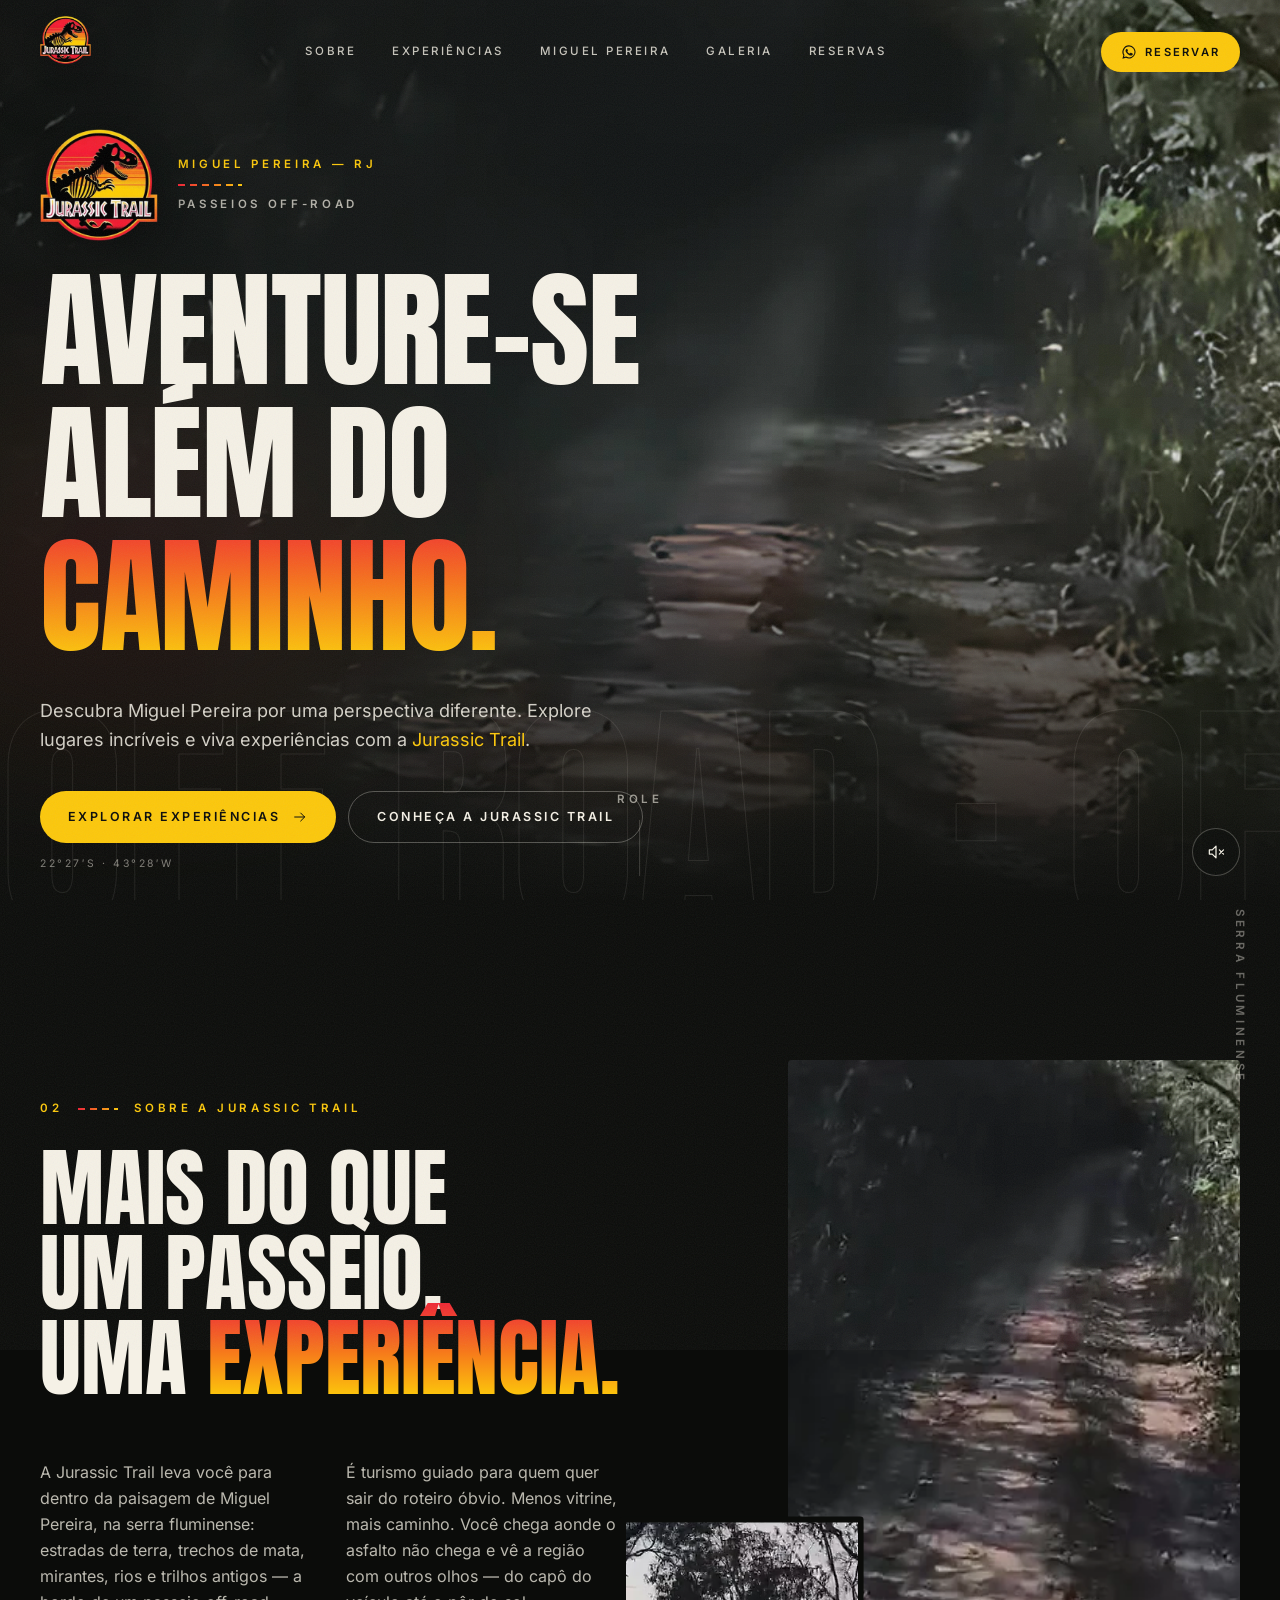
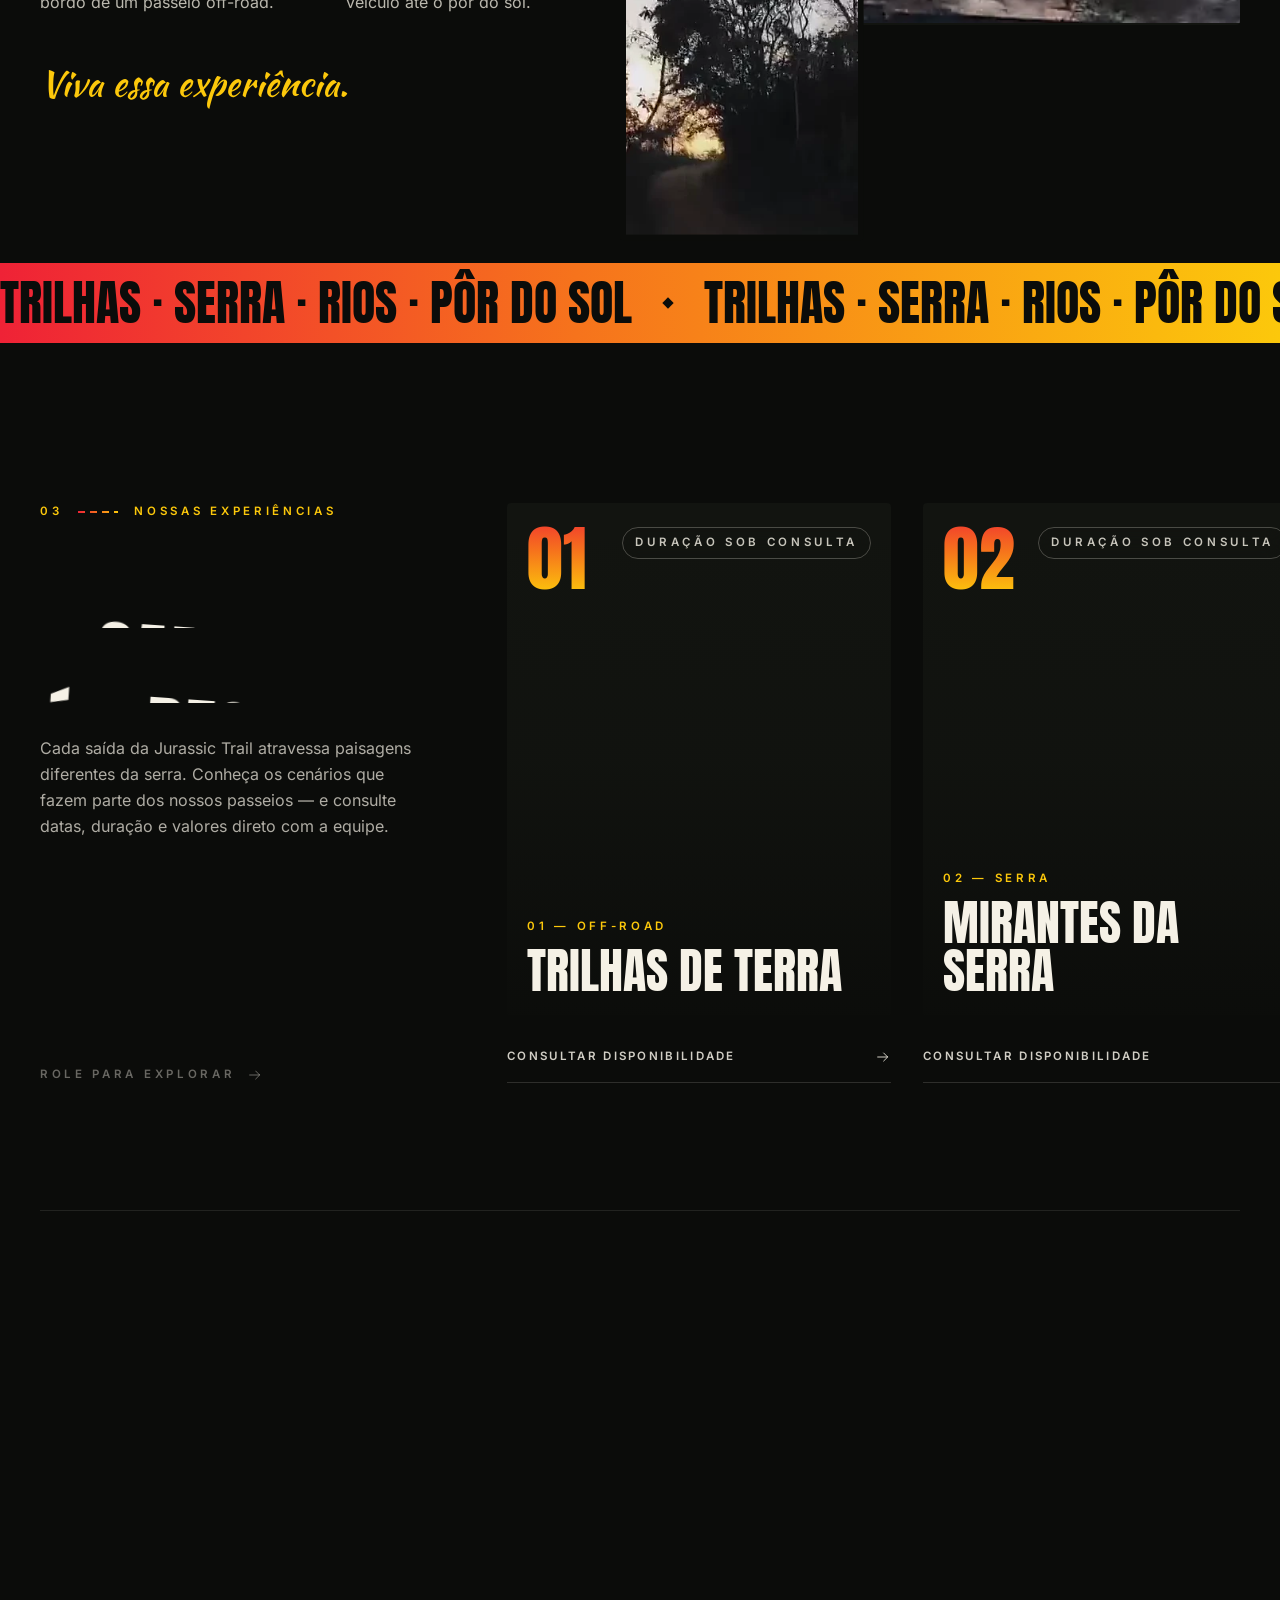
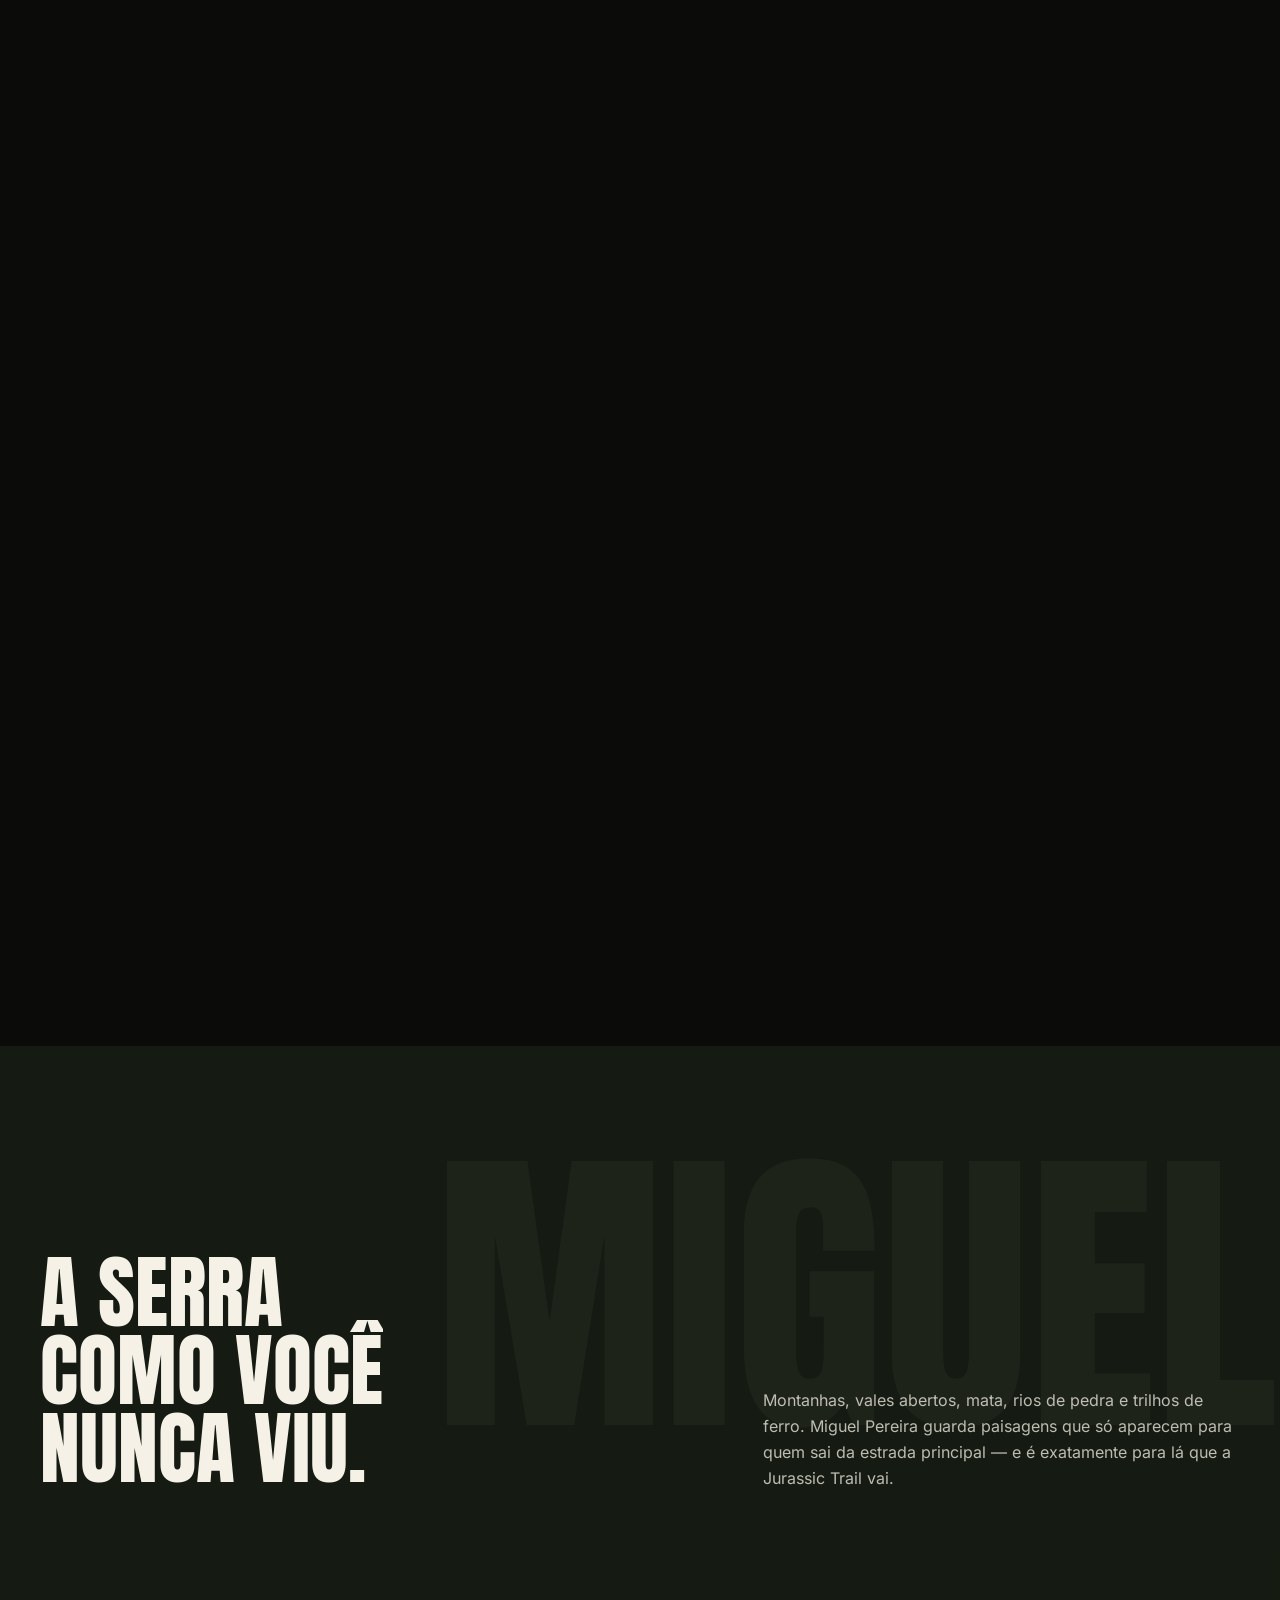
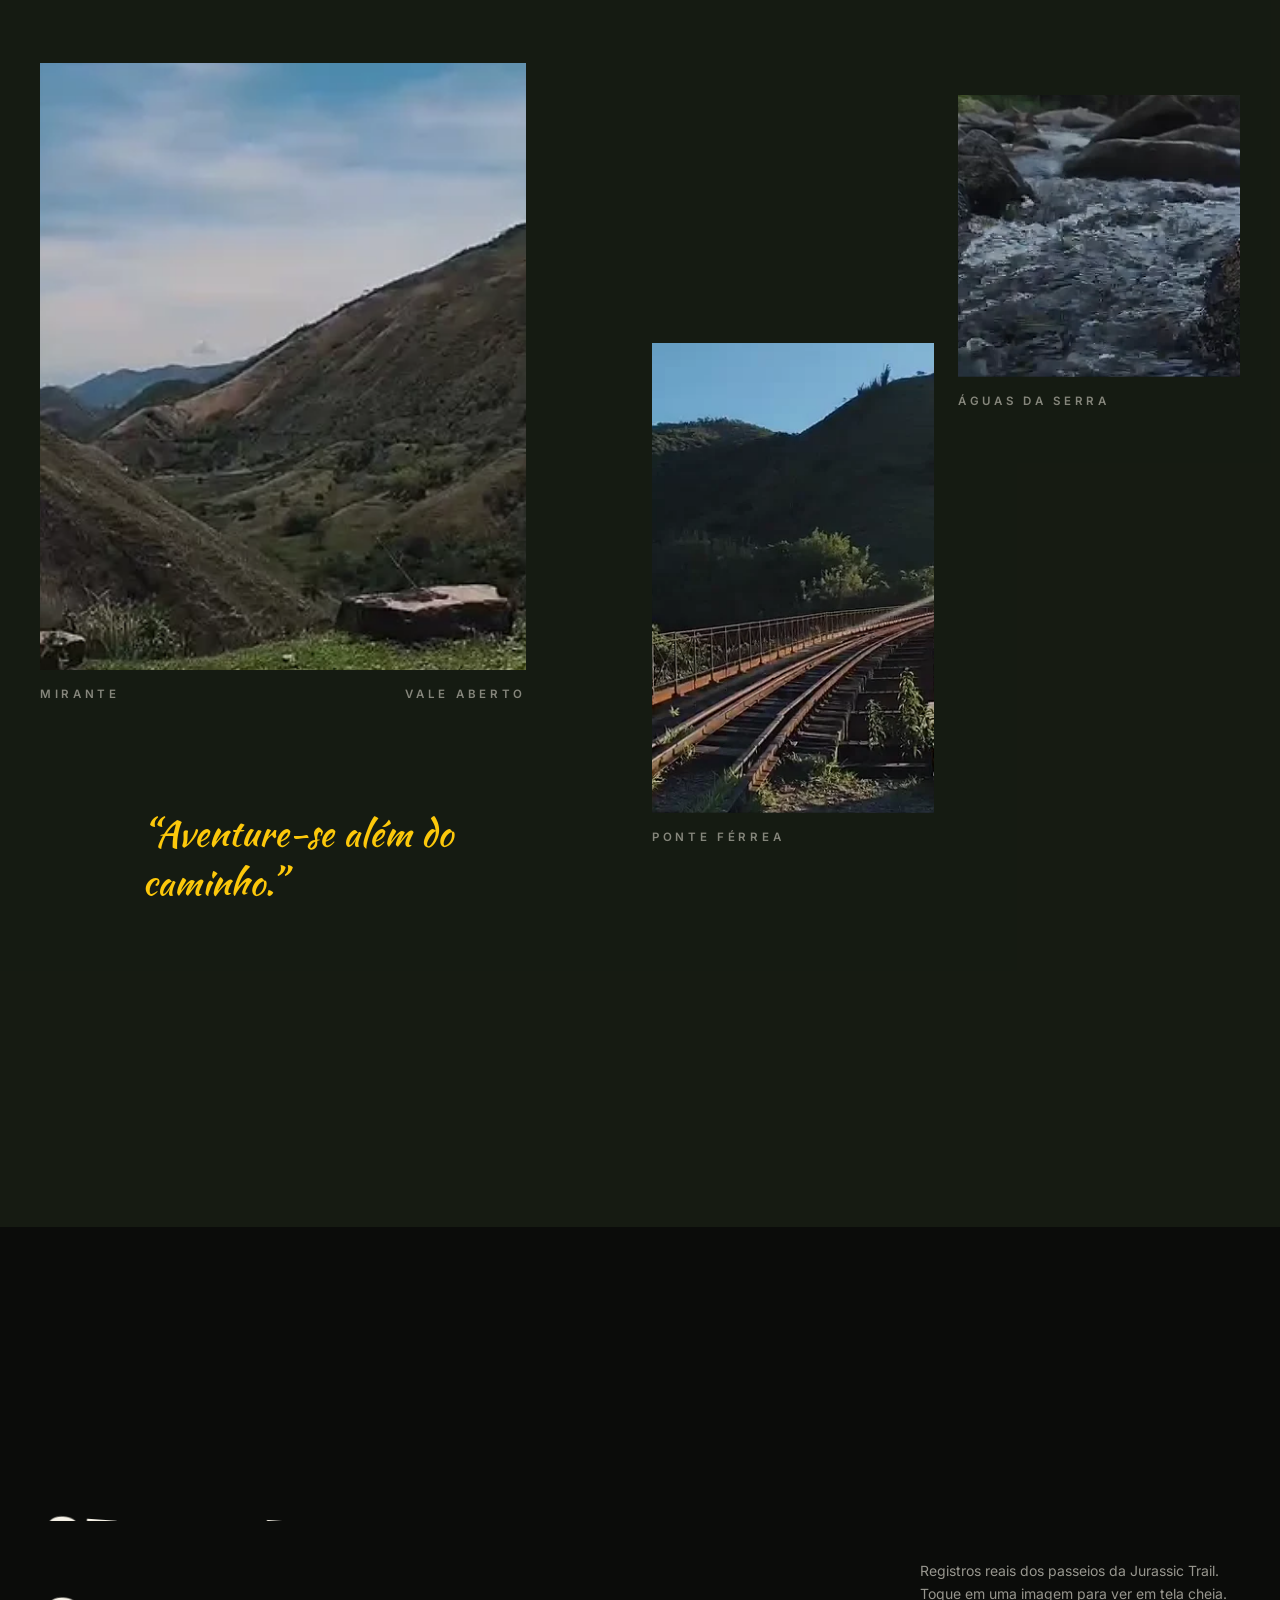
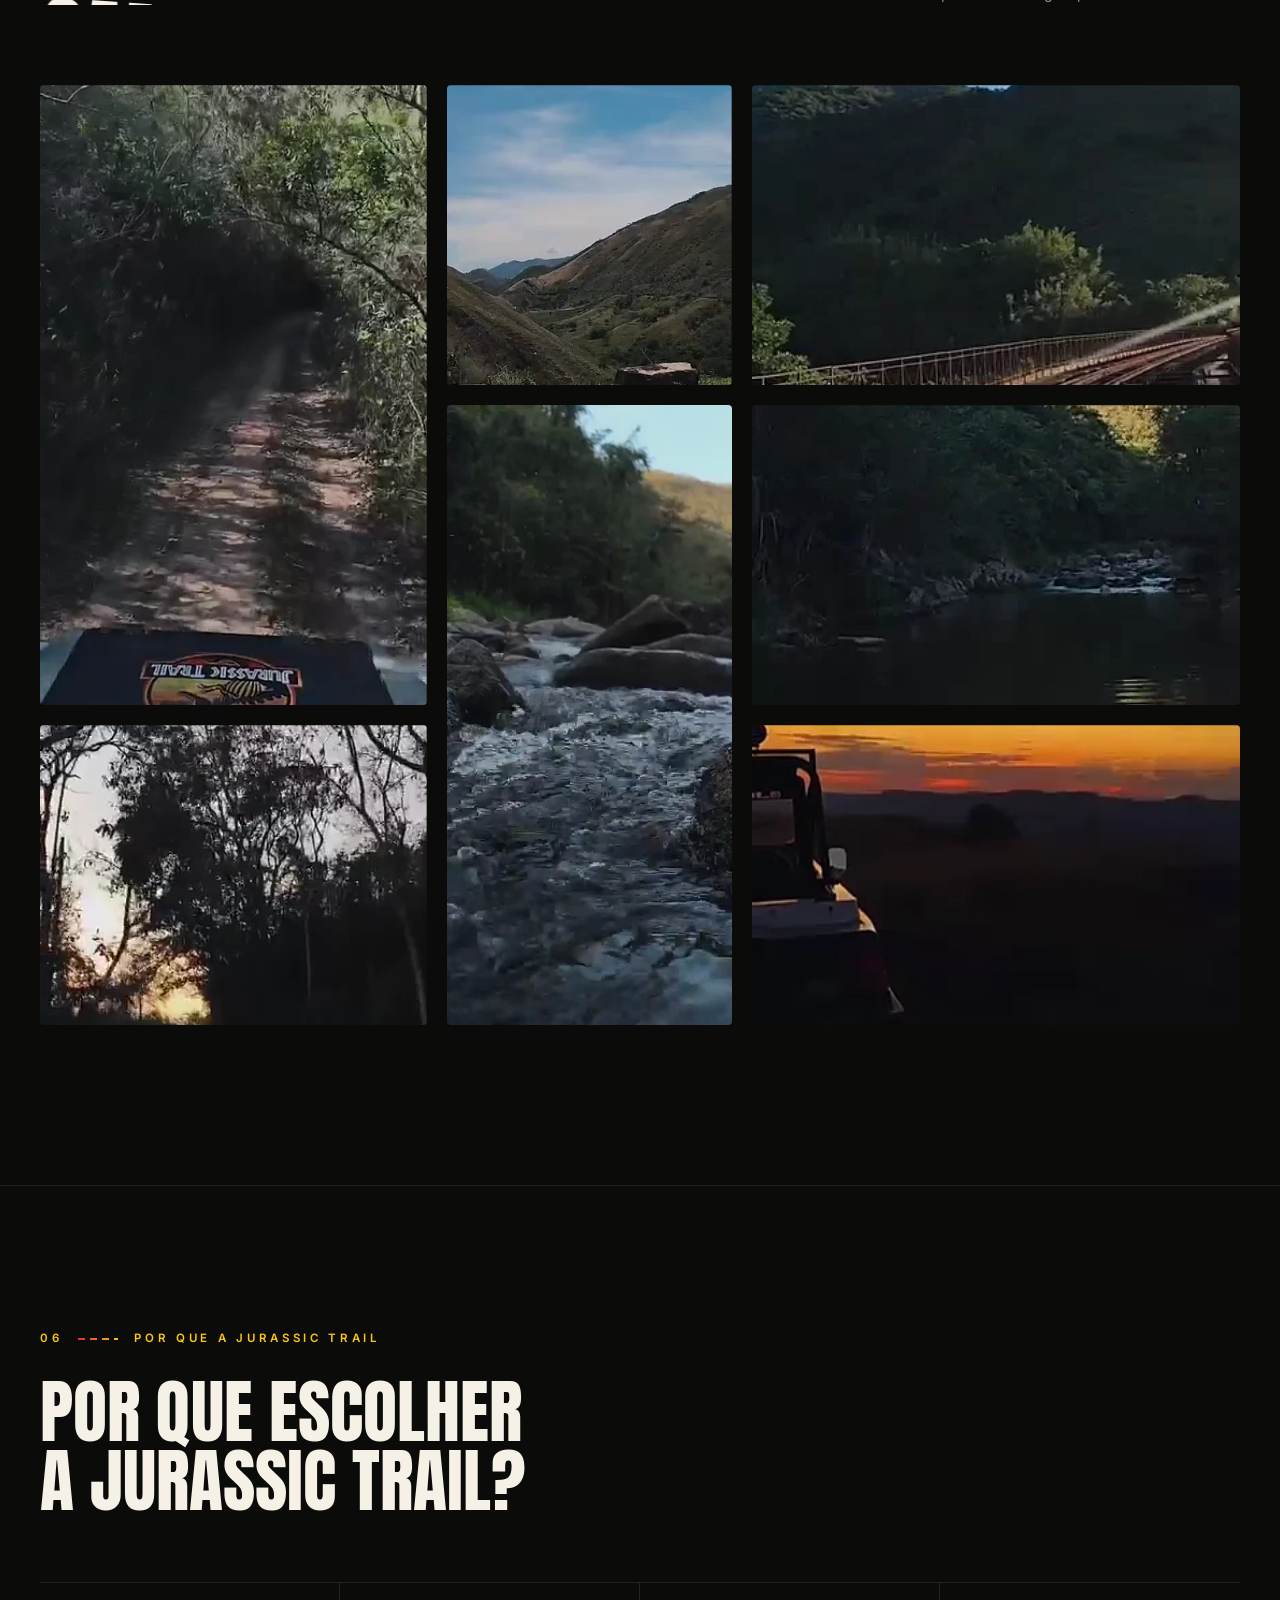
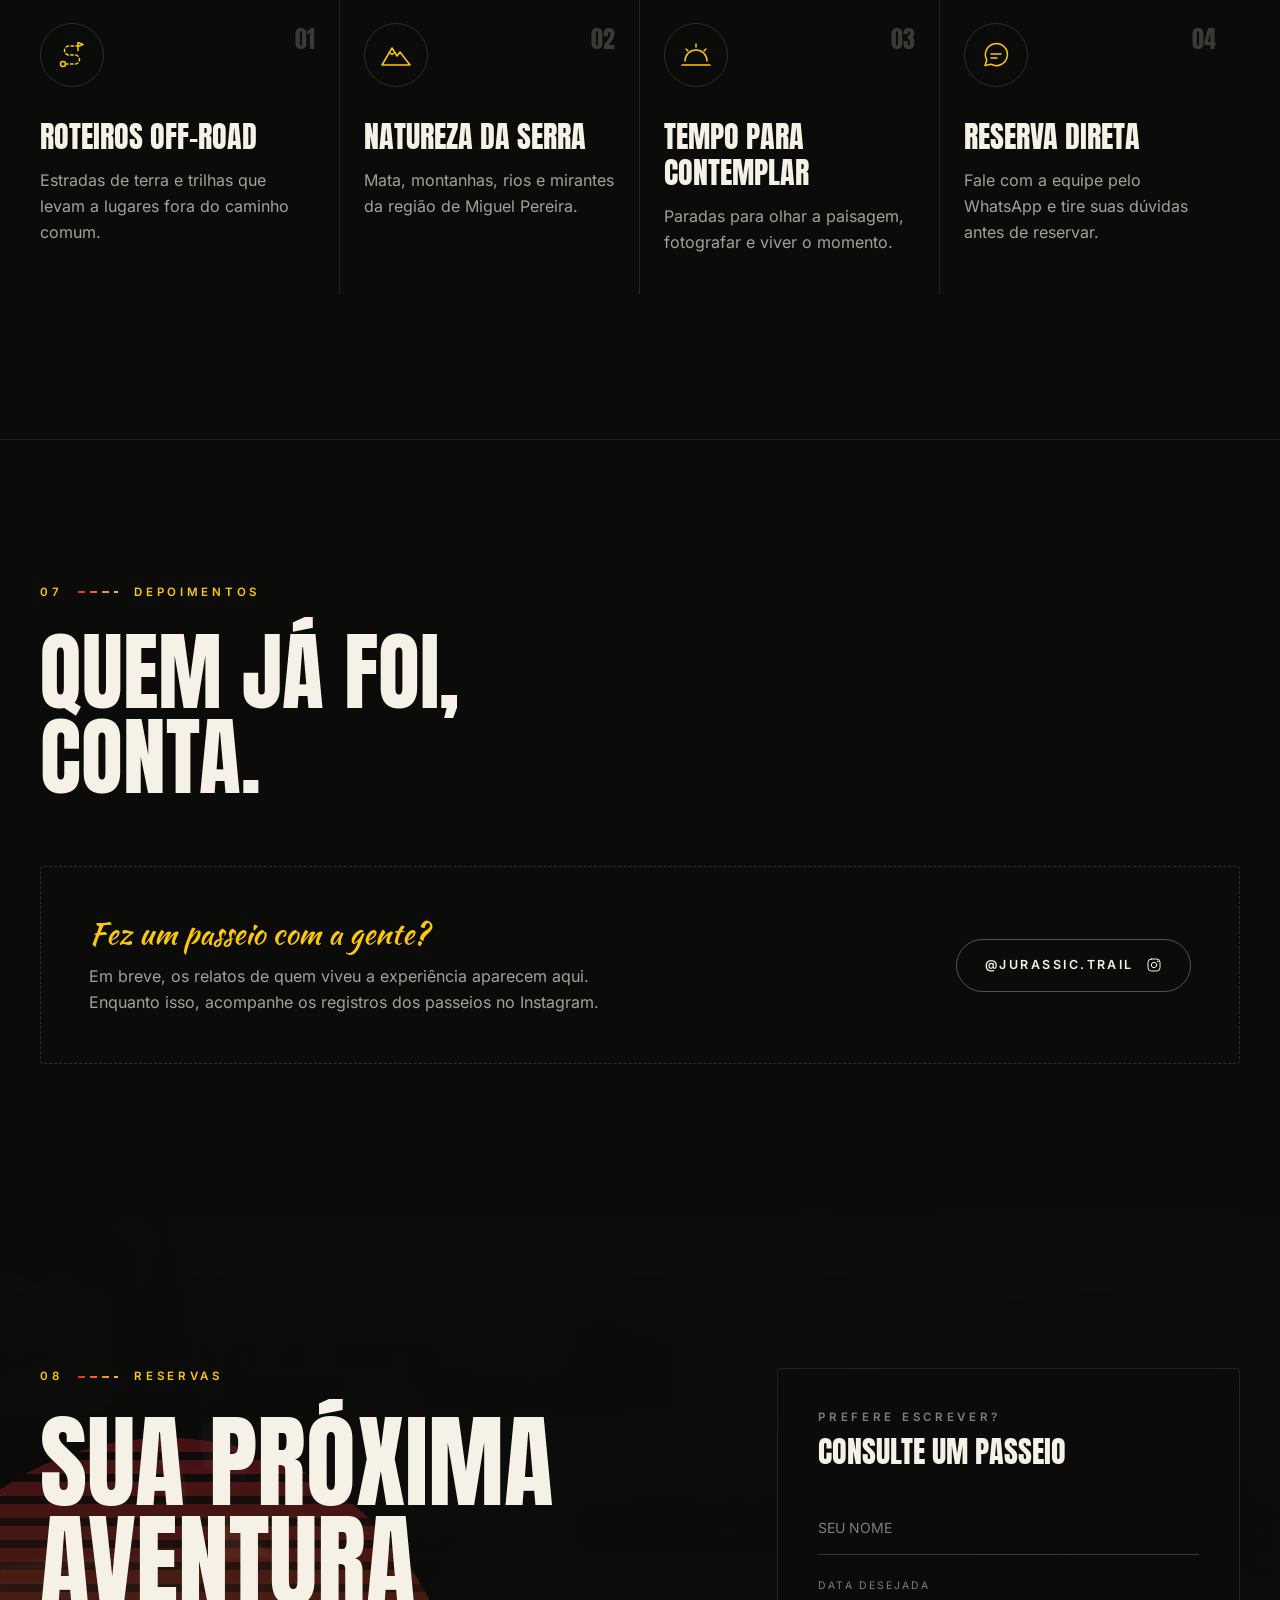
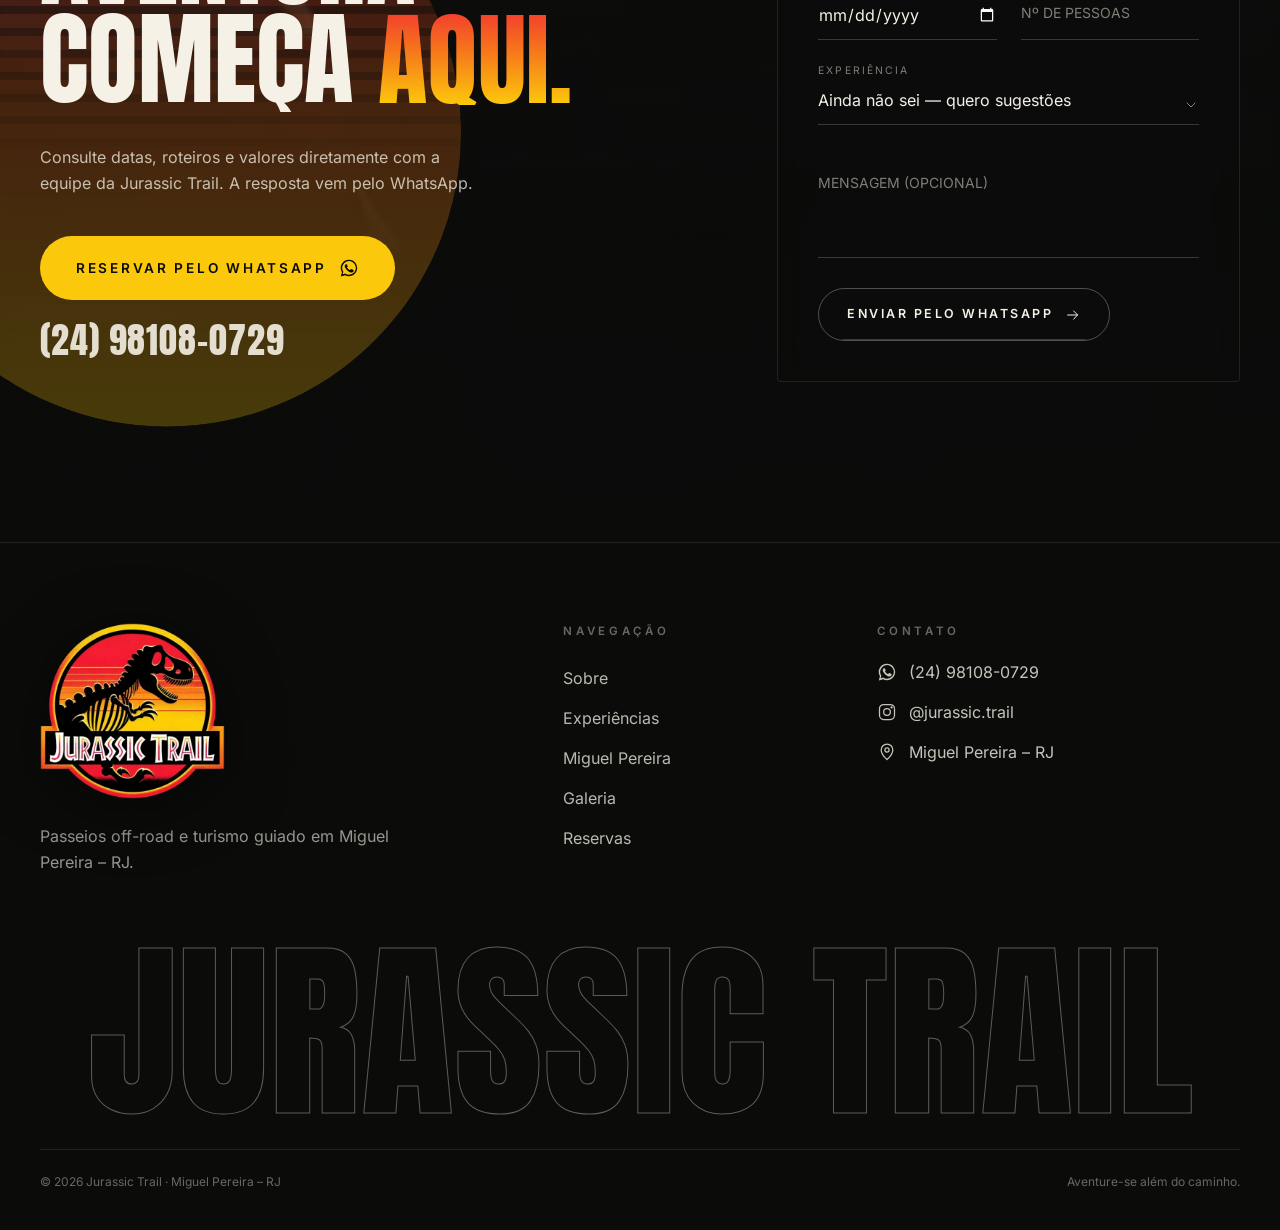
==== index.html @ 113c3952 "Publica o site em pastas com o vídeo do hero melhorado - Vídeo do hero ampliado com IA (Real-ESRGAN)" ====
<!doctype html>
<html lang="pt-BR">
  <head>
    <meta charset="UTF-8" />
    <meta name="viewport" content="width=device-width, initial-scale=1.0" />
    <link rel="icon" type="image/png" href="./favicon.png" />
    <link rel="apple-touch-icon" href="./apple-touch-icon.png" />
    <meta name="theme-color" content="#0b0c0a" />

    <title>Jurassic Trail · Passeios off-road em Miguel Pereira – RJ</title>
    <meta name="description" content="Jurassic Trail: passeios off-road e turismo guiado em Miguel Pereira – RJ. Trilhas de terra, mirantes da serra, rios e pôr do sol. Reservas pelo WhatsApp (24) 98108-0729." />
    <meta name="keywords" content="Jurassic Trail, Jurassic Trail Miguel Pereira, passeios turísticos em Miguel Pereira, turismo guiado Miguel Pereira, off-road Miguel Pereira, experiências turísticas Miguel Pereira" />
    <link rel="canonical" href="https://jurassictrail.com.br/" />

    <meta property="og:type" content="website" />
    <meta property="og:locale" content="pt_BR" />
    <meta property="og:site_name" content="Jurassic Trail" />
    <meta property="og:title" content="Jurassic Trail · Aventure-se além do caminho" />
    <meta property="og:description" content="Passeios off-road e turismo guiado em Miguel Pereira – RJ. Viva essa experiência." />
    <meta property="og:url" content="https://jurassictrail.com.br/" />
    <meta property="og:image" content="https://jurassictrail.com.br/img/og.jpg" />
    <meta property="og:image:width" content="1200" />
    <meta property="og:image:height" content="630" />
    <meta name="twitter:card" content="summary_large_image" />

    <link rel="preload" as="image" href="./media/hero-poster.jpg" />

    <script type="application/ld+json">
    {
      "@context": "https://schema.org",
      "@type": "TravelAgency",
      "name": "Jurassic Trail",
      "description": "Passeios off-road e turismo guiado em Miguel Pereira – RJ.",
      "url": "https://jurassictrail.com.br/",
      "image": "https://jurassictrail.com.br/img/og.jpg",
      "logo": "https://jurassictrail.com.br/brand/logo-640.png",
      "telephone": "+55-24-98108-0729",
      "areaServed": { "@type": "City", "name": "Miguel Pereira" },
      "address": {
        "@type": "PostalAddress",
        "addressLocality": "Miguel Pereira",
        "addressRegion": "RJ",
        "addressCountry": "BR"
      },
      "sameAs": ["https://www.instagram.com/jurassic.trail/"]
    }
    </script>
    <script type="module" crossorigin src="./assets/index-D6iOJvQC.js"></script>
    <link rel="stylesheet" crossorigin href="./assets/index-D2S_z6h1.css">
  </head>
  <body>
    <noscript>
      <h1>Jurassic Trail — Passeios off-road em Miguel Pereira – RJ</h1>
      <p>Reservas pelo WhatsApp: <a href="https://wa.me/5524981080729">(24) 98108-0729</a> · <a href="https://www.instagram.com/jurassic.trail/">Instagram @jurassic.trail</a></p>
    </noscript>
    <div id="root"></div>
  </body>
</html>
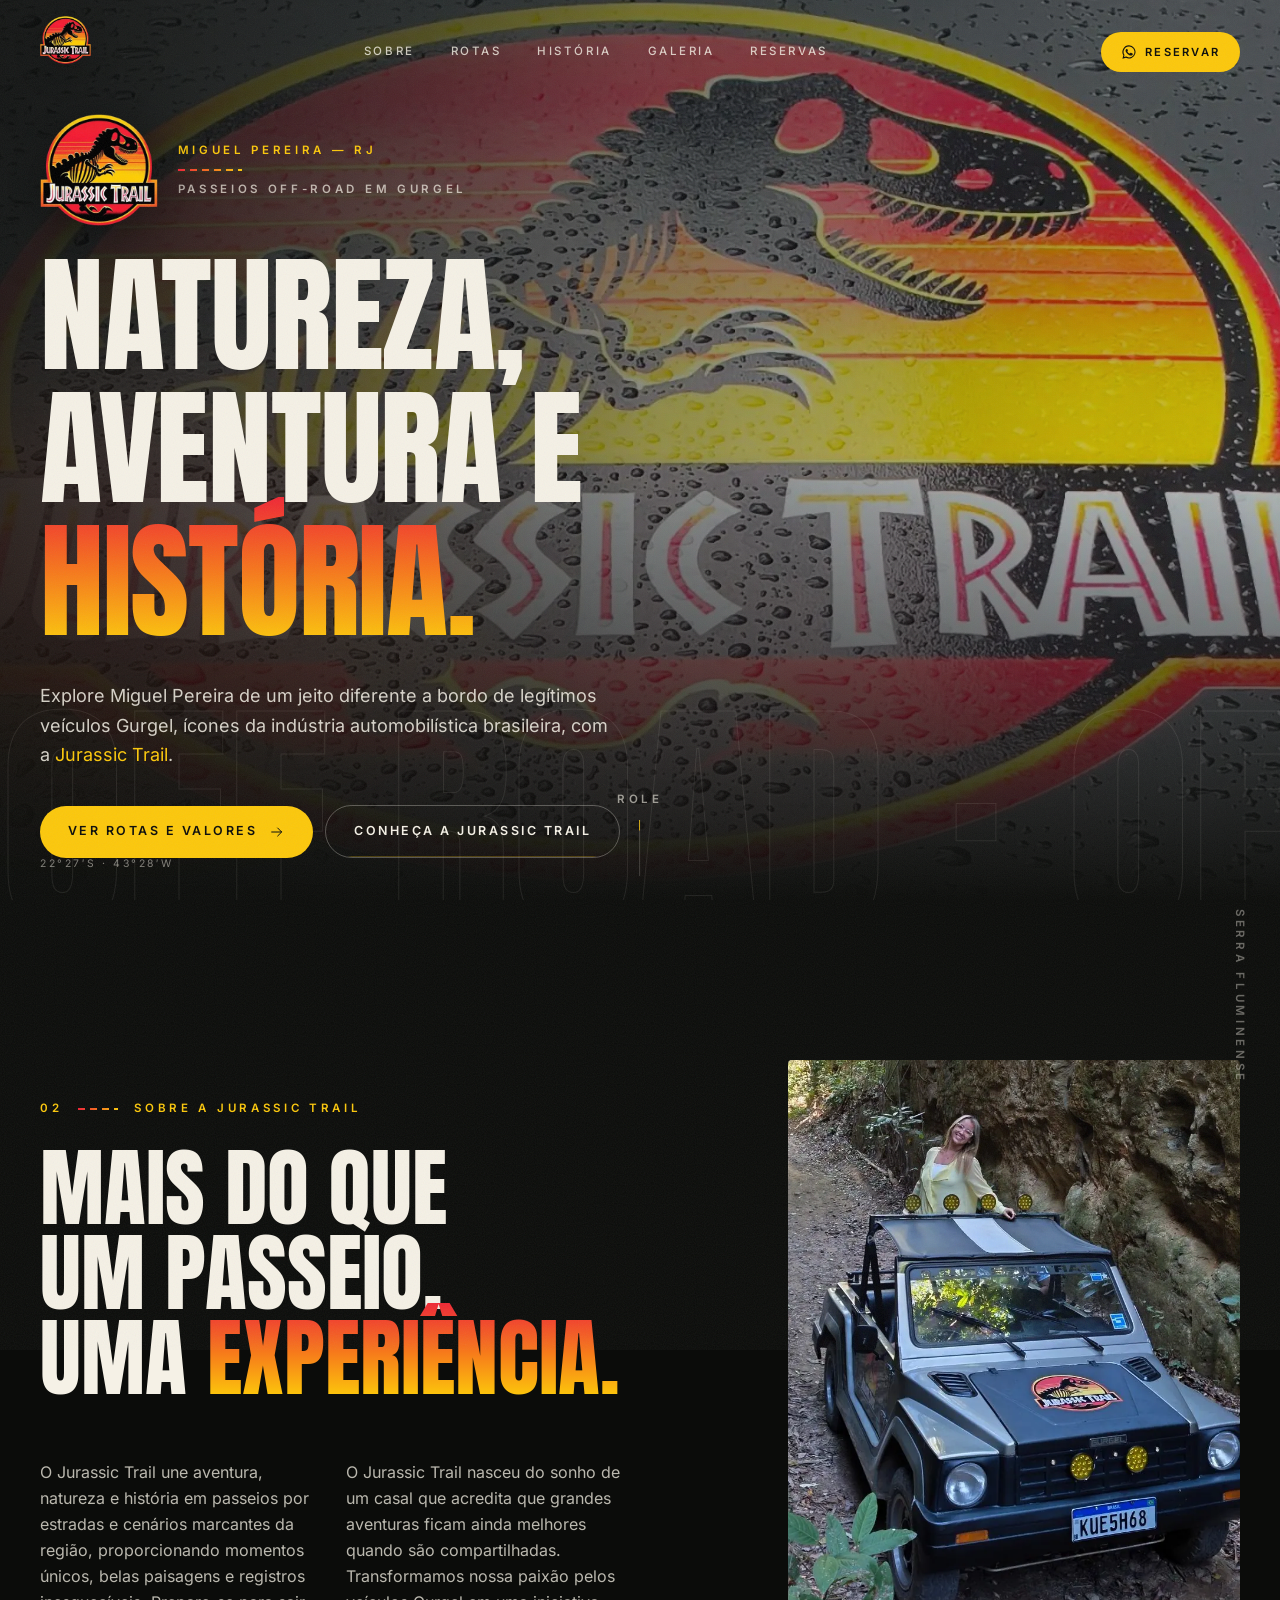
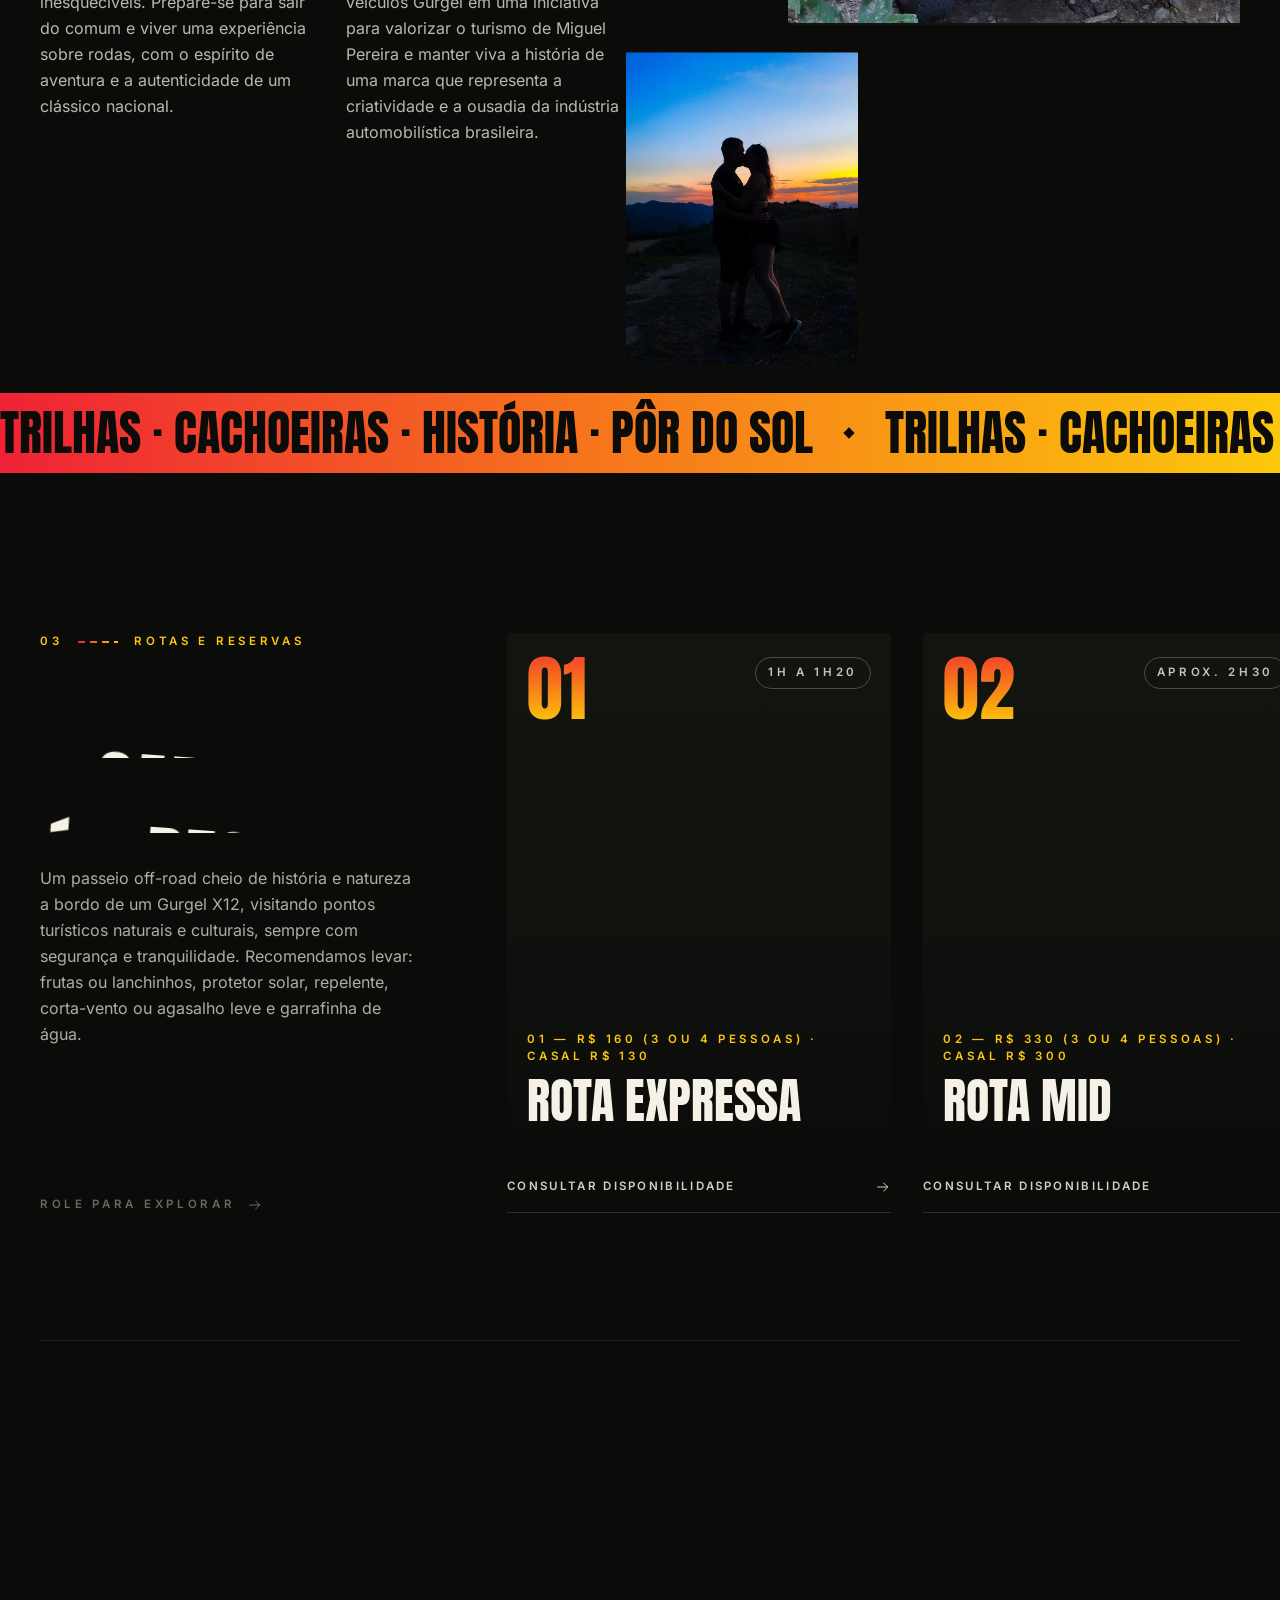
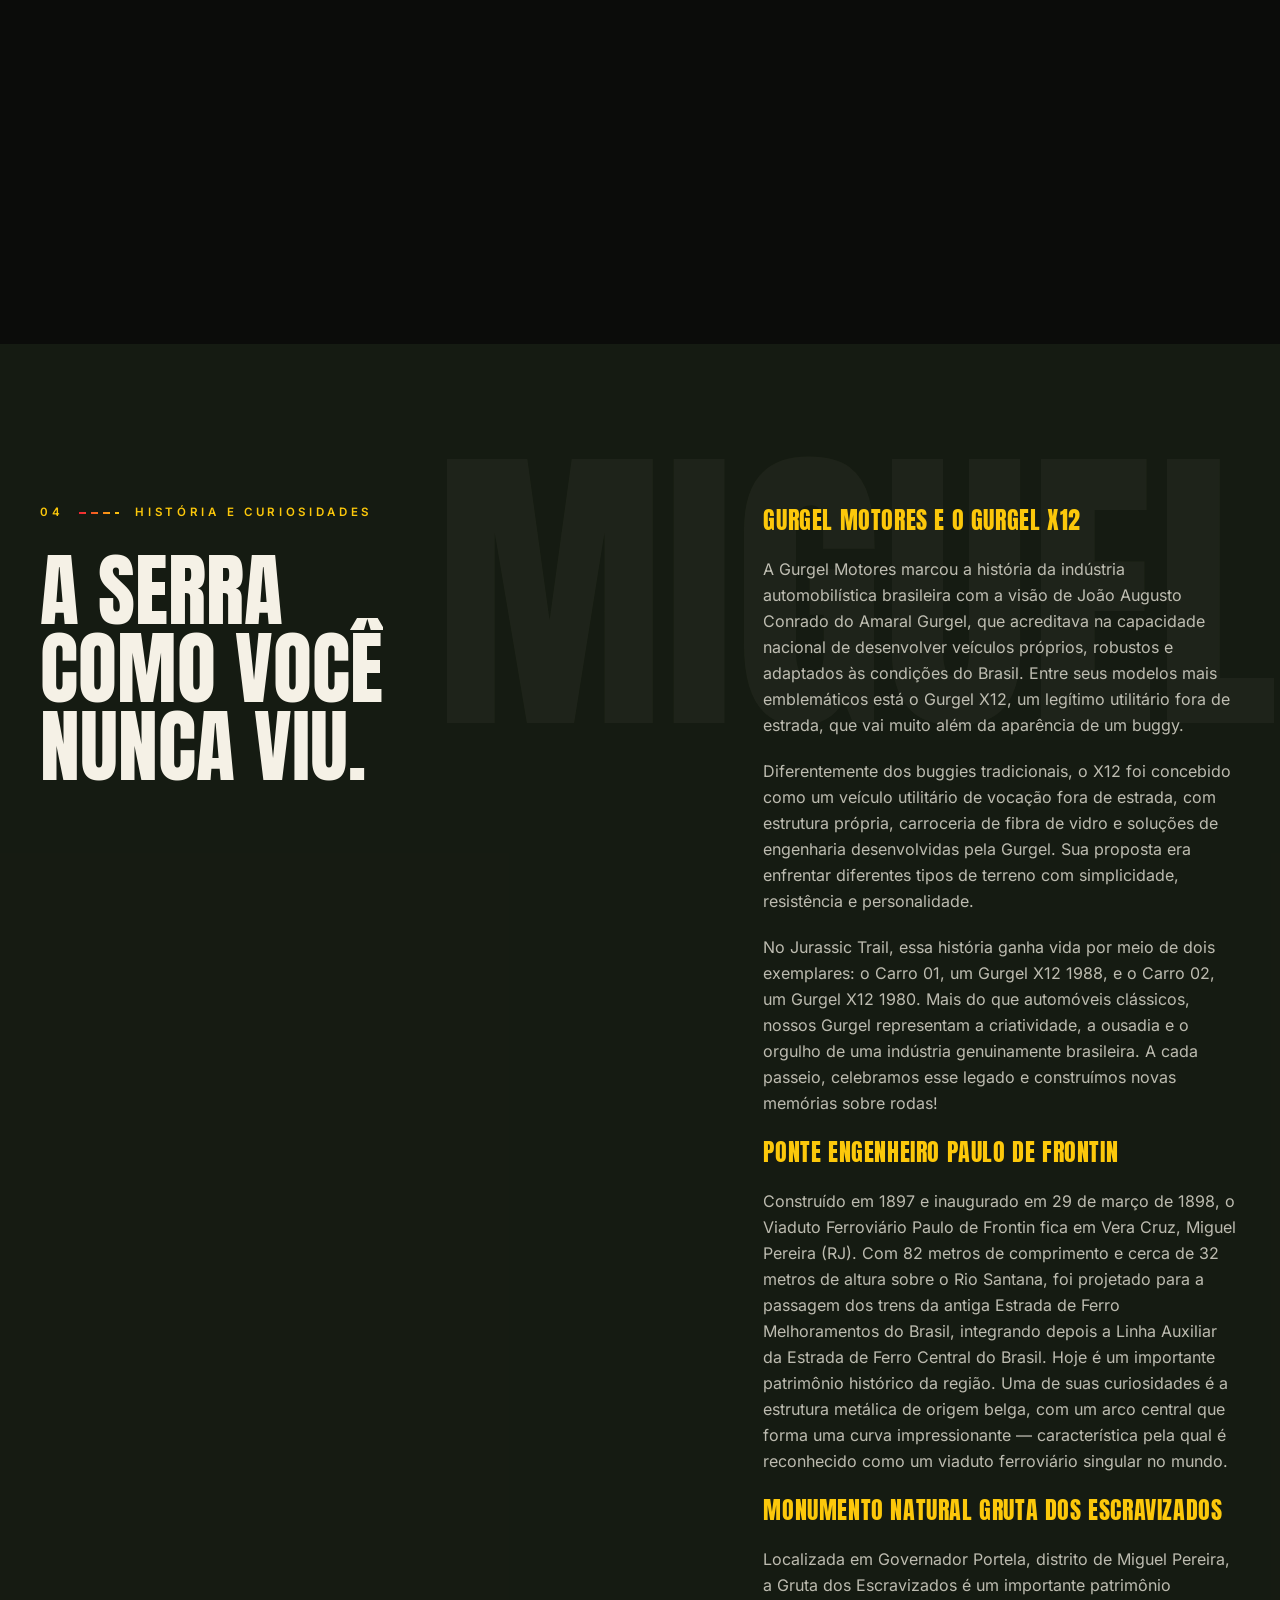
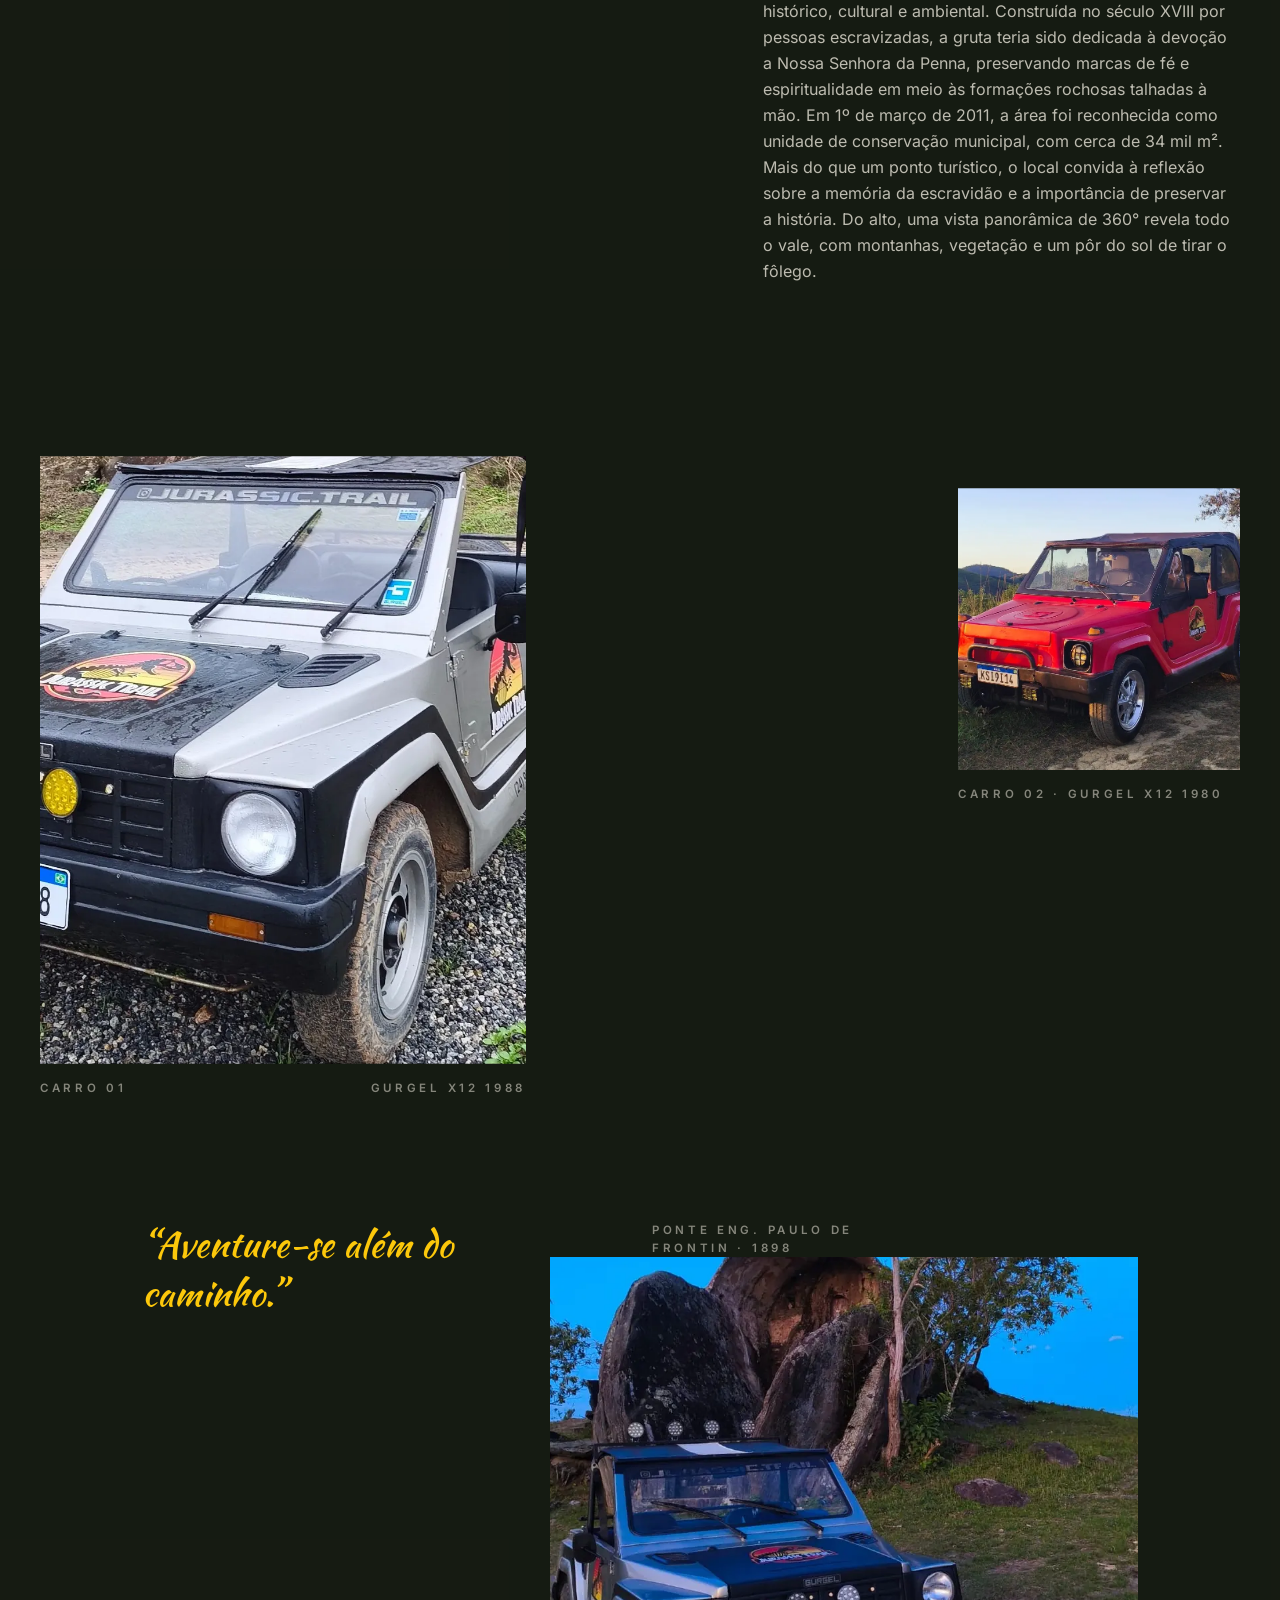
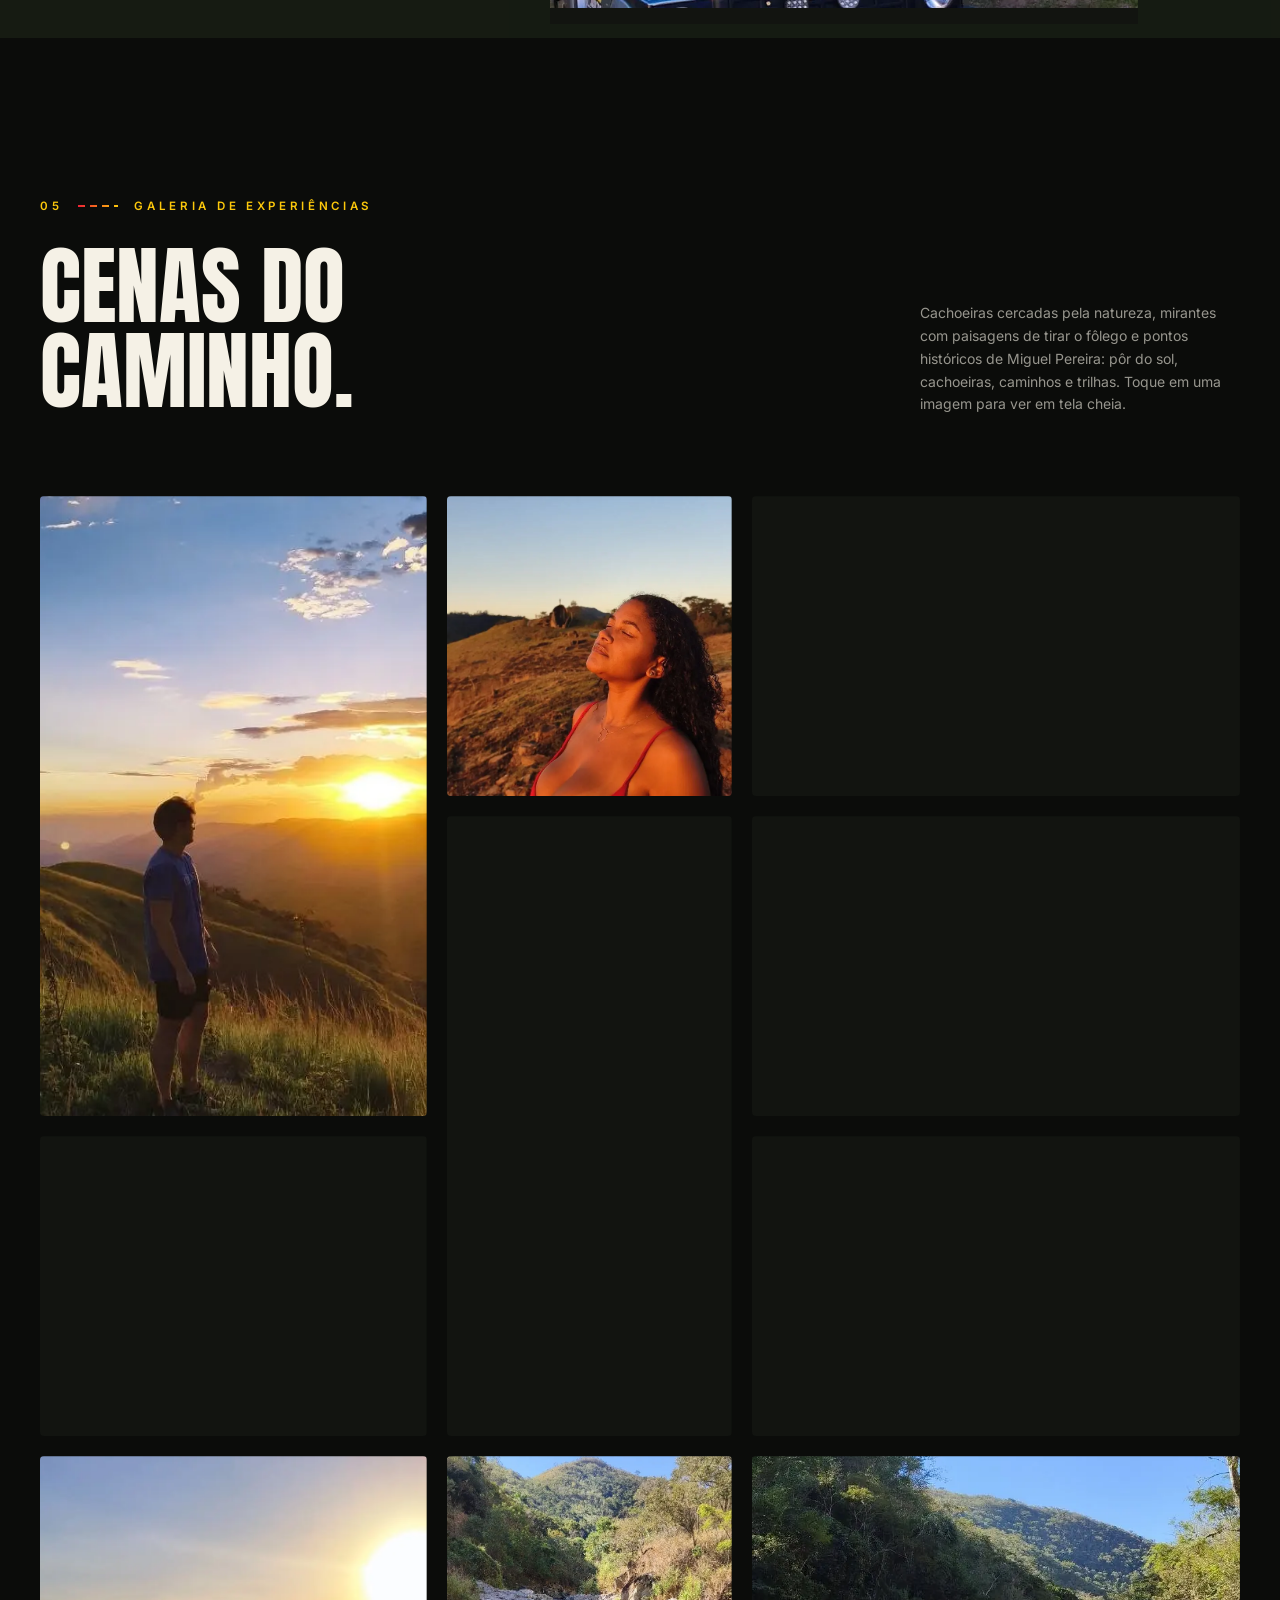
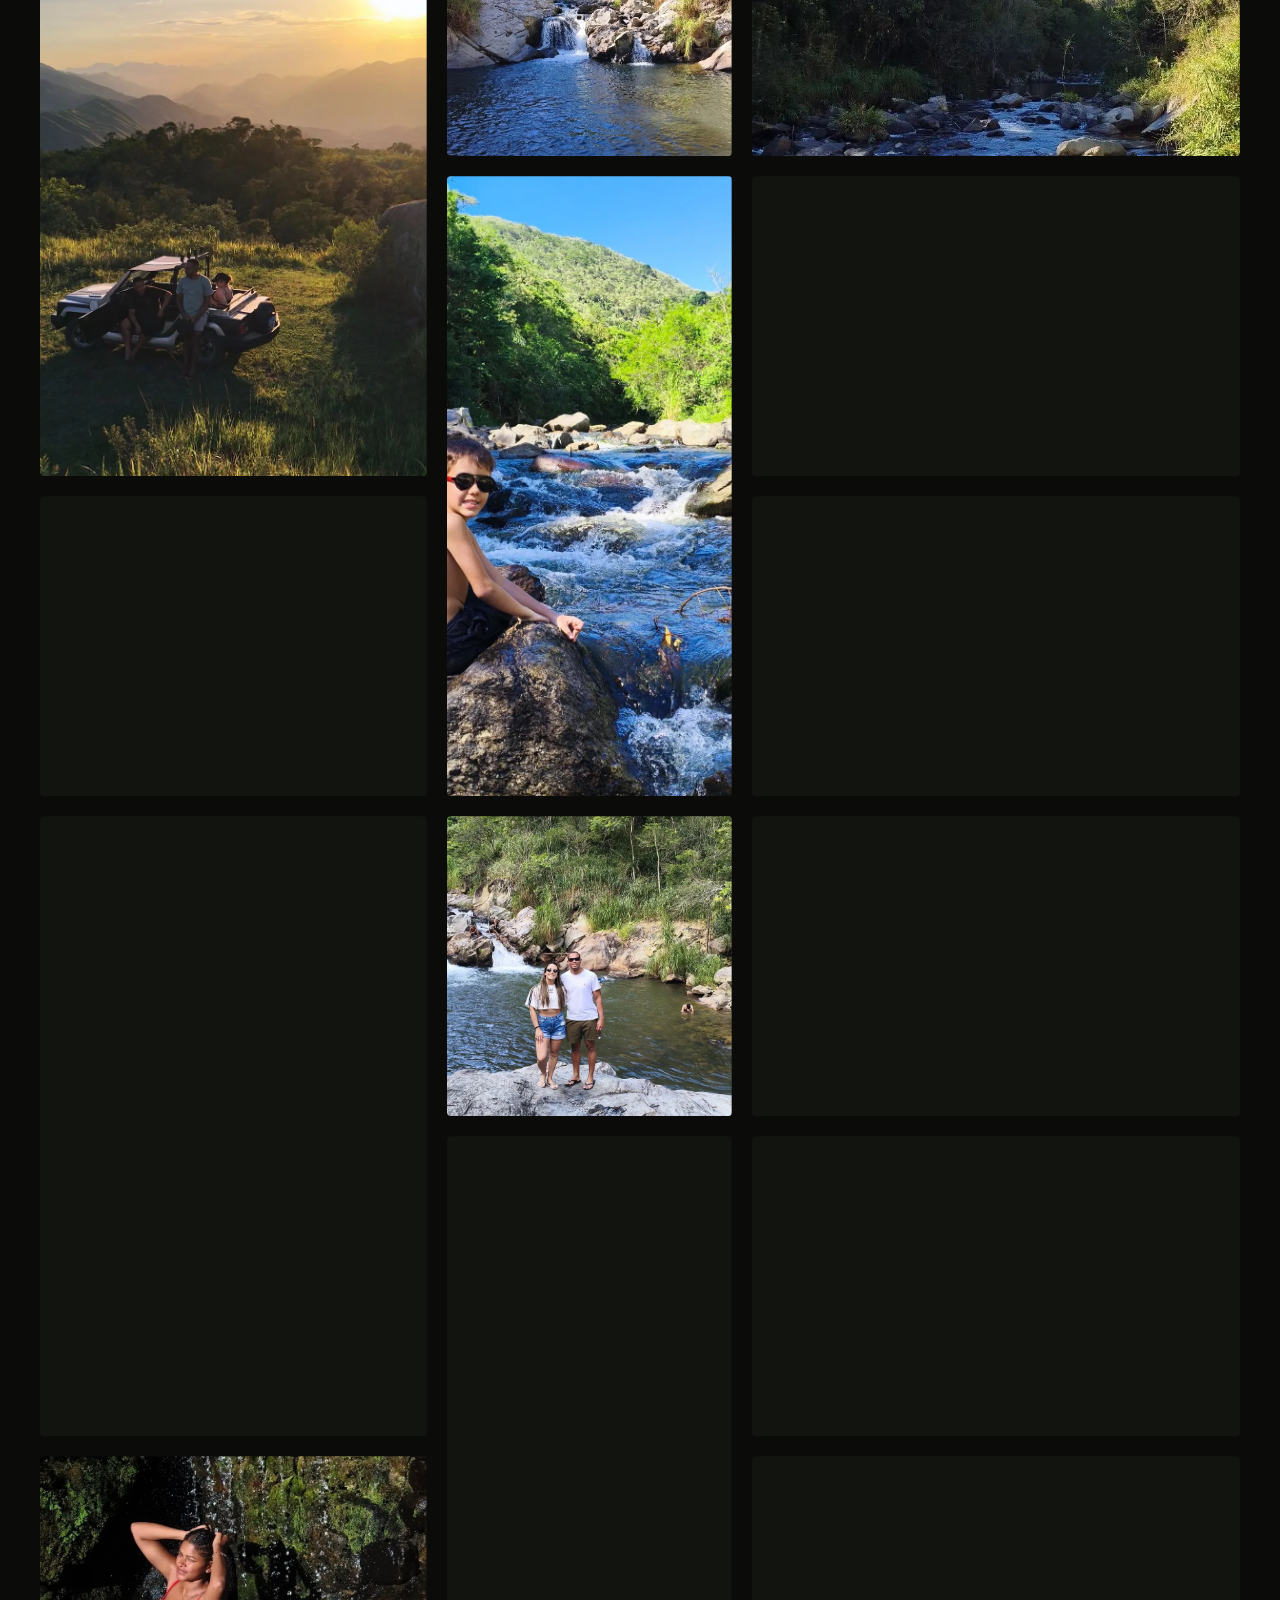
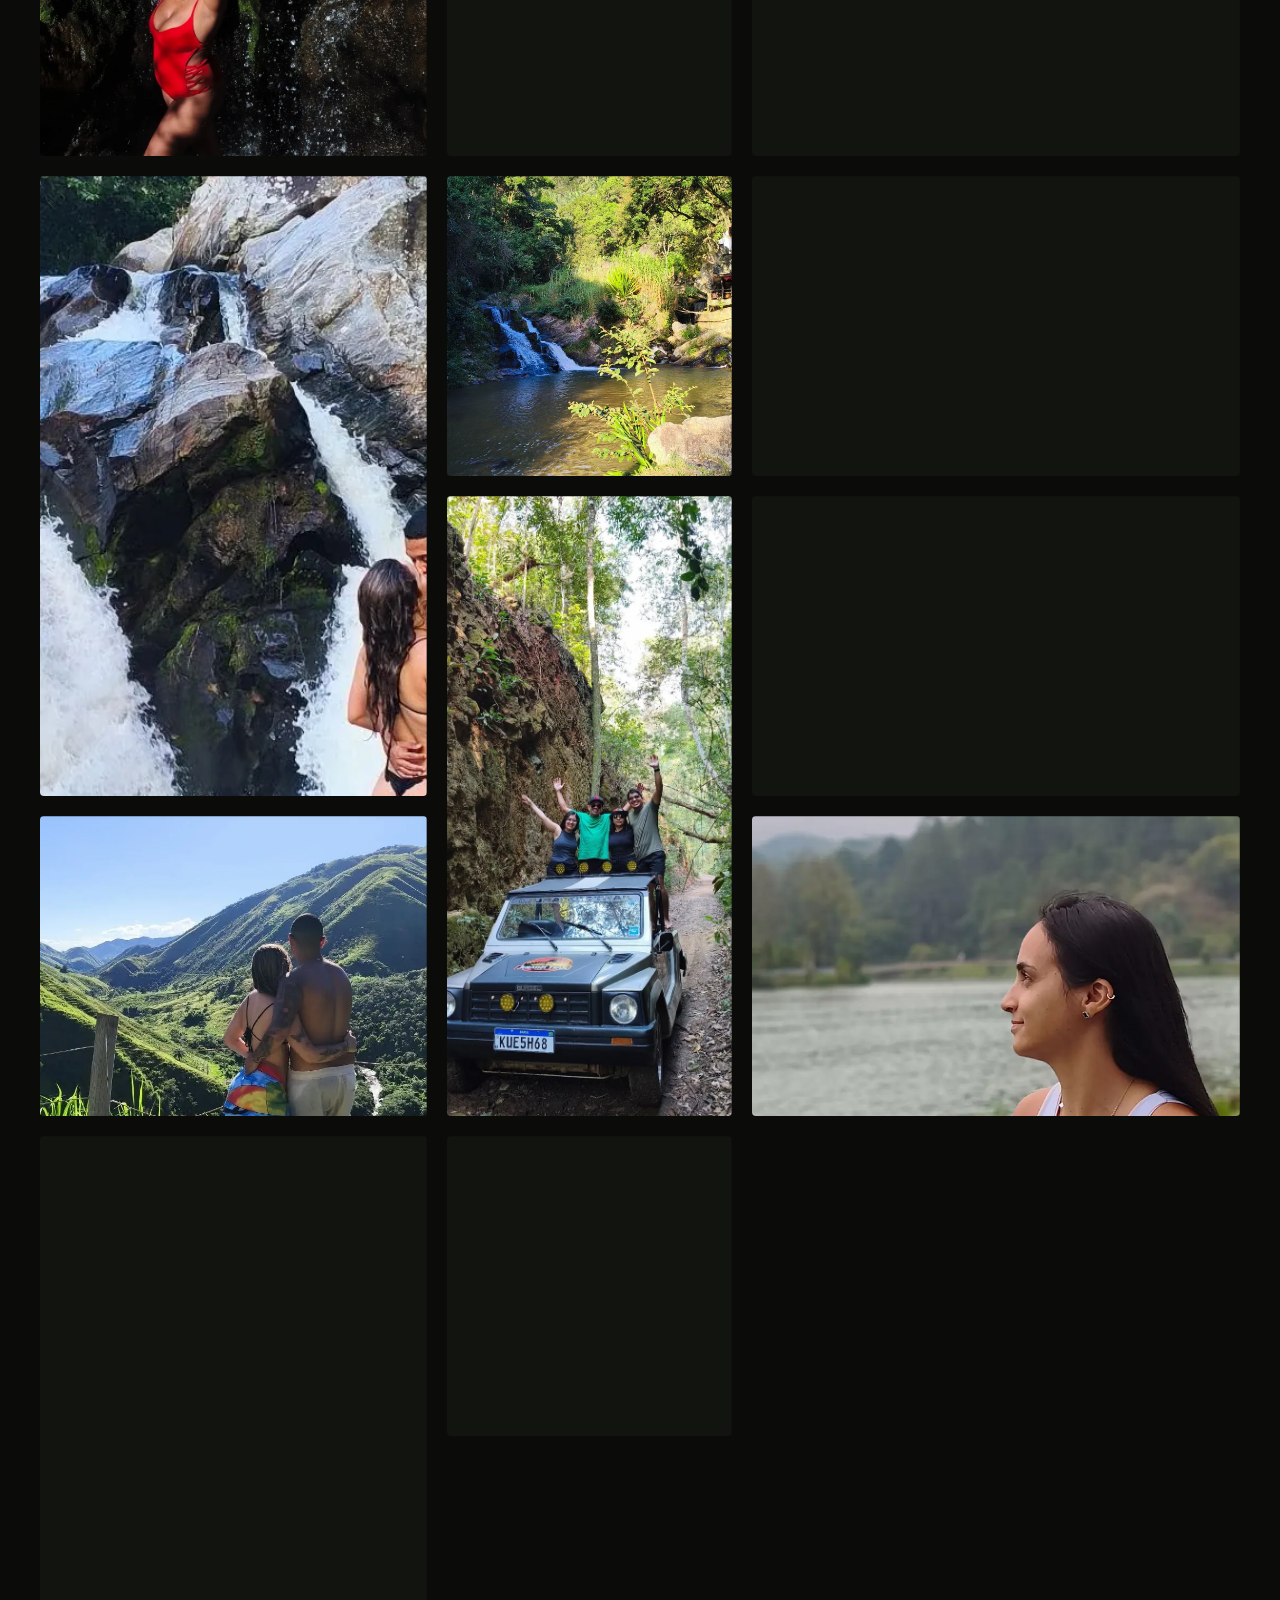
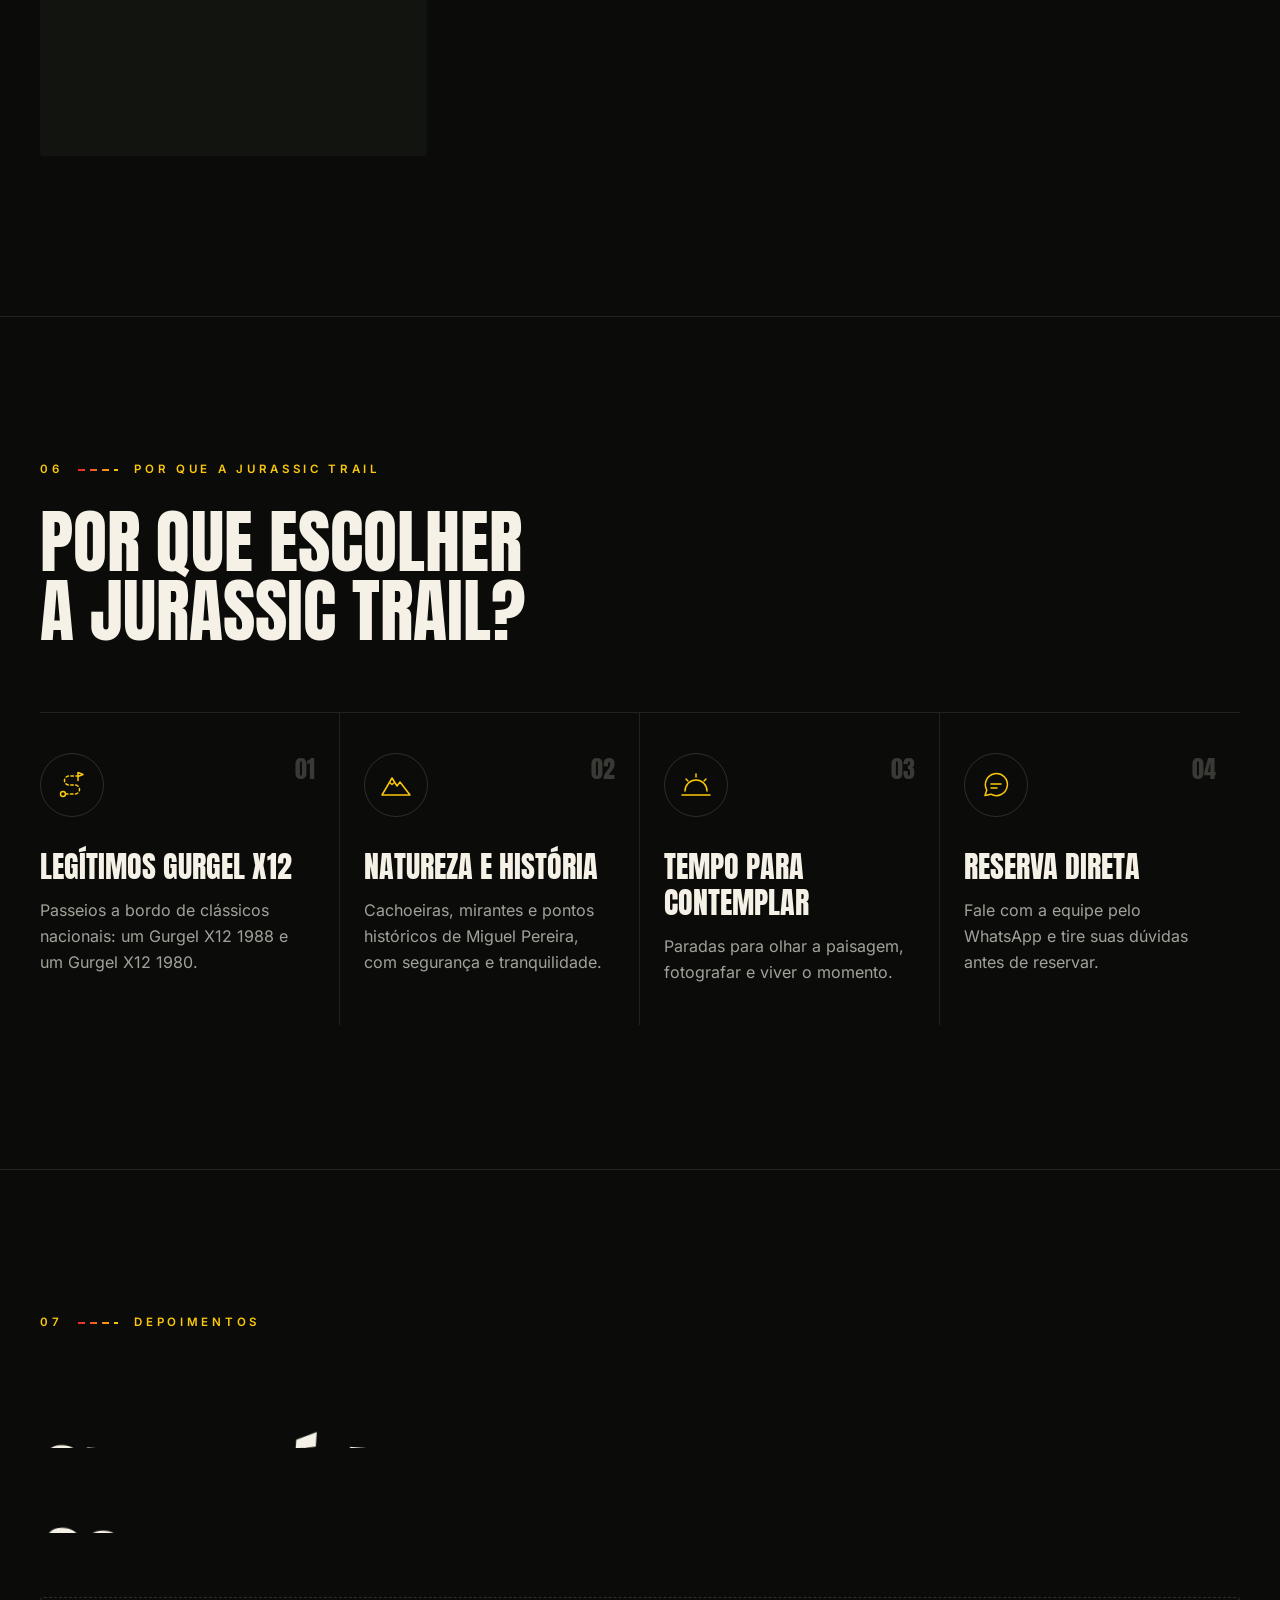
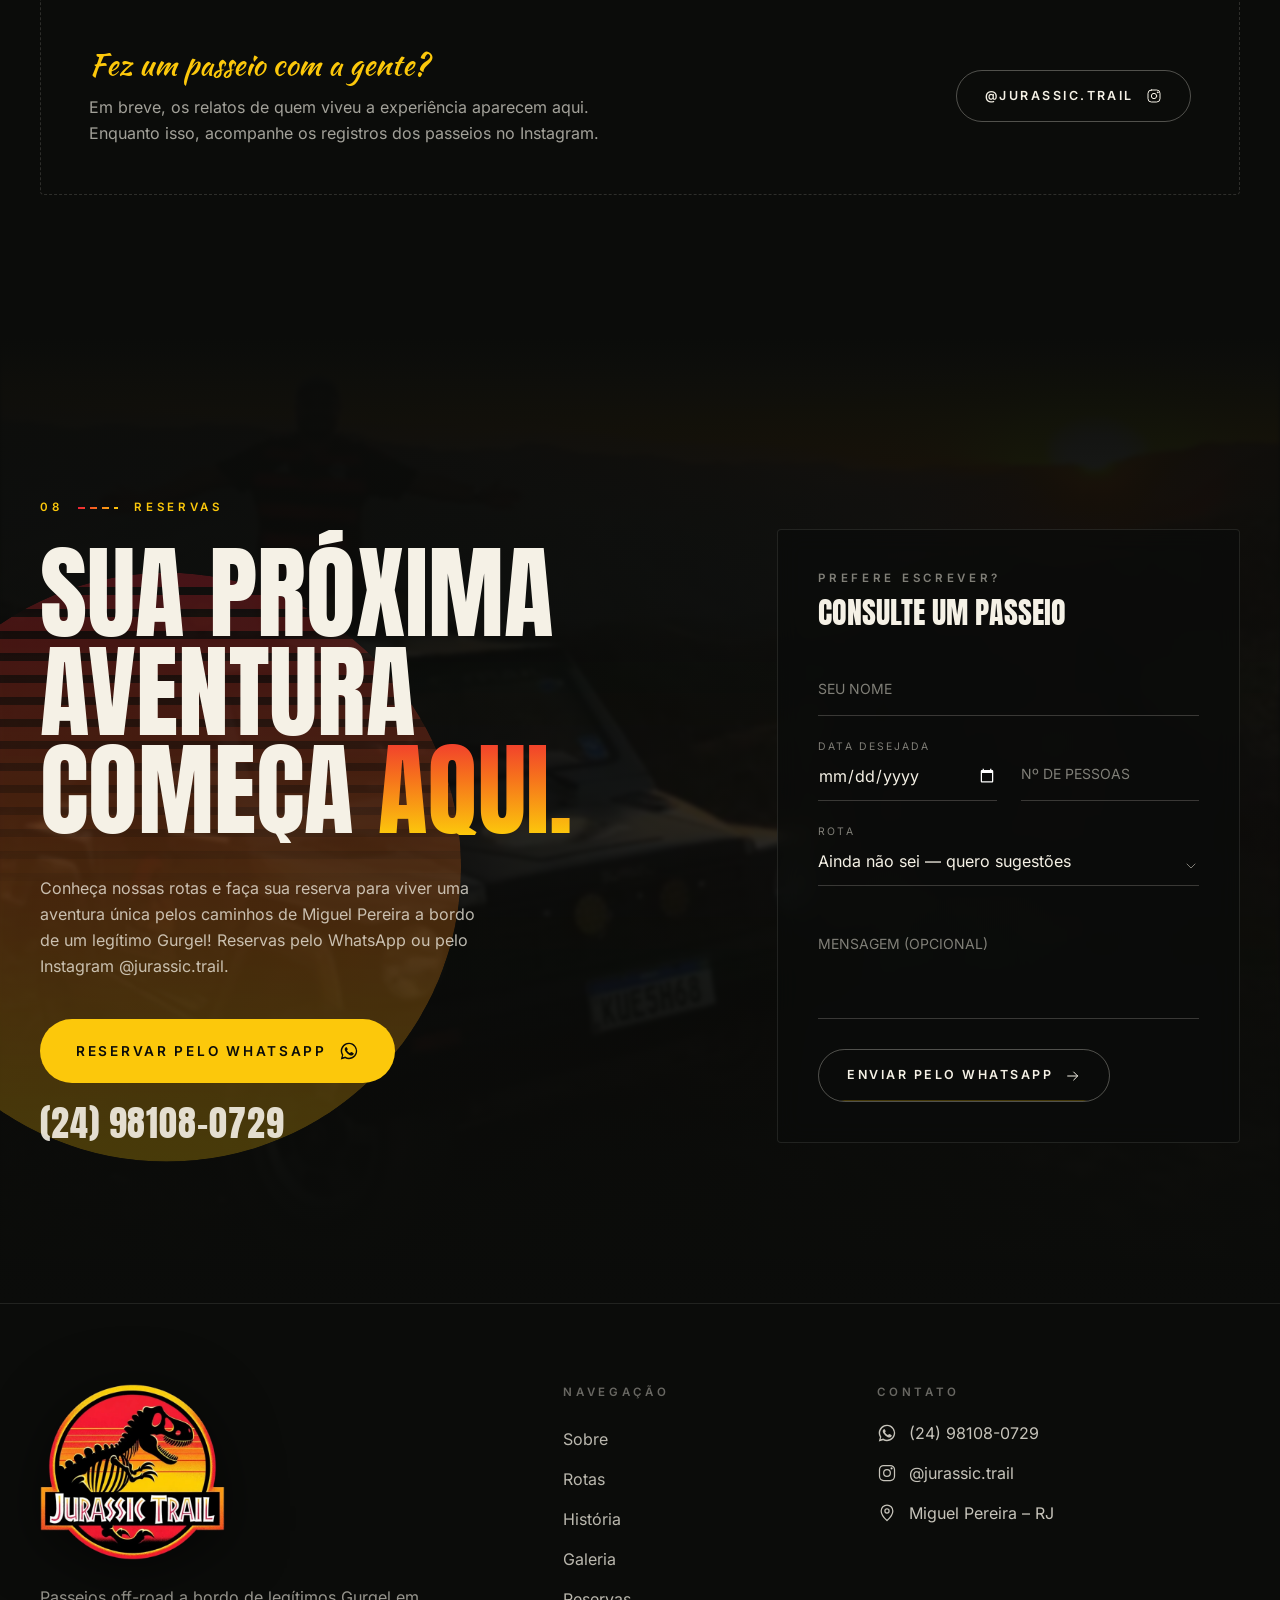
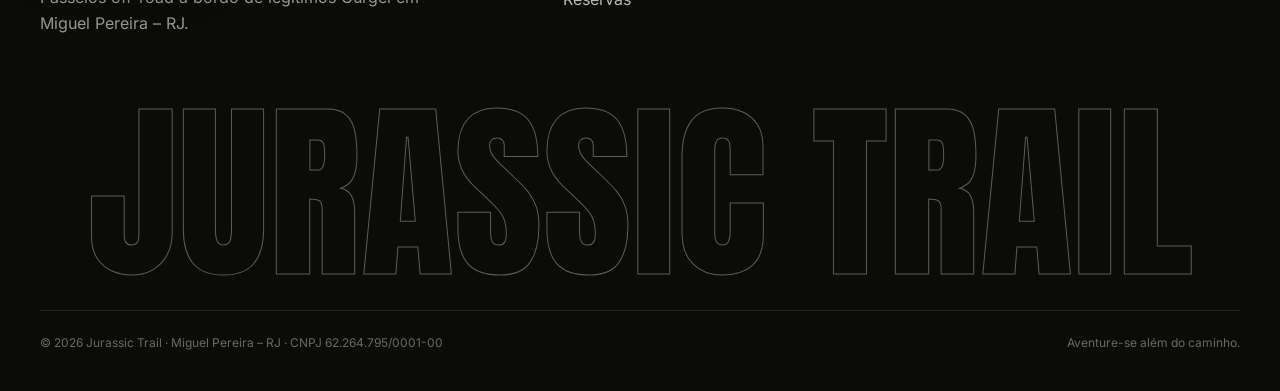
==== commit 6554d50a: "Traz textos e fotos do site antigo (Google Sites) para o site novo Hero com a foto do logo no capô, " ====
--- a/index.html
+++ b/index.html
@@ -8,22 +8,22 @@
     <meta name="theme-color" content="#0b0c0a" />
 
     <title>Jurassic Trail · Passeios off-road em Miguel Pereira – RJ</title>
-    <meta name="description" content="Jurassic Trail: passeios off-road e turismo guiado em Miguel Pereira – RJ. Trilhas de terra, mirantes da serra, rios e pôr do sol. Reservas pelo WhatsApp (24) 98108-0729." />
+    <meta name="description" content="Jurassic Trail: natureza, aventura e história em Miguel Pereira – RJ, a bordo de legítimos veículos Gurgel. Rotas com cachoeiras, mirantes, Gruta dos Escravizados e Ponte Paulo de Frontin. Reservas pelo WhatsApp (24) 98108-0729." />
     <meta name="keywords" content="Jurassic Trail, Jurassic Trail Miguel Pereira, passeios turísticos em Miguel Pereira, turismo guiado Miguel Pereira, off-road Miguel Pereira, experiências turísticas Miguel Pereira" />
     <link rel="canonical" href="https://jurassictrail.com.br/" />
 
     <meta property="og:type" content="website" />
     <meta property="og:locale" content="pt_BR" />
     <meta property="og:site_name" content="Jurassic Trail" />
-    <meta property="og:title" content="Jurassic Trail · Aventure-se além do caminho" />
-    <meta property="og:description" content="Passeios off-road e turismo guiado em Miguel Pereira – RJ. Viva essa experiência." />
+    <meta property="og:title" content="Jurassic Trail · Natureza, aventura e história" />
+    <meta property="og:description" content="Passeios off-road a bordo de legítimos Gurgel em Miguel Pereira – RJ." />
     <meta property="og:url" content="https://jurassictrail.com.br/" />
     <meta property="og:image" content="https://jurassictrail.com.br/img/og.jpg" />
     <meta property="og:image:width" content="1200" />
     <meta property="og:image:height" content="630" />
     <meta name="twitter:card" content="summary_large_image" />
 
-    <link rel="preload" as="image" href="./media/hero-poster.jpg" />
+    <link rel="preload" as="image" href="./img/hero.webp" type="image/webp" />
 
     <script type="application/ld+json">
     {
@@ -45,8 +45,8 @@
       "sameAs": ["https://www.instagram.com/jurassic.trail/"]
     }
     </script>
-    <script type="module" crossorigin src="./assets/index-D6iOJvQC.js"></script>
-    <link rel="stylesheet" crossorigin href="./assets/index-D2S_z6h1.css">
+    <script type="module" crossorigin src="./assets/index-9a4f1d58.js"></script>
+    <link rel="stylesheet" crossorigin href="./assets/index-9bb75299.css">
   </head>
   <body>
     <noscript>
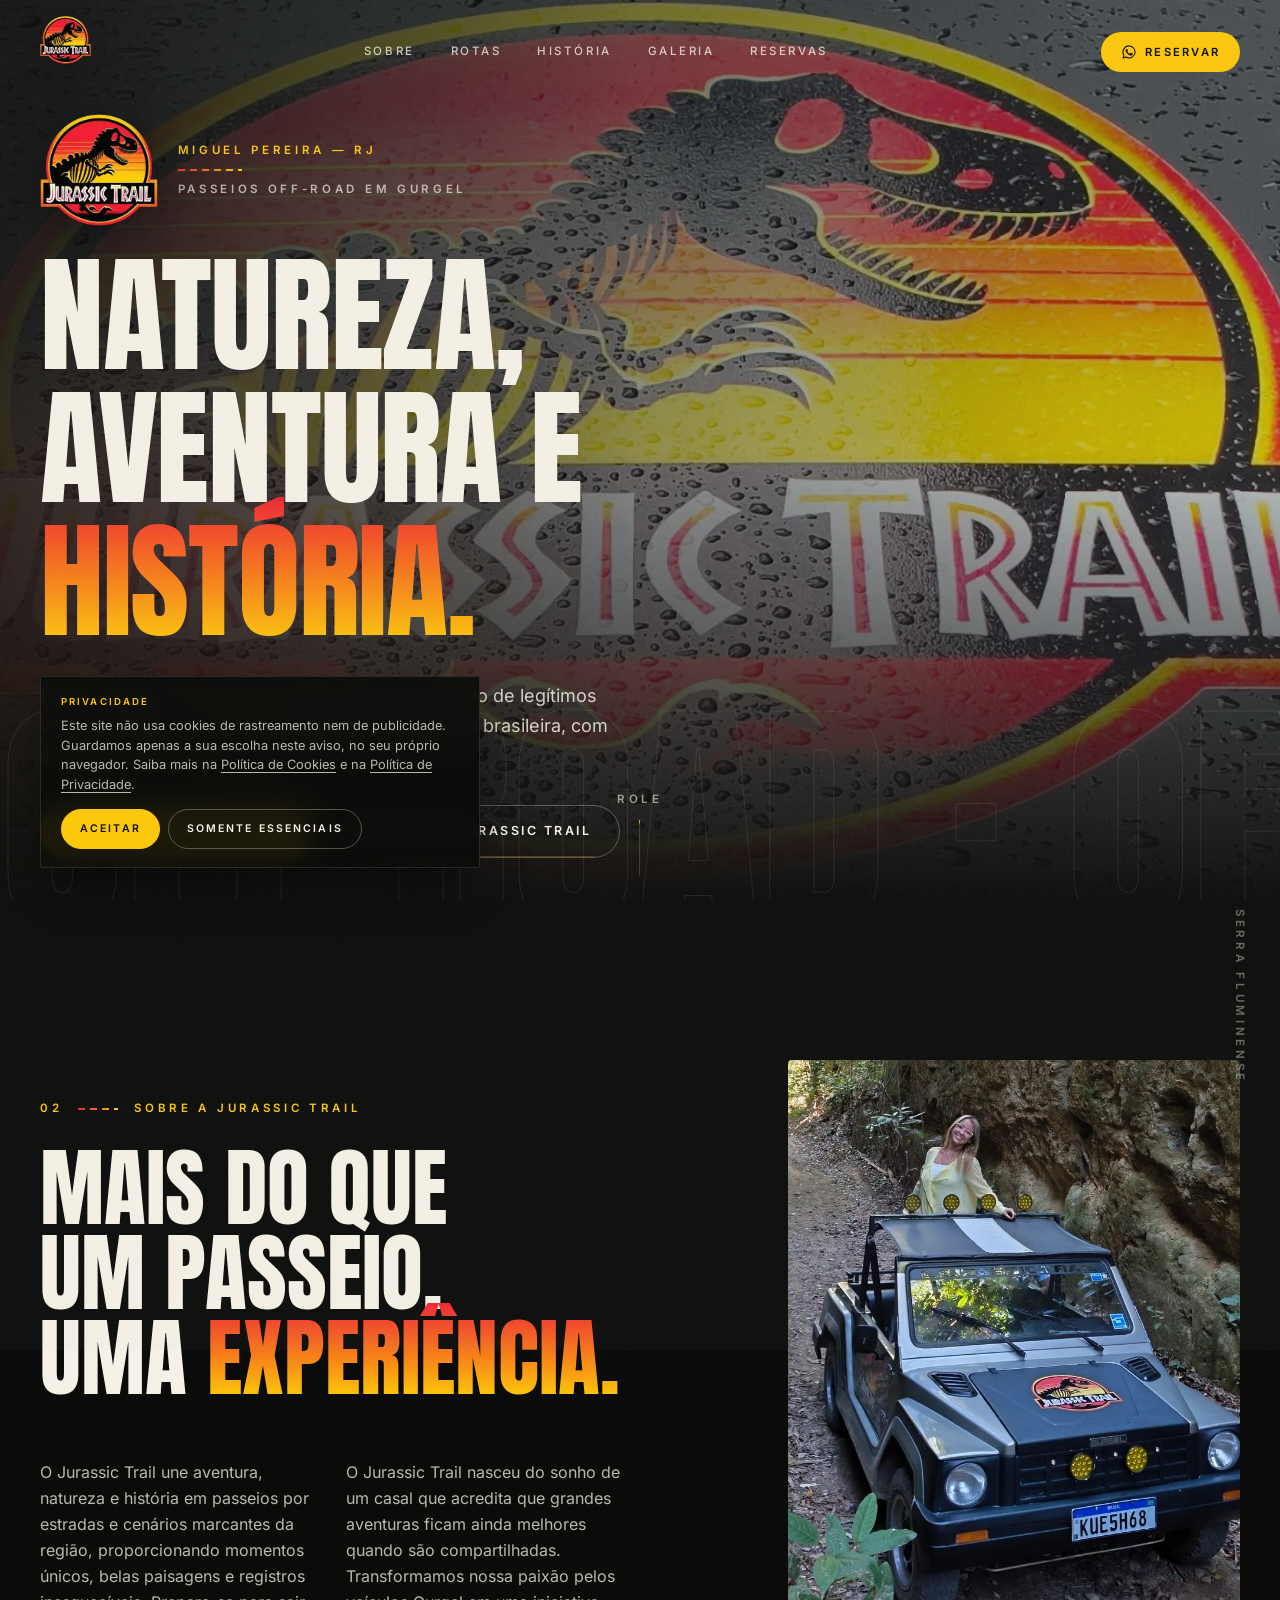
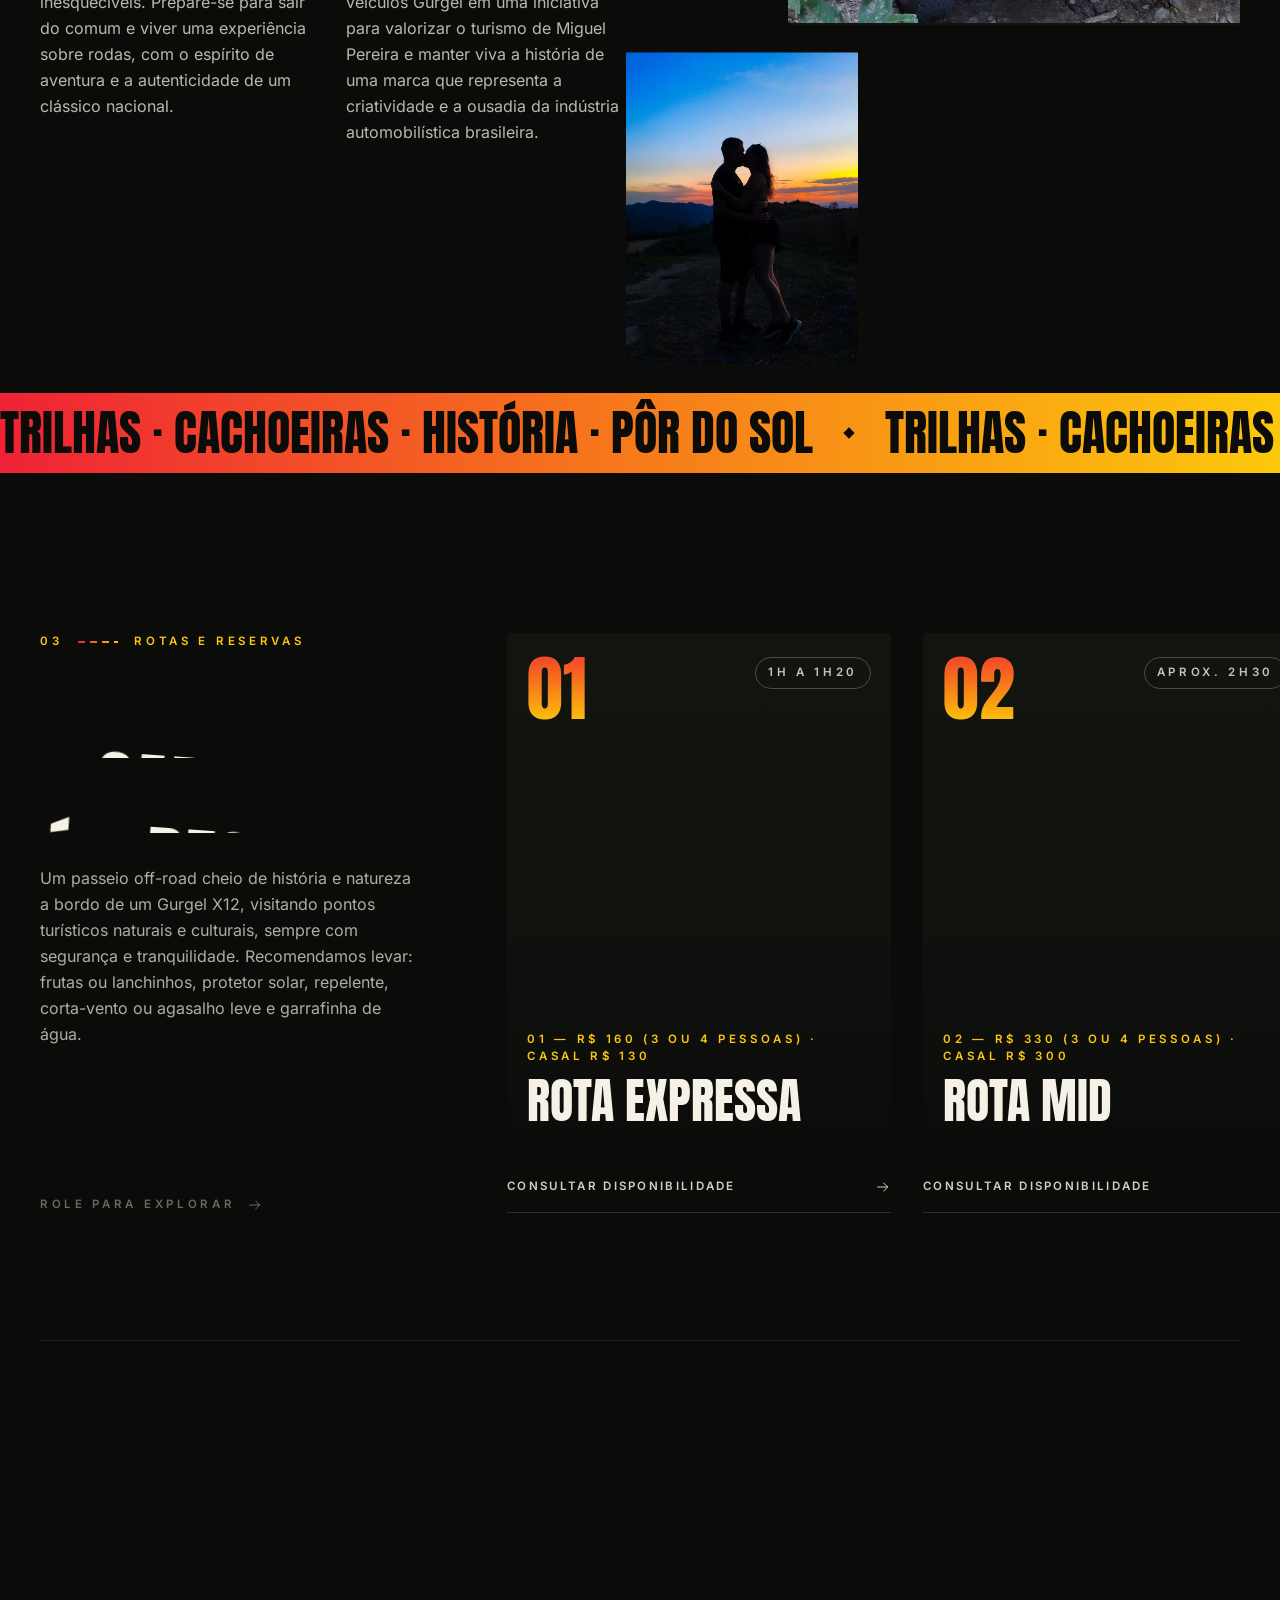
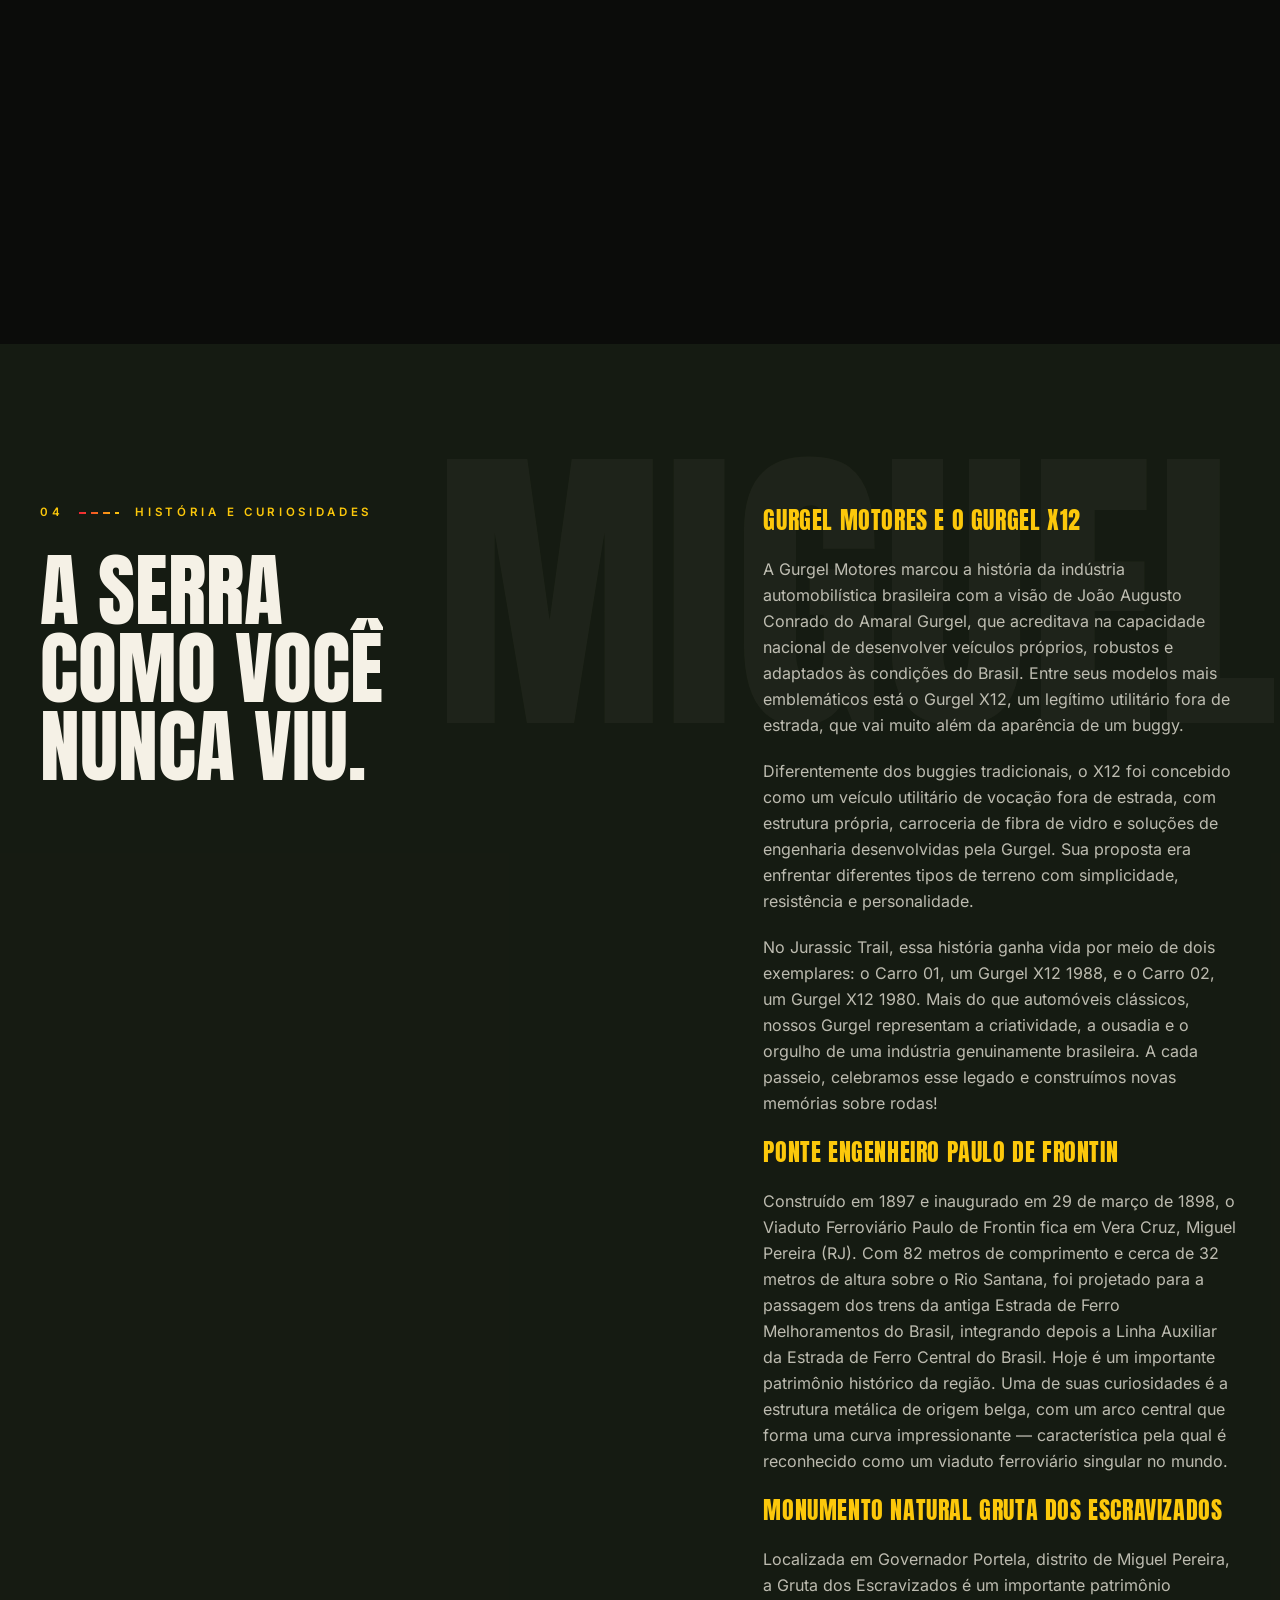
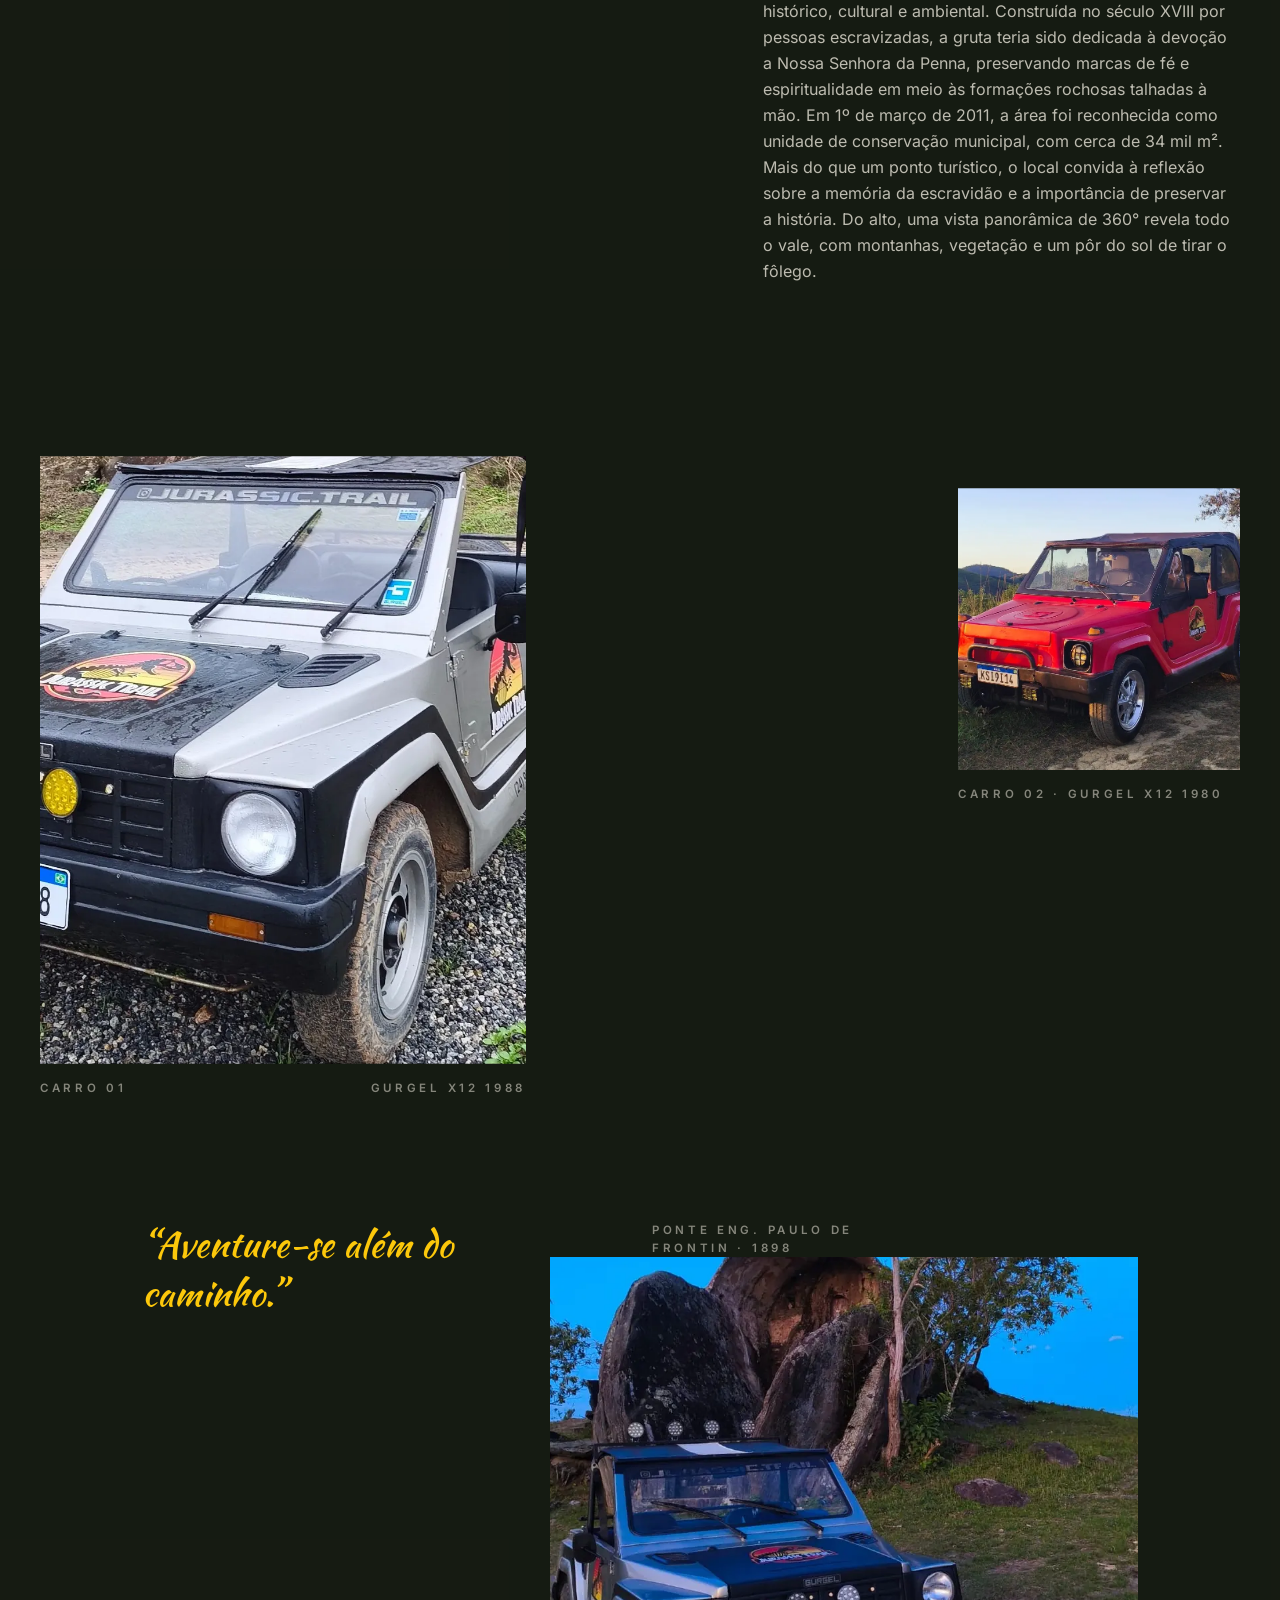
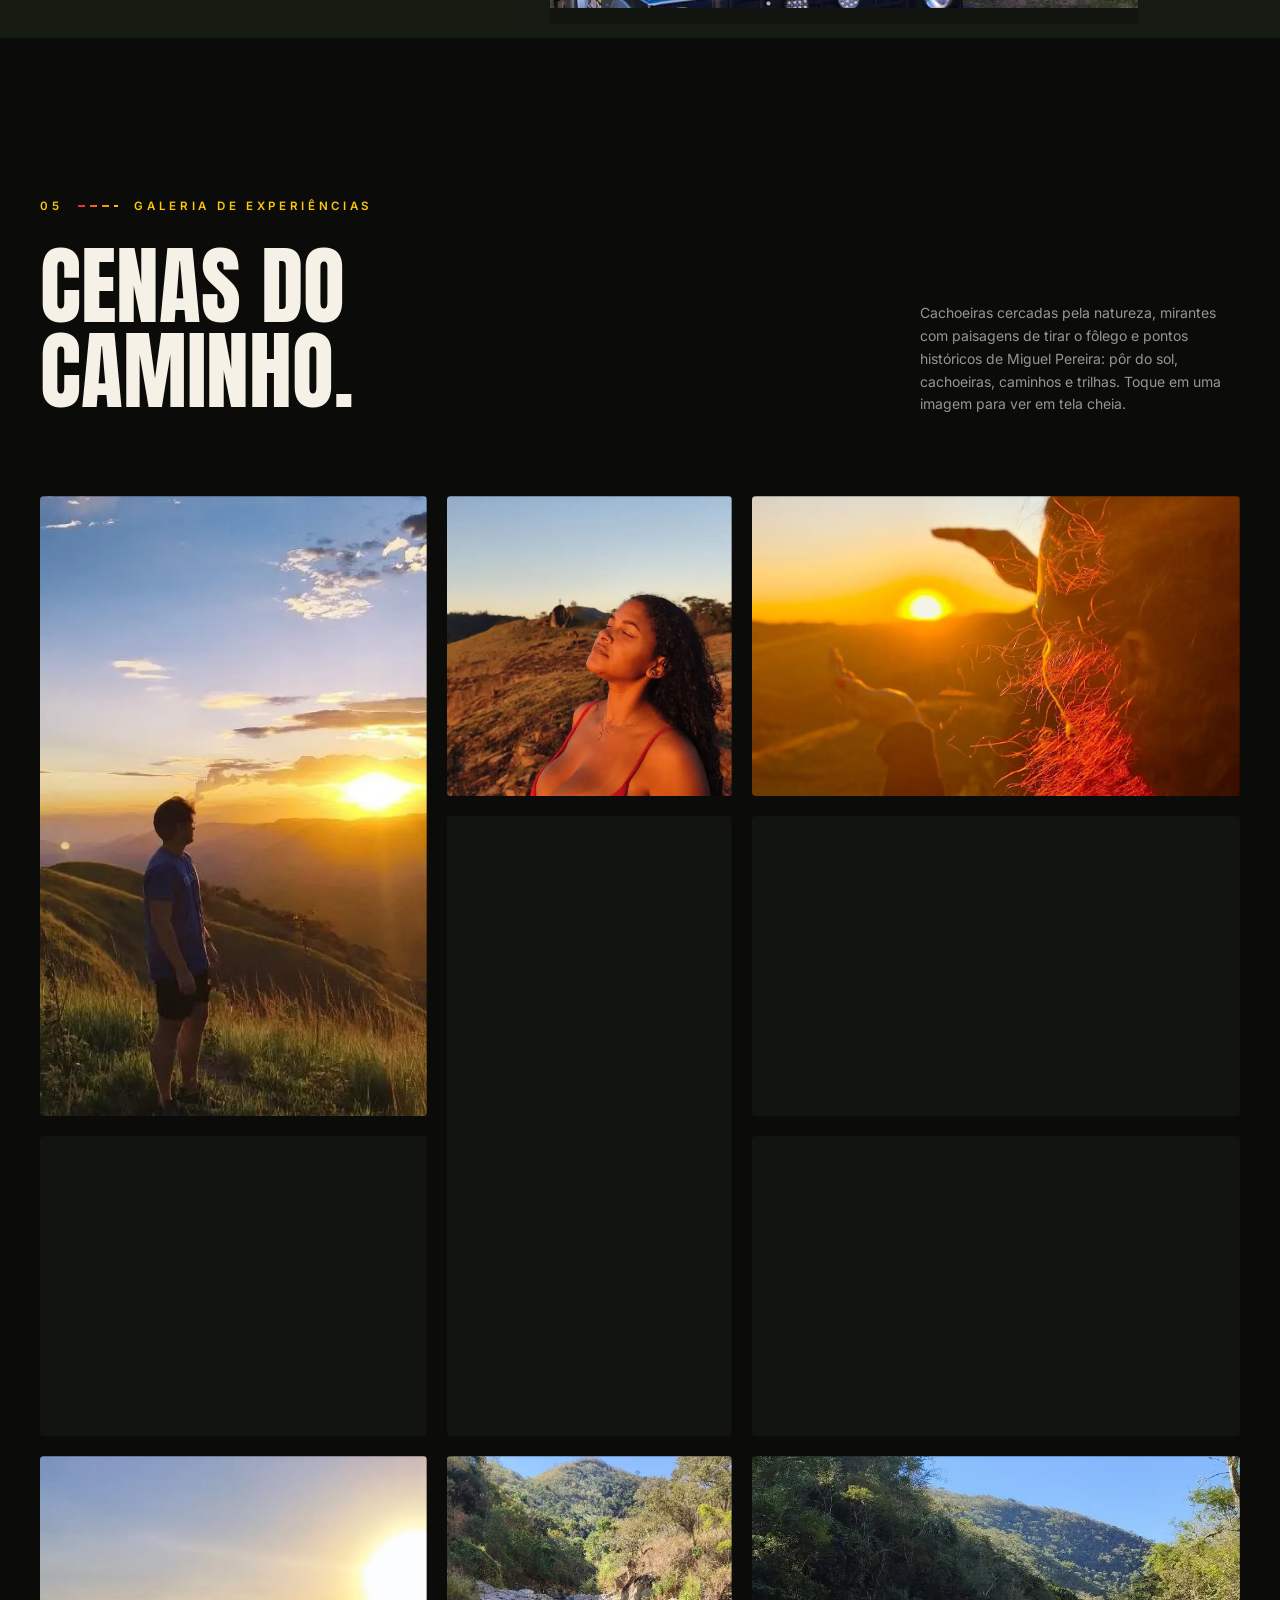
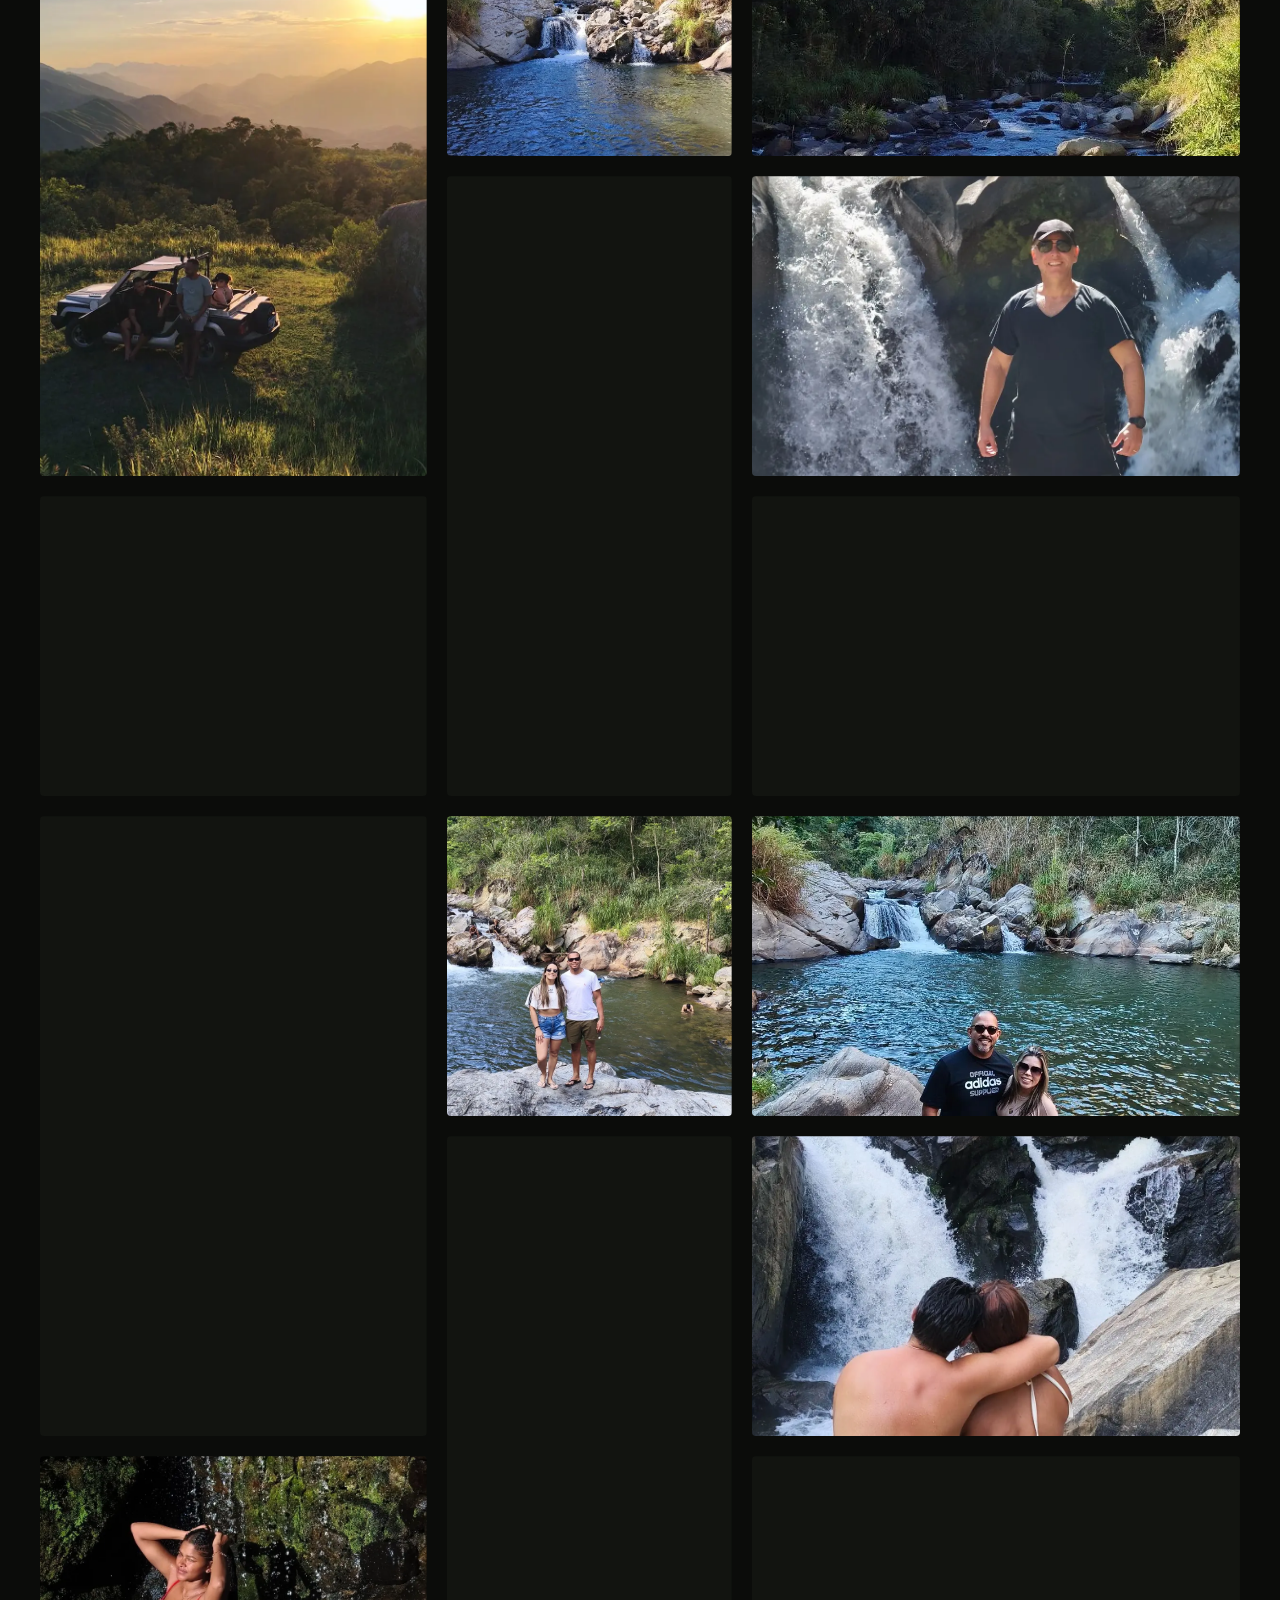
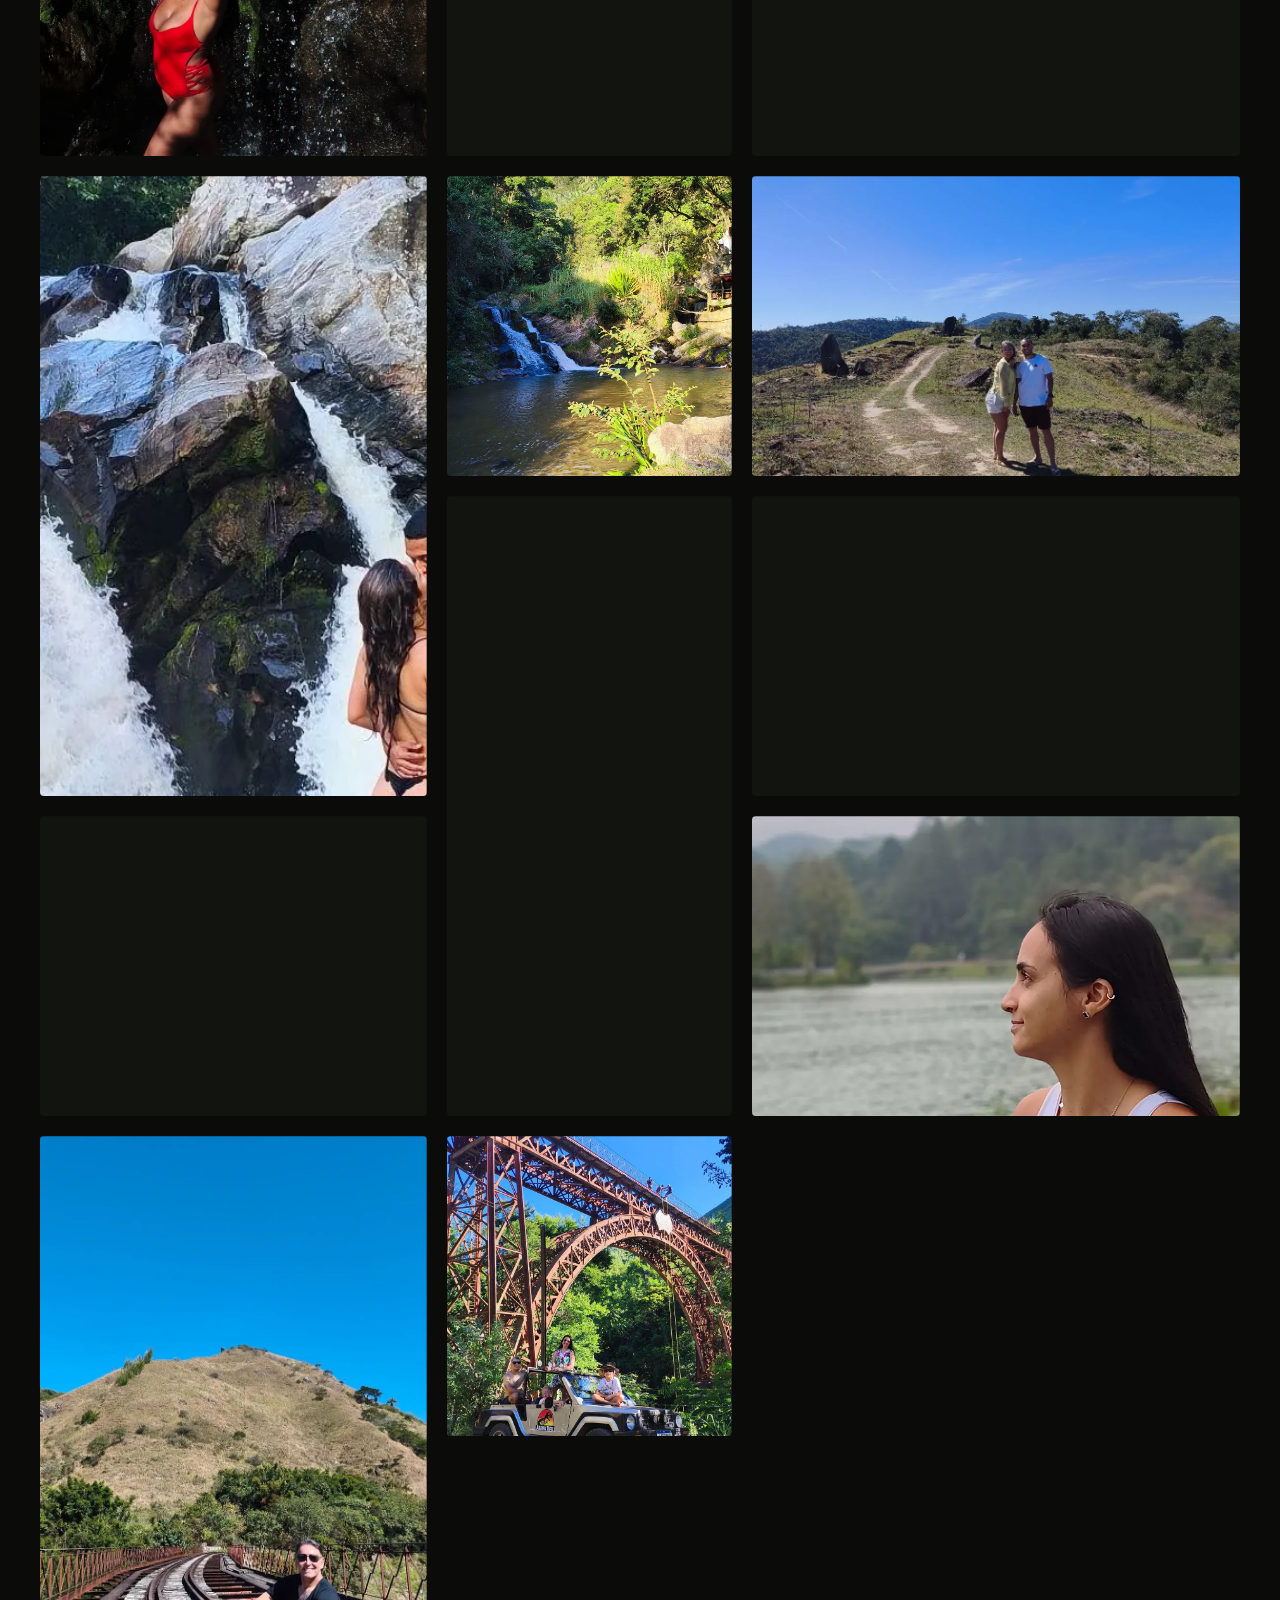
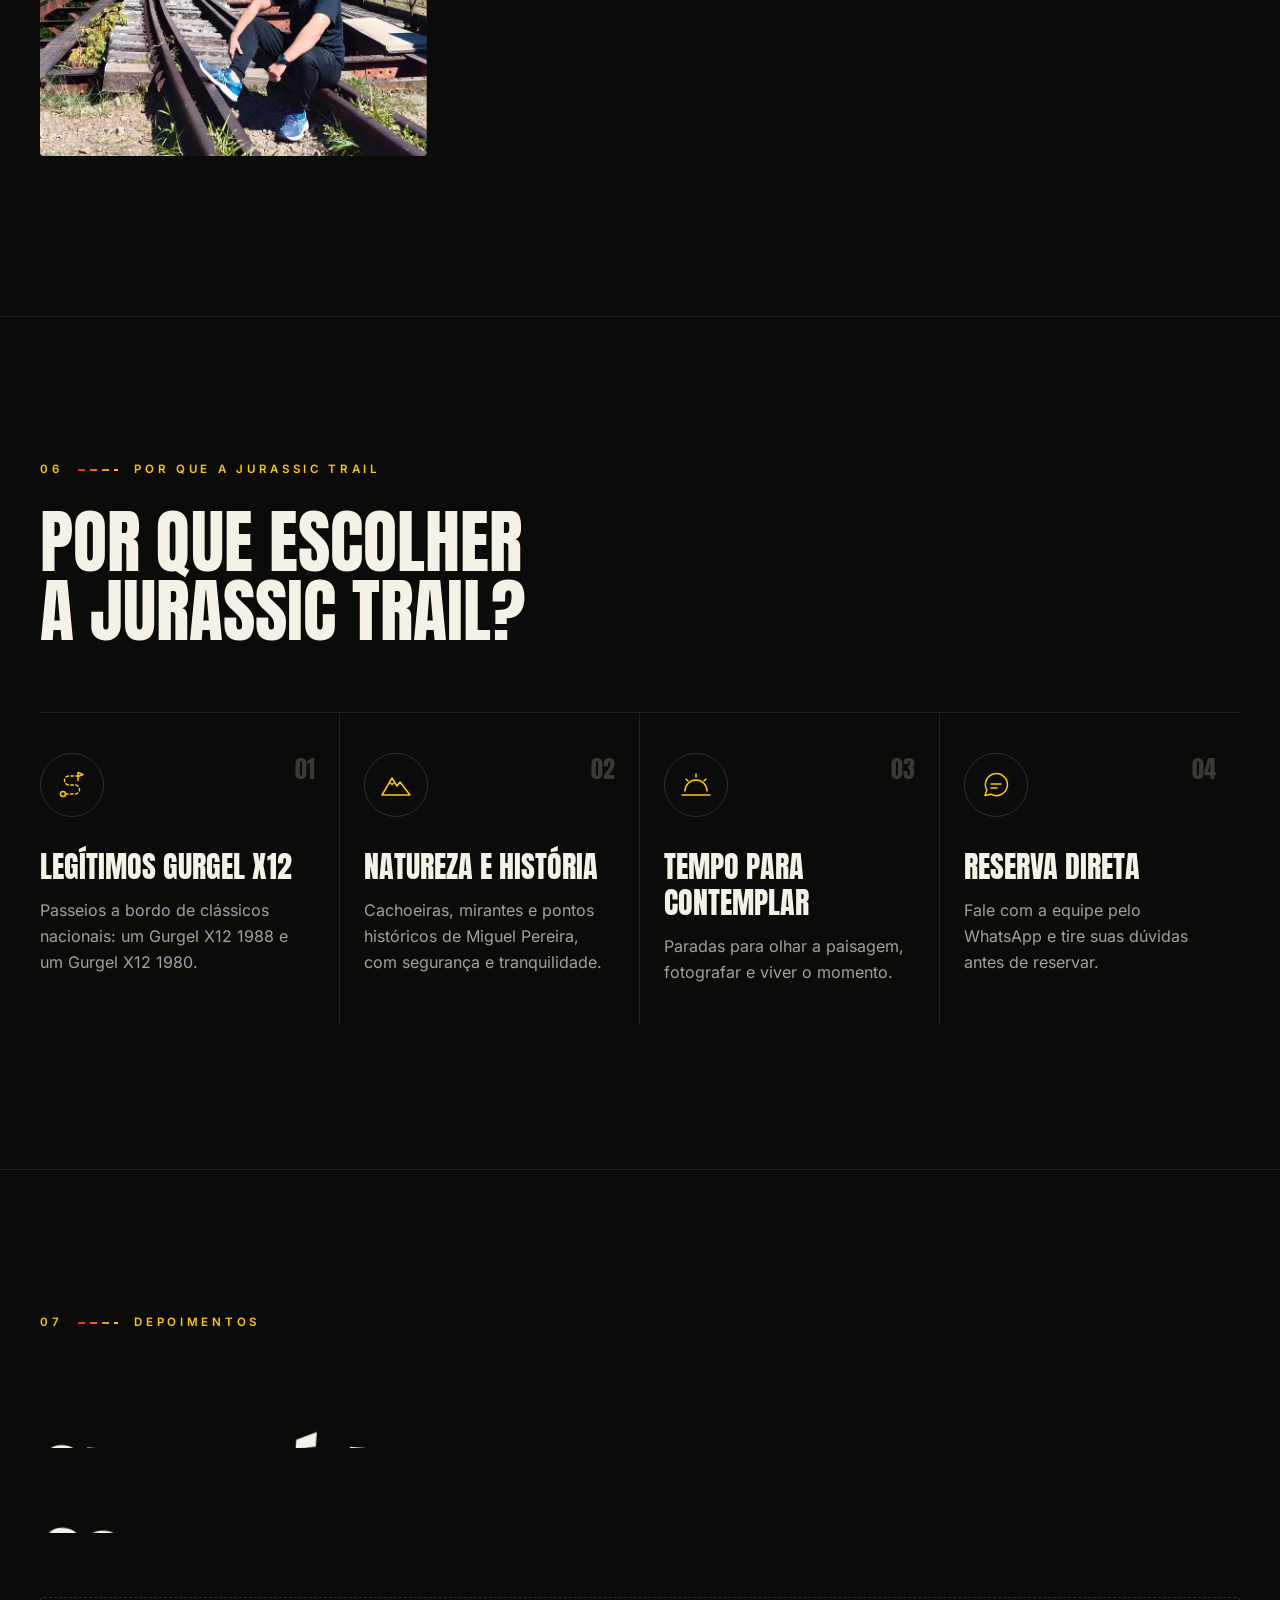
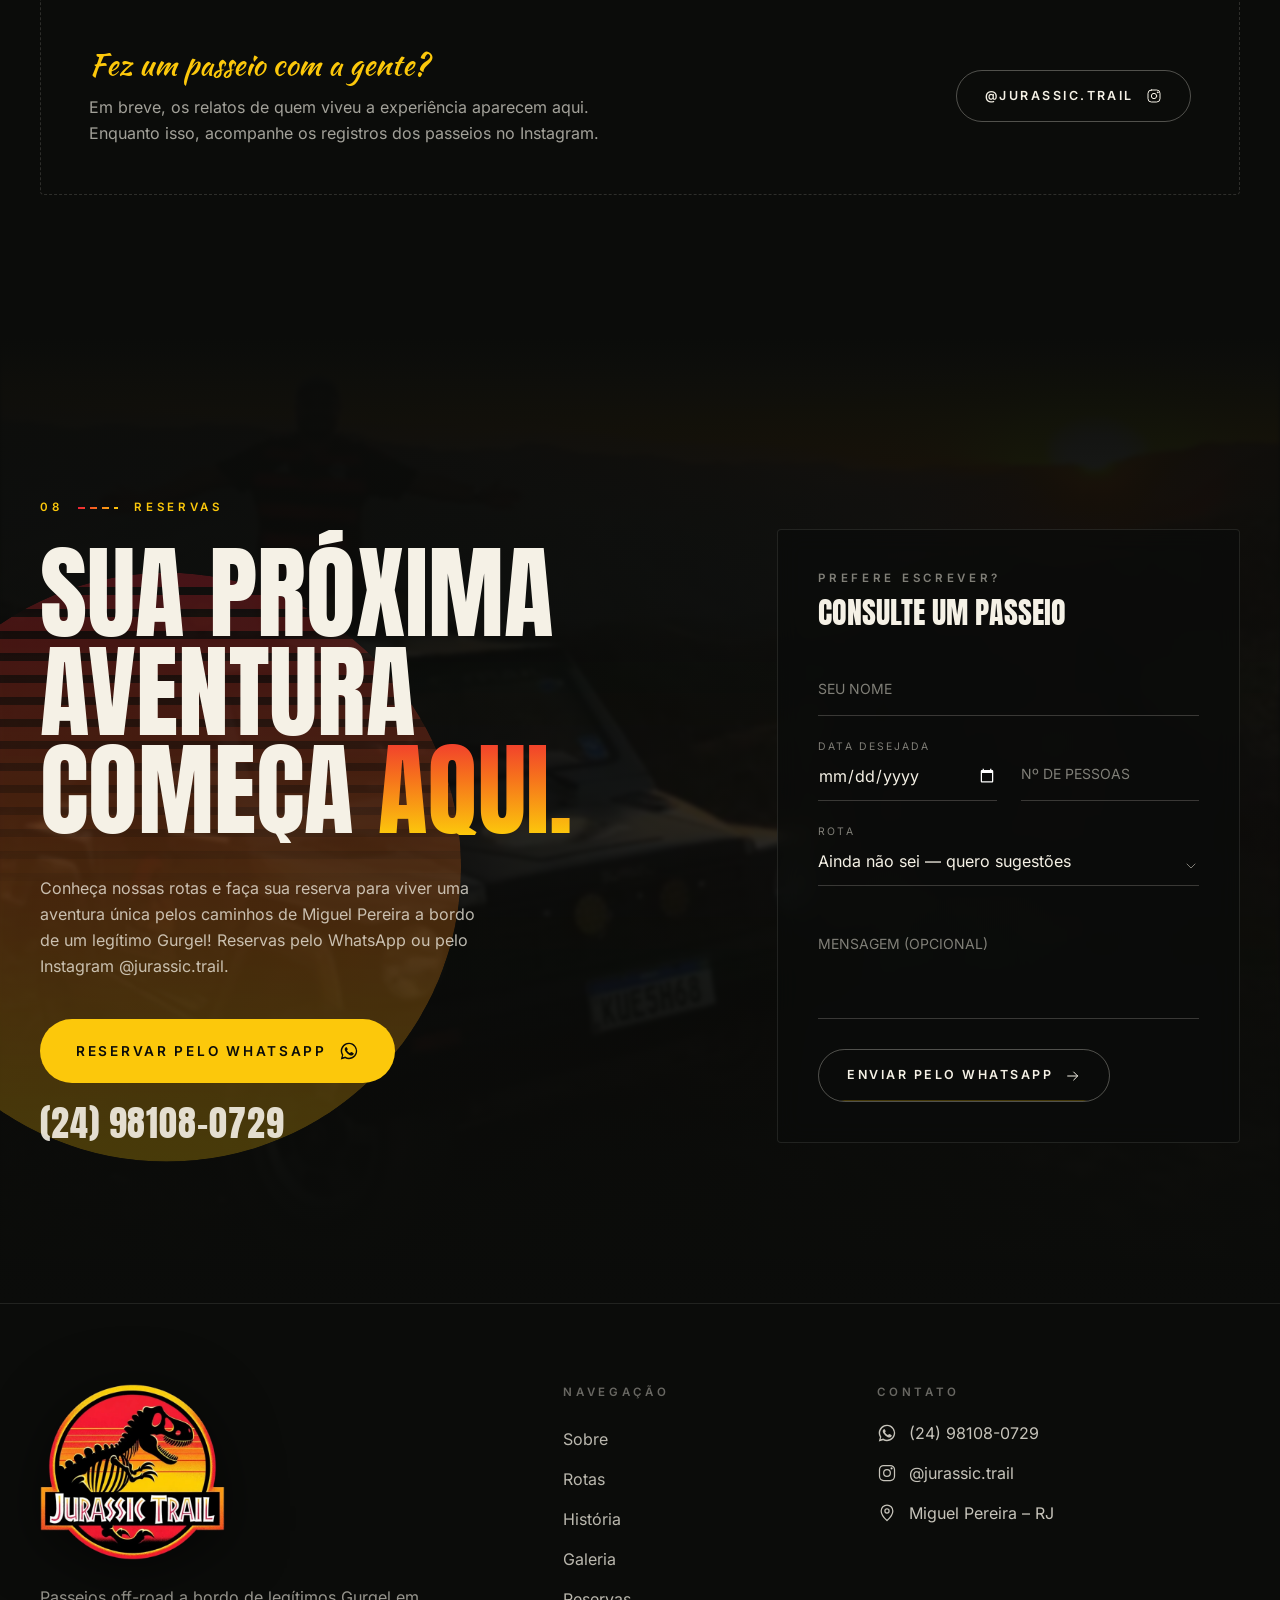
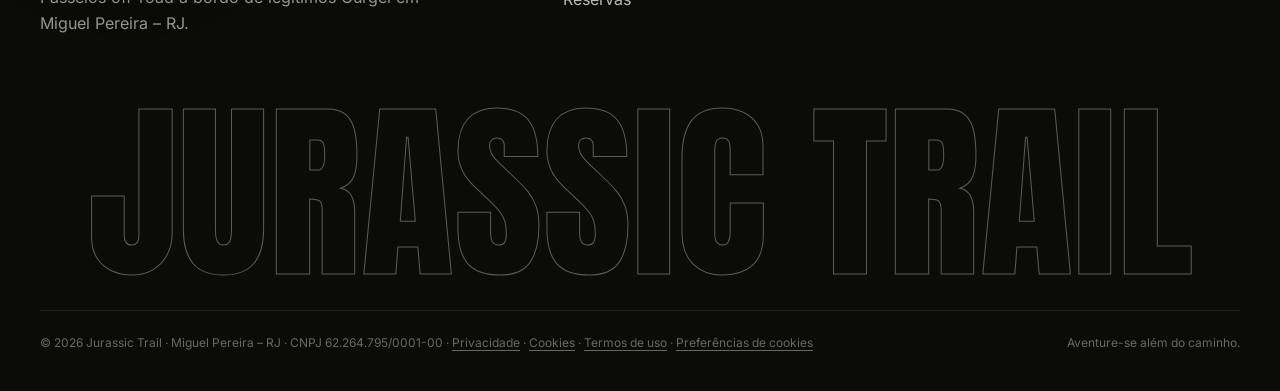
==== commit f8915e4f: "Adiciona aviso de cookies e páginas legais (LGPD) sem alterar o design - assets/privacy.js e privacy" ====
--- a/index.html
+++ b/index.html
@@ -6,6 +6,7 @@
     <link rel="icon" type="image/png" href="./favicon.png" />
     <link rel="apple-touch-icon" href="./apple-touch-icon.png" />
     <meta name="theme-color" content="#0b0c0a" />
+    <meta name="referrer" content="strict-origin-when-cross-origin" />
 
     <title>Jurassic Trail · Passeios off-road em Miguel Pereira – RJ</title>
     <meta name="description" content="Jurassic Trail: natureza, aventura e história em Miguel Pereira – RJ, a bordo de legítimos veículos Gurgel. Rotas com cachoeiras, mirantes, Gruta dos Escravizados e Ponte Paulo de Frontin. Reservas pelo WhatsApp (24) 98108-0729." />
@@ -47,11 +48,14 @@
     </script>
     <script type="module" crossorigin src="./assets/index-9a4f1d58.js"></script>
     <link rel="stylesheet" crossorigin href="./assets/index-9bb75299.css">
+    <link rel="stylesheet" href="./assets/privacy.css">
+    <script defer src="./assets/privacy.js"></script>
   </head>
   <body>
     <noscript>
       <h1>Jurassic Trail — Passeios off-road em Miguel Pereira – RJ</h1>
       <p>Reservas pelo WhatsApp: <a href="https://wa.me/5524981080729">(24) 98108-0729</a> · <a href="https://www.instagram.com/jurassic.trail/">Instagram @jurassic.trail</a></p>
+      <p><a href="./politica-de-privacidade/">Política de Privacidade</a> · <a href="./politica-de-cookies/">Política de Cookies</a> · <a href="./termos-de-uso/">Termos de Uso</a></p>
     </noscript>
     <div id="root"></div>
   </body>
--- a/assets/privacy.css
+++ b/assets/privacy.css
@@ -0,0 +1,66 @@
+/* Jurassic Trail — elementos de privacidade (LGPD).
+   Isolado do restante do site: usa apenas as cores e fontes já existentes. */
+.jt-consent {
+  position: fixed;
+  left: 16px;
+  right: 88px; /* deixa livre o botão flutuante do WhatsApp */
+  bottom: 20px;
+  z-index: 60;
+  max-width: 440px;
+  padding: 18px 20px;
+  border: 1px solid rgba(245, 241, 230, 0.12);
+  border-radius: 2px;
+  background: rgba(11, 12, 10, 0.92);
+  -webkit-backdrop-filter: blur(12px);
+  backdrop-filter: blur(12px);
+  box-shadow: 0 20px 40px -10px rgba(0, 0, 0, 0.6);
+  color: #f5f1e6;
+  font-family: "Inter Variable", -apple-system, BlinkMacSystemFont, "Segoe UI", Roboto, Arial, sans-serif;
+  font-size: 0.8rem;
+  line-height: 1.55;
+  opacity: 0;
+  transform: translateY(12px);
+  transition: opacity 0.5s cubic-bezier(0.16, 1, 0.3, 1), transform 0.5s cubic-bezier(0.16, 1, 0.3, 1);
+}
+.jt-consent.is-visible { opacity: 1; transform: none; }
+.jt-consent__eyebrow {
+  margin: 0 0 6px;
+  color: #fcc80b;
+  font-size: 0.6rem;
+  font-weight: 600;
+  letter-spacing: 0.22em;
+  text-transform: uppercase;
+}
+.jt-consent__text { margin: 0; color: rgba(245, 241, 230, 0.75); }
+.jt-consent__text a,
+.jt-legal-links a { color: inherit; text-decoration: underline; text-underline-offset: 3px; transition: color 0.3s; }
+.jt-consent__text a:hover,
+.jt-legal-links a:hover { color: #fcc80b; }
+.jt-consent__actions { display: flex; flex-wrap: wrap; gap: 8px; margin-top: 14px; }
+.jt-consent__btn {
+  min-height: 40px;
+  padding: 0 18px;
+  border-radius: 999px;
+  border: 1px solid rgba(245, 241, 230, 0.3);
+  background: transparent;
+  color: #f5f1e6;
+  font: inherit;
+  font-size: 0.66rem;
+  font-weight: 600;
+  letter-spacing: 0.2em;
+  text-transform: uppercase;
+  cursor: pointer;
+  transition: background-color 0.4s, color 0.4s, border-color 0.4s;
+}
+.jt-consent__btn:hover { border-color: #fcc80b; color: #fcc80b; }
+.jt-consent__btn--primary { background: #fcc80b; border-color: #fcc80b; color: #0b0c0a; }
+.jt-consent__btn--primary:hover { background: #f5f1e6; border-color: #f5f1e6; color: #0b0c0a; }
+.jt-consent__btn:focus-visible,
+.jt-consent__text a:focus-visible,
+.jt-legal-links a:focus-visible { outline: 2px solid #fcc80b; outline-offset: 3px; }
+@media (min-width: 768px) {
+  .jt-consent { left: 40px; right: auto; bottom: 32px; }
+}
+@media (prefers-reduced-motion: reduce) {
+  .jt-consent { transition: none; transform: none; }
+}
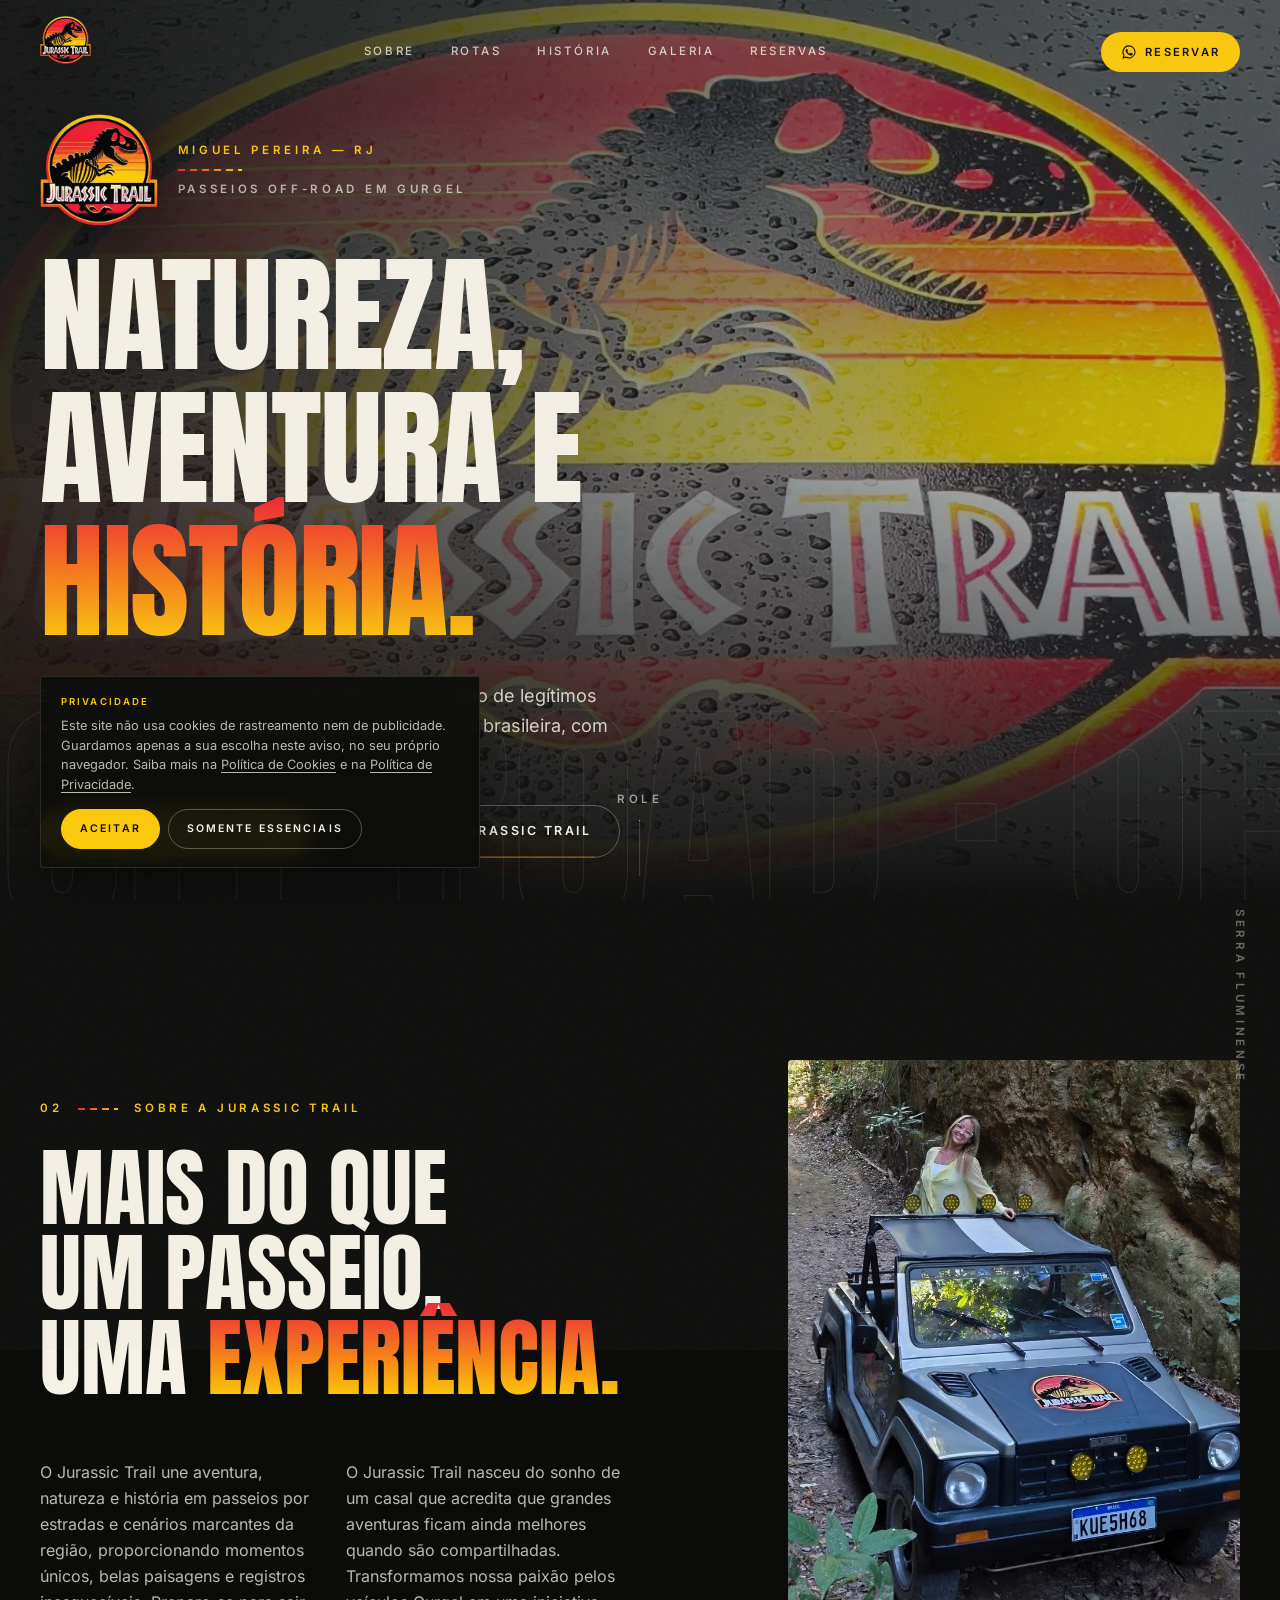
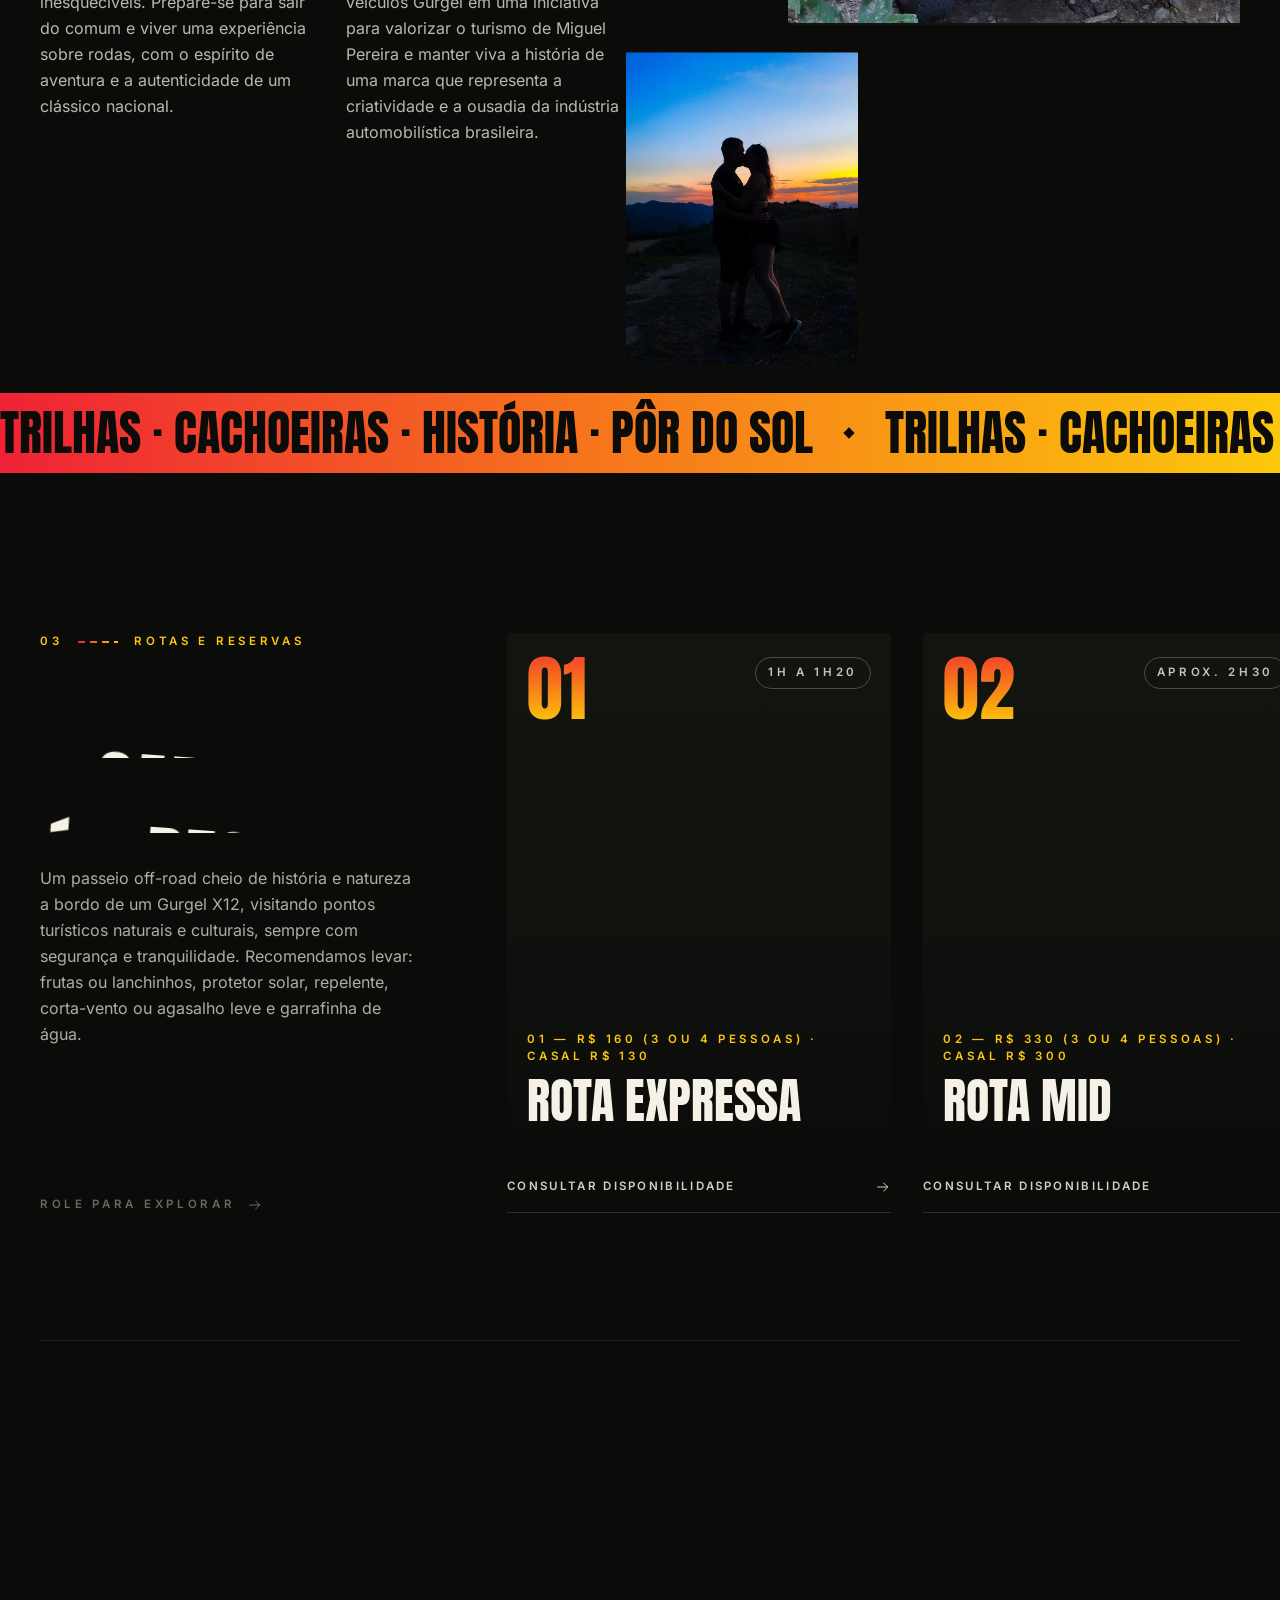
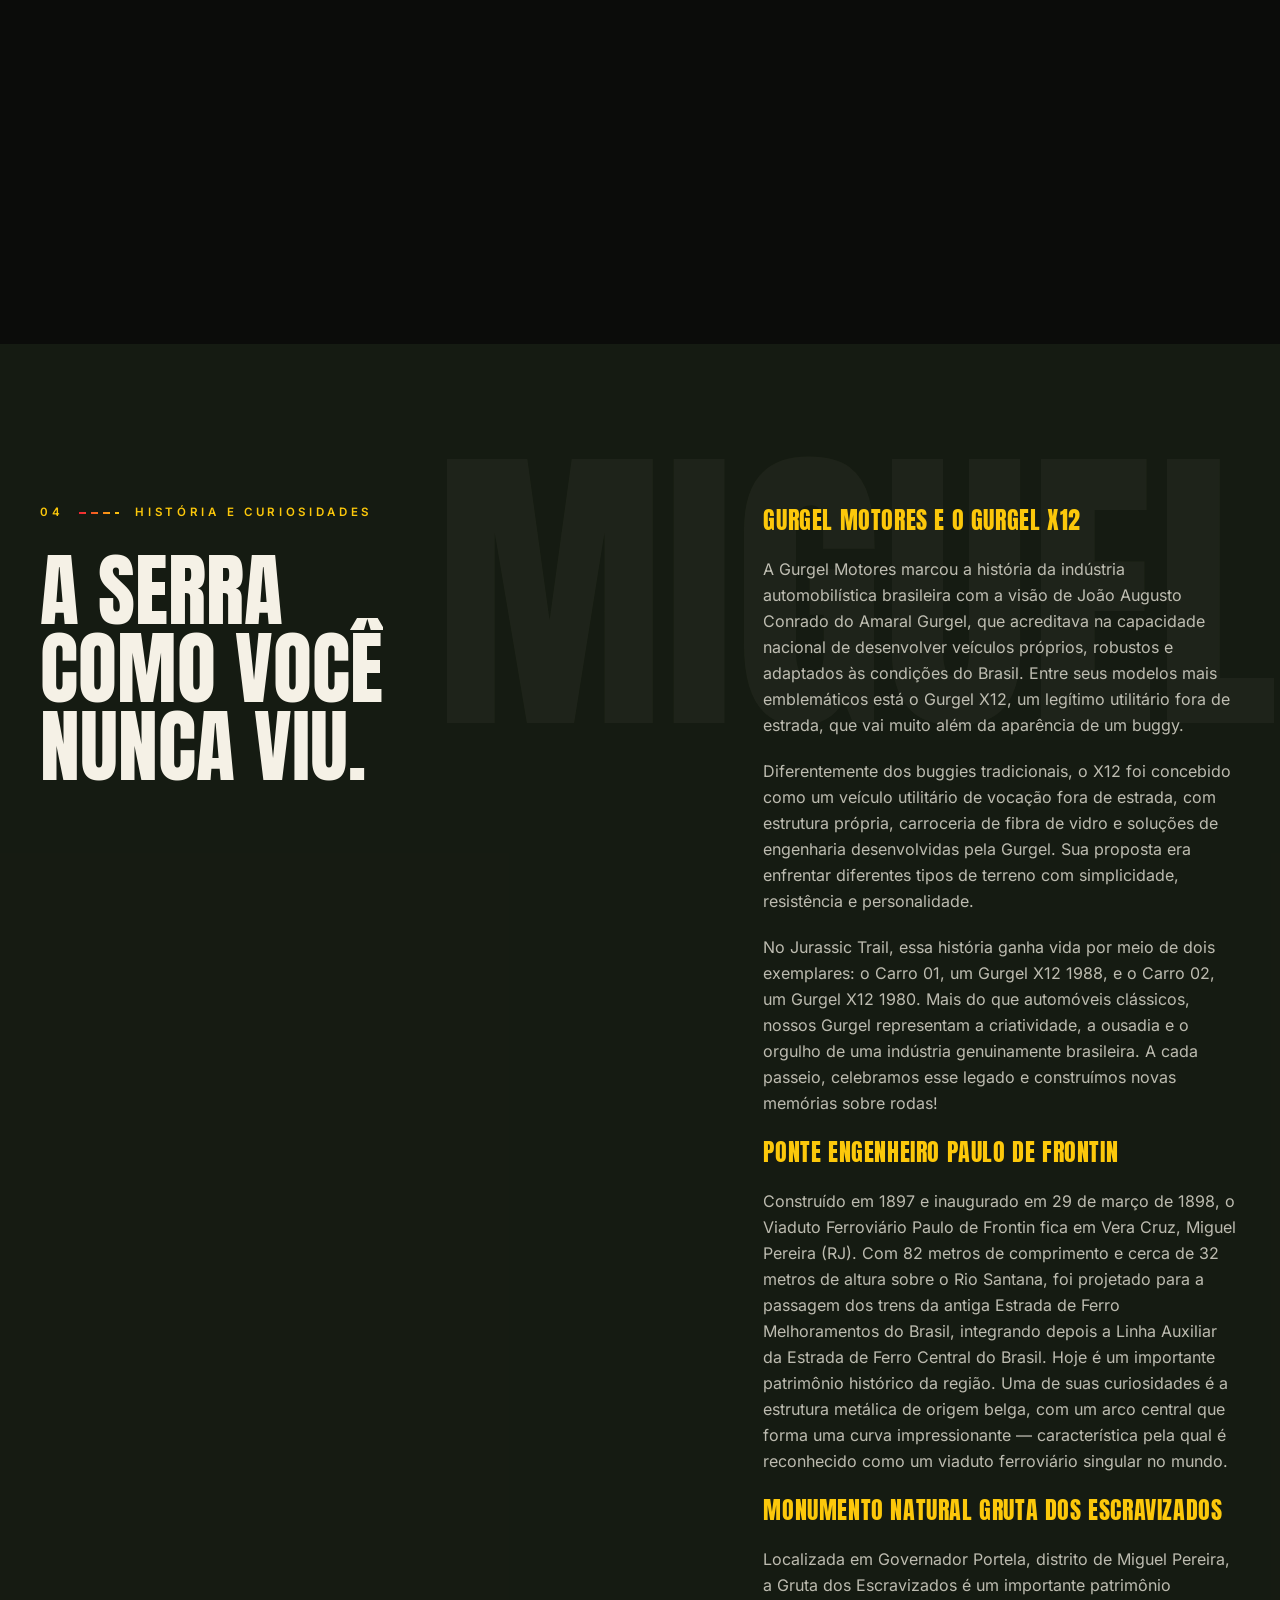
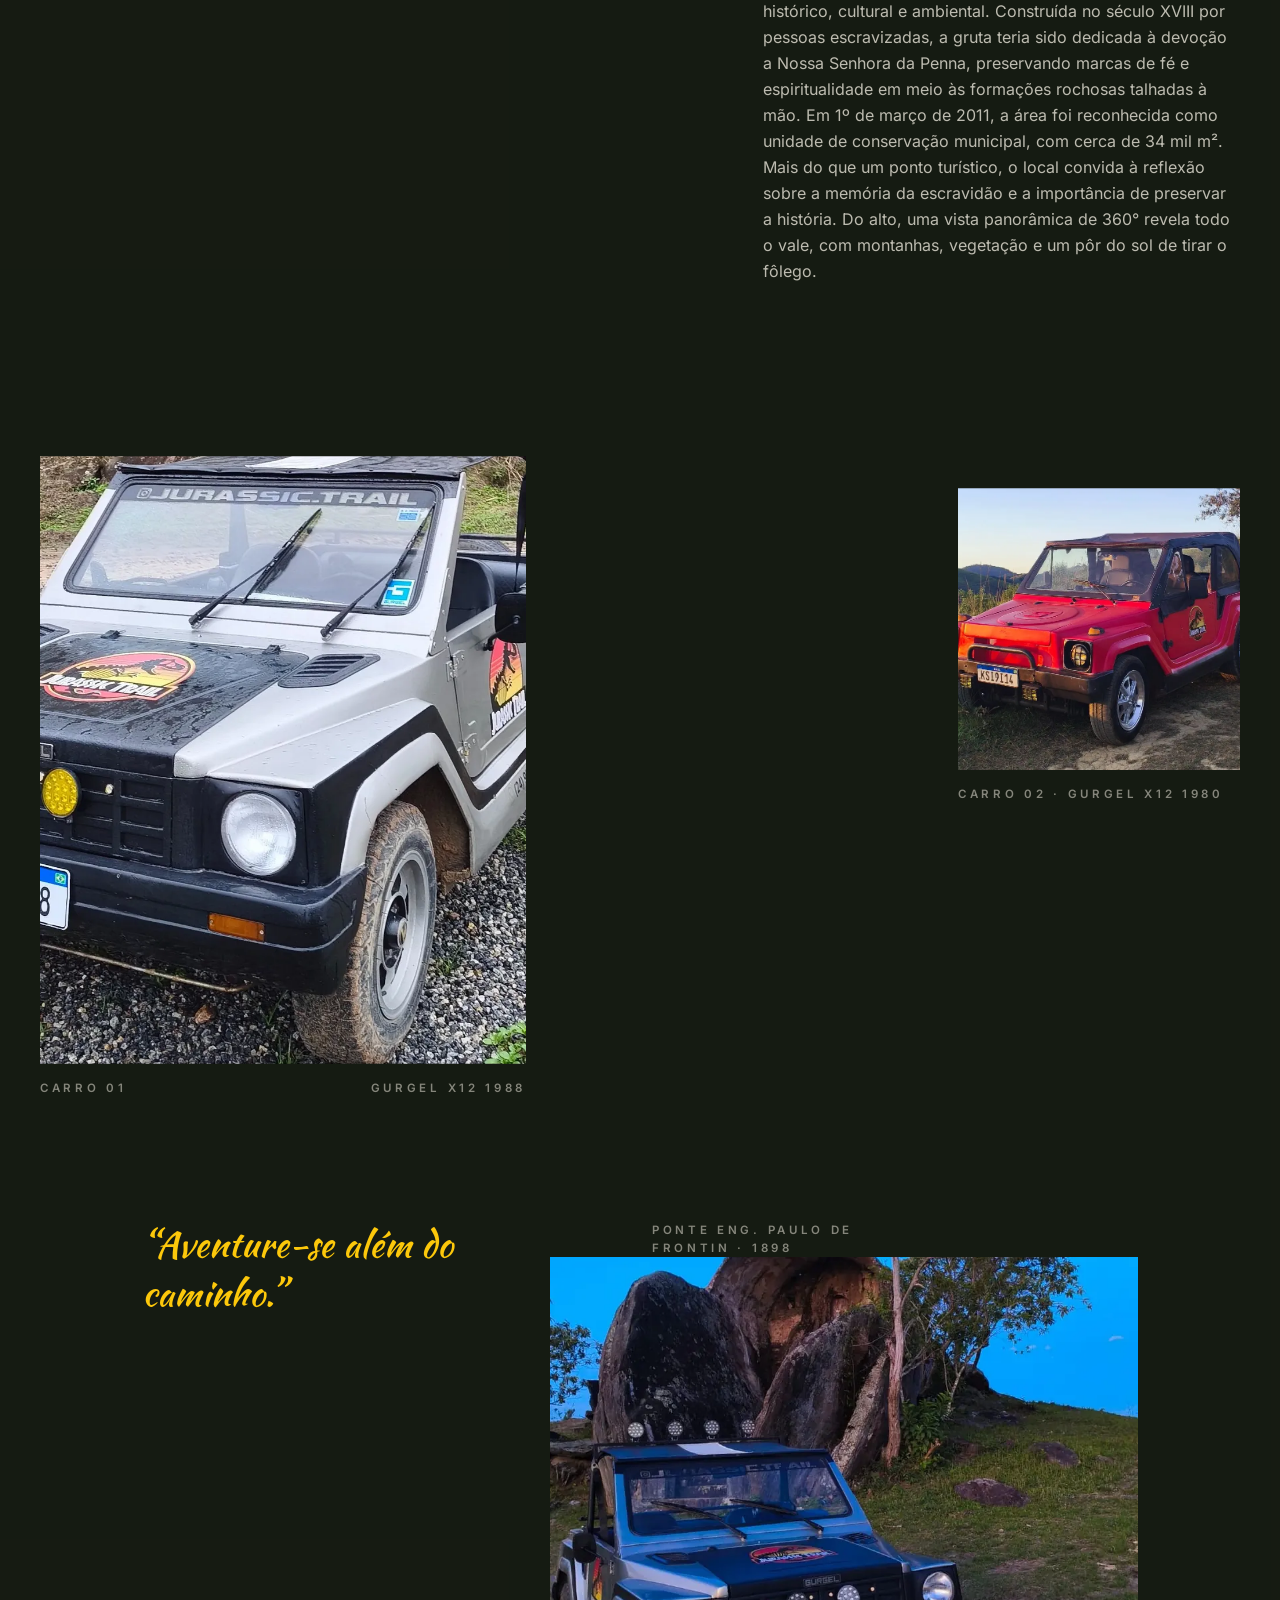
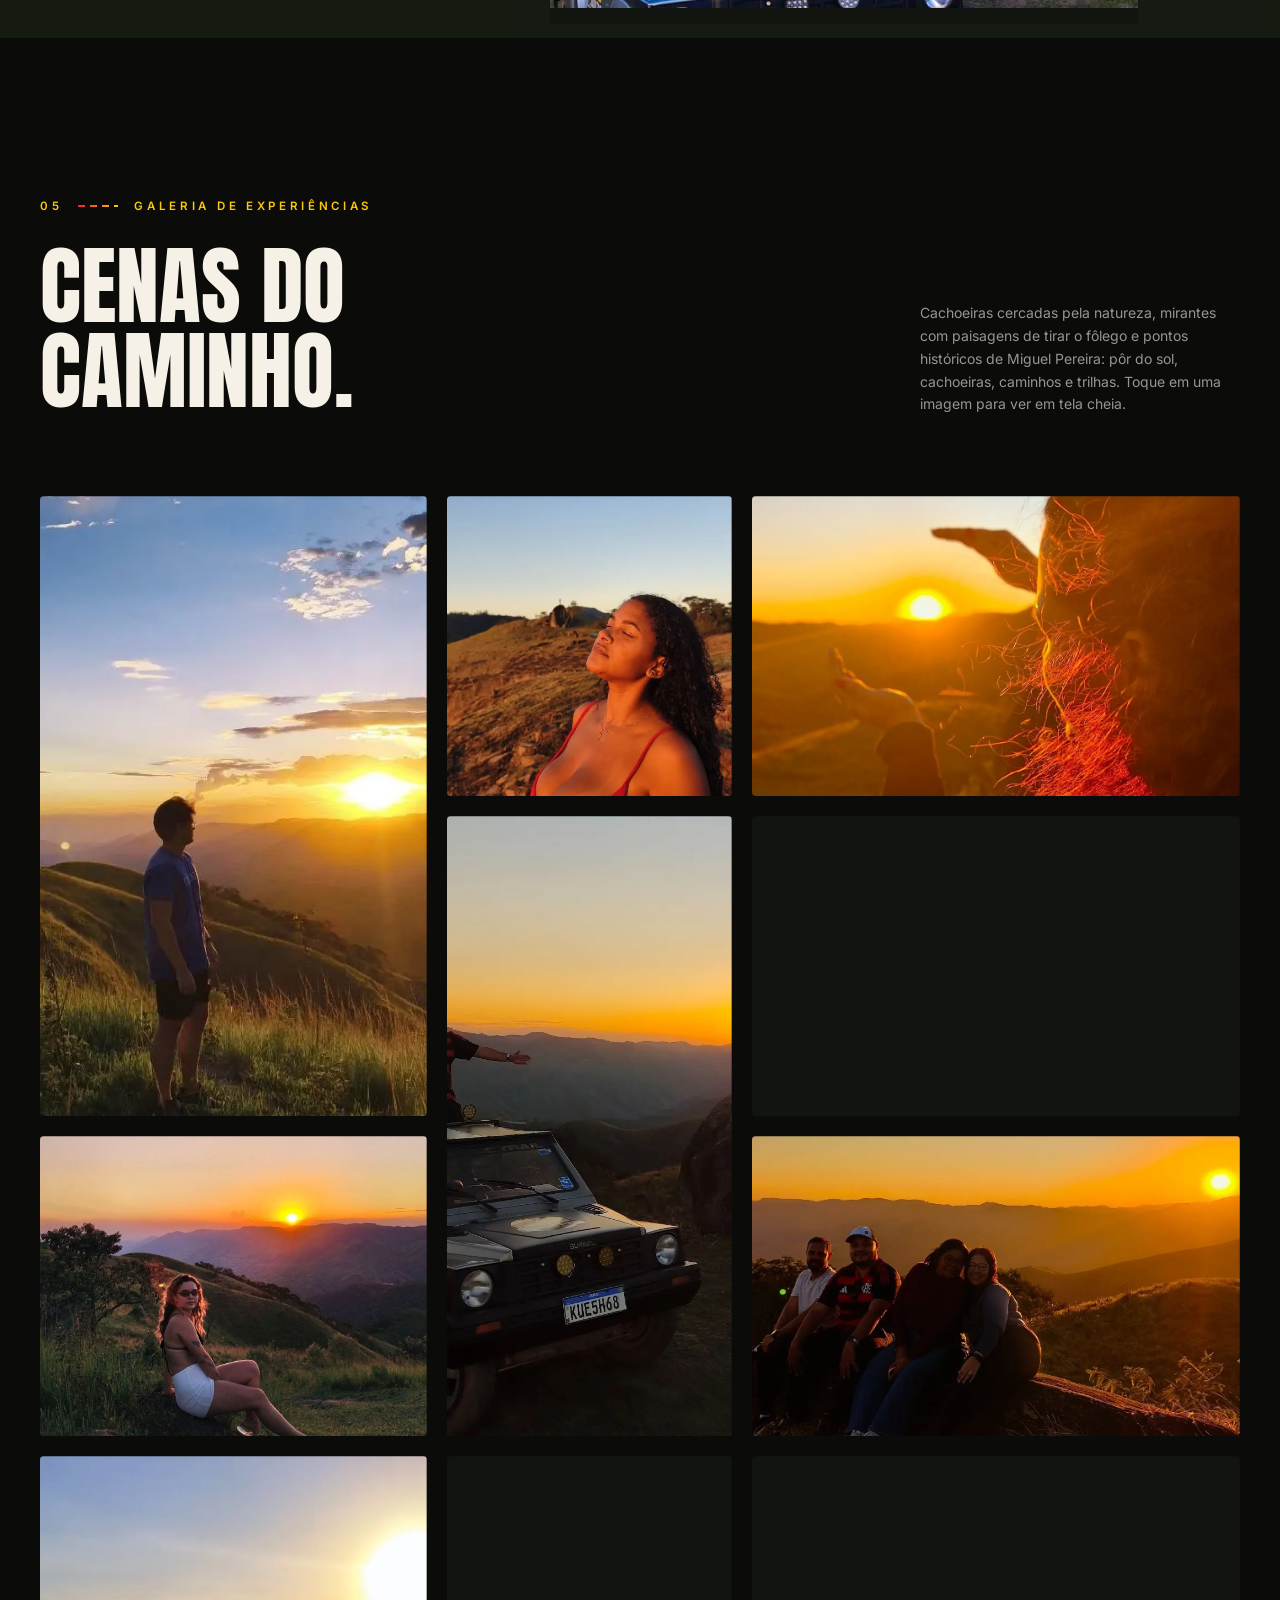
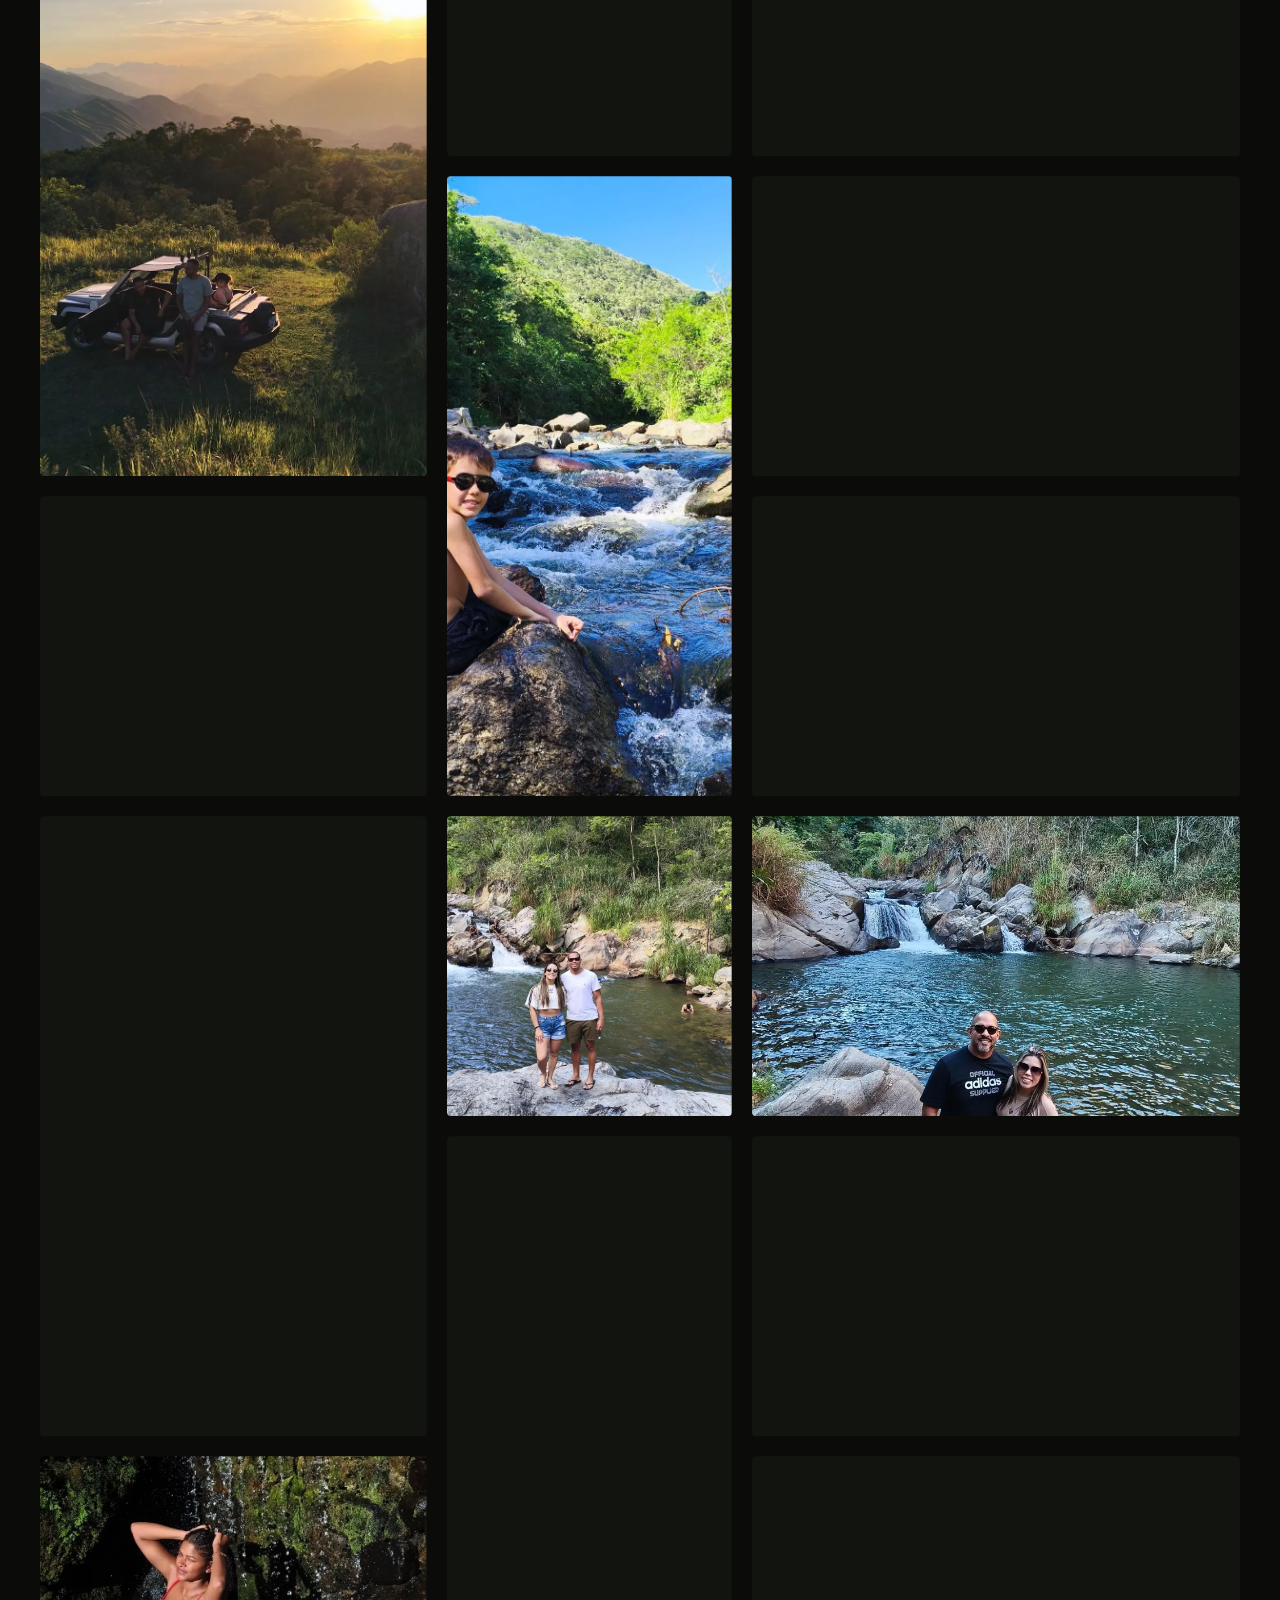
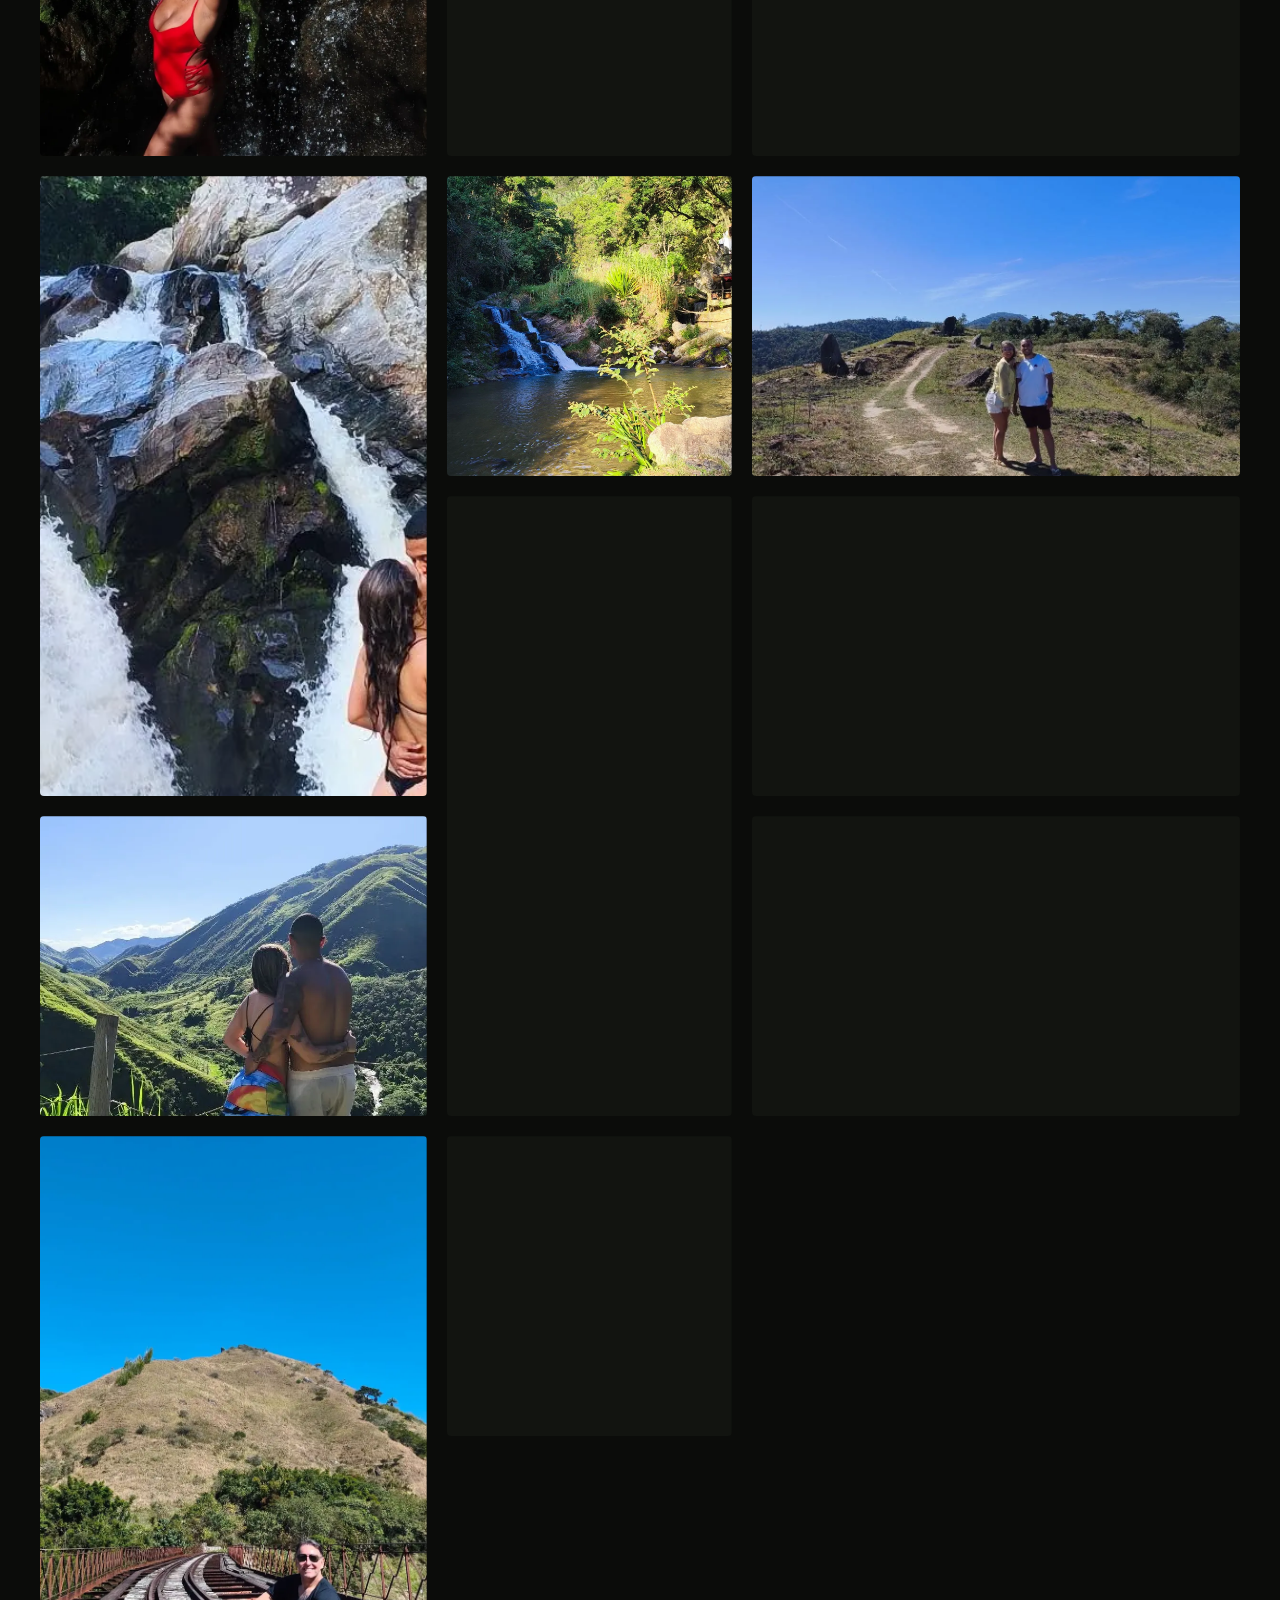
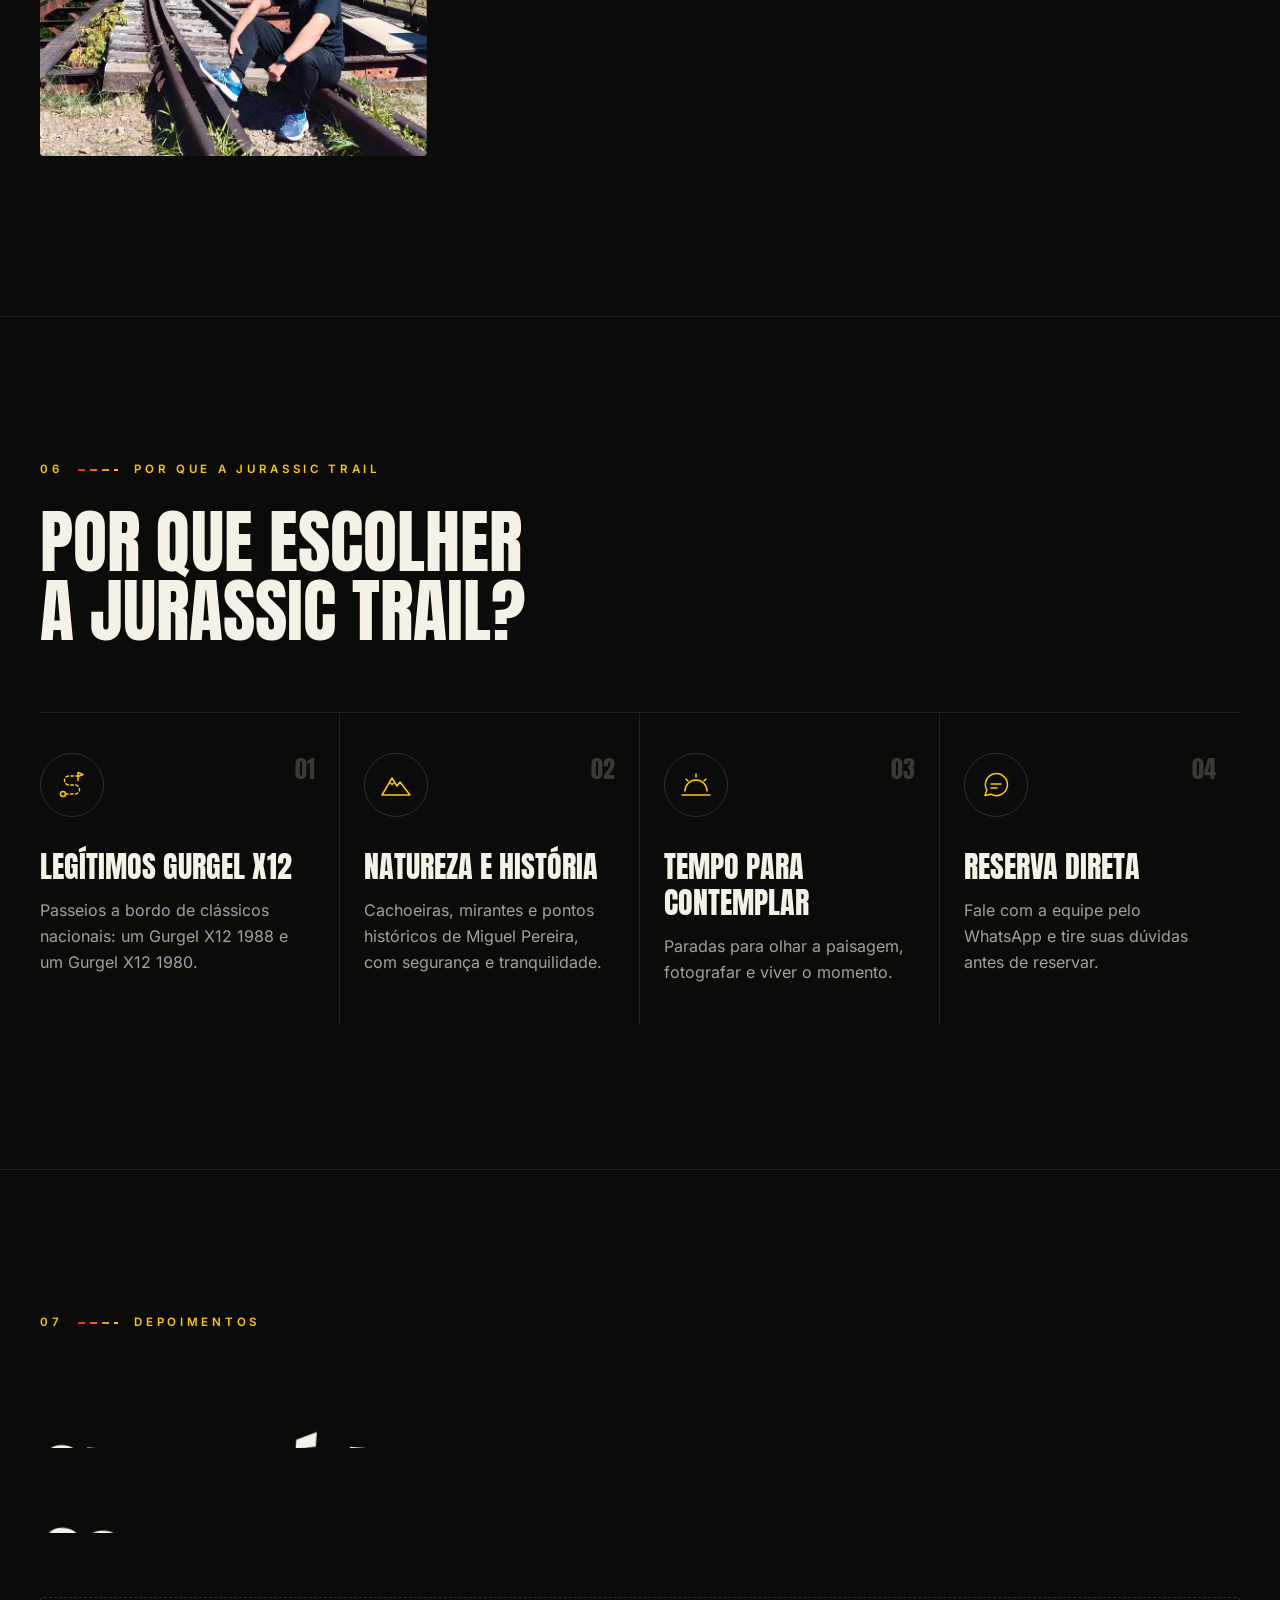
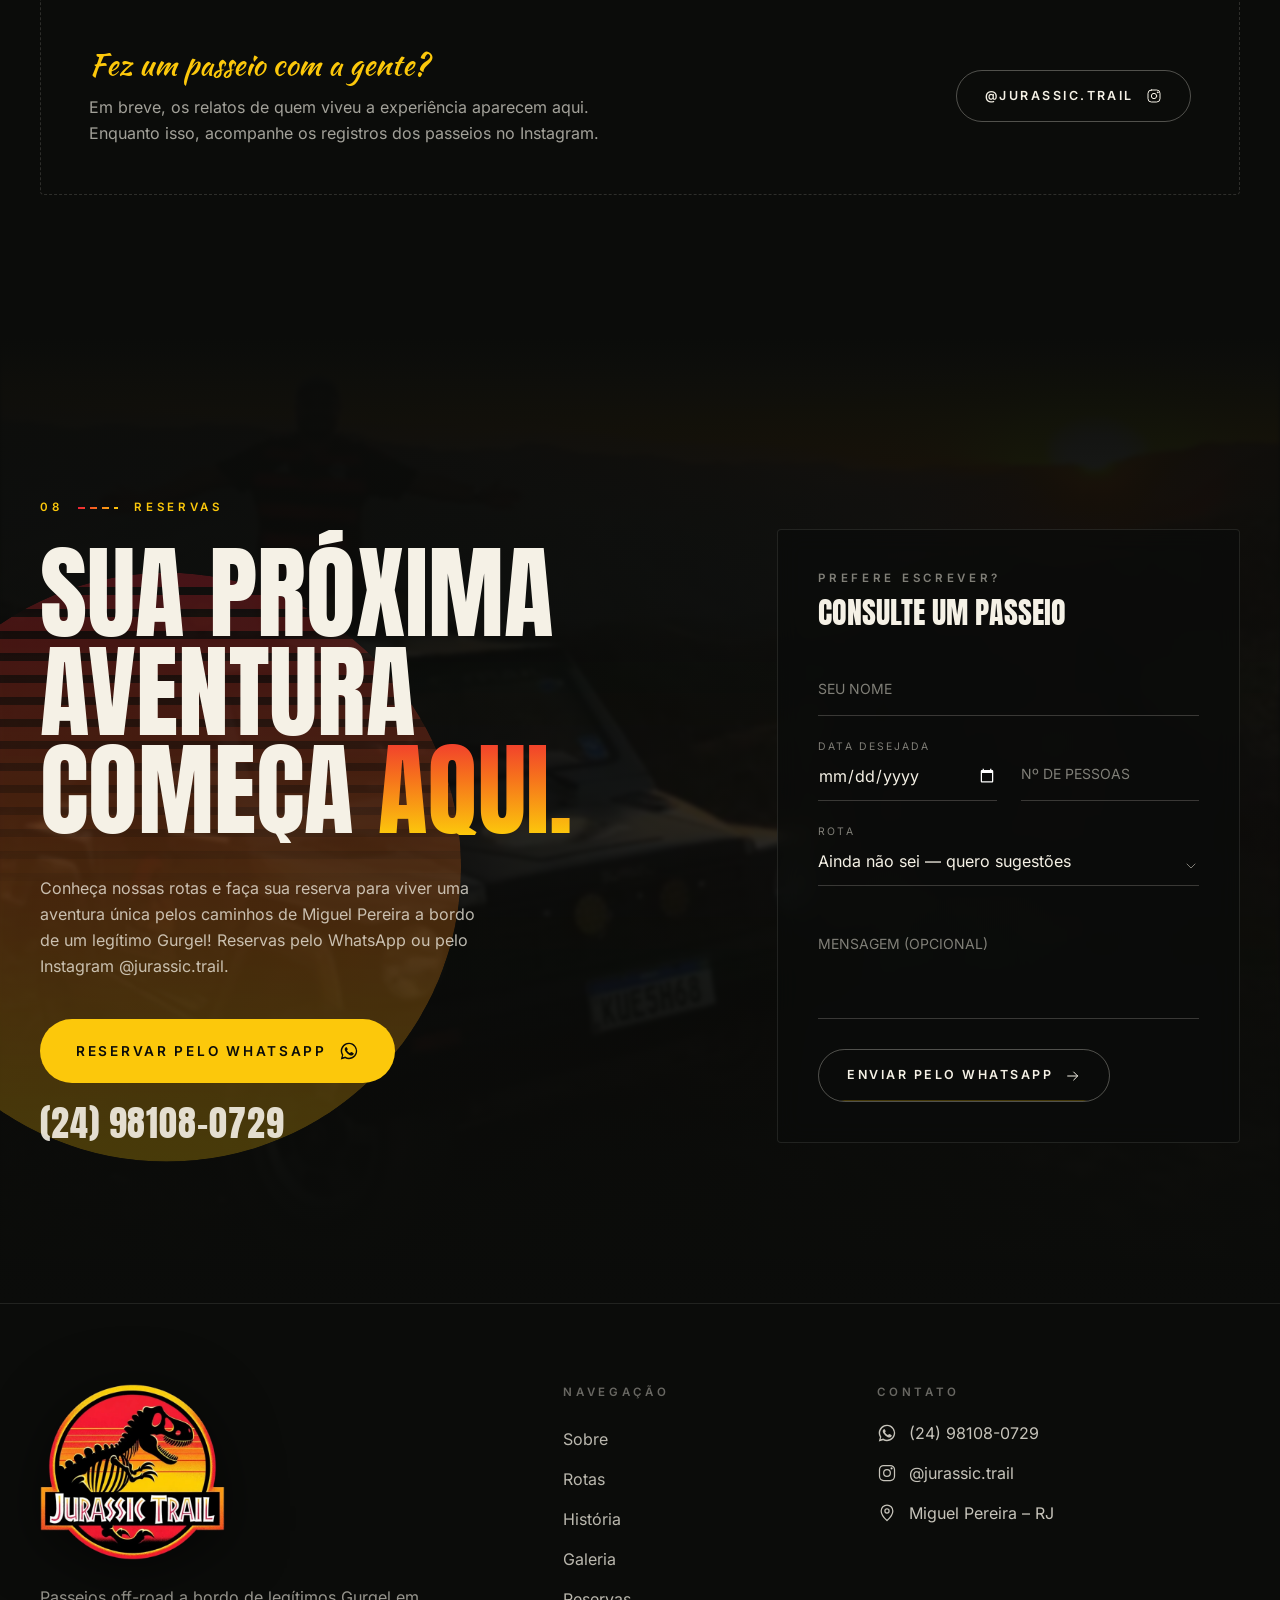
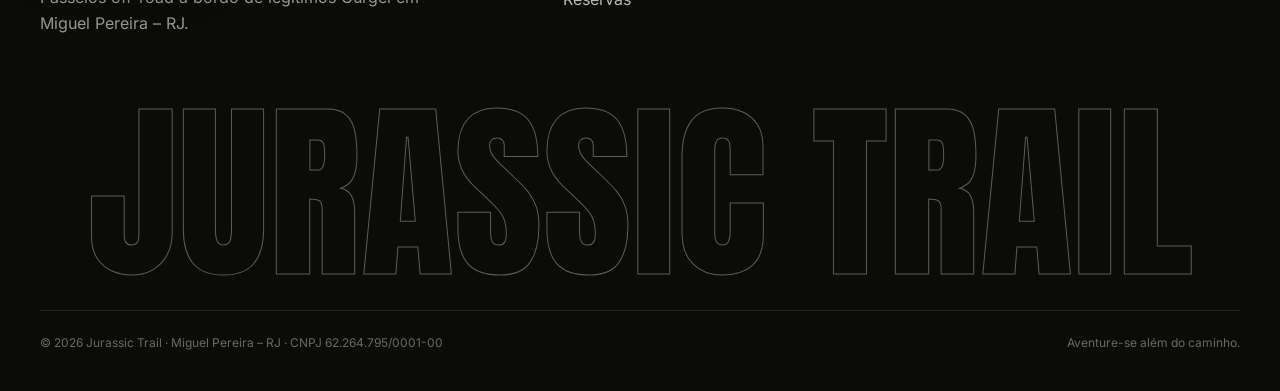
==== commit 239371ea: "SEO: pré-renderiza o conteúdo da página inicial no HTML e adiciona lastmod ao sitemap O texto do sit" ====
--- a/index.html
+++ b/index.html
@@ -57,6 +57,6 @@
       <p>Reservas pelo WhatsApp: <a href="https://wa.me/5524981080729">(24) 98108-0729</a> · <a href="https://www.instagram.com/jurassic.trail/">Instagram @jurassic.trail</a></p>
       <p><a href="./politica-de-privacidade/">Política de Privacidade</a> · <a href="./politica-de-cookies/">Política de Cookies</a> · <a href="./termos-de-uso/">Termos de Uso</a></p>
     </noscript>
-    <div id="root"></div>
+    <div id="root"><div class="grain"><div aria-hidden="true" class="pointer-events-none fixed inset-0 z-[100]" style="opacity: 0;"><div class="absolute left-0 top-0" style="transform: translateX(-100px) translateY(-100px);"><div class="flex -translate-x-1/2 -translate-y-1/2 items-center justify-center rounded-full border text-[10px] font-semibold uppercase tracking-[0.2em]" style="width: 30px; height: 30px; background-color: rgba(242, 195, 24, 0); border-color: rgba(237, 230, 214, 0.55); color: rgb(11, 12, 10);"></div></div><div class="absolute left-0 top-0 h-1.5 w-1.5 -translate-x-1/2 -translate-y-1/2 rounded-full bg-sun" style="opacity: 1; transform: translateX(-100px) translateY(-100px);"></div></div><header class="fixed inset-x-0 top-0 z-50" style="transform: none;"><div class="mx-auto flex max-w-[1600px] items-center justify-between px-4 transition-all duration-700 md:px-10 py-5 md:py-7"><a href="#inicio" aria-label="Jurassic Trail — início" class="transition-all duration-700 pointer-events-none -translate-y-3 opacity-0"><picture><source srcset="brand/logo-160.webp" type="image/webp"><img alt="Jurassic Trail" width="510" height="486" loading="lazy" decoding="async" class="h-11 md:h-12 w-auto select-none drop-shadow-[0_10px_30px_rgba(0,0,0,0.55)] " draggable="false" src="brand/logo-160.png"></picture></a><nav aria-label="Principal" class="hidden items-center gap-1 rounded-full border px-2 py-1.5 transition-colors duration-700 lg:flex border-transparent"><a href="#sobre" class="group relative px-4 py-2 text-[0.72rem] font-medium uppercase tracking-[0.22em] text-bone/80 transition-colors hover:text-bone">Sobre<span class="absolute inset-x-4 bottom-1 h-px origin-left scale-x-0 bg-sun transition-transform duration-500 group-hover:scale-x-100"></span></a><a href="#experiencias" class="group relative px-4 py-2 text-[0.72rem] font-medium uppercase tracking-[0.22em] text-bone/80 transition-colors hover:text-bone">Rotas<span class="absolute inset-x-4 bottom-1 h-px origin-left scale-x-0 bg-sun transition-transform duration-500 group-hover:scale-x-100"></span></a><a href="#miguel-pereira" class="group relative px-4 py-2 text-[0.72rem] font-medium uppercase tracking-[0.22em] text-bone/80 transition-colors hover:text-bone">História<span class="absolute inset-x-4 bottom-1 h-px origin-left scale-x-0 bg-sun transition-transform duration-500 group-hover:scale-x-100"></span></a><a href="#galeria" class="group relative px-4 py-2 text-[0.72rem] font-medium uppercase tracking-[0.22em] text-bone/80 transition-colors hover:text-bone">Galeria<span class="absolute inset-x-4 bottom-1 h-px origin-left scale-x-0 bg-sun transition-transform duration-500 group-hover:scale-x-100"></span></a><a href="#reservas" class="group relative px-4 py-2 text-[0.72rem] font-medium uppercase tracking-[0.22em] text-bone/80 transition-colors hover:text-bone">Reservas<span class="absolute inset-x-4 bottom-1 h-px origin-left scale-x-0 bg-sun transition-transform duration-500 group-hover:scale-x-100"></span></a></nav><div class="flex items-center gap-2"><a href="https://wa.me/5524981080729?text=Ol%C3%A1!%20Vim%20pelo%20site%20e%20quero%20saber%20mais%20sobre%20os%20passeios%20da%20Jurassic%20Trail." target="_blank" rel="noopener noreferrer" class="hidden items-center gap-2 rounded-full bg-sun px-5 py-3 text-[0.7rem] font-semibold uppercase tracking-[0.2em] text-night transition-colors hover:bg-bone md:inline-flex"><svg viewBox="0 0 24 24" class="h-4 w-4" fill="currentColor"><path d="M12.04 2a9.9 9.9 0 0 0-8.5 15l-1.4 5.1 5.2-1.4A9.9 9.9 0 1 0 12.04 2Zm0 18.1a8.2 8.2 0 0 1-4.2-1.2l-.3-.2-3.1.8.8-3-.2-.3a8.2 8.2 0 1 1 7 3.9Zm4.5-6.1c-.2-.1-1.5-.7-1.7-.8-.2-.1-.4-.1-.6.1l-.8 1c-.1.2-.3.2-.5.1a6.7 6.7 0 0 1-3.3-2.9c-.3-.4.2-.4.7-1.4.1-.2 0-.3 0-.4l-.8-1.8c-.2-.5-.4-.4-.6-.4h-.5a1 1 0 0 0-.7.3 3 3 0 0 0-.9 2.2 5.2 5.2 0 0 0 1.1 2.7 11.8 11.8 0 0 0 4.5 4c1.7.7 2.3.8 3.2.6a2.7 2.7 0 0 0 1.8-1.3 2.2 2.2 0 0 0 .1-1.3c0-.1-.2-.2-.4-.3Z"></path></svg> Reservar</a><button type="button" aria-label="Abrir menu" aria-expanded="false" class="flex h-12 w-12 flex-col items-center justify-center gap-1.5 rounded-full border border-bone/20 bg-night/60 backdrop-blur-md lg:hidden"><span class="h-px w-5 bg-bone transition-transform duration-500 "></span><span class="h-px w-5 bg-bone transition-transform duration-500 "></span></button></div></div></header><main><section id="inicio" aria-label="Jurassic Trail — início" class="relative h-[100svh] min-h-[640px] overflow-hidden bg-night"><div aria-hidden="true" class="pointer-events-none absolute inset-0 z-30 flex items-center justify-center bg-night" style="clip-path: inset(0px 0px 100%);"><div class="bg-sunset-x h-0.5 w-40 origin-left" style="transform: none;"></div></div><div class="absolute inset-0" style="transform: scale(1.05);"><div class="absolute inset-[-3%]" style="transform: none;"><picture><source srcset="img/hero.webp" type="image/webp"><img alt="Logo da Jurassic Trail no capô do Gurgel" width="360" height="640" loading="eager" decoding="async" class="h-full w-full object-cover" src="img/hero.jpg"></picture></div></div><div aria-hidden="true" class="absolute inset-0 bg-gradient-to-t from-night via-transparent to-night/25"></div><div aria-hidden="true" class="absolute inset-0 hidden bg-gradient-to-r from-night/70 via-night/10 to-transparent lg:block"></div><div aria-hidden="true" class="absolute -left-1/4 top-1/3 h-[60vh] w-[70vw] rounded-full opacity-25 blur-3xl" style="background: radial-gradient(closest-side, rgba(239, 34, 54, 0.35), rgba(246, 115, 28, 0.18) 55%, transparent);"></div><div aria-hidden="true" class="text-outline pointer-events-none absolute -bottom-[0.2em] left-0 hidden whitespace-nowrap font-display text-[20vw] opacity-25 uppercase leading-none lg:block" style="transform: none;">Off road · Off road</div><div class="relative z-10 mx-auto flex h-full max-w-[1600px] items-end px-4 pb-10 pt-28 md:px-10 lg:items-center lg:pb-10"><div class="max-w-3xl lg:w-[58%]" style="opacity: 1; transform: none;"><div class="mb-5 flex items-center gap-5 md:mb-7"><div class="shrink-0" style="opacity: 1; transform: none;"><picture><source srcset="brand/logo-320.webp" type="image/webp"><img alt="Jurassic Trail" width="510" height="486" loading="eager" decoding="async" class="h-20 md:h-24 w-auto select-none drop-shadow-[0_10px_30px_rgba(0,0,0,0.55)] !h-20 md:!h-24 lg:!h-28" draggable="false" src="brand/logo-320.png"></picture></div><div class="flex flex-col gap-2.5" style="opacity: 1; transform: none;"><span class="eyebrow text-sun">Miguel Pereira — RJ</span><span class="trail-line w-16"></span><span class="eyebrow text-bone/70">Passeios off-road em Gurgel</span></div></div><h1 class="font-display text-[15vw] uppercase leading-[0.96] tracking-[-0.01em] text-bone sm:text-[13vw] lg:text-[8.6vw] xl:text-[8rem]" aria-label="NATUREZA, AVENTURA E HISTÓRIA."><span class="block" aria-hidden="true"><span class="block"><span class="-mt-[0.18em] inline-block overflow-hidden pb-[0.08em] pt-[0.18em] align-bottom"><span class="inline-block will-change-transform " style="transform: none;">NATUREZA,</span></span></span><span class="block"><span class="-mt-[0.18em] inline-block overflow-hidden pb-[0.08em] pt-[0.18em] align-bottom"><span class="inline-block will-change-transform " style="transform: none;">AVENTURA</span>&nbsp;</span><span class="-mt-[0.18em] inline-block overflow-hidden pb-[0.08em] pt-[0.18em] align-bottom"><span class="inline-block will-change-transform " style="transform: none;">E</span></span></span><span class="block"><span class="-mt-[0.18em] inline-block overflow-hidden pb-[0.08em] pt-[0.18em] align-bottom"><span class="inline-block will-change-transform text-sunset" style="transform: none;">HISTÓRIA.</span></span></span></span></h1><p class="mt-5 max-w-xl text-[0.95rem] leading-relaxed text-bone/85 md:mt-7 md:text-lg" style="opacity: 1; transform: none;">Explore Miguel Pereira de um jeito diferente a bordo de legítimos veículos Gurgel, ícones da indústria automobilística brasileira, com a <span class="text-sun">Jurassic Trail</span>.</p><div class="mt-7 flex flex-wrap items-center gap-3 pr-14 sm:pr-0 md:mt-9" style="opacity: 0; transform: translateY(20px);"><div class="inline-block" style="transform: none;"><a href="#experiencias" class="group relative inline-flex min-h-[52px] items-center gap-3 overflow-hidden rounded-full px-7 py-4 text-[0.78rem] font-semibold uppercase tracking-[0.2em] transition-colors duration-500 bg-sun text-night "><span aria-hidden="true" class="absolute inset-0 translate-y-full rounded-full transition-transform duration-500 ease-[var(--ease-expo)] group-hover:translate-y-0 bg-bone"></span><span class="relative">Ver rotas e valores</span><span class="relative transition-transform duration-500 group-hover:translate-x-1"><svg viewBox="0 0 24 24" class="h-4 w-4" fill="none" stroke="currentColor" stroke-width="1.5" stroke-linecap="round" stroke-linejoin="round"><path d="M4 12h15M13 6l6 6-6 6"></path></svg></span></a></div><div class="inline-block" style="transform: none;"><a href="#sobre" class="group relative inline-flex min-h-[52px] items-center gap-3 overflow-hidden rounded-full px-7 py-4 text-[0.78rem] font-semibold uppercase tracking-[0.2em] transition-colors duration-500 border border-bone/30 text-bone hover:text-night "><span aria-hidden="true" class="absolute inset-0 translate-y-full rounded-full transition-transform duration-500 ease-[var(--ease-expo)] group-hover:translate-y-0 bg-sun"></span><span class="relative">Conheça a Jurassic Trail</span></a></div></div></div></div><button type="button" aria-label="Rolar para a próxima seção" class="absolute bottom-6 left-1/2 z-20 hidden -translate-x-1/2 flex-col items-center gap-3 md:flex" style="opacity: 1;"><span class="eyebrow text-[0.6rem] text-bone/60">Role</span><span class="relative h-14 w-px overflow-hidden bg-bone/20"><span class="absolute inset-x-0 top-0 h-1/2 bg-sun"></span></span></button><div class="absolute bottom-7 left-10 z-20 hidden text-[0.65rem] tracking-[0.25em] text-bone/50 lg:block">22°27′S · 43°28′W</div></section><section id="sobre" class="relative overflow-hidden px-4 py-28 md:px-10 md:py-40"><div class="mx-auto grid max-w-[1400px] gap-14 lg:grid-cols-12 lg:gap-10"><div class="lg:col-span-6 lg:pt-10"><div style="opacity: 0; transform: translateY(28px);"><p class="eyebrow mb-8 flex items-center gap-4 text-sun"><span>02</span> <span class="trail-line w-10"></span> <span>Sobre a Jurassic Trail</span></p></div><h2 class="font-display text-[13vw] uppercase leading-[0.9] sm:text-[9vw] lg:text-[5.6vw] xl:text-[5.4rem]" aria-label="MAIS DO QUE UM PASSEIO. UMA EXPERIÊNCIA."><span class="block" aria-hidden="true"><span class="block"><span class="-mt-[0.18em] inline-block overflow-hidden pb-[0.08em] pt-[0.18em] align-bottom"><span class="inline-block will-change-transform " style="transform: translateY(110%) rotate(4deg);">MAIS</span>&nbsp;</span><span class="-mt-[0.18em] inline-block overflow-hidden pb-[0.08em] pt-[0.18em] align-bottom"><span class="inline-block will-change-transform " style="transform: translateY(110%) rotate(4deg);">DO</span>&nbsp;</span><span class="-mt-[0.18em] inline-block overflow-hidden pb-[0.08em] pt-[0.18em] align-bottom"><span class="inline-block will-change-transform " style="transform: translateY(110%) rotate(4deg);">QUE</span></span></span><span class="block"><span class="-mt-[0.18em] inline-block overflow-hidden pb-[0.08em] pt-[0.18em] align-bottom"><span class="inline-block will-change-transform " style="transform: translateY(110%) rotate(4deg);">UM</span>&nbsp;</span><span class="-mt-[0.18em] inline-block overflow-hidden pb-[0.08em] pt-[0.18em] align-bottom"><span class="inline-block will-change-transform " style="transform: translateY(110%) rotate(4deg);">PASSEIO.</span></span></span><span class="block"><span class="-mt-[0.18em] inline-block overflow-hidden pb-[0.08em] pt-[0.18em] align-bottom"><span class="inline-block will-change-transform " style="transform: translateY(110%) rotate(4deg);">UMA</span>&nbsp;</span><span class="-mt-[0.18em] inline-block overflow-hidden pb-[0.08em] pt-[0.18em] align-bottom"><span class="inline-block will-change-transform text-sunset" style="transform: translateY(110%) rotate(4deg);">EXPERIÊNCIA.</span></span></span></span></h2><div class="mt-10 grid gap-6 text-bone/75 md:grid-cols-2 md:gap-8 lg:mt-14"><div style="opacity: 0; transform: translateY(28px);"><p class="leading-relaxed">O Jurassic Trail une aventura, natureza e história em passeios por estradas e cenários marcantes da região, proporcionando momentos únicos, belas paisagens e registros inesquecíveis. Prepare-se para sair do comum e viver uma experiência sobre rodas, com o espírito de aventura e a autenticidade de um clássico nacional.</p></div><div style="opacity: 0; transform: translateY(28px);"><p class="leading-relaxed">O Jurassic Trail nasceu do sonho de um casal que acredita que grandes aventuras ficam ainda melhores quando são compartilhadas. Transformamos nossa paixão pelos veículos Gurgel em uma iniciativa para valorizar o turismo de Miguel Pereira e manter viva a história de uma marca que representa a criatividade e a ousadia da indústria automobilística brasileira.</p></div></div><div class="mt-12" style="opacity: 0; transform: translateY(28px);"><p class="font-script text-3xl text-sun md:text-4xl">Viva essa experiência.</p></div></div><div class="relative lg:col-span-6"><div class="relative overflow-hidden bg-night-2 aspect-[4/5] w-full rounded-sm sm:w-[78%] lg:ml-auto" style="clip-path: inset(100% 0px 0px);"><div class="absolute inset-[-12%]" style="transform: translateY(-70px) scale(1.25);"><picture><source srcset="img/gurgel-trilha.webp" type="image/webp"><img alt="Gurgel da Jurassic Trail em uma trilha na mata" width="360" height="640" loading="lazy" decoding="async" class="h-full w-full object-cover" src="img/gurgel-trilha.jpg"></picture></div></div><div class="absolute -bottom-10 left-0 hidden w-[42%] sm:block lg:-left-10" style="transform: translateY(30%);"><div class="relative overflow-hidden bg-night-2 aspect-[3/4] w-full rounded-sm border-[6px] border-night" style="clip-path: inset(0px 100% 0px 0px);"><div class="absolute inset-[-12%]" style="transform: translateY(-30px) scale(1.25);"><picture><source srcset="img/casal-por-do-sol.webp" type="image/webp"><img alt="Casal fundador da Jurassic Trail no pôr do sol" width="360" height="640" loading="lazy" decoding="async" class="h-full w-full object-cover" src="img/casal-por-do-sol.jpg"></picture></div></div></div><span class="eyebrow absolute -right-2 top-6 hidden origin-top-right rotate-90 text-bone/40 lg:block">Serra Fluminense</span></div></div></section><div aria-hidden="true" class="overflow-hidden bg-sunset-x py-4 text-night"><div class="flex w-max items-center gap-8 whitespace-nowrap font-display text-3xl uppercase md:text-5xl" style="transform: none;"><span class="flex items-center gap-8">Trilhas · Cachoeiras · História · Pôr do sol<span class="inline-block h-2 w-2 rotate-45 bg-night"></span></span><span class="flex items-center gap-8">Trilhas · Cachoeiras · História · Pôr do sol<span class="inline-block h-2 w-2 rotate-45 bg-night"></span></span><span class="flex items-center gap-8">Trilhas · Cachoeiras · História · Pôr do sol<span class="inline-block h-2 w-2 rotate-45 bg-night"></span></span><span class="flex items-center gap-8">Trilhas · Cachoeiras · História · Pôr do sol<span class="inline-block h-2 w-2 rotate-45 bg-night"></span></span><span class="flex items-center gap-8">Trilhas · Cachoeiras · História · Pôr do sol<span class="inline-block h-2 w-2 rotate-45 bg-night"></span></span><span class="flex items-center gap-8">Trilhas · Cachoeiras · História · Pôr do sol<span class="inline-block h-2 w-2 rotate-45 bg-night"></span></span></div></div><section id="experiencias" class="relative" style="height: calc(571px + 100vh);"><div class="sticky top-0 flex h-screen flex-col justify-center overflow-hidden"><div class="flex w-max items-stretch gap-8 pl-10 pr-[10vw]" style="transform: none;"><div class="flex w-full shrink-0 flex-col justify-between lg:w-[min(34vw,480px)] lg:pr-8"><div><p class="eyebrow mb-8 flex items-center gap-4 text-sun"><span>03</span> <span class="trail-line w-10"></span> <span>Rotas e reservas</span></p><h2 class="font-display text-[14vw] uppercase leading-[0.9] sm:text-[9vw] lg:text-[5vw] xl:text-[4.8rem]" aria-label="O CAMINHO É O DESTINO."><span class="block" aria-hidden="true"><span class="block"><span class="-mt-[0.18em] inline-block overflow-hidden pb-[0.08em] pt-[0.18em] align-bottom"><span class="inline-block will-change-transform " style="transform: translateY(110%) rotate(4deg);">O</span>&nbsp;</span><span class="-mt-[0.18em] inline-block overflow-hidden pb-[0.08em] pt-[0.18em] align-bottom"><span class="inline-block will-change-transform " style="transform: translateY(110%) rotate(4deg);">CAMINHO</span></span></span><span class="block"><span class="-mt-[0.18em] inline-block overflow-hidden pb-[0.08em] pt-[0.18em] align-bottom"><span class="inline-block will-change-transform " style="transform: translateY(110%) rotate(4deg);">É</span>&nbsp;</span><span class="-mt-[0.18em] inline-block overflow-hidden pb-[0.08em] pt-[0.18em] align-bottom"><span class="inline-block will-change-transform " style="transform: translateY(110%) rotate(4deg);">O</span>&nbsp;</span><span class="-mt-[0.18em] inline-block overflow-hidden pb-[0.08em] pt-[0.18em] align-bottom"><span class="inline-block will-change-transform " style="transform: translateY(110%) rotate(4deg);">DESTINO.</span></span></span></span></h2><p class="mt-8 max-w-sm leading-relaxed text-bone/70">Um passeio off-road cheio de história e natureza a bordo de um Gurgel X12, visitando pontos turísticos naturais e culturais, sempre com segurança e tranquilidade. Recomendamos levar: frutas ou lanchinhos, protetor solar, repelente, corta-vento ou agasalho leve e garrafinha de água.</p></div><p class="eyebrow mt-10 hidden items-center gap-3 text-bone/40 lg:flex">Role para explorar <svg viewBox="0 0 24 24" class="h-4 w-4" fill="none" stroke="currentColor" stroke-width="1.5" stroke-linecap="round" stroke-linejoin="round"><path d="M4 12h15M13 6l6 6-6 6"></path></svg></p></div><article class="group relative flex w-full shrink-0 flex-col lg:w-[min(30vw,420px,calc((100vh-230px)*0.75))]" data-cursor="Ver"><div class="relative aspect-[3/4] overflow-hidden rounded-sm bg-night-2"><picture><source srcset="img/gruta-mirante.webp" type="image/webp"><img alt="Rota Expressa" width="360" height="640" loading="lazy" decoding="async" class="h-full w-full scale-[1.04] object-cover transition-transform duration-[1.6s] ease-[var(--ease-expo)] group-hover:scale-[1.14]" src="img/gruta-mirante.jpg"></picture><div class="absolute inset-0 bg-gradient-to-t from-night via-night/20 to-transparent opacity-90 transition-opacity duration-700 group-hover:opacity-100"></div><span class="absolute left-5 top-5 text-sunset font-display text-6xl leading-none md:text-7xl">01</span><span class="eyebrow absolute right-5 top-6 rounded-full border border-bone/25 px-3 py-1.5 text-[0.58rem] text-bone/80 backdrop-blur-sm">1h a 1h20</span><div class="absolute inset-x-5 bottom-5"><p class="eyebrow mb-3 text-[0.62rem] text-sun">01 — R$ 160 (3 ou 4 pessoas) · Casal R$ 130</p><h3 class="font-display text-4xl uppercase leading-none md:text-5xl">Rota Expressa</h3><div class="grid transition-[grid-template-rows] duration-700 ease-[var(--ease-expo)] [grid-template-rows:1fr] lg:[grid-template-rows:0fr] lg:group-hover:[grid-template-rows:1fr]"><div class="overflow-hidden"><p class="mt-4 text-sm leading-relaxed text-bone/80">Saída e retorno na Rua Coberta, trecho off-road e parada única na Gruta dos Escravizados, com sessão de fotos.</p><ul class="mt-4 flex flex-wrap gap-2"><li class="rounded-full bg-bone/10 px-3 py-1 text-[0.7rem] text-bone/80">Gruta dos Escravizados</li><li class="rounded-full bg-bone/10 px-3 py-1 text-[0.7rem] text-bone/80">Trecho off-road</li><li class="rounded-full bg-bone/10 px-3 py-1 text-[0.7rem] text-bone/80">Sessão de fotos</li></ul></div></div></div></div><a href="https://wa.me/5524981080729?text=Ol%C3%A1!%20Quero%20reservar%20a%20%22Rota%20Expressa%22%20da%20Jurassic%20Trail." target="_blank" rel="noopener noreferrer" class="mt-4 flex min-h-[52px] items-center justify-between border-b border-bone/15 py-3 text-[0.72rem] font-semibold uppercase tracking-[0.2em] text-bone/85 transition-colors hover:border-sun hover:text-sun">Consultar disponibilidade<svg viewBox="0 0 24 24" class="h-4 w-4 transition-transform duration-500 group-hover:translate-x-1" fill="none" stroke="currentColor" stroke-width="1.5" stroke-linecap="round" stroke-linejoin="round"><path d="M4 12h15M13 6l6 6-6 6"></path></svg></a></article><article class="group relative flex w-full shrink-0 flex-col lg:w-[min(30vw,420px,calc((100vh-230px)*0.75))]" data-cursor="Ver"><div class="relative aspect-[3/4] overflow-hidden rounded-sm bg-night-2"><picture><source srcset="img/ponte-paulo-de-frontin.webp" type="image/webp"><img alt="Rota Mid" width="360" height="640" loading="lazy" decoding="async" class="h-full w-full scale-[1.04] object-cover transition-transform duration-[1.6s] ease-[var(--ease-expo)] group-hover:scale-[1.14]" src="img/ponte-paulo-de-frontin.jpg"></picture><div class="absolute inset-0 bg-gradient-to-t from-night via-night/20 to-transparent opacity-90 transition-opacity duration-700 group-hover:opacity-100"></div><span class="absolute left-5 top-5 text-sunset font-display text-6xl leading-none md:text-7xl">02</span><span class="eyebrow absolute right-5 top-6 rounded-full border border-bone/25 px-3 py-1.5 text-[0.58rem] text-bone/80 backdrop-blur-sm">Aprox. 2h30</span><div class="absolute inset-x-5 bottom-5"><p class="eyebrow mb-3 text-[0.62rem] text-sun">02 — R$ 330 (3 ou 4 pessoas) · Casal R$ 300</p><h3 class="font-display text-4xl uppercase leading-none md:text-5xl">Rota Mid</h3><div class="grid transition-[grid-template-rows] duration-700 ease-[var(--ease-expo)] [grid-template-rows:1fr] lg:[grid-template-rows:0fr] lg:group-hover:[grid-template-rows:1fr]"><div class="overflow-hidden"><p class="mt-4 text-sm leading-relaxed text-bone/80">Passeio médio: experiência equilibrada, mesclando natureza, história e aventura, com maior tempo de trilha e contemplação.</p><ul class="mt-4 flex flex-wrap gap-2"><li class="rounded-full bg-bone/10 px-3 py-1 text-[0.7rem] text-bone/80">Rua do Aroma</li><li class="rounded-full bg-bone/10 px-3 py-1 text-[0.7rem] text-bone/80">Estação Gov. Portela</li><li class="rounded-full bg-bone/10 px-3 py-1 text-[0.7rem] text-bone/80">Gruta dos Escravizados</li><li class="rounded-full bg-bone/10 px-3 py-1 text-[0.7rem] text-bone/80">Mirante da Gruta</li><li class="rounded-full bg-bone/10 px-3 py-1 text-[0.7rem] text-bone/80">Túnel de Pedra</li><li class="rounded-full bg-bone/10 px-3 py-1 text-[0.7rem] text-bone/80">Ponte Eng. Paulo de Frontin</li></ul></div></div></div></div><a href="https://wa.me/5524981080729?text=Ol%C3%A1!%20Quero%20reservar%20a%20%22Rota%20Mid%22%20da%20Jurassic%20Trail." target="_blank" rel="noopener noreferrer" class="mt-4 flex min-h-[52px] items-center justify-between border-b border-bone/15 py-3 text-[0.72rem] font-semibold uppercase tracking-[0.2em] text-bone/85 transition-colors hover:border-sun hover:text-sun">Consultar disponibilidade<svg viewBox="0 0 24 24" class="h-4 w-4 transition-transform duration-500 group-hover:translate-x-1" fill="none" stroke="currentColor" stroke-width="1.5" stroke-linecap="round" stroke-linejoin="round"><path d="M4 12h15M13 6l6 6-6 6"></path></svg></a></article><article class="group relative flex w-full shrink-0 flex-col lg:w-[min(30vw,420px,calc((100vh-230px)*0.75))]" data-cursor="Ver"><div class="relative aspect-[3/4] overflow-hidden rounded-sm bg-night-2"><picture><source srcset="img/cachoeiras-04.webp" type="image/webp"><img alt="Rota Long" width="360" height="640" loading="lazy" decoding="async" class="h-full w-full scale-[1.04] object-cover transition-transform duration-[1.6s] ease-[var(--ease-expo)] group-hover:scale-[1.14]" src="img/cachoeiras-04.jpg"></picture><div class="absolute inset-0 bg-gradient-to-t from-night via-night/20 to-transparent opacity-90 transition-opacity duration-700 group-hover:opacity-100"></div><span class="absolute left-5 top-5 text-sunset font-display text-6xl leading-none md:text-7xl">03</span><span class="eyebrow absolute right-5 top-6 rounded-full border border-bone/25 px-3 py-1.5 text-[0.58rem] text-bone/80 backdrop-blur-sm">Aprox. 4h</span><div class="absolute inset-x-5 bottom-5"><p class="eyebrow mb-3 text-[0.62rem] text-sun">03 — R$ 400 (3 ou 4 pessoas) · Casal R$ 370</p><h3 class="font-display text-4xl uppercase leading-none md:text-5xl">Rota Long</h3><div class="grid transition-[grid-template-rows] duration-700 ease-[var(--ease-expo)] [grid-template-rows:1fr] lg:[grid-template-rows:0fr] lg:group-hover:[grid-template-rows:1fr]"><div class="overflow-hidden"><p class="mt-4 text-sm leading-relaxed text-bone/80">Passeio longo: vivência completa de Miguel Pereira e região, explorando atrativos naturais e históricos em um dia de aventura.</p><ul class="mt-4 flex flex-wrap gap-2"><li class="rounded-full bg-bone/10 px-3 py-1 text-[0.7rem] text-bone/80">Rua do Aroma</li><li class="rounded-full bg-bone/10 px-3 py-1 text-[0.7rem] text-bone/80">Estação Gov. Portela</li><li class="rounded-full bg-bone/10 px-3 py-1 text-[0.7rem] text-bone/80">Gruta e Mirante</li><li class="rounded-full bg-bone/10 px-3 py-1 text-[0.7rem] text-bone/80">Túnel de Pedra</li><li class="rounded-full bg-bone/10 px-3 py-1 text-[0.7rem] text-bone/80">Mirante da Hidrelétrica</li><li class="rounded-full bg-bone/10 px-3 py-1 text-[0.7rem] text-bone/80">Cachoeira Monte Líbano</li><li class="rounded-full bg-bone/10 px-3 py-1 text-[0.7rem] text-bone/80">Cachoeira Secreta</li><li class="rounded-full bg-bone/10 px-3 py-1 text-[0.7rem] text-bone/80">Ponte Eng. Paulo de Frontin</li></ul></div></div></div></div><a href="https://wa.me/5524981080729?text=Ol%C3%A1!%20Quero%20reservar%20a%20%22Rota%20Long%22%20da%20Jurassic%20Trail." target="_blank" rel="noopener noreferrer" class="mt-4 flex min-h-[52px] items-center justify-between border-b border-bone/15 py-3 text-[0.72rem] font-semibold uppercase tracking-[0.2em] text-bone/85 transition-colors hover:border-sun hover:text-sun">Consultar disponibilidade<svg viewBox="0 0 24 24" class="h-4 w-4 transition-transform duration-500 group-hover:translate-x-1" fill="none" stroke="currentColor" stroke-width="1.5" stroke-linecap="round" stroke-linejoin="round"><path d="M4 12h15M13 6l6 6-6 6"></path></svg></a></article></div><div class="absolute inset-x-10 bottom-8 h-px bg-bone/10"><div class="h-px bg-sun" style="width: 0%;"></div></div></div></section><section id="miguel-pereira" class="relative overflow-hidden bg-moss/40 py-28 md:py-40"><div aria-hidden="true" class="pointer-events-none absolute top-16 whitespace-nowrap font-display text-[24vw] uppercase leading-none text-bone/[0.04] md:top-24" style="transform: translateX(10%);">Miguel Pereira · Serra Fluminense ·</div><div class="relative mx-auto max-w-[1400px] px-4 md:px-10"><div class="grid gap-10 lg:grid-cols-12"><div class="lg:col-span-5"><div style="opacity: 0; transform: translateY(28px);"><p class="eyebrow mb-8 flex items-center gap-4 text-sun"><span>04</span> <span class="trail-line w-10"></span> <span>História e curiosidades</span></p></div><h2 class="font-display text-[14vw] uppercase leading-[0.9] sm:text-[9vw] lg:text-[5.2vw] xl:text-[5rem]" aria-label="A SERRA COMO VOCÊ NUNCA VIU."><span class="block" aria-hidden="true"><span class="block"><span class="-mt-[0.18em] inline-block overflow-hidden pb-[0.08em] pt-[0.18em] align-bottom"><span class="inline-block will-change-transform " style="transform: translateY(110%) rotate(4deg);">A</span>&nbsp;</span><span class="-mt-[0.18em] inline-block overflow-hidden pb-[0.08em] pt-[0.18em] align-bottom"><span class="inline-block will-change-transform " style="transform: translateY(110%) rotate(4deg);">SERRA</span></span></span><span class="block"><span class="-mt-[0.18em] inline-block overflow-hidden pb-[0.08em] pt-[0.18em] align-bottom"><span class="inline-block will-change-transform " style="transform: translateY(110%) rotate(4deg);">COMO</span>&nbsp;</span><span class="-mt-[0.18em] inline-block overflow-hidden pb-[0.08em] pt-[0.18em] align-bottom"><span class="inline-block will-change-transform " style="transform: translateY(110%) rotate(4deg);">VOCÊ</span></span></span><span class="block"><span class="-mt-[0.18em] inline-block overflow-hidden pb-[0.08em] pt-[0.18em] align-bottom"><span class="inline-block will-change-transform " style="transform: translateY(110%) rotate(4deg);">NUNCA</span>&nbsp;</span><span class="-mt-[0.18em] inline-block overflow-hidden pb-[0.08em] pt-[0.18em] align-bottom"><span class="inline-block will-change-transform " style="transform: translateY(110%) rotate(4deg);">VIU.</span></span></span></span></h2></div><div class="self-end lg:col-span-5 lg:col-start-8" style="opacity: 0; transform: translateY(28px);"><div class="space-y-5 leading-relaxed text-bone/75"><h3 class="font-display text-2xl uppercase tracking-wide text-sun">Gurgel Motores e o Gurgel X12</h3><p>A Gurgel Motores marcou a história da indústria automobilística brasileira com a visão de João Augusto Conrado do Amaral Gurgel, que acreditava na capacidade nacional de desenvolver veículos próprios, robustos e adaptados às condições do Brasil. Entre seus modelos mais emblemáticos está o Gurgel X12, um legítimo utilitário fora de estrada, que vai muito além da aparência de um buggy.</p><p>Diferentemente dos buggies tradicionais, o X12 foi concebido como um veículo utilitário de vocação fora de estrada, com estrutura própria, carroceria de fibra de vidro e soluções de engenharia desenvolvidas pela Gurgel. Sua proposta era enfrentar diferentes tipos de terreno com simplicidade, resistência e personalidade.</p><p>No Jurassic Trail, essa história ganha vida por meio de dois exemplares: o Carro 01, um Gurgel X12 1988, e o Carro 02, um Gurgel X12 1980. Mais do que automóveis clássicos, nossos Gurgel representam a criatividade, a ousadia e o orgulho de uma indústria genuinamente brasileira. A cada passeio, celebramos esse legado e construímos novas memórias sobre rodas!</p><h3 class="font-display text-2xl uppercase tracking-wide text-sun">Ponte Engenheiro Paulo de Frontin</h3><p>Construído em 1897 e inaugurado em 29 de março de 1898, o Viaduto Ferroviário Paulo de Frontin fica em Vera Cruz, Miguel Pereira (RJ). Com 82 metros de comprimento e cerca de 32 metros de altura sobre o Rio Santana, foi projetado para a passagem dos trens da antiga Estrada de Ferro Melhoramentos do Brasil, integrando depois a Linha Auxiliar da Estrada de Ferro Central do Brasil. Hoje é um importante patrimônio histórico da região. Uma de suas curiosidades é a estrutura metálica de origem belga, com um arco central que forma uma curva impressionante — característica pela qual é reconhecido como um viaduto ferroviário singular no mundo.</p><h3 class="font-display text-2xl uppercase tracking-wide text-sun">Monumento Natural Gruta dos Escravizados</h3><p>Localizada em Governador Portela, distrito de Miguel Pereira, a Gruta dos Escravizados é um importante patrimônio histórico, cultural e ambiental. Construída no século XVIII por pessoas escravizadas, a gruta teria sido dedicada à devoção a Nossa Senhora da Penna, preservando marcas de fé e espiritualidade em meio às formações rochosas talhadas à mão. Em 1º de março de 2011, a área foi reconhecida como unidade de conservação municipal, com cerca de 34 mil m². Mais do que um ponto turístico, o local convida à reflexão sobre a memória da escravidão e a importância de preservar a história. Do alto, uma vista panorâmica de 360° revela todo o vale, com montanhas, vegetação e um pôr do sol de tirar o fôlego.</p></div></div></div><div class="relative mt-20 grid grid-cols-6 gap-4 md:mt-28 md:grid-cols-12 md:gap-6"><figure class="col-span-4 md:col-span-5" style="transform: translateY(60px);"><div class="relative overflow-hidden bg-night-2 aspect-[4/5] w-full" style="clip-path: inset(100% 0px 0px);"><div class="absolute inset-[-12%]" style="transform: translateY(-50px) scale(1.25);"><picture><source srcset="img/gurgel-x12-1988.webp" type="image/webp"><img alt="Carro 01: Gurgel X12 1988" width="360" height="640" loading="lazy" decoding="async" class="h-full w-full object-cover" src="img/gurgel-x12-1988.jpg"></picture></div></div><figcaption class="eyebrow mt-4 flex justify-between text-[0.6rem] text-bone/50"><span>Carro 01</span><span>Gurgel X12 1988</span></figcaption></figure><figure class="col-span-3 col-start-4 -mt-24 md:col-span-3 md:col-start-7 md:mt-40" style="transform: translateY(180px);"><div class="relative overflow-hidden bg-night-2 aspect-[3/5] w-full" style="clip-path: inset(0px 0px 0px 100%);"><div class="absolute inset-[-12%]" style="transform: translateY(-40px) scale(1.25);"><picture><source srcset="img/ponte-paulo-de-frontin.webp" type="image/webp"><img alt="Ponte Engenheiro Paulo de Frontin com o Gurgel da Jurassic Trail" width="360" height="640" loading="lazy" decoding="async" class="h-full w-full object-cover" src="img/ponte-paulo-de-frontin.jpg"></picture></div></div><figcaption class="eyebrow mt-4 text-[0.6rem] text-bone/50">Ponte Eng. Paulo de Frontin · 1898</figcaption></figure><figure class="col-span-3 col-start-1 -mt-10 md:col-span-3 md:col-start-10 md:mt-8" style="transform: translateY(60px);"><div class="relative overflow-hidden bg-night-2 aspect-square w-full" style="clip-path: inset(0px 100% 0px 0px);"><div class="absolute inset-[-12%]" style="transform: translateY(-30px) scale(1.25);"><picture><source srcset="img/gurgel-x12-1980.webp" type="image/webp"><img alt="Carro 02: Gurgel X12 1980" width="360" height="640" loading="lazy" decoding="async" class="h-full w-full object-cover" src="img/gurgel-x12-1980.jpg"></picture></div></div><figcaption class="eyebrow mt-4 text-[0.6rem] text-bone/50">Carro 02 · Gurgel X12 1980</figcaption></figure><div class="col-span-6 mt-10 flex items-center md:col-span-4 md:col-start-2 md:-mt-10"><div style="opacity: 0; transform: translateY(28px);"><p class="font-script text-3xl leading-snug text-sun md:text-4xl">“Aventure-se além do caminho.”</p></div></div><figure class="col-span-6 mt-6 md:col-span-6 md:col-start-6 md:-mt-6" style="transform: translateY(180px);"><div class="relative overflow-hidden bg-night-2 aspect-[16/10] w-full" style="clip-path: inset(100% 0px 0px);"><div class="absolute inset-[-12%]" style="transform: translateY(-60px) scale(1.25);"><picture><source srcset="img/gruta-mirante.webp" type="image/webp"><img alt="Mirante da Gruta dos Escravizados" width="360" height="640" loading="lazy" decoding="async" class="h-full w-full object-cover" src="img/gruta-mirante.jpg"></picture></div></div><figcaption class="eyebrow mt-4 flex justify-between text-[0.6rem] text-bone/50"><span>Gruta dos Escravizados</span><span>Mirante 360°</span></figcaption></figure></div></div></section><section id="galeria" class="px-4 py-28 md:px-10 md:py-40"><div class="mx-auto max-w-[1400px]"><div class="mb-14 flex flex-col justify-between gap-8 md:mb-20 md:flex-row md:items-end"><div><div style="opacity: 0; transform: translateY(28px);"><p class="eyebrow mb-8 flex items-center gap-4 text-sun"><span>05</span> <span class="trail-line w-10"></span> <span>Galeria de experiências</span></p></div><h2 class="font-display text-[14vw] uppercase leading-[0.9] sm:text-[9vw] lg:text-[5.6vw] xl:text-[5.4rem]" aria-label="CENAS DO CAMINHO."><span class="block" aria-hidden="true"><span class="block"><span class="-mt-[0.18em] inline-block overflow-hidden pb-[0.08em] pt-[0.18em] align-bottom"><span class="inline-block will-change-transform " style="transform: translateY(110%) rotate(4deg);">CENAS</span>&nbsp;</span><span class="-mt-[0.18em] inline-block overflow-hidden pb-[0.08em] pt-[0.18em] align-bottom"><span class="inline-block will-change-transform " style="transform: translateY(110%) rotate(4deg);">DO</span></span></span><span class="block"><span class="-mt-[0.18em] inline-block overflow-hidden pb-[0.08em] pt-[0.18em] align-bottom"><span class="inline-block will-change-transform " style="transform: translateY(110%) rotate(4deg);">CAMINHO.</span></span></span></span></h2></div><div style="opacity: 0; transform: translateY(28px);"><p class="max-w-xs text-sm leading-relaxed text-bone/60">Cachoeiras cercadas pela natureza, mirantes com paisagens de tirar o fôlego e pontos históricos de Miguel Pereira: pôr do sol, cachoeiras, caminhos e trilhas. Toque em uma imagem para ver em tela cheia.</p></div></div><div class="grid grid-flow-dense auto-rows-[46vw] grid-cols-2 gap-3 md:auto-rows-[22vw] md:grid-cols-12 md:gap-5 xl:auto-rows-[300px]"><button type="button" aria-label="Ampliar: Pôr do sol · Jurassic Trail" data-cursor="Ampliar" class="group relative overflow-hidden rounded-sm bg-night-2 md:col-span-4 md:row-span-2 row-span-2" style="opacity: 0; clip-path: inset(15%); transform: translateY(50px);"><div class="absolute inset-0" style="opacity: 1;"><picture><source srcset="img/por-do-sol-01.webp" type="image/webp"><img alt="Pôr do sol · Jurassic Trail" width="360" height="640" loading="lazy" decoding="async" class="h-full w-full object-cover transition-transform duration-[1.4s] ease-[var(--ease-expo)] group-hover:scale-110" src="img/por-do-sol-01.jpg"></picture></div><span class="absolute inset-0 bg-night/0 transition-colors duration-700 group-hover:bg-night/25"></span><span class="eyebrow absolute bottom-3 left-3 text-[0.55rem] text-bone/0 transition-colors duration-500 group-hover:text-bone/90">01</span></button><button type="button" aria-label="Ampliar: Pôr do sol · Jurassic Trail" data-cursor="Ampliar" class="group relative overflow-hidden rounded-sm bg-night-2 md:col-span-3 md:row-span-1 " style="opacity: 0; clip-path: inset(15%); transform: translateY(50px);"><div class="absolute inset-0" style="opacity: 1;"><picture><source srcset="img/por-do-sol-02.webp" type="image/webp"><img alt="Pôr do sol · Jurassic Trail" width="360" height="640" loading="lazy" decoding="async" class="h-full w-full object-cover transition-transform duration-[1.4s] ease-[var(--ease-expo)] group-hover:scale-110" src="img/por-do-sol-02.jpg"></picture></div><span class="absolute inset-0 bg-night/0 transition-colors duration-700 group-hover:bg-night/25"></span><span class="eyebrow absolute bottom-3 left-3 text-[0.55rem] text-bone/0 transition-colors duration-500 group-hover:text-bone/90">02</span></button><button type="button" aria-label="Ampliar: Pôr do sol · Jurassic Trail" data-cursor="Ampliar" class="group relative overflow-hidden rounded-sm bg-night-2 md:col-span-5 md:row-span-1 " style="opacity: 0; clip-path: inset(15%); transform: translateY(50px);"><div class="absolute inset-0" style="opacity: 1;"><picture><source srcset="img/por-do-sol-03.webp" type="image/webp"><img alt="Pôr do sol · Jurassic Trail" width="360" height="640" loading="lazy" decoding="async" class="h-full w-full object-cover transition-transform duration-[1.4s] ease-[var(--ease-expo)] group-hover:scale-110" src="img/por-do-sol-03.jpg"></picture></div><span class="absolute inset-0 bg-night/0 transition-colors duration-700 group-hover:bg-night/25"></span><span class="eyebrow absolute bottom-3 left-3 text-[0.55rem] text-bone/0 transition-colors duration-500 group-hover:text-bone/90">03</span></button><button type="button" aria-label="Ampliar: Pôr do sol · Jurassic Trail" data-cursor="Ampliar" class="group relative overflow-hidden rounded-sm bg-night-2 md:col-span-3 md:row-span-2 " style="opacity: 0; clip-path: inset(15%); transform: translateY(50px);"><div class="absolute inset-0" style="opacity: 1;"><picture><source srcset="img/por-do-sol-04.webp" type="image/webp"><img alt="Pôr do sol · Jurassic Trail" width="360" height="640" loading="lazy" decoding="async" class="h-full w-full object-cover transition-transform duration-[1.4s] ease-[var(--ease-expo)] group-hover:scale-110" src="img/por-do-sol-04.jpg"></picture></div><span class="absolute inset-0 bg-night/0 transition-colors duration-700 group-hover:bg-night/25"></span><span class="eyebrow absolute bottom-3 left-3 text-[0.55rem] text-bone/0 transition-colors duration-500 group-hover:text-bone/90">04</span></button><button type="button" aria-label="Ampliar: Pôr do sol · Jurassic Trail" data-cursor="Ampliar" class="group relative overflow-hidden rounded-sm bg-night-2 md:col-span-5 md:row-span-1 " style="opacity: 0; clip-path: inset(15%); transform: translateY(50px);"><div class="absolute inset-0" style="opacity: 1;"><picture><source srcset="img/por-do-sol-05.webp" type="image/webp"><img alt="Pôr do sol · Jurassic Trail" width="360" height="640" loading="lazy" decoding="async" class="h-full w-full object-cover transition-transform duration-[1.4s] ease-[var(--ease-expo)] group-hover:scale-110" src="img/por-do-sol-05.jpg"></picture></div><span class="absolute inset-0 bg-night/0 transition-colors duration-700 group-hover:bg-night/25"></span><span class="eyebrow absolute bottom-3 left-3 text-[0.55rem] text-bone/0 transition-colors duration-500 group-hover:text-bone/90">05</span></button><button type="button" aria-label="Ampliar: Pôr do sol · Jurassic Trail" data-cursor="Ampliar" class="group relative overflow-hidden rounded-sm bg-night-2 md:col-span-4 md:row-span-1 " style="opacity: 0; clip-path: inset(15%); transform: translateY(50px);"><div class="absolute inset-0" style="opacity: 1;"><picture><source srcset="img/por-do-sol-06.webp" type="image/webp"><img alt="Pôr do sol · Jurassic Trail" width="360" height="640" loading="lazy" decoding="async" class="h-full w-full object-cover transition-transform duration-[1.4s] ease-[var(--ease-expo)] group-hover:scale-110" src="img/por-do-sol-06.jpg"></picture></div><span class="absolute inset-0 bg-night/0 transition-colors duration-700 group-hover:bg-night/25"></span><span class="eyebrow absolute bottom-3 left-3 text-[0.55rem] text-bone/0 transition-colors duration-500 group-hover:text-bone/90">06</span></button><button type="button" aria-label="Ampliar: Pôr do sol · Jurassic Trail" data-cursor="Ampliar" class="group relative overflow-hidden rounded-sm bg-night-2 md:col-span-5 md:row-span-1 " style="opacity: 0; clip-path: inset(15%); transform: translateY(50px);"><div class="absolute inset-0" style="opacity: 1;"><picture><source srcset="img/por-do-sol-07.webp" type="image/webp"><img alt="Pôr do sol · Jurassic Trail" width="360" height="640" loading="lazy" decoding="async" class="h-full w-full object-cover transition-transform duration-[1.4s] ease-[var(--ease-expo)] group-hover:scale-110" src="img/por-do-sol-07.jpg"></picture></div><span class="absolute inset-0 bg-night/0 transition-colors duration-700 group-hover:bg-night/25"></span><span class="eyebrow absolute bottom-3 left-3 text-[0.55rem] text-bone/0 transition-colors duration-500 group-hover:text-bone/90">07</span></button><button type="button" aria-label="Ampliar: Pôr do sol · Jurassic Trail" data-cursor="Ampliar" class="group relative overflow-hidden rounded-sm bg-night-2 md:col-span-4 md:row-span-2 " style="opacity: 0; clip-path: inset(15%); transform: translateY(50px);"><div class="absolute inset-0" style="opacity: 1;"><picture><source srcset="img/por-do-sol-08.webp" type="image/webp"><img alt="Pôr do sol · Jurassic Trail" width="360" height="640" loading="lazy" decoding="async" class="h-full w-full object-cover transition-transform duration-[1.4s] ease-[var(--ease-expo)] group-hover:scale-110" src="img/por-do-sol-08.jpg"></picture></div><span class="absolute inset-0 bg-night/0 transition-colors duration-700 group-hover:bg-night/25"></span><span class="eyebrow absolute bottom-3 left-3 text-[0.55rem] text-bone/0 transition-colors duration-500 group-hover:text-bone/90">08</span></button><button type="button" aria-label="Ampliar: Cachoeiras · Jurassic Trail" data-cursor="Ampliar" class="group relative overflow-hidden rounded-sm bg-night-2 md:col-span-3 md:row-span-1 " style="opacity: 0; clip-path: inset(15%); transform: translateY(50px);"><div class="absolute inset-0" style="opacity: 1;"><picture><source srcset="img/cachoeiras-01.webp" type="image/webp"><img alt="Cachoeiras · Jurassic Trail" width="360" height="640" loading="lazy" decoding="async" class="h-full w-full object-cover transition-transform duration-[1.4s] ease-[var(--ease-expo)] group-hover:scale-110" src="img/cachoeiras-01.jpg"></picture></div><span class="absolute inset-0 bg-night/0 transition-colors duration-700 group-hover:bg-night/25"></span><span class="eyebrow absolute bottom-3 left-3 text-[0.55rem] text-bone/0 transition-colors duration-500 group-hover:text-bone/90">09</span></button><button type="button" aria-label="Ampliar: Cachoeiras · Jurassic Trail" data-cursor="Ampliar" class="group relative overflow-hidden rounded-sm bg-night-2 md:col-span-5 md:row-span-1 " style="opacity: 0; clip-path: inset(15%); transform: translateY(50px);"><div class="absolute inset-0" style="opacity: 1;"><picture><source srcset="img/cachoeiras-02.webp" type="image/webp"><img alt="Cachoeiras · Jurassic Trail" width="360" height="640" loading="lazy" decoding="async" class="h-full w-full object-cover transition-transform duration-[1.4s] ease-[var(--ease-expo)] group-hover:scale-110" src="img/cachoeiras-02.jpg"></picture></div><span class="absolute inset-0 bg-night/0 transition-colors duration-700 group-hover:bg-night/25"></span><span class="eyebrow absolute bottom-3 left-3 text-[0.55rem] text-bone/0 transition-colors duration-500 group-hover:text-bone/90">10</span></button><button type="button" aria-label="Ampliar: Cachoeiras · Jurassic Trail" data-cursor="Ampliar" class="group relative overflow-hidden rounded-sm bg-night-2 md:col-span-3 md:row-span-2 " style="opacity: 0; clip-path: inset(15%); transform: translateY(50px);"><div class="absolute inset-0" style="opacity: 1;"><picture><source srcset="img/cachoeiras-03.webp" type="image/webp"><img alt="Cachoeiras · Jurassic Trail" width="360" height="640" loading="lazy" decoding="async" class="h-full w-full object-cover transition-transform duration-[1.4s] ease-[var(--ease-expo)] group-hover:scale-110" src="img/cachoeiras-03.jpg"></picture></div><span class="absolute inset-0 bg-night/0 transition-colors duration-700 group-hover:bg-night/25"></span><span class="eyebrow absolute bottom-3 left-3 text-[0.55rem] text-bone/0 transition-colors duration-500 group-hover:text-bone/90">11</span></button><button type="button" aria-label="Ampliar: Cachoeiras · Jurassic Trail" data-cursor="Ampliar" class="group relative overflow-hidden rounded-sm bg-night-2 md:col-span-5 md:row-span-1 " style="opacity: 0; clip-path: inset(15%); transform: translateY(50px);"><div class="absolute inset-0" style="opacity: 1;"><picture><source srcset="img/cachoeiras-04.webp" type="image/webp"><img alt="Cachoeiras · Jurassic Trail" width="360" height="640" loading="lazy" decoding="async" class="h-full w-full object-cover transition-transform duration-[1.4s] ease-[var(--ease-expo)] group-hover:scale-110" src="img/cachoeiras-04.jpg"></picture></div><span class="absolute inset-0 bg-night/0 transition-colors duration-700 group-hover:bg-night/25"></span><span class="eyebrow absolute bottom-3 left-3 text-[0.55rem] text-bone/0 transition-colors duration-500 group-hover:text-bone/90">12</span></button><button type="button" aria-label="Ampliar: Cachoeiras · Jurassic Trail" data-cursor="Ampliar" class="group relative overflow-hidden rounded-sm bg-night-2 md:col-span-4 md:row-span-1 " style="opacity: 0; clip-path: inset(15%); transform: translateY(50px);"><div class="absolute inset-0" style="opacity: 1;"><picture><source srcset="img/cachoeiras-05.webp" type="image/webp"><img alt="Cachoeiras · Jurassic Trail" width="360" height="640" loading="lazy" decoding="async" class="h-full w-full object-cover transition-transform duration-[1.4s] ease-[var(--ease-expo)] group-hover:scale-110" src="img/cachoeiras-05.jpg"></picture></div><span class="absolute inset-0 bg-night/0 transition-colors duration-700 group-hover:bg-night/25"></span><span class="eyebrow absolute bottom-3 left-3 text-[0.55rem] text-bone/0 transition-colors duration-500 group-hover:text-bone/90">13</span></button><button type="button" aria-label="Ampliar: Cachoeiras · Jurassic Trail" data-cursor="Ampliar" class="group relative overflow-hidden rounded-sm bg-night-2 md:col-span-5 md:row-span-1 " style="opacity: 0; clip-path: inset(15%); transform: translateY(50px);"><div class="absolute inset-0" style="opacity: 1;"><picture><source srcset="img/cachoeiras-06.webp" type="image/webp"><img alt="Cachoeiras · Jurassic Trail" width="360" height="640" loading="lazy" decoding="async" class="h-full w-full object-cover transition-transform duration-[1.4s] ease-[var(--ease-expo)] group-hover:scale-110" src="img/cachoeiras-06.jpg"></picture></div><span class="absolute inset-0 bg-night/0 transition-colors duration-700 group-hover:bg-night/25"></span><span class="eyebrow absolute bottom-3 left-3 text-[0.55rem] text-bone/0 transition-colors duration-500 group-hover:text-bone/90">14</span></button><button type="button" aria-label="Ampliar: Cachoeiras · Jurassic Trail" data-cursor="Ampliar" class="group relative overflow-hidden rounded-sm bg-night-2 md:col-span-4 md:row-span-2 " style="opacity: 0; clip-path: inset(15%); transform: translateY(50px);"><div class="absolute inset-0" style="opacity: 1;"><picture><source srcset="img/cachoeiras-07.webp" type="image/webp"><img alt="Cachoeiras · Jurassic Trail" width="360" height="640" loading="lazy" decoding="async" class="h-full w-full object-cover transition-transform duration-[1.4s] ease-[var(--ease-expo)] group-hover:scale-110" src="img/cachoeiras-07.jpg"></picture></div><span class="absolute inset-0 bg-night/0 transition-colors duration-700 group-hover:bg-night/25"></span><span class="eyebrow absolute bottom-3 left-3 text-[0.55rem] text-bone/0 transition-colors duration-500 group-hover:text-bone/90">15</span></button><button type="button" aria-label="Ampliar: Cachoeiras · Jurassic Trail" data-cursor="Ampliar" class="group relative overflow-hidden rounded-sm bg-night-2 md:col-span-3 md:row-span-1 " style="opacity: 0; clip-path: inset(15%); transform: translateY(50px);"><div class="absolute inset-0" style="opacity: 1;"><picture><source srcset="img/cachoeiras-08.webp" type="image/webp"><img alt="Cachoeiras · Jurassic Trail" width="360" height="640" loading="lazy" decoding="async" class="h-full w-full object-cover transition-transform duration-[1.4s] ease-[var(--ease-expo)] group-hover:scale-110" src="img/cachoeiras-08.jpg"></picture></div><span class="absolute inset-0 bg-night/0 transition-colors duration-700 group-hover:bg-night/25"></span><span class="eyebrow absolute bottom-3 left-3 text-[0.55rem] text-bone/0 transition-colors duration-500 group-hover:text-bone/90">16</span></button><button type="button" aria-label="Ampliar: Cachoeiras · Jurassic Trail" data-cursor="Ampliar" class="group relative overflow-hidden rounded-sm bg-night-2 md:col-span-5 md:row-span-1 " style="opacity: 0; clip-path: inset(15%); transform: translateY(50px);"><div class="absolute inset-0" style="opacity: 1;"><picture><source srcset="img/cachoeiras-09.webp" type="image/webp"><img alt="Cachoeiras · Jurassic Trail" width="360" height="640" loading="lazy" decoding="async" class="h-full w-full object-cover transition-transform duration-[1.4s] ease-[var(--ease-expo)] group-hover:scale-110" src="img/cachoeiras-09.jpg"></picture></div><span class="absolute inset-0 bg-night/0 transition-colors duration-700 group-hover:bg-night/25"></span><span class="eyebrow absolute bottom-3 left-3 text-[0.55rem] text-bone/0 transition-colors duration-500 group-hover:text-bone/90">17</span></button><button type="button" aria-label="Ampliar: Cachoeiras · Jurassic Trail" data-cursor="Ampliar" class="group relative overflow-hidden rounded-sm bg-night-2 md:col-span-3 md:row-span-2 " style="opacity: 0; clip-path: inset(15%); transform: translateY(50px);"><div class="absolute inset-0" style="opacity: 1;"><picture><source srcset="img/cachoeiras-10.webp" type="image/webp"><img alt="Cachoeiras · Jurassic Trail" width="360" height="640" loading="lazy" decoding="async" class="h-full w-full object-cover transition-transform duration-[1.4s] ease-[var(--ease-expo)] group-hover:scale-110" src="img/cachoeiras-10.jpg"></picture></div><span class="absolute inset-0 bg-night/0 transition-colors duration-700 group-hover:bg-night/25"></span><span class="eyebrow absolute bottom-3 left-3 text-[0.55rem] text-bone/0 transition-colors duration-500 group-hover:text-bone/90">18</span></button><button type="button" aria-label="Ampliar: Cachoeiras · Jurassic Trail" data-cursor="Ampliar" class="group relative overflow-hidden rounded-sm bg-night-2 md:col-span-5 md:row-span-1 " style="opacity: 0; clip-path: inset(15%); transform: translateY(50px);"><div class="absolute inset-0" style="opacity: 1;"><picture><source srcset="img/cachoeiras-11.webp" type="image/webp"><img alt="Cachoeiras · Jurassic Trail" width="360" height="640" loading="lazy" decoding="async" class="h-full w-full object-cover transition-transform duration-[1.4s] ease-[var(--ease-expo)] group-hover:scale-110" src="img/cachoeiras-11.jpg"></picture></div><span class="absolute inset-0 bg-night/0 transition-colors duration-700 group-hover:bg-night/25"></span><span class="eyebrow absolute bottom-3 left-3 text-[0.55rem] text-bone/0 transition-colors duration-500 group-hover:text-bone/90">19</span></button><button type="button" aria-label="Ampliar: Cachoeiras · Jurassic Trail" data-cursor="Ampliar" class="group relative overflow-hidden rounded-sm bg-night-2 md:col-span-4 md:row-span-1 " style="opacity: 0; clip-path: inset(15%); transform: translateY(50px);"><div class="absolute inset-0" style="opacity: 1;"><picture><source srcset="img/cachoeiras-12.webp" type="image/webp"><img alt="Cachoeiras · Jurassic Trail" width="360" height="640" loading="lazy" decoding="async" class="h-full w-full object-cover transition-transform duration-[1.4s] ease-[var(--ease-expo)] group-hover:scale-110" src="img/cachoeiras-12.jpg"></picture></div><span class="absolute inset-0 bg-night/0 transition-colors duration-700 group-hover:bg-night/25"></span><span class="eyebrow absolute bottom-3 left-3 text-[0.55rem] text-bone/0 transition-colors duration-500 group-hover:text-bone/90">20</span></button><button type="button" aria-label="Ampliar: Cachoeiras · Jurassic Trail" data-cursor="Ampliar" class="group relative overflow-hidden rounded-sm bg-night-2 md:col-span-5 md:row-span-1 " style="opacity: 0; clip-path: inset(15%); transform: translateY(50px);"><div class="absolute inset-0" style="opacity: 1;"><picture><source srcset="img/cachoeiras-13.webp" type="image/webp"><img alt="Cachoeiras · Jurassic Trail" width="360" height="640" loading="lazy" decoding="async" class="h-full w-full object-cover transition-transform duration-[1.4s] ease-[var(--ease-expo)] group-hover:scale-110" src="img/cachoeiras-13.jpg"></picture></div><span class="absolute inset-0 bg-night/0 transition-colors duration-700 group-hover:bg-night/25"></span><span class="eyebrow absolute bottom-3 left-3 text-[0.55rem] text-bone/0 transition-colors duration-500 group-hover:text-bone/90">21</span></button><button type="button" aria-label="Ampliar: Cachoeiras · Jurassic Trail" data-cursor="Ampliar" class="group relative overflow-hidden rounded-sm bg-night-2 md:col-span-4 md:row-span-2 " style="opacity: 0; clip-path: inset(15%); transform: translateY(50px);"><div class="absolute inset-0" style="opacity: 1;"><picture><source srcset="img/cachoeiras-14.webp" type="image/webp"><img alt="Cachoeiras · Jurassic Trail" width="360" height="640" loading="lazy" decoding="async" class="h-full w-full object-cover transition-transform duration-[1.4s] ease-[var(--ease-expo)] group-hover:scale-110" src="img/cachoeiras-14.jpg"></picture></div><span class="absolute inset-0 bg-night/0 transition-colors duration-700 group-hover:bg-night/25"></span><span class="eyebrow absolute bottom-3 left-3 text-[0.55rem] text-bone/0 transition-colors duration-500 group-hover:text-bone/90">22</span></button><button type="button" aria-label="Ampliar: Cachoeiras · Jurassic Trail" data-cursor="Ampliar" class="group relative overflow-hidden rounded-sm bg-night-2 md:col-span-3 md:row-span-1 " style="opacity: 0; clip-path: inset(15%); transform: translateY(50px);"><div class="absolute inset-0" style="opacity: 1;"><picture><source srcset="img/cachoeiras-15.webp" type="image/webp"><img alt="Cachoeiras · Jurassic Trail" width="360" height="640" loading="lazy" decoding="async" class="h-full w-full object-cover transition-transform duration-[1.4s] ease-[var(--ease-expo)] group-hover:scale-110" src="img/cachoeiras-15.jpg"></picture></div><span class="absolute inset-0 bg-night/0 transition-colors duration-700 group-hover:bg-night/25"></span><span class="eyebrow absolute bottom-3 left-3 text-[0.55rem] text-bone/0 transition-colors duration-500 group-hover:text-bone/90">23</span></button><button type="button" aria-label="Ampliar: Caminhos, trilhas e mirantes · Jurassic Trail" data-cursor="Ampliar" class="group relative overflow-hidden rounded-sm bg-night-2 md:col-span-5 md:row-span-1 " style="opacity: 0; clip-path: inset(15%); transform: translateY(50px);"><div class="absolute inset-0" style="opacity: 1;"><picture><source srcset="img/caminhos-01.webp" type="image/webp"><img alt="Caminhos, trilhas e mirantes · Jurassic Trail" width="360" height="640" loading="lazy" decoding="async" class="h-full w-full object-cover transition-transform duration-[1.4s] ease-[var(--ease-expo)] group-hover:scale-110" src="img/caminhos-01.jpg"></picture></div><span class="absolute inset-0 bg-night/0 transition-colors duration-700 group-hover:bg-night/25"></span><span class="eyebrow absolute bottom-3 left-3 text-[0.55rem] text-bone/0 transition-colors duration-500 group-hover:text-bone/90">24</span></button><button type="button" aria-label="Ampliar: Caminhos, trilhas e mirantes · Jurassic Trail" data-cursor="Ampliar" class="group relative overflow-hidden rounded-sm bg-night-2 md:col-span-3 md:row-span-2 " style="opacity: 0; clip-path: inset(15%); transform: translateY(50px);"><div class="absolute inset-0" style="opacity: 1;"><picture><source srcset="img/caminhos-02.webp" type="image/webp"><img alt="Caminhos, trilhas e mirantes · Jurassic Trail" width="360" height="640" loading="lazy" decoding="async" class="h-full w-full object-cover transition-transform duration-[1.4s] ease-[var(--ease-expo)] group-hover:scale-110" src="img/caminhos-02.jpg"></picture></div><span class="absolute inset-0 bg-night/0 transition-colors duration-700 group-hover:bg-night/25"></span><span class="eyebrow absolute bottom-3 left-3 text-[0.55rem] text-bone/0 transition-colors duration-500 group-hover:text-bone/90">25</span></button><button type="button" aria-label="Ampliar: Caminhos, trilhas e mirantes · Jurassic Trail" data-cursor="Ampliar" class="group relative overflow-hidden rounded-sm bg-night-2 md:col-span-5 md:row-span-1 " style="opacity: 0; clip-path: inset(15%); transform: translateY(50px);"><div class="absolute inset-0" style="opacity: 1;"><picture><source srcset="img/caminhos-03.webp" type="image/webp"><img alt="Caminhos, trilhas e mirantes · Jurassic Trail" width="360" height="640" loading="lazy" decoding="async" class="h-full w-full object-cover transition-transform duration-[1.4s] ease-[var(--ease-expo)] group-hover:scale-110" src="img/caminhos-03.jpg"></picture></div><span class="absolute inset-0 bg-night/0 transition-colors duration-700 group-hover:bg-night/25"></span><span class="eyebrow absolute bottom-3 left-3 text-[0.55rem] text-bone/0 transition-colors duration-500 group-hover:text-bone/90">26</span></button><button type="button" aria-label="Ampliar: Caminhos, trilhas e mirantes · Jurassic Trail" data-cursor="Ampliar" class="group relative overflow-hidden rounded-sm bg-night-2 md:col-span-4 md:row-span-1 " style="opacity: 0; clip-path: inset(15%); transform: translateY(50px);"><div class="absolute inset-0" style="opacity: 1;"><picture><source srcset="img/caminhos-04.webp" type="image/webp"><img alt="Caminhos, trilhas e mirantes · Jurassic Trail" width="360" height="640" loading="lazy" decoding="async" class="h-full w-full object-cover transition-transform duration-[1.4s] ease-[var(--ease-expo)] group-hover:scale-110" src="img/caminhos-04.jpg"></picture></div><span class="absolute inset-0 bg-night/0 transition-colors duration-700 group-hover:bg-night/25"></span><span class="eyebrow absolute bottom-3 left-3 text-[0.55rem] text-bone/0 transition-colors duration-500 group-hover:text-bone/90">27</span></button><button type="button" aria-label="Ampliar: Caminhos, trilhas e mirantes · Jurassic Trail" data-cursor="Ampliar" class="group relative overflow-hidden rounded-sm bg-night-2 md:col-span-5 md:row-span-1 " style="opacity: 0; clip-path: inset(15%); transform: translateY(50px);"><div class="absolute inset-0" style="opacity: 1;"><picture><source srcset="img/caminhos-05.webp" type="image/webp"><img alt="Caminhos, trilhas e mirantes · Jurassic Trail" width="360" height="640" loading="lazy" decoding="async" class="h-full w-full object-cover transition-transform duration-[1.4s] ease-[var(--ease-expo)] group-hover:scale-110" src="img/caminhos-05.jpg"></picture></div><span class="absolute inset-0 bg-night/0 transition-colors duration-700 group-hover:bg-night/25"></span><span class="eyebrow absolute bottom-3 left-3 text-[0.55rem] text-bone/0 transition-colors duration-500 group-hover:text-bone/90">28</span></button><button type="button" aria-label="Ampliar: Caminhos, trilhas e mirantes · Jurassic Trail" data-cursor="Ampliar" class="group relative overflow-hidden rounded-sm bg-night-2 md:col-span-4 md:row-span-2 " style="opacity: 0; clip-path: inset(15%); transform: translateY(50px);"><div class="absolute inset-0" style="opacity: 1;"><picture><source srcset="img/caminhos-06.webp" type="image/webp"><img alt="Caminhos, trilhas e mirantes · Jurassic Trail" width="360" height="640" loading="lazy" decoding="async" class="h-full w-full object-cover transition-transform duration-[1.4s] ease-[var(--ease-expo)] group-hover:scale-110" src="img/caminhos-06.jpg"></picture></div><span class="absolute inset-0 bg-night/0 transition-colors duration-700 group-hover:bg-night/25"></span><span class="eyebrow absolute bottom-3 left-3 text-[0.55rem] text-bone/0 transition-colors duration-500 group-hover:text-bone/90">29</span></button><button type="button" aria-label="Ampliar: Caminhos, trilhas e mirantes · Jurassic Trail" data-cursor="Ampliar" class="group relative overflow-hidden rounded-sm bg-night-2 md:col-span-3 md:row-span-1 " style="opacity: 0; clip-path: inset(15%); transform: translateY(50px);"><div class="absolute inset-0" style="opacity: 1;"><picture><source srcset="img/caminhos-07.webp" type="image/webp"><img alt="Caminhos, trilhas e mirantes · Jurassic Trail" width="360" height="640" loading="lazy" decoding="async" class="h-full w-full object-cover transition-transform duration-[1.4s] ease-[var(--ease-expo)] group-hover:scale-110" src="img/caminhos-07.jpg"></picture></div><span class="absolute inset-0 bg-night/0 transition-colors duration-700 group-hover:bg-night/25"></span><span class="eyebrow absolute bottom-3 left-3 text-[0.55rem] text-bone/0 transition-colors duration-500 group-hover:text-bone/90">30</span></button></div></div></section><section id="por-que" class="relative border-y border-bone/10 px-4 py-28 md:px-10 md:py-36"><div class="mx-auto max-w-[1400px]"><p class="eyebrow mb-8 flex items-center gap-4 text-sun"><span>06</span> <span class="trail-line w-10"></span> <span>Por que a Jurassic Trail</span></p><h2 class="max-w-4xl font-display text-[11vw] uppercase leading-[0.9] sm:text-[7.5vw] lg:text-[4.6vw] xl:text-[4.4rem]" aria-label="POR QUE ESCOLHER A JURASSIC TRAIL?"><span class="block" aria-hidden="true"><span class="block"><span class="-mt-[0.18em] inline-block overflow-hidden pb-[0.08em] pt-[0.18em] align-bottom"><span class="inline-block will-change-transform " style="transform: translateY(110%) rotate(4deg);">POR</span>&nbsp;</span><span class="-mt-[0.18em] inline-block overflow-hidden pb-[0.08em] pt-[0.18em] align-bottom"><span class="inline-block will-change-transform " style="transform: translateY(110%) rotate(4deg);">QUE</span>&nbsp;</span><span class="-mt-[0.18em] inline-block overflow-hidden pb-[0.08em] pt-[0.18em] align-bottom"><span class="inline-block will-change-transform " style="transform: translateY(110%) rotate(4deg);">ESCOLHER</span></span></span><span class="block"><span class="-mt-[0.18em] inline-block overflow-hidden pb-[0.08em] pt-[0.18em] align-bottom"><span class="inline-block will-change-transform " style="transform: translateY(110%) rotate(4deg);">A</span>&nbsp;</span><span class="-mt-[0.18em] inline-block overflow-hidden pb-[0.08em] pt-[0.18em] align-bottom"><span class="inline-block will-change-transform " style="transform: translateY(110%) rotate(4deg);">JURASSIC</span>&nbsp;</span><span class="-mt-[0.18em] inline-block overflow-hidden pb-[0.08em] pt-[0.18em] align-bottom"><span class="inline-block will-change-transform " style="transform: translateY(110%) rotate(4deg);">TRAIL?</span></span></span></span></h2><div class="mt-16 grid border-t border-bone/10 sm:grid-cols-2 lg:grid-cols-4"><div class="group relative border-b border-bone/10 py-10 sm:px-6 sm:[&amp;:nth-child(odd)]:border-r lg:border-b-0 lg:border-r lg:last:border-r-0 lg:first:pl-0" style="opacity: 0; transform: translateY(40px);"><span class="absolute inset-x-0 top-0 bg-sunset-x h-0.5 origin-left scale-x-0 transition-transform duration-700 ease-[var(--ease-expo)] group-hover:scale-x-100"></span><div class="flex items-start justify-between"><span class="flex h-16 w-16 items-center justify-center rounded-full border border-bone/15 text-sun transition-all duration-700 group-hover:rotate-[-8deg] group-hover:border-flame group-hover:bg-flame group-hover:text-night"><svg viewBox="0 0 32 32" class="h-8 w-8" fill="none" stroke="currentColor" stroke-width="1.5" stroke-linecap="round" stroke-linejoin="round"><circle cx="7" cy="25" r="2.5"></circle><path d="M9.5 25H19a4.5 4.5 0 0 0 0-9h-6a4.5 4.5 0 0 1 0-9h9" stroke-dasharray="2.5 2.5"></path><path d="M22 3.5v8M22 3.5l5 2-5 2"></path></svg></span><span class="font-display text-2xl text-bone/20">01</span></div><h3 class="mt-8 font-display text-3xl uppercase">Legítimos Gurgel X12</h3><p class="mt-3 max-w-xs leading-relaxed text-bone/65">Passeios a bordo de clássicos nacionais: um Gurgel X12 1988 e um Gurgel X12 1980.</p></div><div class="group relative border-b border-bone/10 py-10 sm:px-6 sm:[&amp;:nth-child(odd)]:border-r lg:border-b-0 lg:border-r lg:last:border-r-0 lg:first:pl-0" style="opacity: 0; transform: translateY(40px);"><span class="absolute inset-x-0 top-0 bg-sunset-x h-0.5 origin-left scale-x-0 transition-transform duration-700 ease-[var(--ease-expo)] group-hover:scale-x-100"></span><div class="flex items-start justify-between"><span class="flex h-16 w-16 items-center justify-center rounded-full border border-bone/15 text-sun transition-all duration-700 group-hover:rotate-[-8deg] group-hover:border-flame group-hover:bg-flame group-hover:text-night"><svg viewBox="0 0 32 32" class="h-8 w-8" fill="none" stroke="currentColor" stroke-width="1.5" stroke-linecap="round" stroke-linejoin="round"><path d="M2 26 12 9l5 8 3-4 10 13Z"></path><path d="m9.5 13.5 2.5 2 2-1.5"></path></svg></span><span class="font-display text-2xl text-bone/20">02</span></div><h3 class="mt-8 font-display text-3xl uppercase">Natureza e história</h3><p class="mt-3 max-w-xs leading-relaxed text-bone/65">Cachoeiras, mirantes e pontos históricos de Miguel Pereira, com segurança e tranquilidade.</p></div><div class="group relative border-b border-bone/10 py-10 sm:px-6 sm:[&amp;:nth-child(odd)]:border-r lg:border-b-0 lg:border-r lg:last:border-r-0 lg:first:pl-0" style="opacity: 0; transform: translateY(40px);"><span class="absolute inset-x-0 top-0 bg-sunset-x h-0.5 origin-left scale-x-0 transition-transform duration-700 ease-[var(--ease-expo)] group-hover:scale-x-100"></span><div class="flex items-start justify-between"><span class="flex h-16 w-16 items-center justify-center rounded-full border border-bone/15 text-sun transition-all duration-700 group-hover:rotate-[-8deg] group-hover:border-flame group-hover:bg-flame group-hover:text-night"><svg viewBox="0 0 32 32" class="h-8 w-8" fill="none" stroke="currentColor" stroke-width="1.5" stroke-linecap="round" stroke-linejoin="round"><path d="M5 22a11 11 0 0 1 22 0"></path><path d="M2 26h28M16 5v3M6 10l2 2M26 10l-2 2"></path></svg></span><span class="font-display text-2xl text-bone/20">03</span></div><h3 class="mt-8 font-display text-3xl uppercase">Tempo para contemplar</h3><p class="mt-3 max-w-xs leading-relaxed text-bone/65">Paradas para olhar a paisagem, fotografar e viver o momento.</p></div><div class="group relative border-b border-bone/10 py-10 sm:px-6 sm:[&amp;:nth-child(odd)]:border-r lg:border-b-0 lg:border-r lg:last:border-r-0 lg:first:pl-0" style="opacity: 0; transform: translateY(40px);"><span class="absolute inset-x-0 top-0 bg-sunset-x h-0.5 origin-left scale-x-0 transition-transform duration-700 ease-[var(--ease-expo)] group-hover:scale-x-100"></span><div class="flex items-start justify-between"><span class="flex h-16 w-16 items-center justify-center rounded-full border border-bone/15 text-sun transition-all duration-700 group-hover:rotate-[-8deg] group-hover:border-flame group-hover:bg-flame group-hover:text-night"><svg viewBox="0 0 32 32" class="h-8 w-8" fill="none" stroke="currentColor" stroke-width="1.5" stroke-linecap="round" stroke-linejoin="round"><path d="M5 26.5 6.8 21A11 11 0 1 1 11 25.2Z"></path><path d="M11 15h10M11 19h6"></path></svg></span><span class="font-display text-2xl text-bone/20">04</span></div><h3 class="mt-8 font-display text-3xl uppercase">Reserva direta</h3><p class="mt-3 max-w-xs leading-relaxed text-bone/65">Fale com a equipe pelo WhatsApp e tire suas dúvidas antes de reservar.</p></div></div></div></section><section id="depoimentos" class="px-4 py-28 md:px-10 md:py-36"><div class="mx-auto max-w-[1400px]"><p class="eyebrow mb-8 flex items-center gap-4 text-sun"><span>07</span> <span class="trail-line w-10"></span> <span>Depoimentos</span></p><h2 class="font-display text-[14vw] uppercase leading-[0.9] sm:text-[9vw] lg:text-[5.6vw] xl:text-[5.4rem]" aria-label="QUEM JÁ FOI, CONTA."><span class="block" aria-hidden="true"><span class="block"><span class="-mt-[0.18em] inline-block overflow-hidden pb-[0.08em] pt-[0.18em] align-bottom"><span class="inline-block will-change-transform " style="transform: translateY(110%) rotate(4deg);">QUEM</span>&nbsp;</span><span class="-mt-[0.18em] inline-block overflow-hidden pb-[0.08em] pt-[0.18em] align-bottom"><span class="inline-block will-change-transform " style="transform: translateY(110%) rotate(4deg);">JÁ</span>&nbsp;</span><span class="-mt-[0.18em] inline-block overflow-hidden pb-[0.08em] pt-[0.18em] align-bottom"><span class="inline-block will-change-transform " style="transform: translateY(110%) rotate(4deg);">FOI,</span></span></span><span class="block"><span class="-mt-[0.18em] inline-block overflow-hidden pb-[0.08em] pt-[0.18em] align-bottom"><span class="inline-block will-change-transform " style="transform: translateY(110%) rotate(4deg);">CONTA.</span></span></span></span></h2><div class="mt-16 flex flex-col items-start justify-between gap-8 rounded-sm border border-dashed border-bone/15 p-8 md:flex-row md:items-center md:p-12" style="opacity: 0; transform: translateY(30px);"><div><p class="font-script text-3xl text-sun">Fez um passeio com a gente?</p><p class="mt-3 max-w-lg leading-relaxed text-bone/65">Em breve, os relatos de quem viveu a experiência aparecem aqui. Enquanto isso, acompanhe os registros dos passeios no Instagram.</p></div><div class="inline-block" style="transform: none;"><a href="https://www.instagram.com/jurassic.trail/" target="_blank" rel="noopener noreferrer" class="group relative inline-flex min-h-[52px] items-center gap-3 overflow-hidden rounded-full px-7 py-4 text-[0.78rem] font-semibold uppercase tracking-[0.2em] transition-colors duration-500 border border-bone/30 text-bone hover:text-night "><span aria-hidden="true" class="absolute inset-0 translate-y-full rounded-full transition-transform duration-500 ease-[var(--ease-expo)] group-hover:translate-y-0 bg-sun"></span><span class="relative">@jurassic.trail</span><span class="relative transition-transform duration-500 group-hover:translate-x-1"><svg viewBox="0 0 24 24" class="h-4 w-4" fill="none" stroke="currentColor" stroke-width="1.5" stroke-linecap="round" stroke-linejoin="round"><rect x="3" y="3" width="18" height="18" rx="5"></rect><circle cx="12" cy="12" r="4"></circle><circle cx="17.5" cy="6.5" r="0.6" fill="currentColor"></circle></svg></span></a></div></div></div></section><section id="reservas" class="relative overflow-hidden"><div aria-hidden="true" class="absolute inset-[-15%_0]" style="transform: translateY(-15%);"><picture><source srcset="img/gurgel-por-do-sol.webp" type="image/webp"><img alt="" width="360" height="640" loading="lazy" decoding="async" class="h-full w-full object-cover opacity-60 blur-[2px]" src="img/gurgel-por-do-sol.jpg"></picture></div><div aria-hidden="true" class="absolute inset-0 bg-gradient-to-b from-night via-night/70 to-night"></div><div aria-hidden="true" class="sun-stripes pointer-events-none absolute -left-[10vw] top-[12%] h-[70vw] w-[70vw] opacity-25 lg:h-[46vw] lg:w-[46vw]" style="transform: translateY(20%);"></div><div class="relative mx-auto grid max-w-[1400px] gap-16 px-4 py-28 md:px-10 md:py-40 lg:grid-cols-12"><div class="lg:col-span-7"><p class="eyebrow mb-8 flex items-center gap-4 text-sun"><span>08</span> <span class="trail-line w-10"></span> <span>Reservas</span></p><h2 class="font-display text-[15vw] uppercase leading-[0.88] sm:text-[11vw] lg:text-[6.6vw] xl:text-[6.4rem]" aria-label="SUA PRÓXIMA AVENTURA COMEÇA AQUI."><span class="block" aria-hidden="true"><span class="block"><span class="-mt-[0.18em] inline-block overflow-hidden pb-[0.08em] pt-[0.18em] align-bottom"><span class="inline-block will-change-transform " style="transform: translateY(110%) rotate(4deg);">SUA</span>&nbsp;</span><span class="-mt-[0.18em] inline-block overflow-hidden pb-[0.08em] pt-[0.18em] align-bottom"><span class="inline-block will-change-transform " style="transform: translateY(110%) rotate(4deg);">PRÓXIMA</span></span></span><span class="block"><span class="-mt-[0.18em] inline-block overflow-hidden pb-[0.08em] pt-[0.18em] align-bottom"><span class="inline-block will-change-transform " style="transform: translateY(110%) rotate(4deg);">AVENTURA</span></span></span><span class="block"><span class="-mt-[0.18em] inline-block overflow-hidden pb-[0.08em] pt-[0.18em] align-bottom"><span class="inline-block will-change-transform " style="transform: translateY(110%) rotate(4deg);">COMEÇA</span>&nbsp;</span><span class="-mt-[0.18em] inline-block overflow-hidden pb-[0.08em] pt-[0.18em] align-bottom"><span class="inline-block will-change-transform text-sunset" style="transform: translateY(110%) rotate(4deg);">AQUI.</span></span></span></span></h2><p class="mt-8 max-w-md leading-relaxed text-bone/75">Conheça nossas rotas e faça sua reserva para viver uma aventura única pelos caminhos de Miguel Pereira a bordo de um legítimo Gurgel! Reservas pelo WhatsApp ou pelo Instagram @jurassic.trail.</p><div class="mt-10 flex flex-col items-start gap-5"><div class="inline-block" style="transform: none;"><a href="https://wa.me/5524981080729?text=Ol%C3%A1!%20Vim%20pelo%20site%20e%20quero%20saber%20mais%20sobre%20os%20passeios%20da%20Jurassic%20Trail." target="_blank" rel="noopener noreferrer" class="group relative inline-flex min-h-[52px] items-center gap-3 overflow-hidden rounded-full px-7 py-4 text-[0.78rem] font-semibold uppercase tracking-[0.2em] transition-colors duration-500 bg-sun text-night !min-h-[64px] !px-9 !text-[0.85rem]"><span aria-hidden="true" class="absolute inset-0 translate-y-full rounded-full transition-transform duration-500 ease-[var(--ease-expo)] group-hover:translate-y-0 bg-bone"></span><span class="relative">Reservar pelo WhatsApp</span><span class="relative transition-transform duration-500 group-hover:translate-x-1"><svg viewBox="0 0 24 24" class="h-5 w-5" fill="currentColor"><path d="M12.04 2a9.9 9.9 0 0 0-8.5 15l-1.4 5.1 5.2-1.4A9.9 9.9 0 1 0 12.04 2Zm0 18.1a8.2 8.2 0 0 1-4.2-1.2l-.3-.2-3.1.8.8-3-.2-.3a8.2 8.2 0 1 1 7 3.9Zm4.5-6.1c-.2-.1-1.5-.7-1.7-.8-.2-.1-.4-.1-.6.1l-.8 1c-.1.2-.3.2-.5.1a6.7 6.7 0 0 1-3.3-2.9c-.3-.4.2-.4.7-1.4.1-.2 0-.3 0-.4l-.8-1.8c-.2-.5-.4-.4-.6-.4h-.5a1 1 0 0 0-.7.3 3 3 0 0 0-.9 2.2 5.2 5.2 0 0 0 1.1 2.7 11.8 11.8 0 0 0 4.5 4c1.7.7 2.3.8 3.2.6a2.7 2.7 0 0 0 1.8-1.3 2.2 2.2 0 0 0 .1-1.3c0-.1-.2-.2-.4-.3Z"></path></svg></span></a></div><a href="https://wa.me/5524981080729?text=Ol%C3%A1!%20Vim%20pelo%20site%20e%20quero%20saber%20mais%20sobre%20os%20passeios%20da%20Jurassic%20Trail." target="_blank" rel="noopener noreferrer" class="font-display text-3xl tracking-wide text-bone/90 transition-colors hover:text-sun md:text-4xl">(24) 98108-0729</a></div></div><div class="rounded-sm border border-bone/10 bg-night/70 p-6 backdrop-blur-md md:p-10 lg:col-span-5 lg:self-end"><p class="eyebrow mb-2 text-bone/50">Prefere escrever?</p><p class="mb-6 font-display text-3xl uppercase">Consulte um passeio</p><form class="grid gap-6 sm:grid-cols-2" aria-label="Consultar passeio"><div class="relative sm:col-span-2"><input id="nome" required="" placeholder="Nome" class="peer w-full border-b border-bone/20 bg-transparent pb-3 pt-6 text-base text-bone outline-none transition-colors placeholder:text-transparent focus:border-sun" autocomplete="name" name="nome"><label for="nome" class="pointer-events-none absolute left-0 top-6 text-sm text-bone/50 transition-all duration-300 peer-focus:top-0 peer-focus:text-[0.65rem] peer-focus:tracking-[0.2em] peer-focus:text-sun peer-[:not(:placeholder-shown)]:top-0 peer-[:not(:placeholder-shown)]:text-[0.65rem] peer-[:not(:placeholder-shown)]:tracking-[0.2em] uppercase">Seu nome</label></div><div class="relative"><input id="data" placeholder="Data" class="peer w-full border-b border-bone/20 bg-transparent pb-3 pt-6 text-base text-bone outline-none transition-colors placeholder:text-transparent focus:border-sun [color-scheme:dark]" type="date" name="data"><label for="data" class="pointer-events-none absolute left-0 top-6 text-sm text-bone/50 transition-all duration-300 peer-focus:top-0 peer-focus:text-[0.65rem] peer-focus:tracking-[0.2em] peer-focus:text-sun peer-[:not(:placeholder-shown)]:top-0 peer-[:not(:placeholder-shown)]:text-[0.65rem] peer-[:not(:placeholder-shown)]:tracking-[0.2em] uppercase !top-0 !text-[0.65rem] !tracking-[0.2em]">Data desejada</label></div><div class="relative"><input id="pessoas" min="1" inputmode="numeric" placeholder="Pessoas" class="peer w-full border-b border-bone/20 bg-transparent pb-3 pt-6 text-base text-bone outline-none transition-colors placeholder:text-transparent focus:border-sun" type="number" name="pessoas"><label for="pessoas" class="pointer-events-none absolute left-0 top-6 text-sm text-bone/50 transition-all duration-300 peer-focus:top-0 peer-focus:text-[0.65rem] peer-focus:tracking-[0.2em] peer-focus:text-sun peer-[:not(:placeholder-shown)]:top-0 peer-[:not(:placeholder-shown)]:text-[0.65rem] peer-[:not(:placeholder-shown)]:tracking-[0.2em] uppercase">Nº de pessoas</label></div><div class="relative sm:col-span-2"><select id="experiencia" name="experiencia" class="peer w-full border-b border-bone/20 bg-transparent pb-3 pt-6 text-base text-bone outline-none transition-colors placeholder:text-transparent focus:border-sun appearance-none"><option value="" class="bg-night" selected="">Ainda não sei — quero sugestões</option><option value="Rota Expressa" class="bg-night">Rota Expressa</option><option value="Rota Mid" class="bg-night">Rota Mid</option><option value="Rota Long" class="bg-night">Rota Long</option></select><label for="experiencia" class="pointer-events-none absolute left-0 top-6 text-sm text-bone/50 transition-all duration-300 peer-focus:top-0 peer-focus:text-[0.65rem] peer-focus:tracking-[0.2em] peer-focus:text-sun peer-[:not(:placeholder-shown)]:top-0 peer-[:not(:placeholder-shown)]:text-[0.65rem] peer-[:not(:placeholder-shown)]:tracking-[0.2em] uppercase !top-0 !text-[0.65rem] !tracking-[0.2em]">Rota</label><svg viewBox="0 0 24 24" class="pointer-events-none absolute bottom-3 right-0 h-4 w-4 text-bone/50" fill="none" stroke="currentColor" stroke-width="1.5" stroke-linecap="round" stroke-linejoin="round"><path d="m6 9 6 6 6-6"></path></svg></div><div class="relative sm:col-span-2"><textarea id="mensagem" name="mensagem" rows="3" placeholder="Mensagem" class="peer w-full border-b border-bone/20 bg-transparent pb-3 pt-6 text-base text-bone outline-none transition-colors placeholder:text-transparent focus:border-sun resize-none"></textarea><label for="mensagem" class="pointer-events-none absolute left-0 top-6 text-sm text-bone/50 transition-all duration-300 peer-focus:top-0 peer-focus:text-[0.65rem] peer-focus:tracking-[0.2em] peer-focus:text-sun peer-[:not(:placeholder-shown)]:top-0 peer-[:not(:placeholder-shown)]:text-[0.65rem] peer-[:not(:placeholder-shown)]:tracking-[0.2em] uppercase">Mensagem (opcional)</label></div><div class="flex flex-wrap items-center gap-4 sm:col-span-2"><button type="submit" class="group relative inline-flex min-h-[52px] items-center gap-3 overflow-hidden rounded-full border border-bone/30 px-7 py-4 text-[0.78rem] font-semibold uppercase tracking-[0.2em] text-bone transition-colors duration-500 hover:text-night"><span aria-hidden="true" class="absolute inset-0 translate-y-full rounded-full bg-sun transition-transform duration-500 ease-[var(--ease-expo)] group-hover:translate-y-0"></span><span class="relative">Enviar pelo WhatsApp</span><svg viewBox="0 0 24 24" class="relative h-4 w-4" fill="none" stroke="currentColor" stroke-width="1.5" stroke-linecap="round" stroke-linejoin="round"><path d="M4 12h15M13 6l6 6-6 6"></path></svg></button></div></form></div></div></section></main><footer class="relative overflow-hidden border-t border-bone/10 px-4 pb-10 pt-20 md:px-10"><div class="mx-auto max-w-[1400px]"><div class="grid gap-14 md:grid-cols-12"><div class="md:col-span-5"><picture><source srcset="brand/logo-640.webp" type="image/webp"><img alt="Jurassic Trail" width="510" height="486" loading="lazy" decoding="async" class="h-36 md:h-44 w-auto select-none drop-shadow-[0_10px_30px_rgba(0,0,0,0.55)] " draggable="false" src="brand/logo-640.png"></picture><p class="mt-6 max-w-sm leading-relaxed text-bone/60">Passeios off-road a bordo de legítimos Gurgel em Miguel Pereira – RJ.</p></div><nav aria-label="Rodapé" class="md:col-span-3"><p class="eyebrow mb-5 text-bone/40">Navegação</p><ul class="space-y-1"><li><a href="#sobre" class="inline-block py-1.5 text-bone/75 transition-colors hover:text-sun">Sobre</a></li><li><a href="#experiencias" class="inline-block py-1.5 text-bone/75 transition-colors hover:text-sun">Rotas</a></li><li><a href="#miguel-pereira" class="inline-block py-1.5 text-bone/75 transition-colors hover:text-sun">História</a></li><li><a href="#galeria" class="inline-block py-1.5 text-bone/75 transition-colors hover:text-sun">Galeria</a></li><li><a href="#reservas" class="inline-block py-1.5 text-bone/75 transition-colors hover:text-sun">Reservas</a></li></ul></nav><div class="md:col-span-4"><p class="eyebrow mb-5 text-bone/40">Contato</p><ul class="space-y-4"><li><a href="https://wa.me/5524981080729?text=Ol%C3%A1!%20Vim%20pelo%20site%20e%20quero%20saber%20mais%20sobre%20os%20passeios%20da%20Jurassic%20Trail." target="_blank" rel="noopener noreferrer" class="flex items-center gap-3 text-bone/80 transition-colors hover:text-sun"><svg viewBox="0 0 24 24" class="h-5 w-5" fill="currentColor"><path d="M12.04 2a9.9 9.9 0 0 0-8.5 15l-1.4 5.1 5.2-1.4A9.9 9.9 0 1 0 12.04 2Zm0 18.1a8.2 8.2 0 0 1-4.2-1.2l-.3-.2-3.1.8.8-3-.2-.3a8.2 8.2 0 1 1 7 3.9Zm4.5-6.1c-.2-.1-1.5-.7-1.7-.8-.2-.1-.4-.1-.6.1l-.8 1c-.1.2-.3.2-.5.1a6.7 6.7 0 0 1-3.3-2.9c-.3-.4.2-.4.7-1.4.1-.2 0-.3 0-.4l-.8-1.8c-.2-.5-.4-.4-.6-.4h-.5a1 1 0 0 0-.7.3 3 3 0 0 0-.9 2.2 5.2 5.2 0 0 0 1.1 2.7 11.8 11.8 0 0 0 4.5 4c1.7.7 2.3.8 3.2.6a2.7 2.7 0 0 0 1.8-1.3 2.2 2.2 0 0 0 .1-1.3c0-.1-.2-.2-.4-.3Z"></path></svg> (24) 98108-0729</a></li><li><a href="https://www.instagram.com/jurassic.trail/" target="_blank" rel="noopener noreferrer" class="flex items-center gap-3 text-bone/80 transition-colors hover:text-sun"><svg viewBox="0 0 24 24" class="h-5 w-5" fill="none" stroke="currentColor" stroke-width="1.5" stroke-linecap="round" stroke-linejoin="round"><rect x="3" y="3" width="18" height="18" rx="5"></rect><circle cx="12" cy="12" r="4"></circle><circle cx="17.5" cy="6.5" r="0.6" fill="currentColor"></circle></svg> @jurassic.trail</a></li><li class="flex items-center gap-3 text-bone/80"><svg viewBox="0 0 24 24" class="h-5 w-5" fill="none" stroke="currentColor" stroke-width="1.5" stroke-linecap="round" stroke-linejoin="round"><path d="M12 21s-7-6.2-7-11.5a7 7 0 0 1 14 0C19 14.8 12 21 12 21Z"></path><circle cx="12" cy="9.5" r="2.5"></circle></svg> Miguel Pereira – RJ</li></ul></div></div><div aria-hidden="true" class="text-outline mt-20 select-none whitespace-nowrap text-center font-display text-[15vw] uppercase leading-[0.8]">Jurassic Trail</div><div class="mt-10 flex flex-col justify-between gap-3 border-t border-bone/10 pt-6 text-xs text-bone/40 md:flex-row"><p>© 2026 Jurassic Trail · Miguel Pereira – RJ · CNPJ 62.264.795/0001-00<span class="jt-legal-links"> · <a href="./politica-de-privacidade/">Privacidade</a> · <a href="./politica-de-cookies/">Cookies</a> · <a href="./termos-de-uso/">Termos de uso</a> · <a href="#" data-jt-prefs="">Preferências de cookies</a></span></p><p>Aventure-se além do caminho.</p></div></div></footer></div></div>
   </body>
 </html>
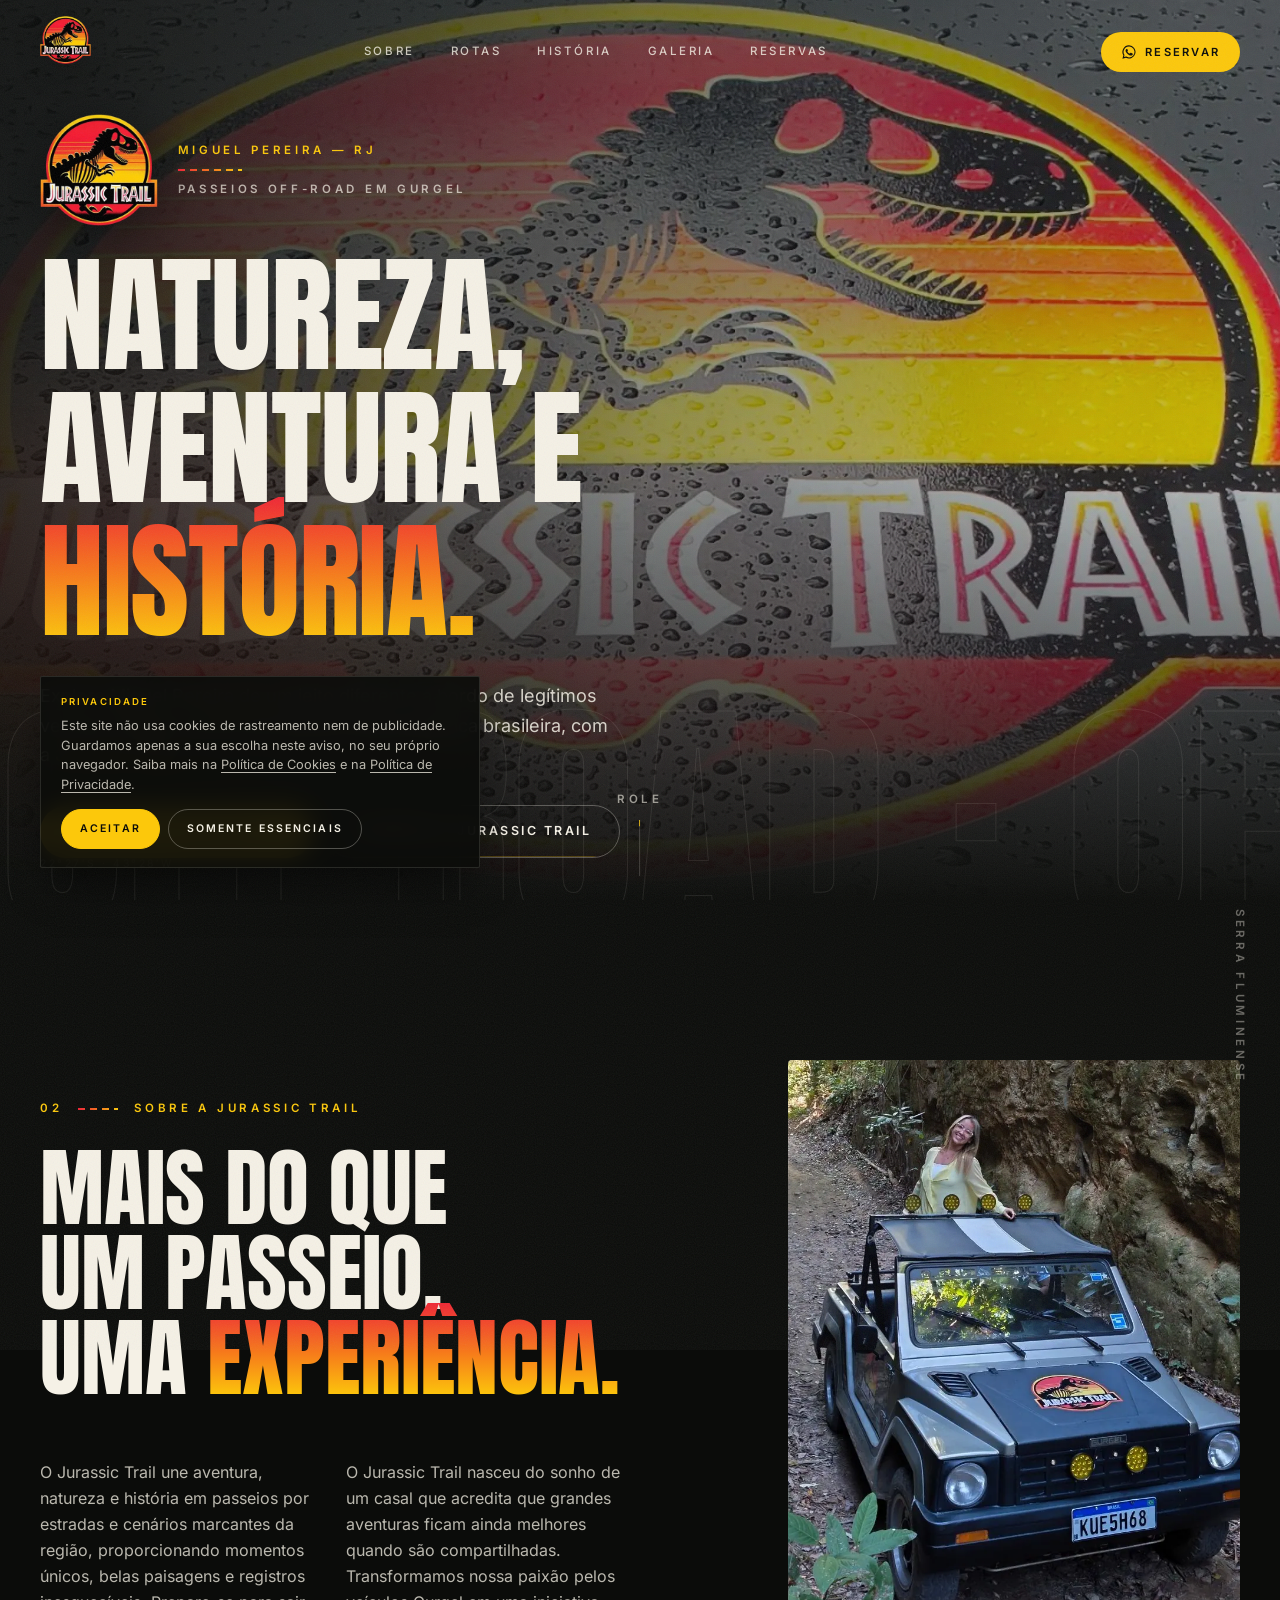
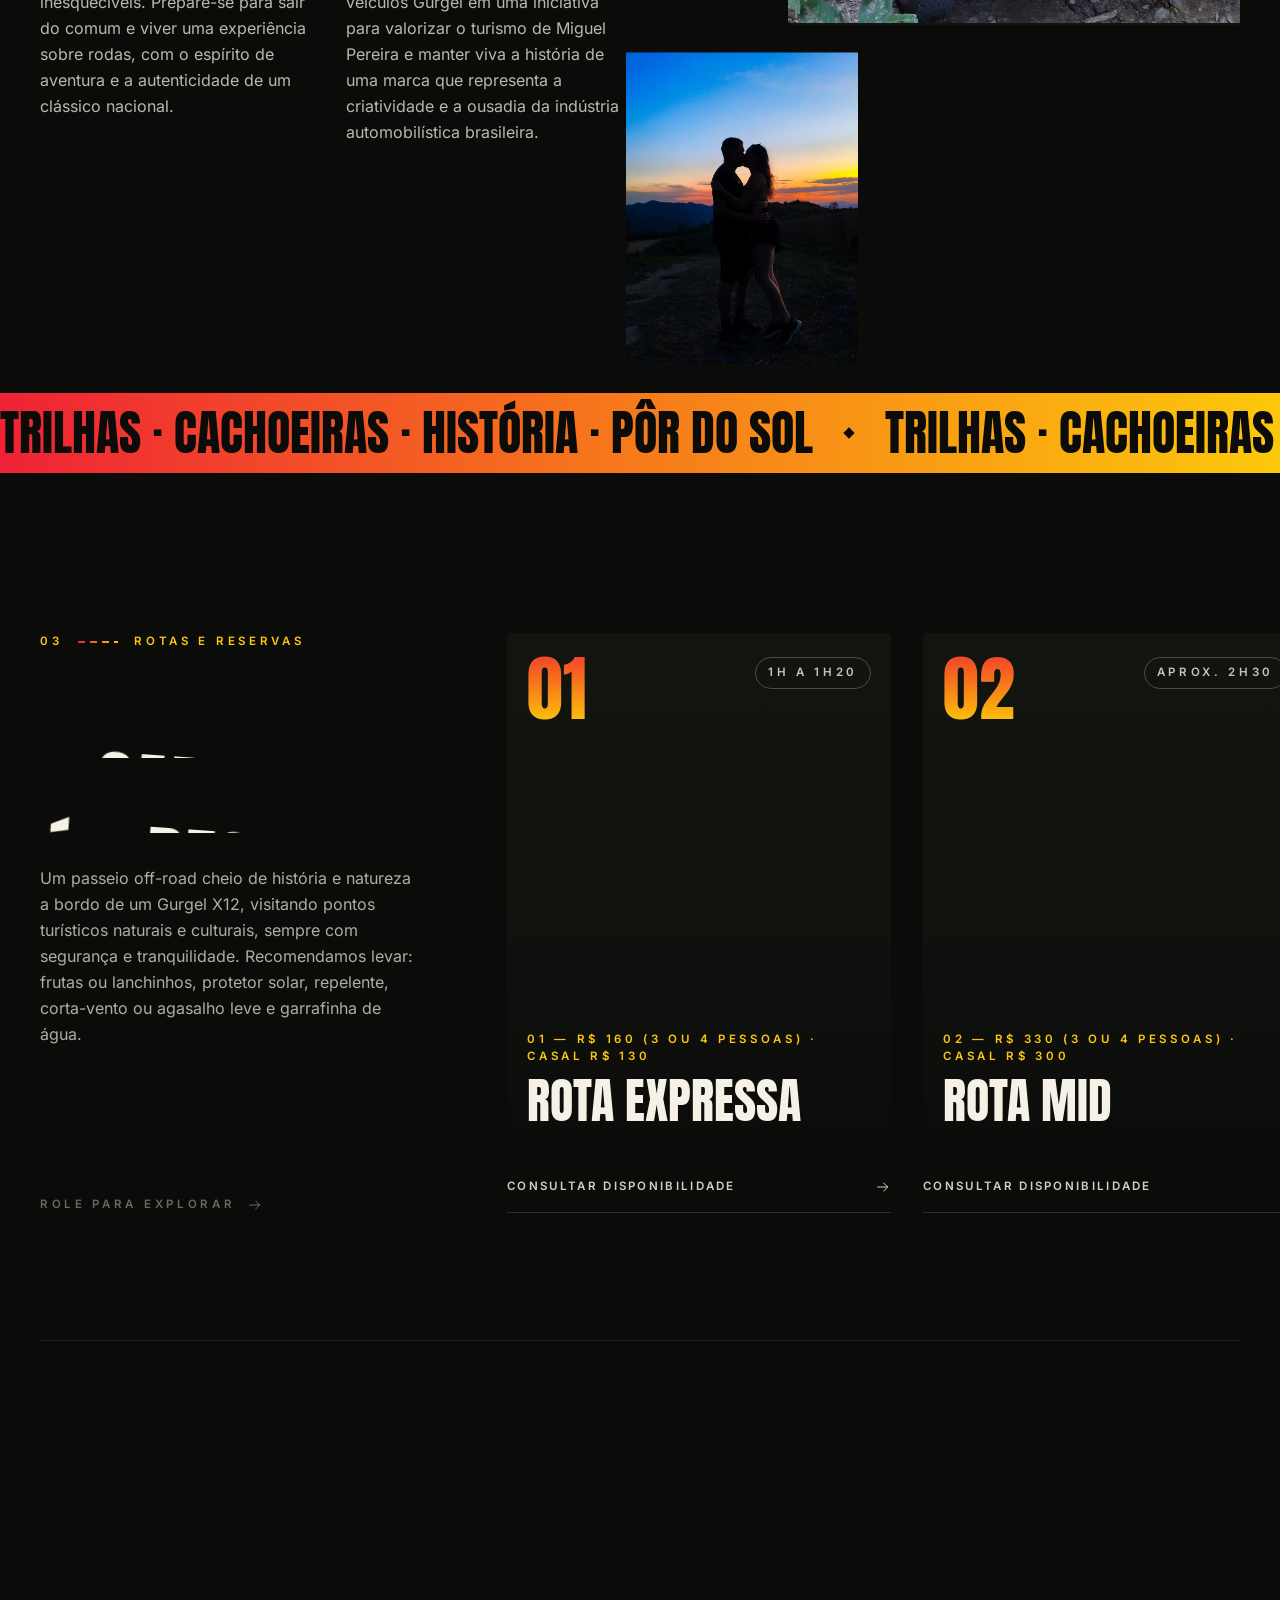
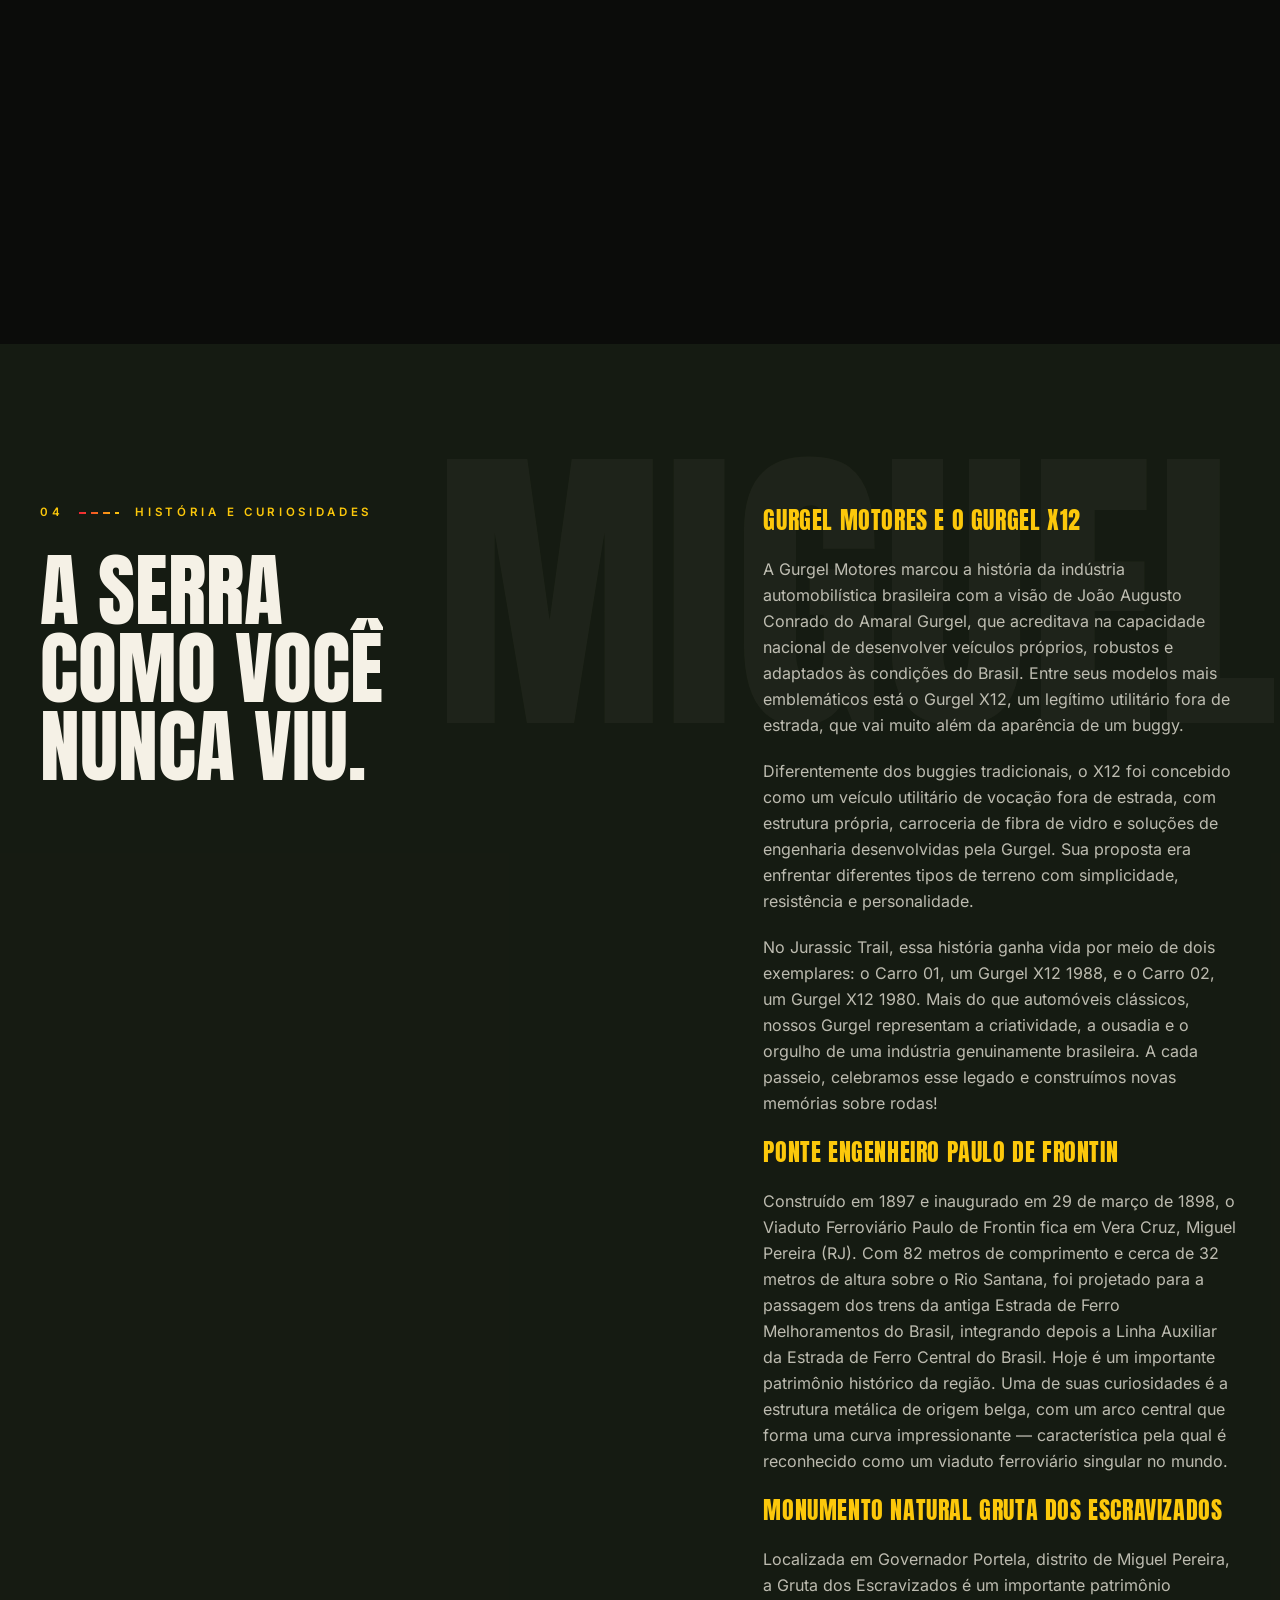
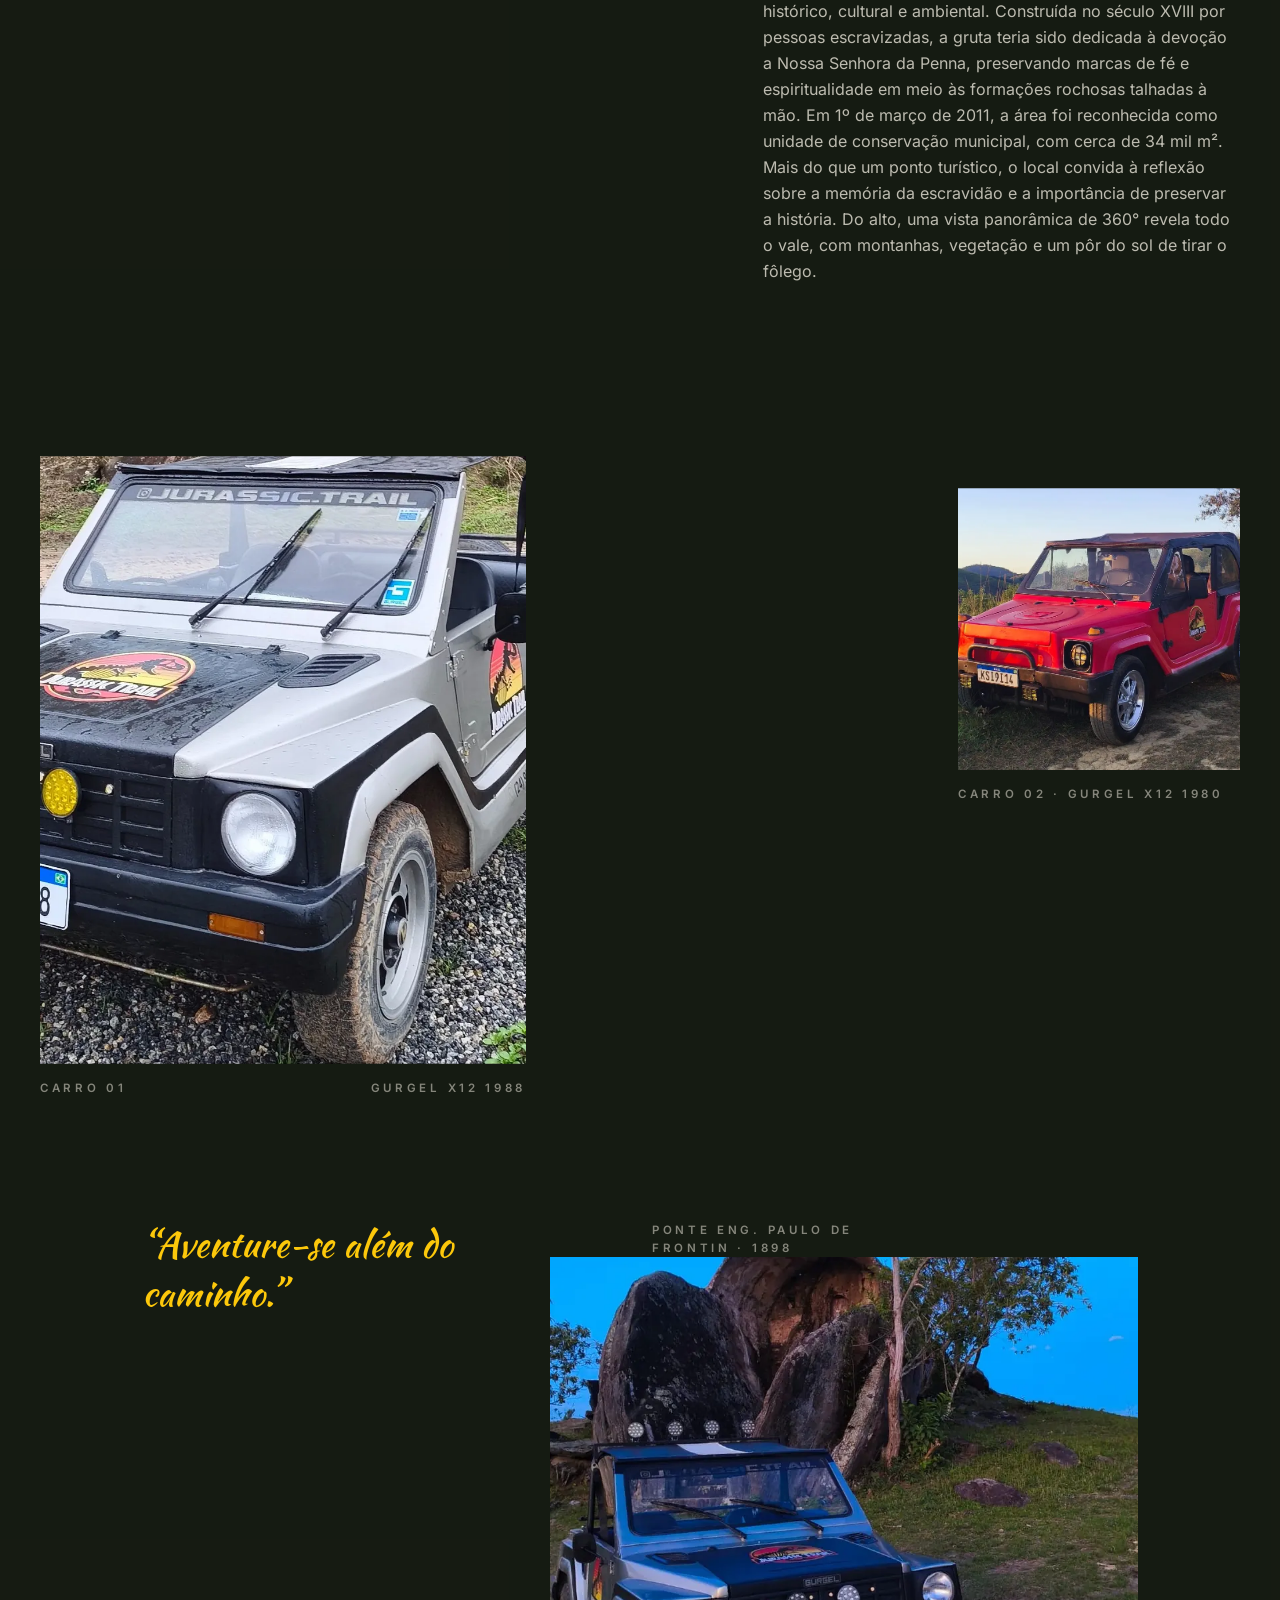
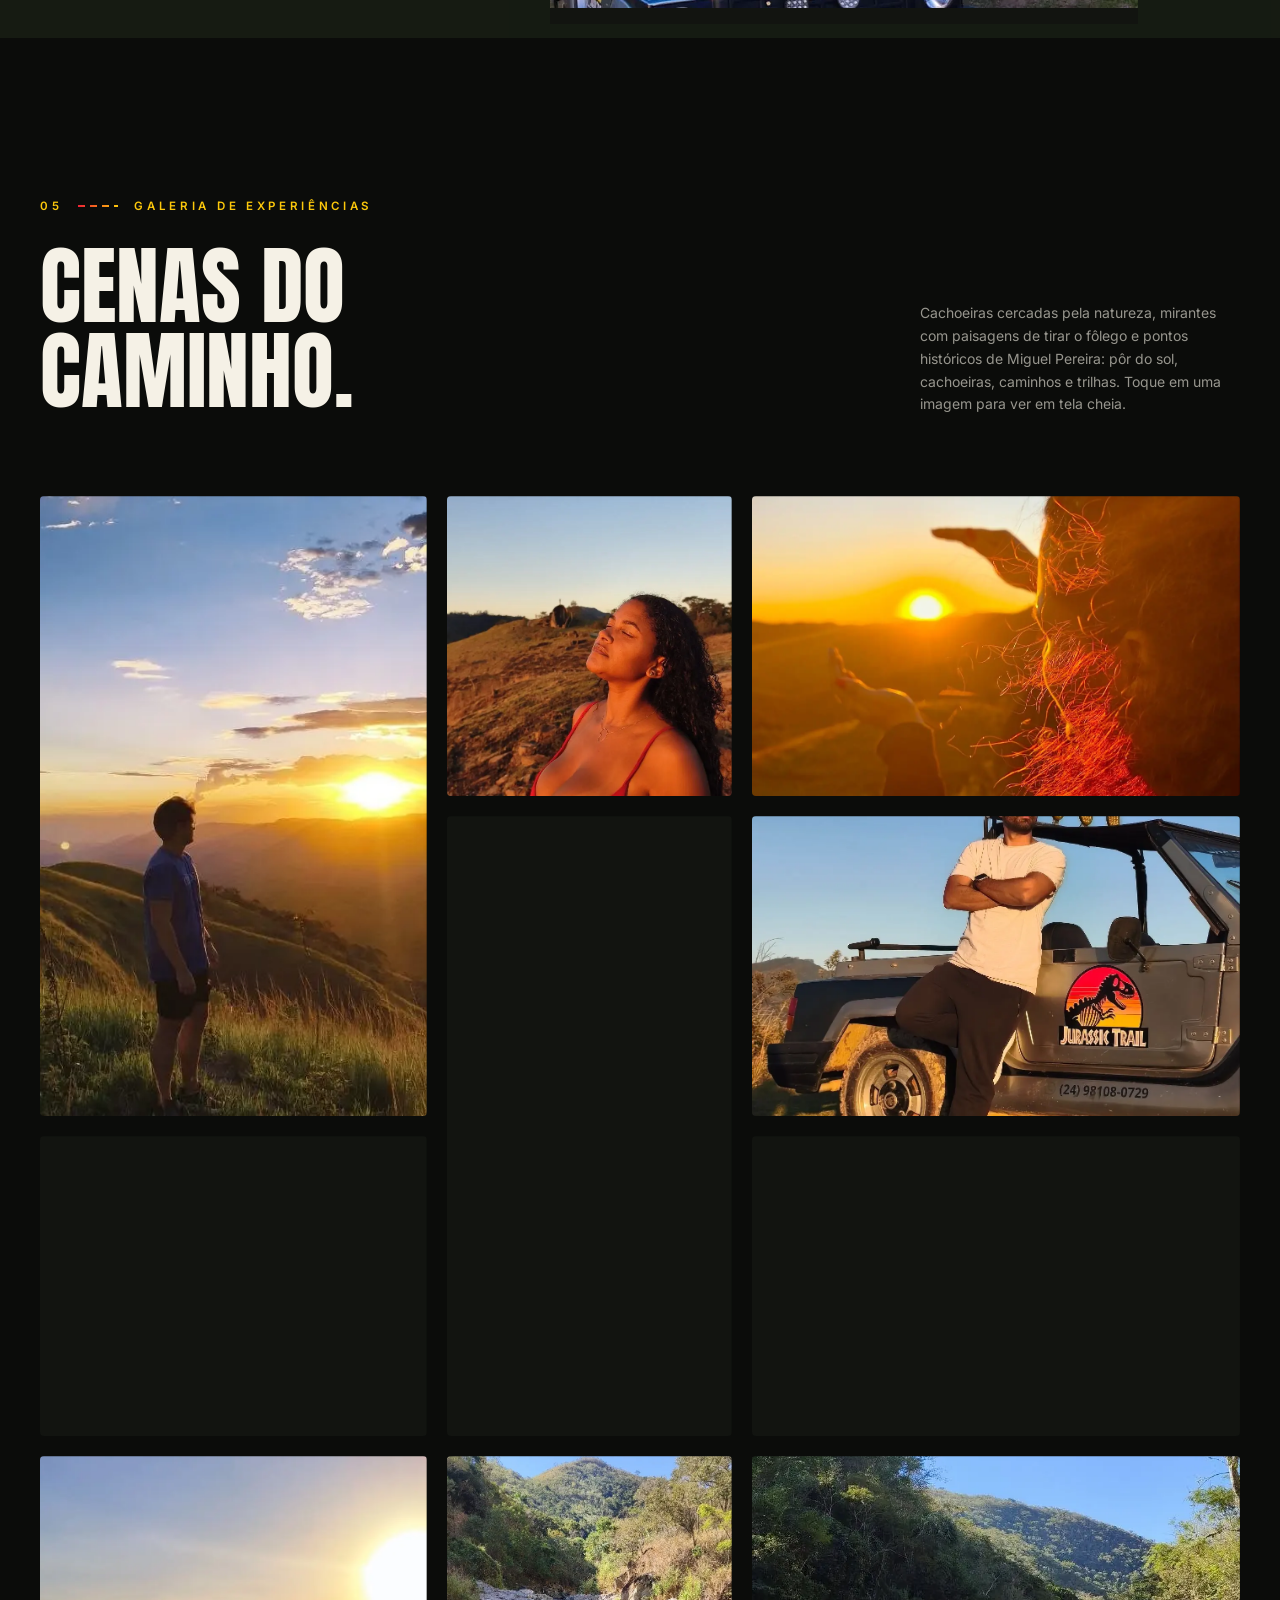
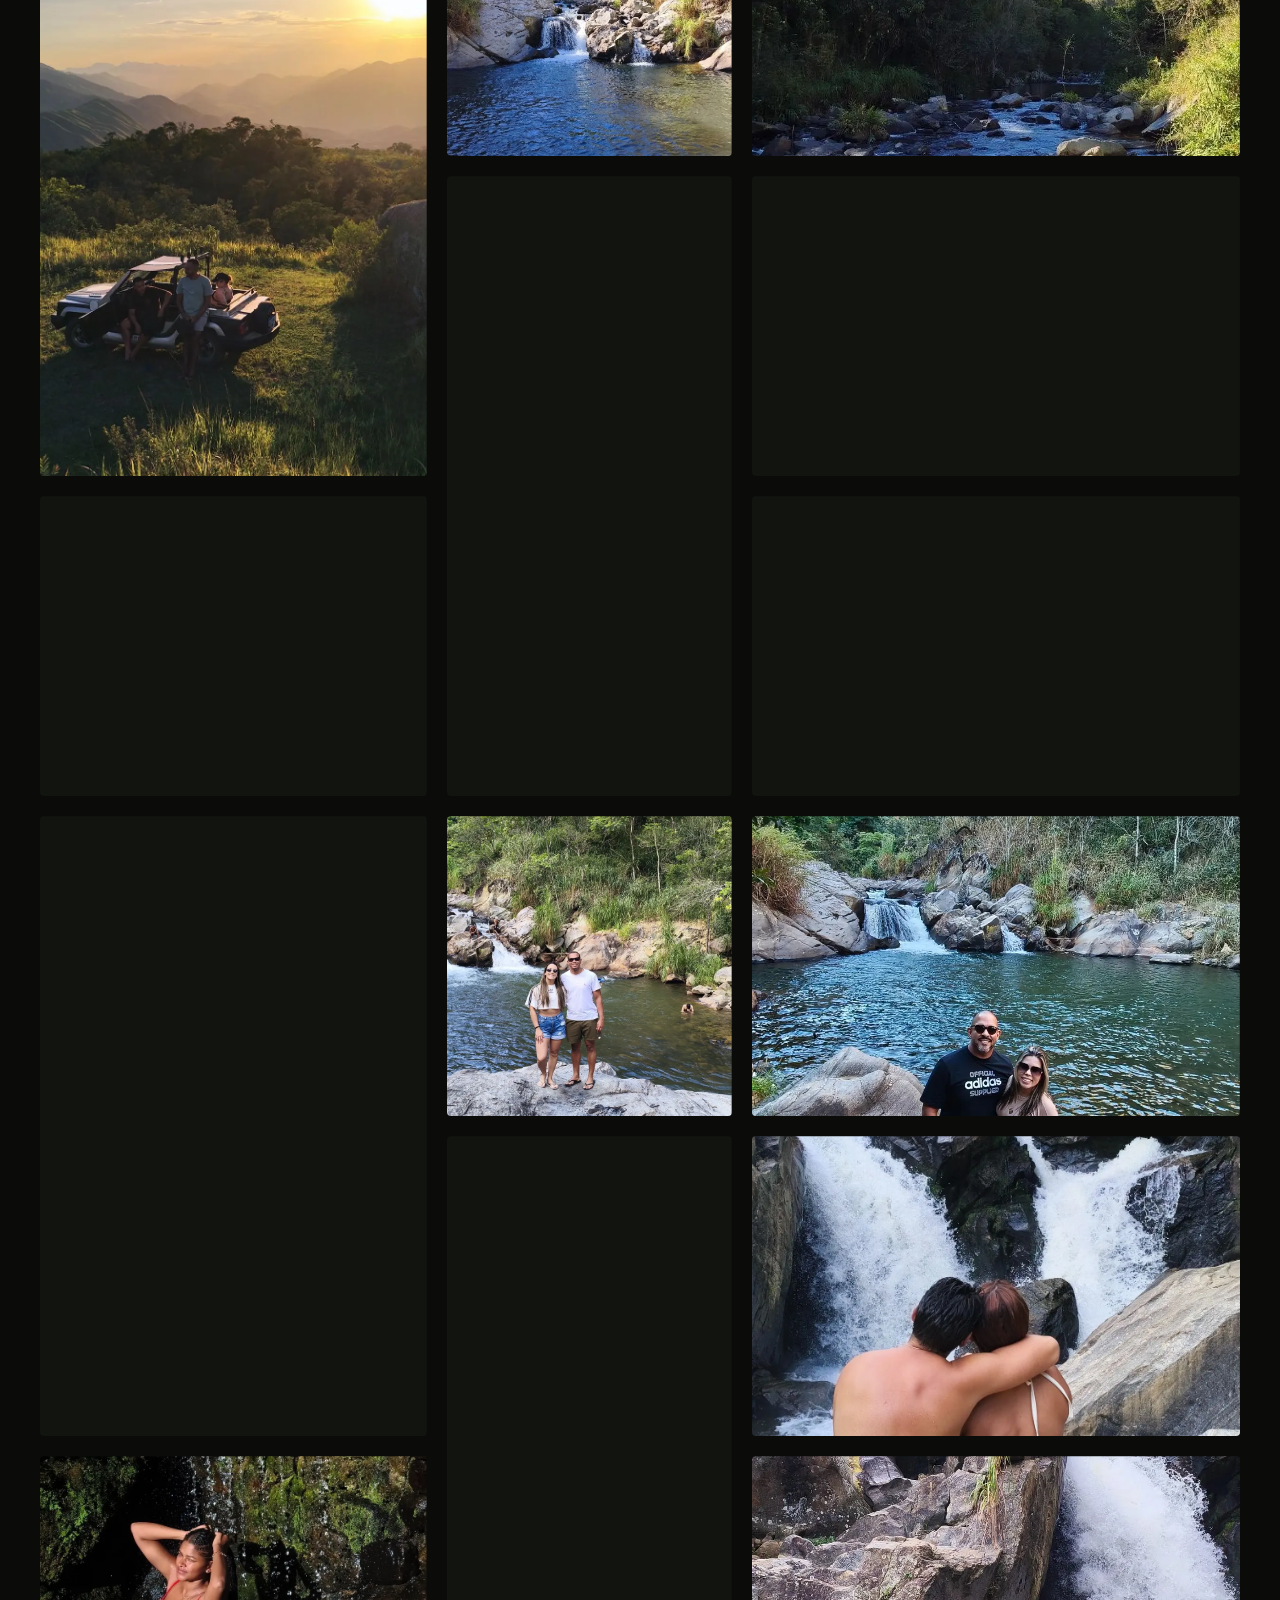
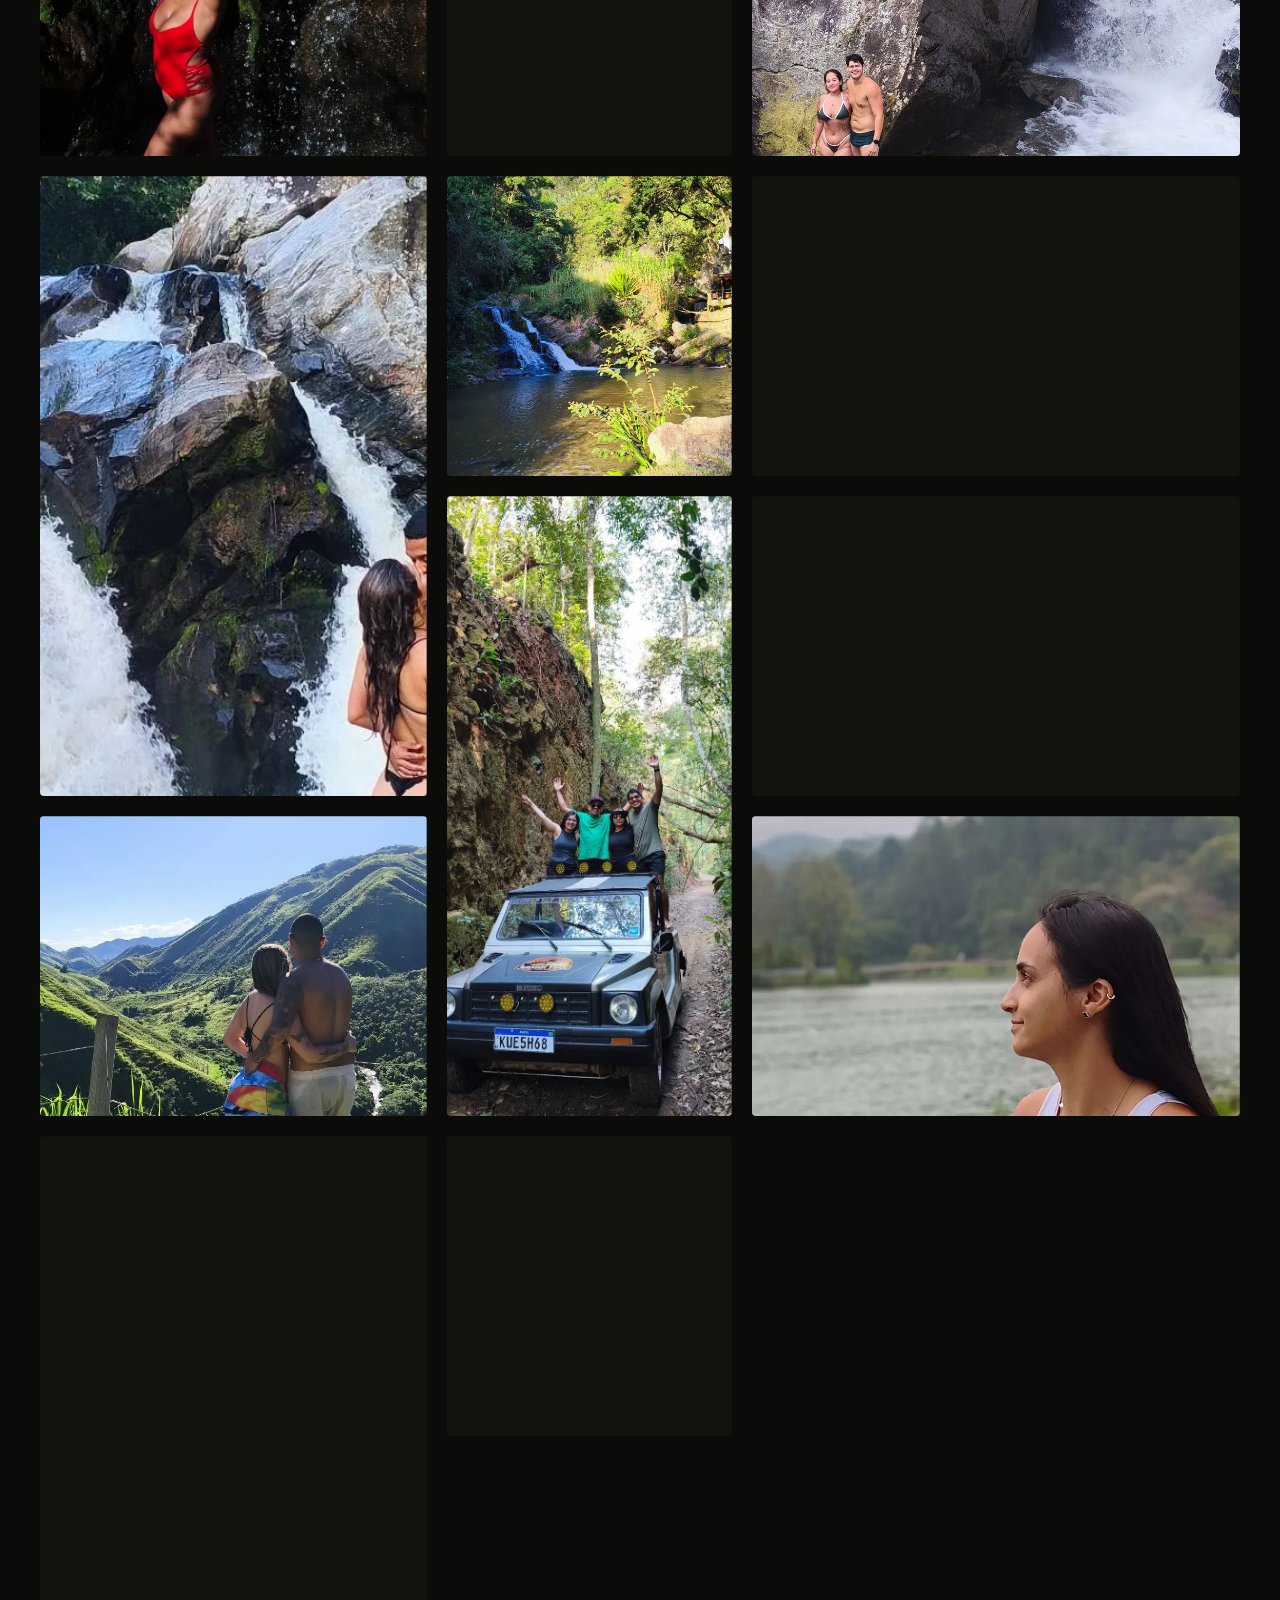
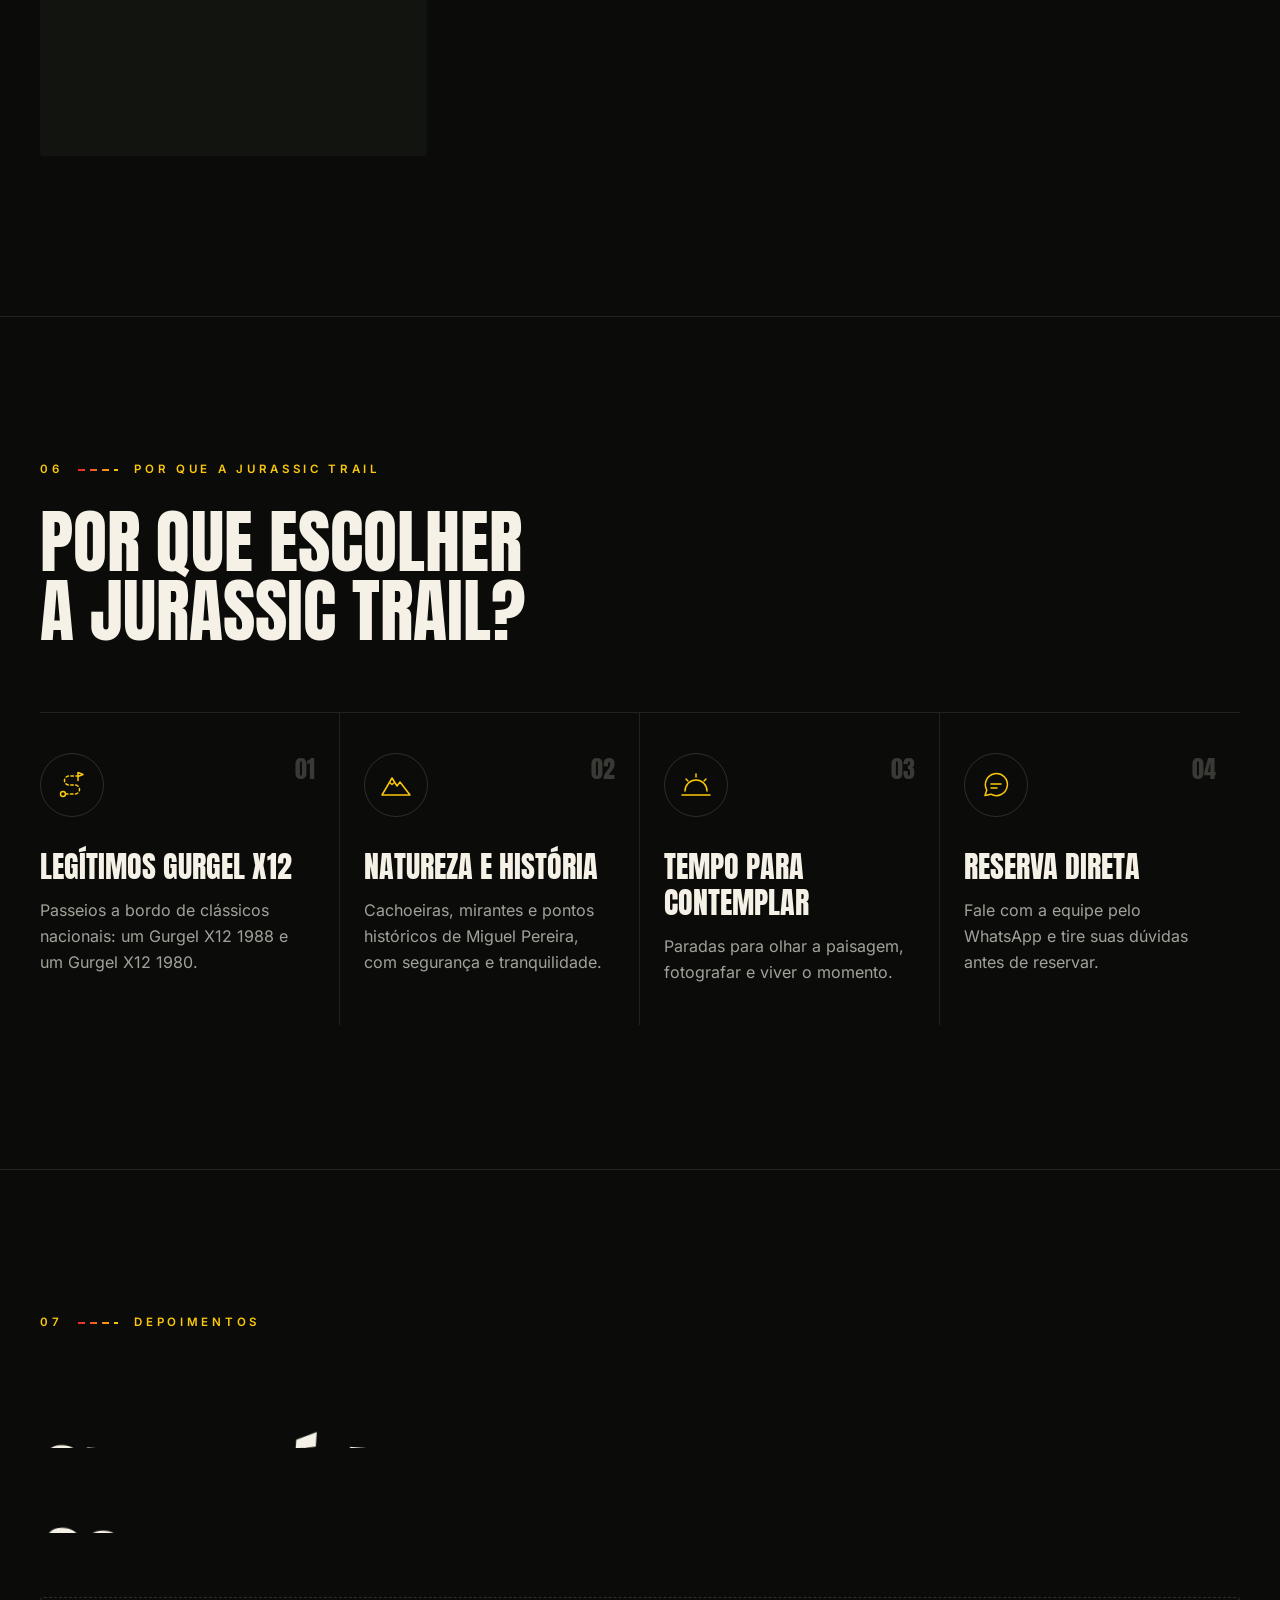
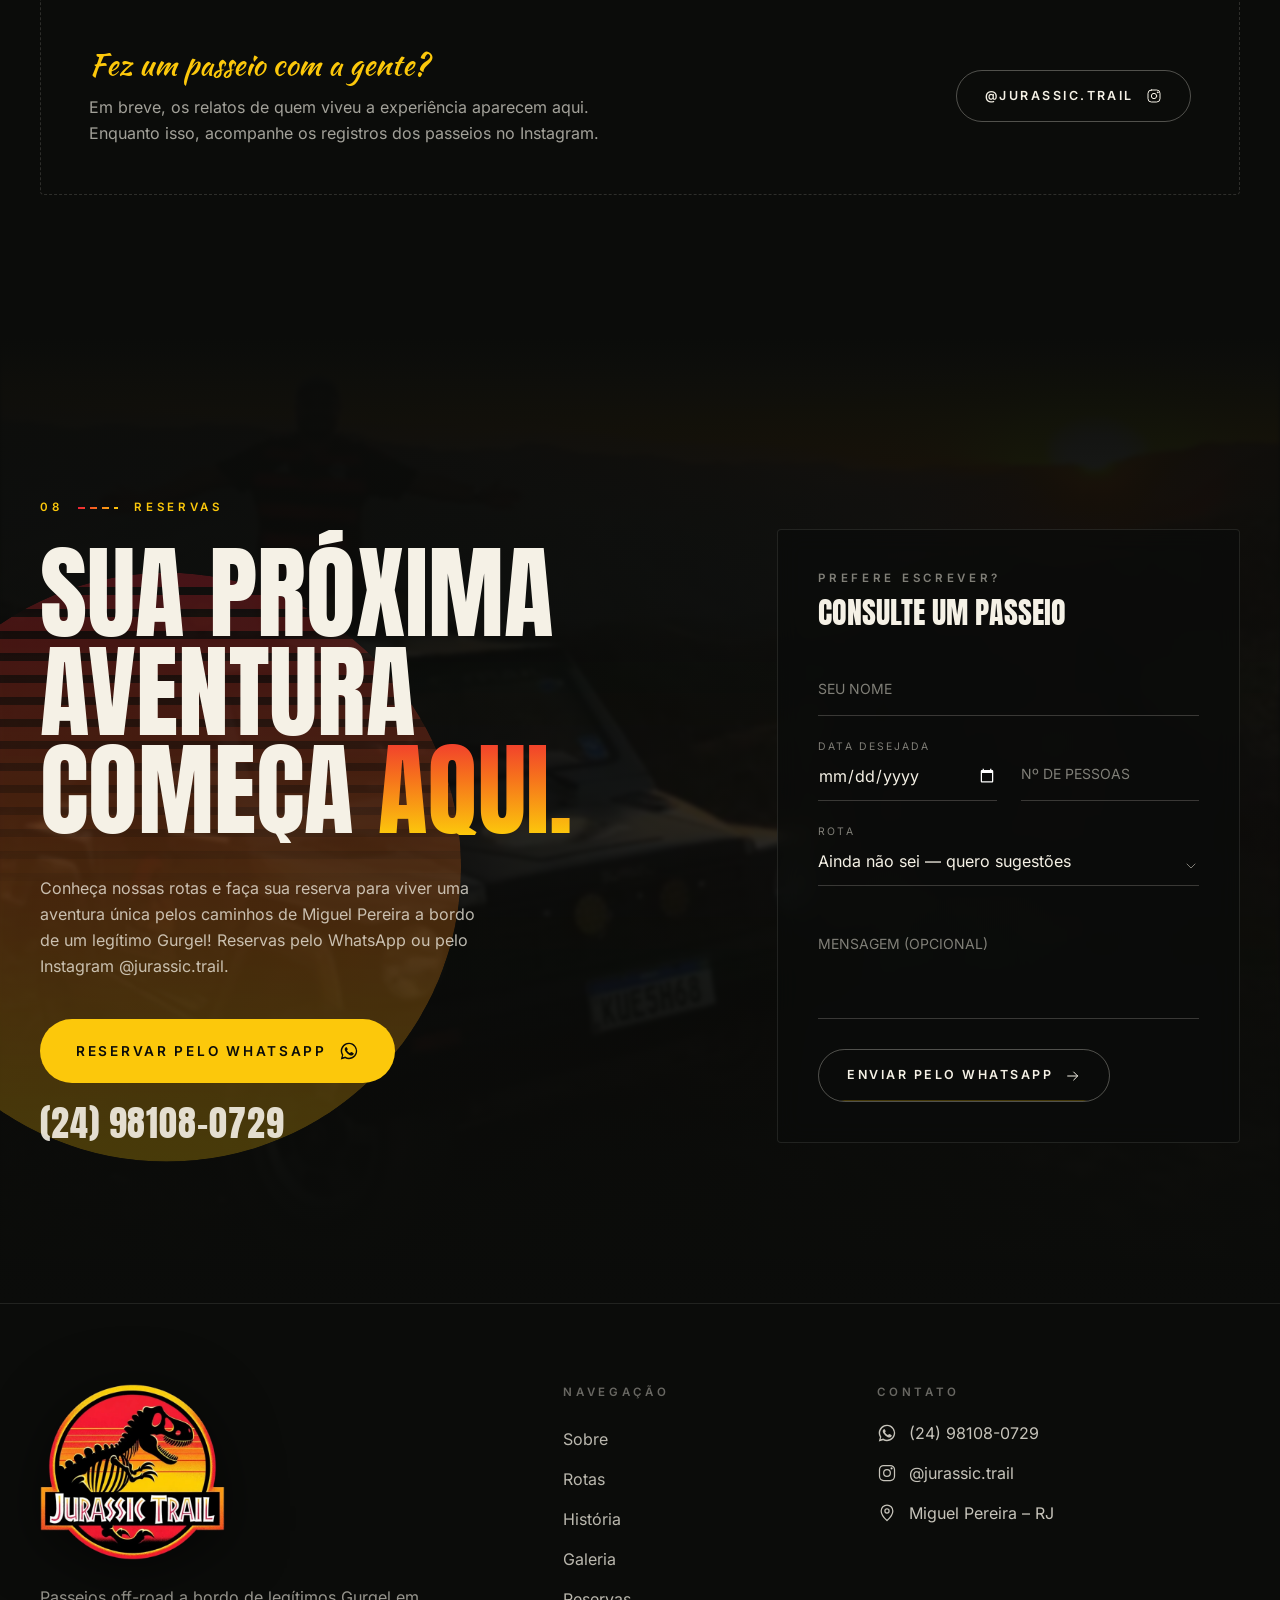
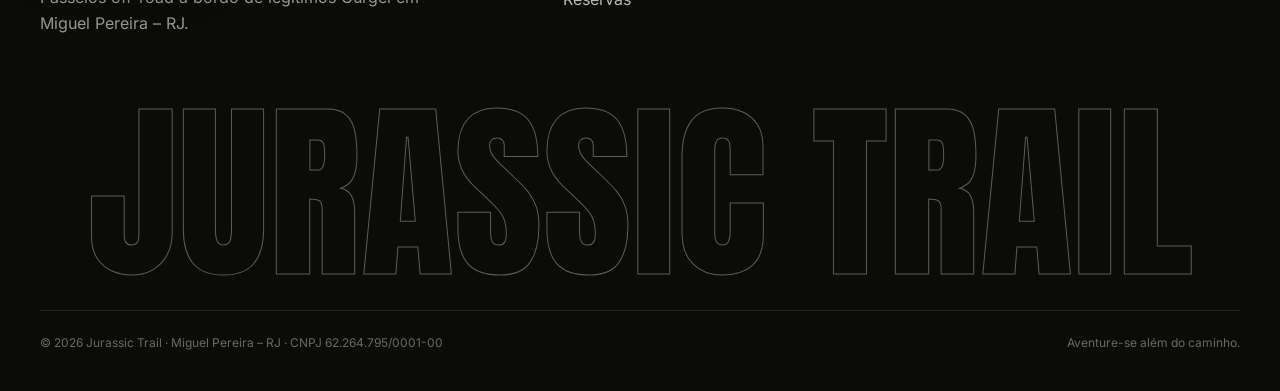
==== commit f47a41d2: "Volta o cursor padrão do mouse (remove a bolinha personalizada) Co-Authored-By: Claude Opus 5.5 <nor" ====
--- a/index.html
+++ b/index.html
@@ -46,7 +46,7 @@
       "sameAs": ["https://www.instagram.com/jurassic.trail/"]
     }
     </script>
-    <script type="module" crossorigin src="./assets/index-9a4f1d58.js"></script>
+    <script type="module" crossorigin src="./assets/index-f6013aba.js"></script>
     <link rel="stylesheet" crossorigin href="./assets/index-9bb75299.css">
     <link rel="stylesheet" href="./assets/privacy.css">
     <script defer src="./assets/privacy.js"></script>
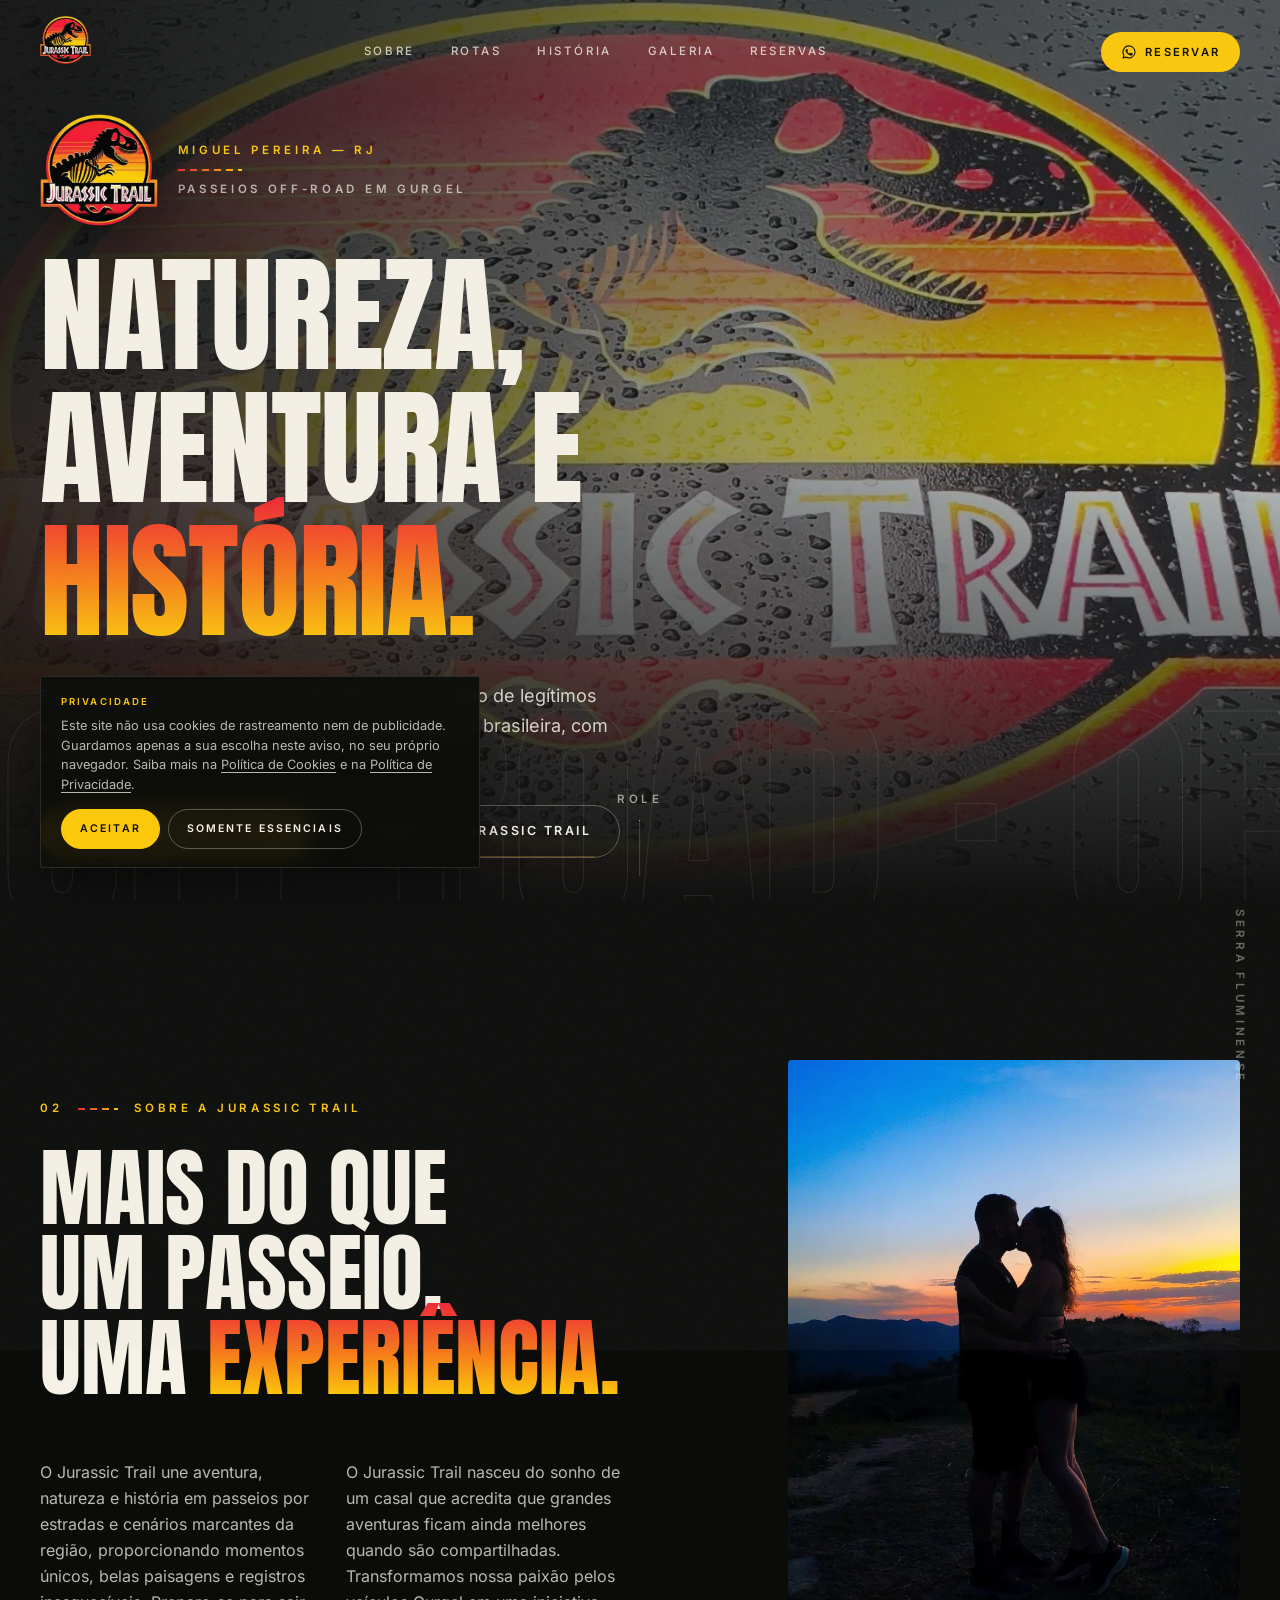
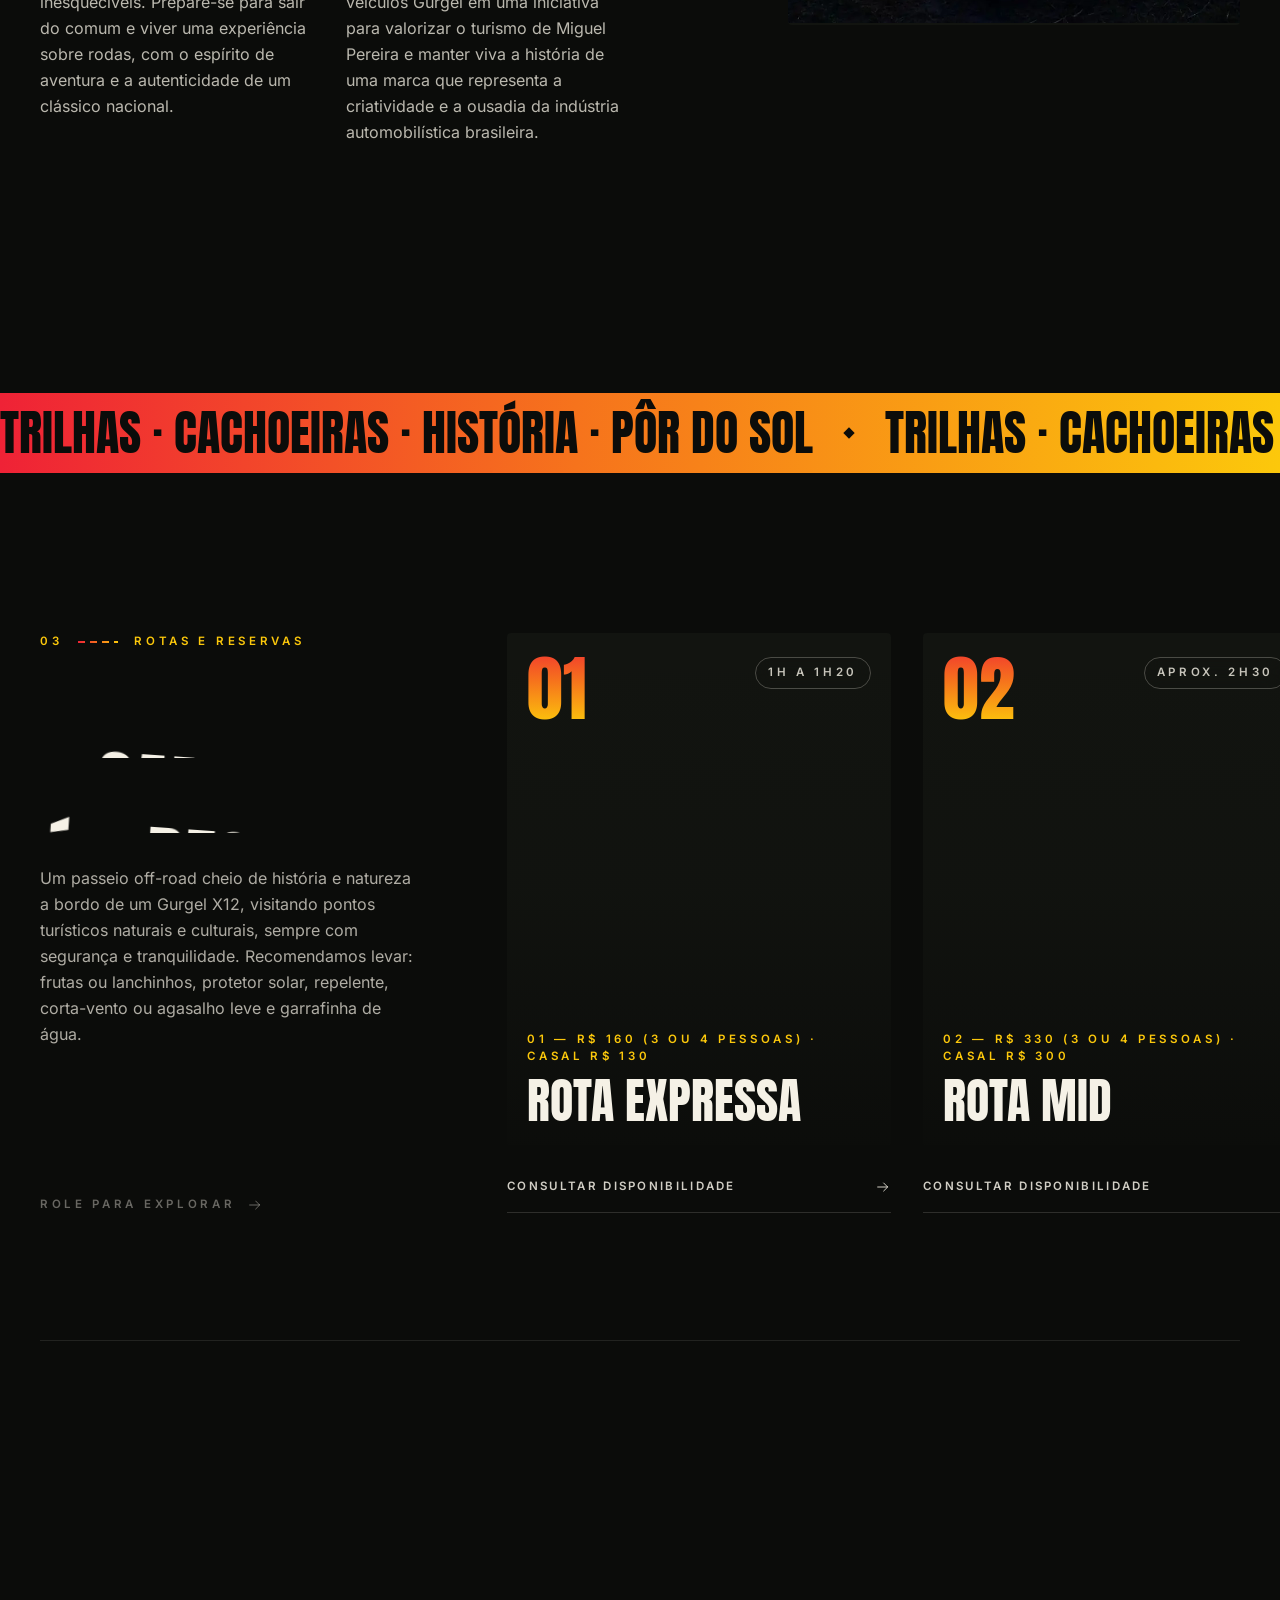
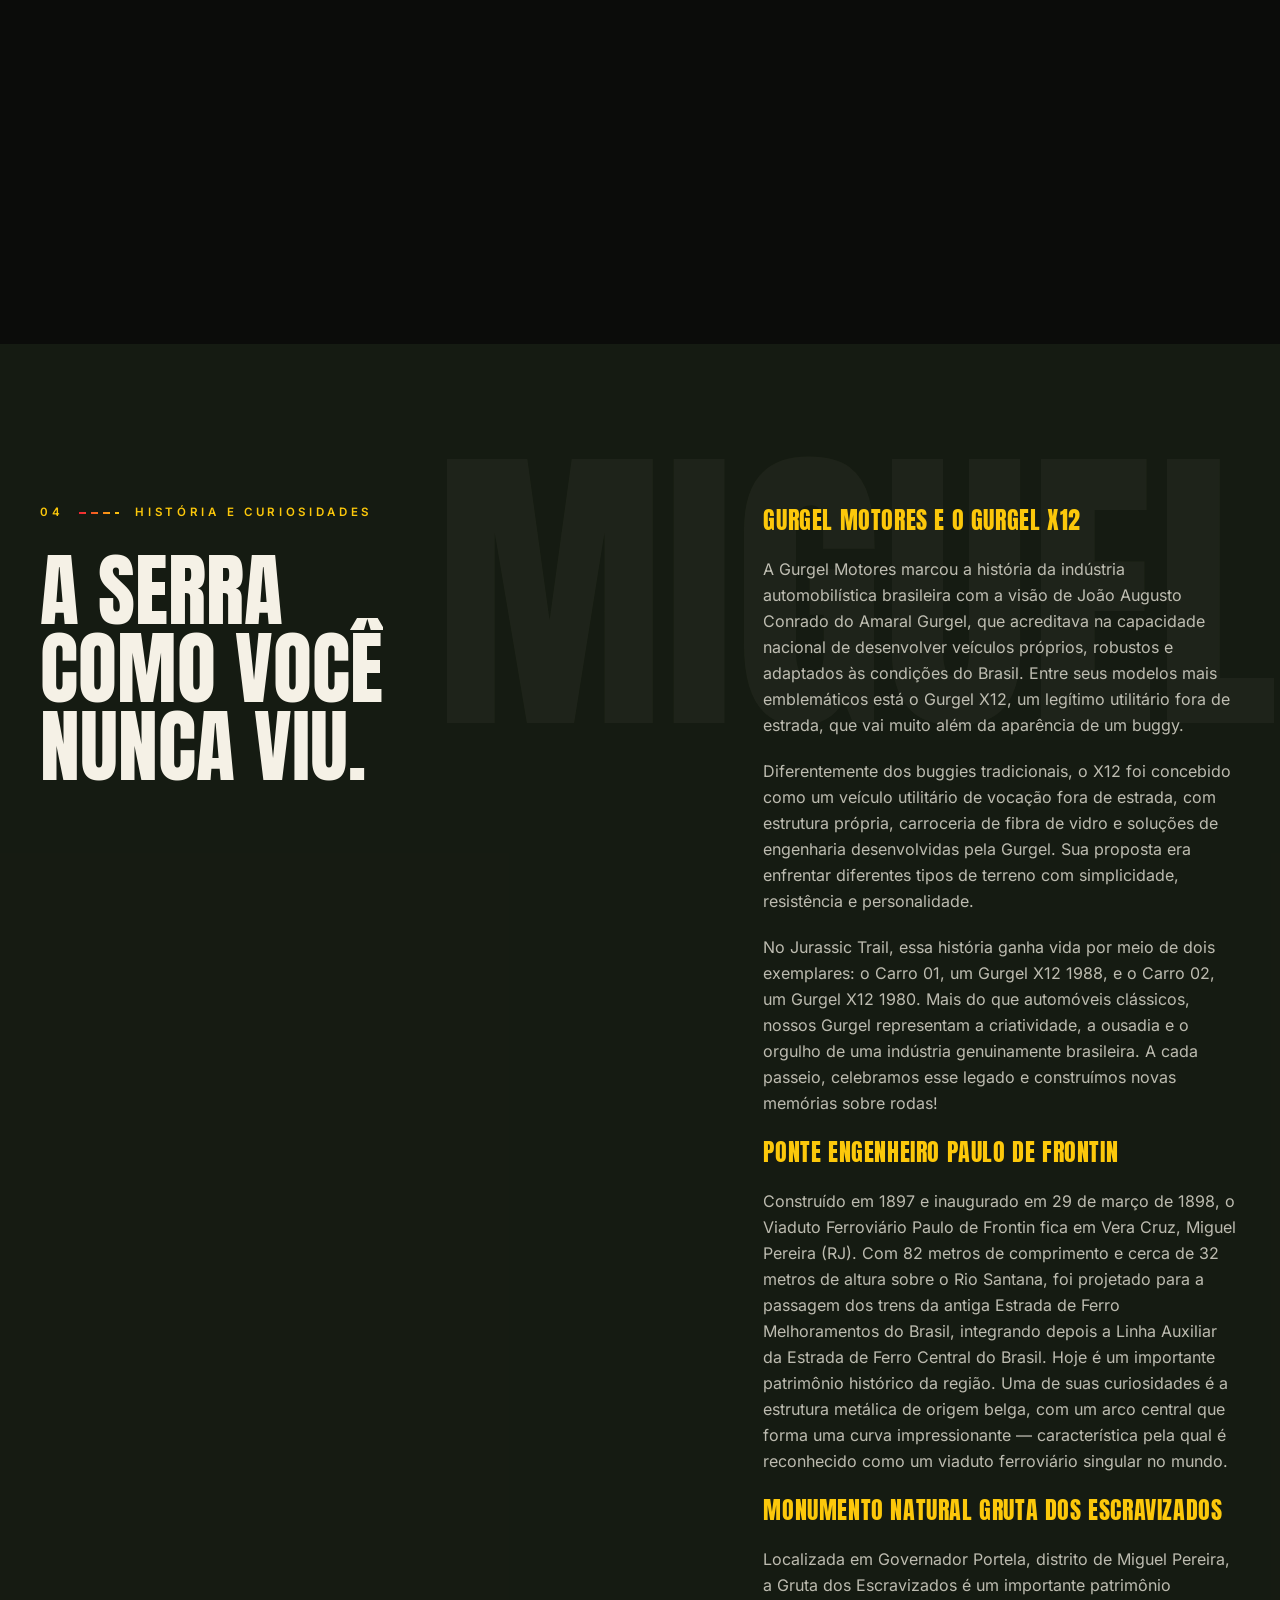
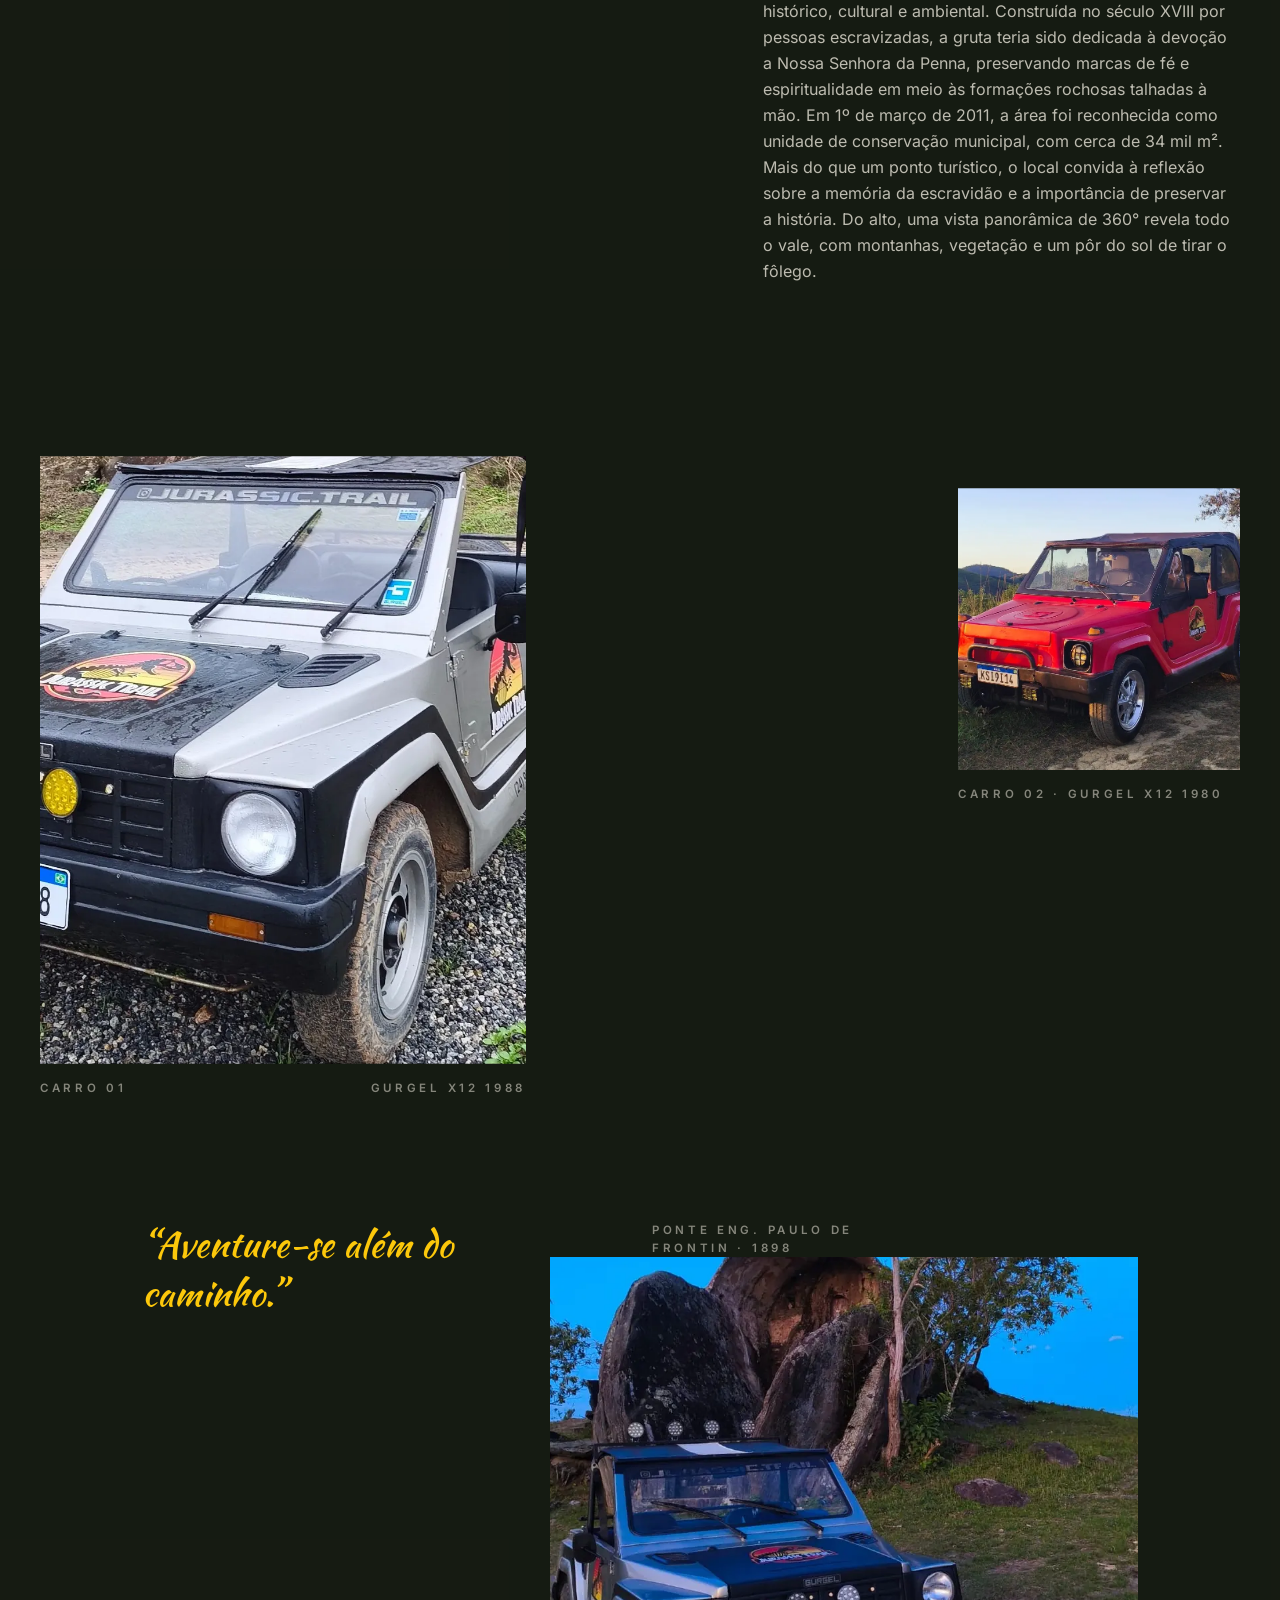
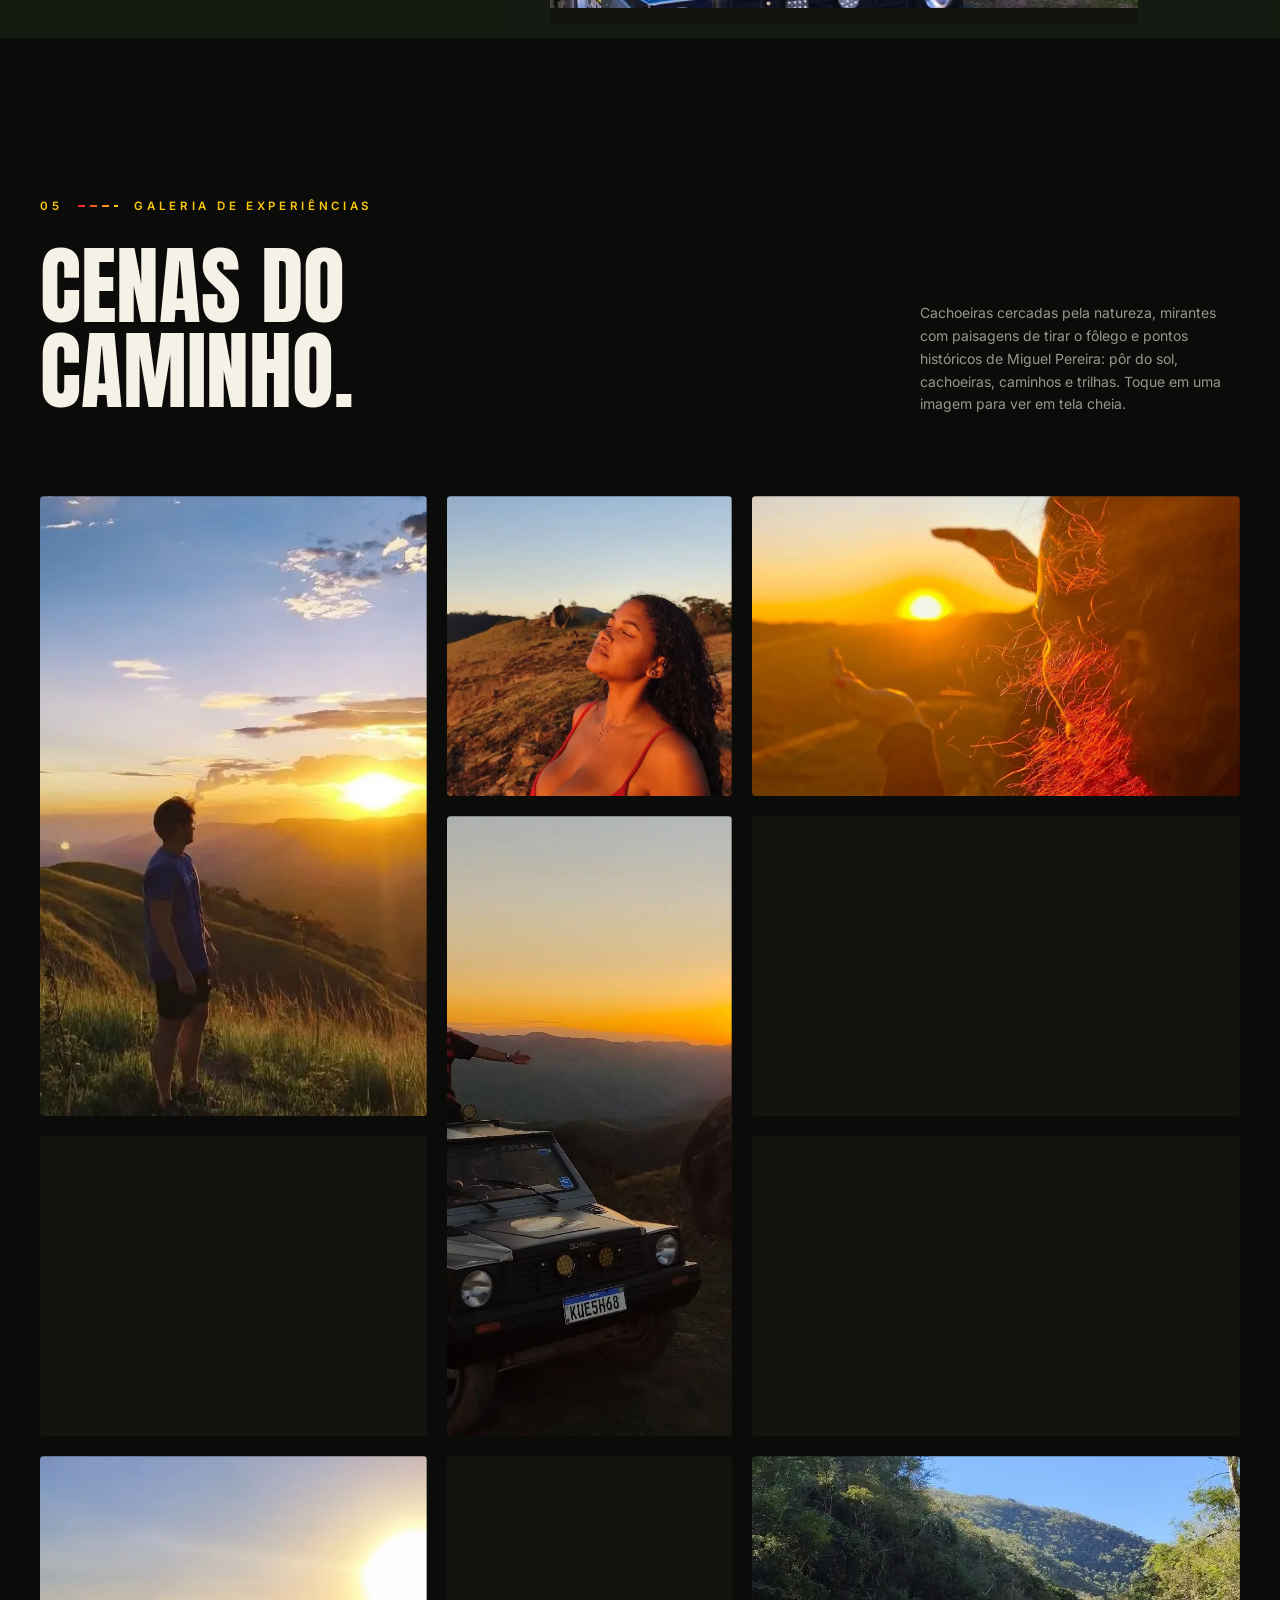
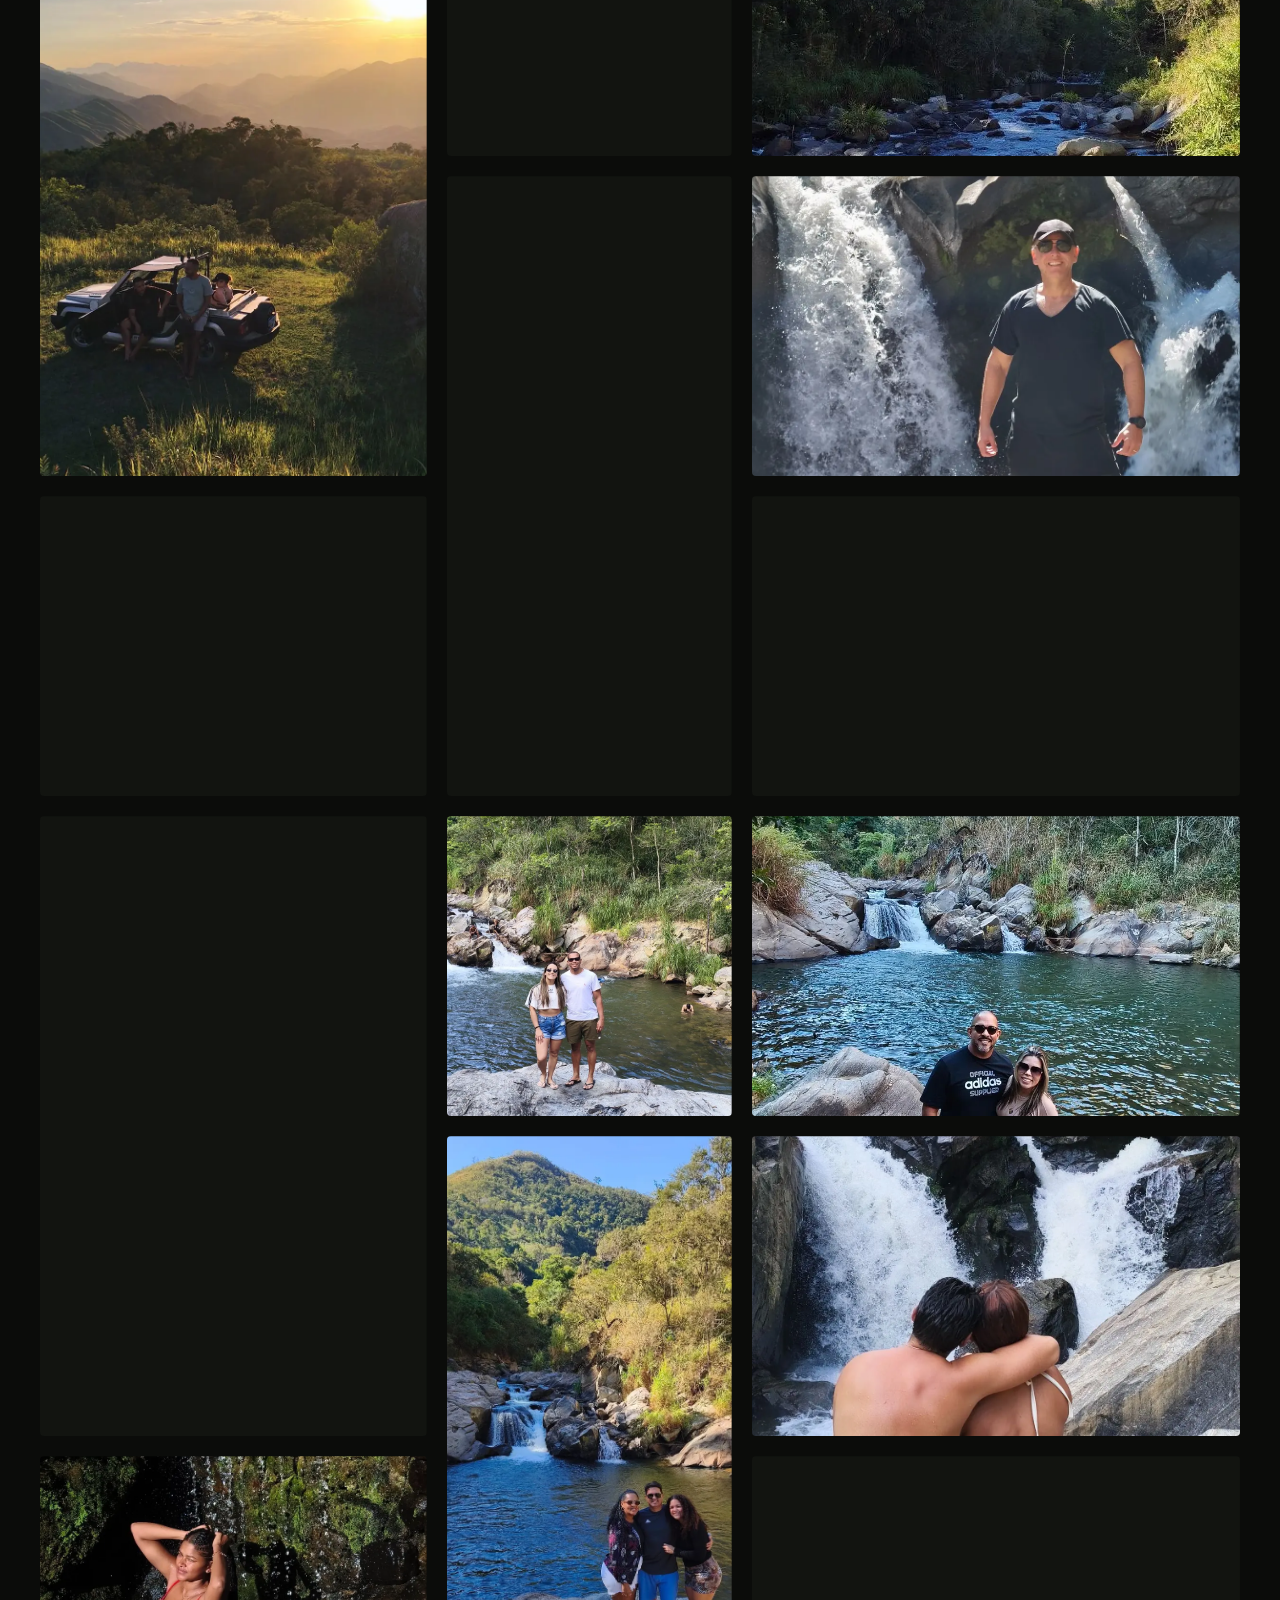
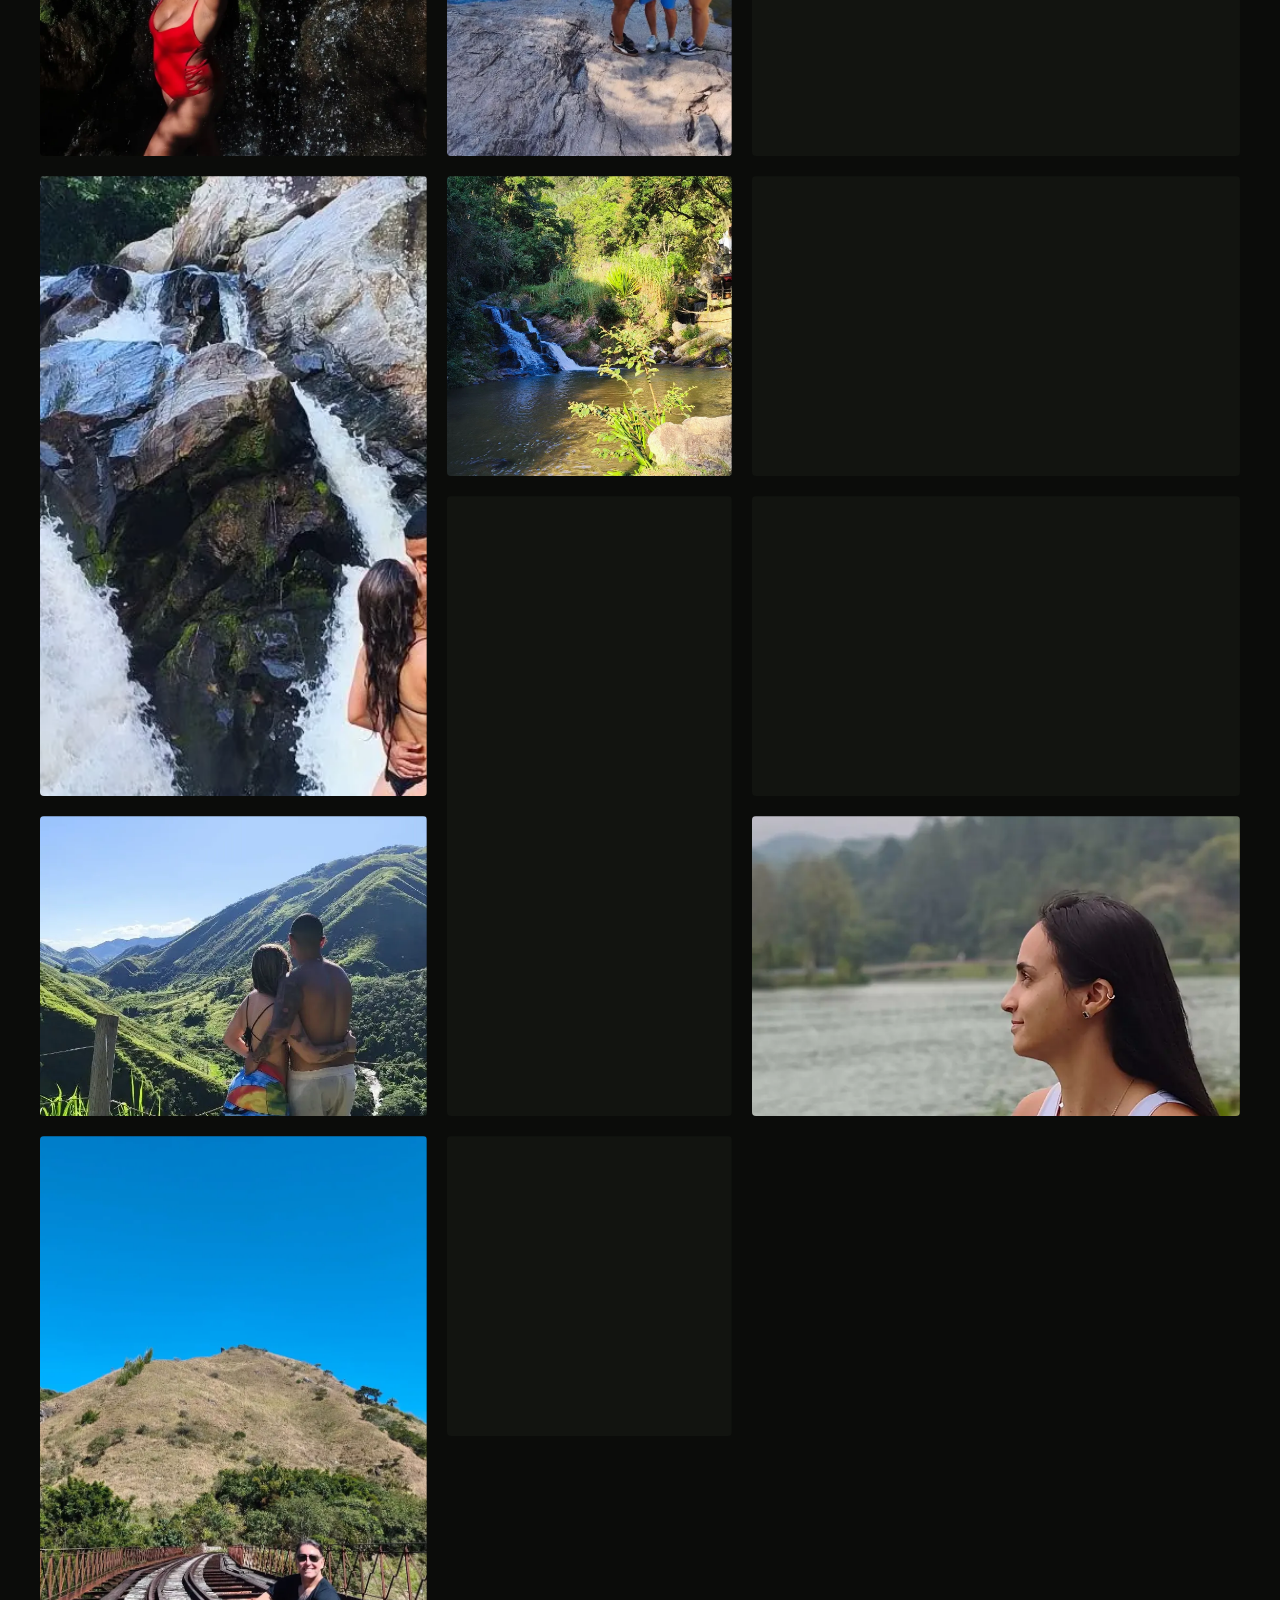
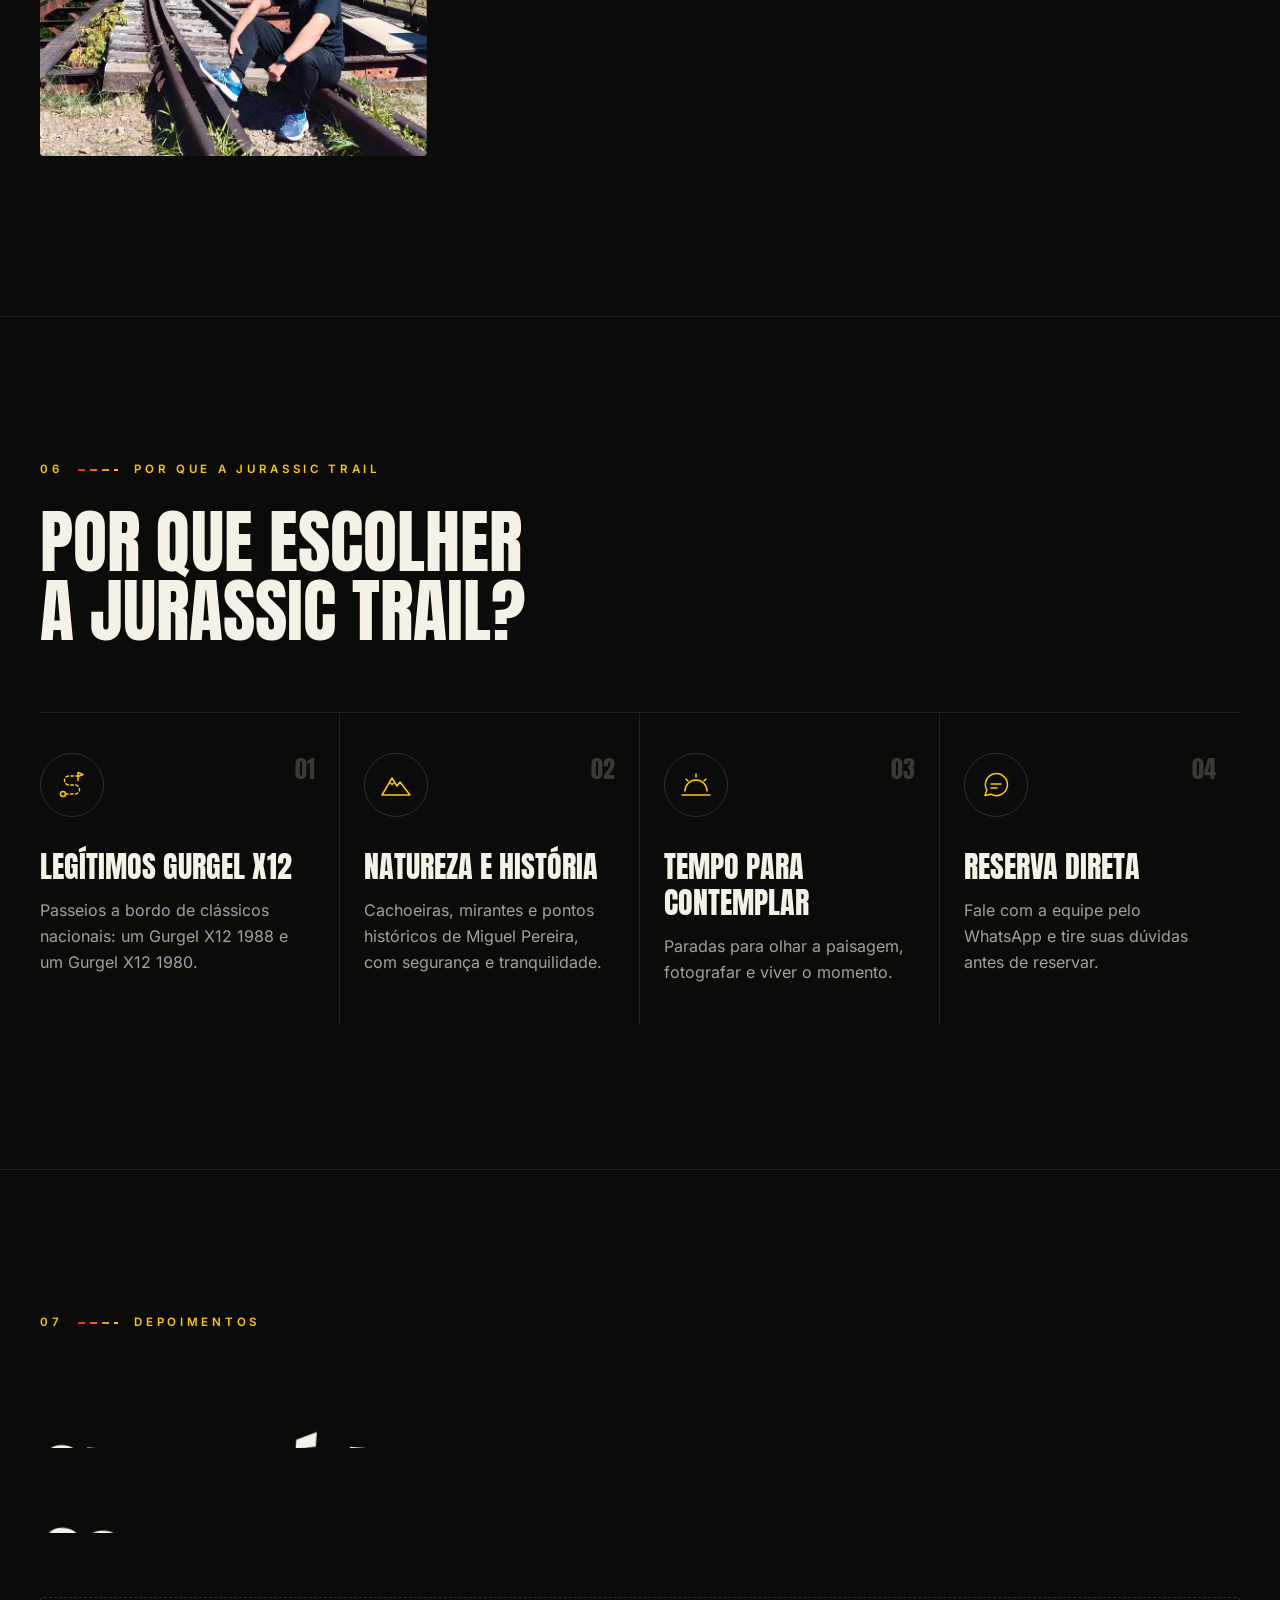
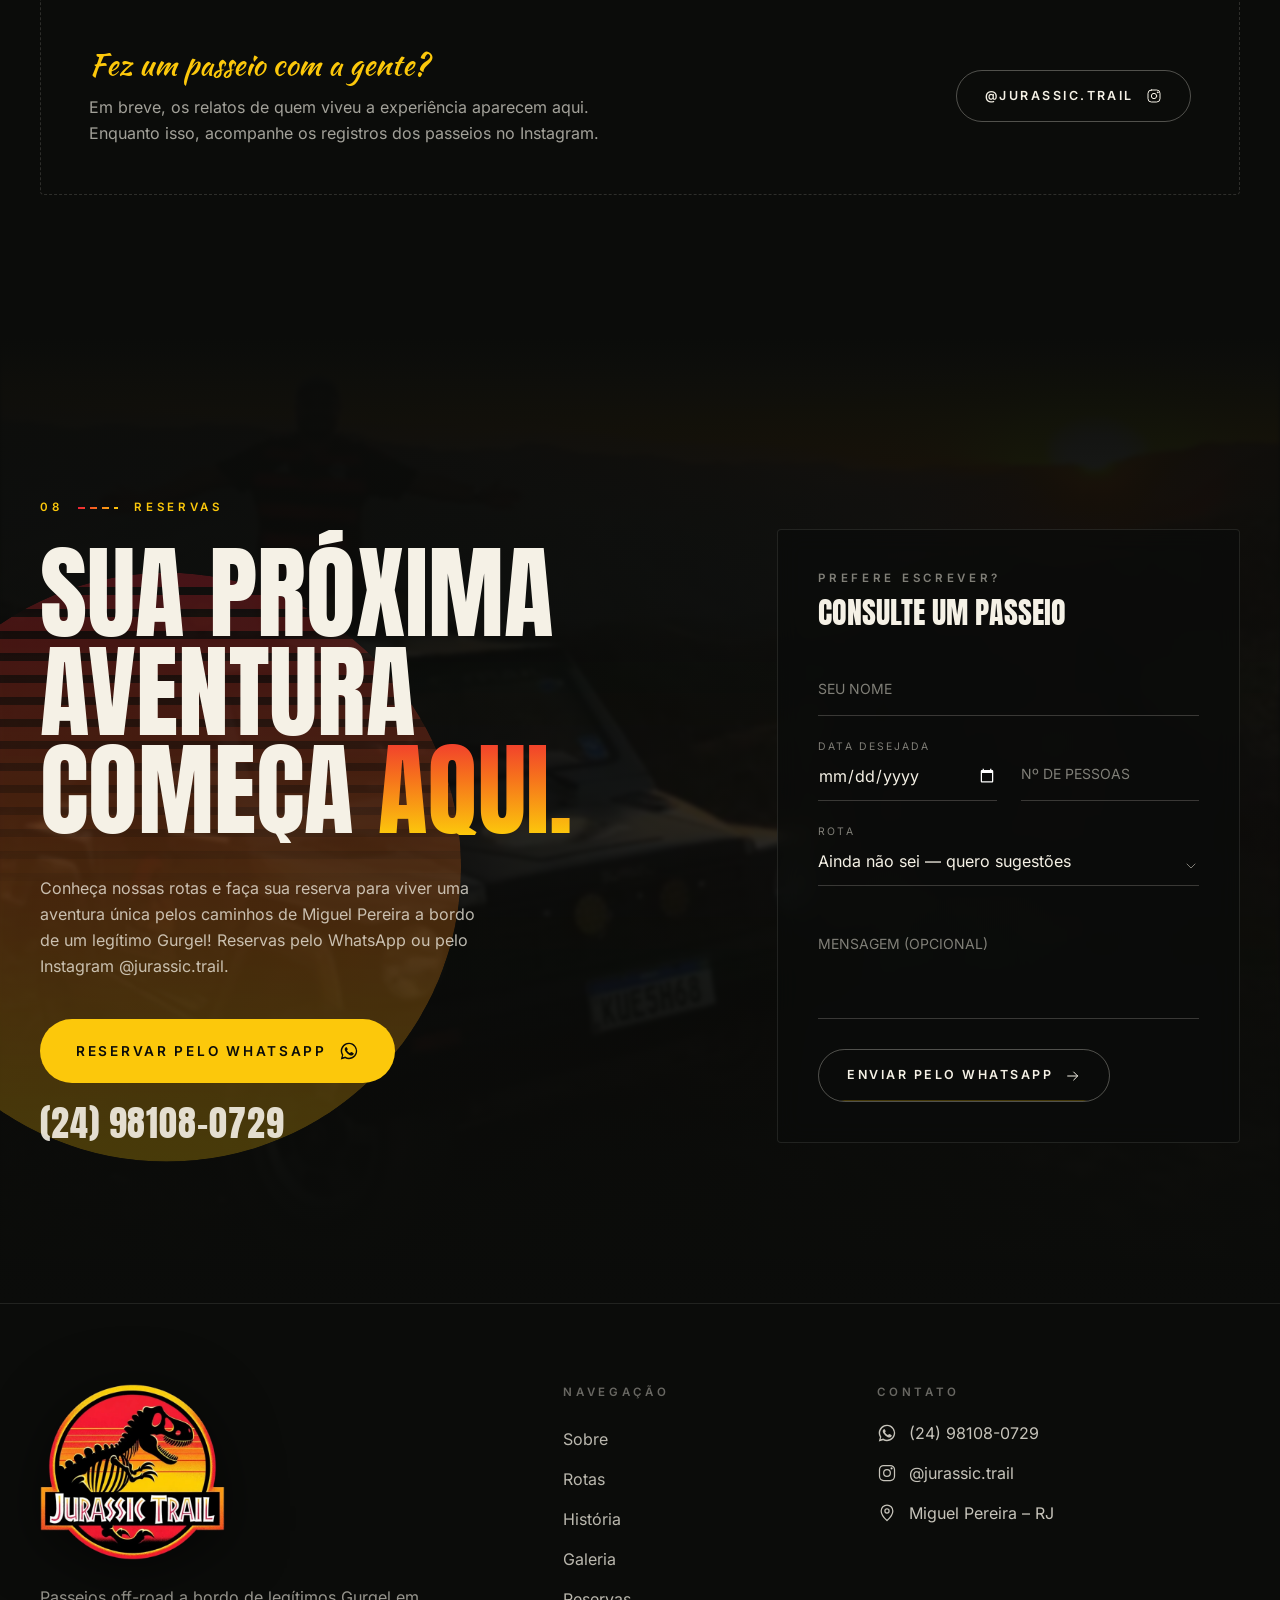
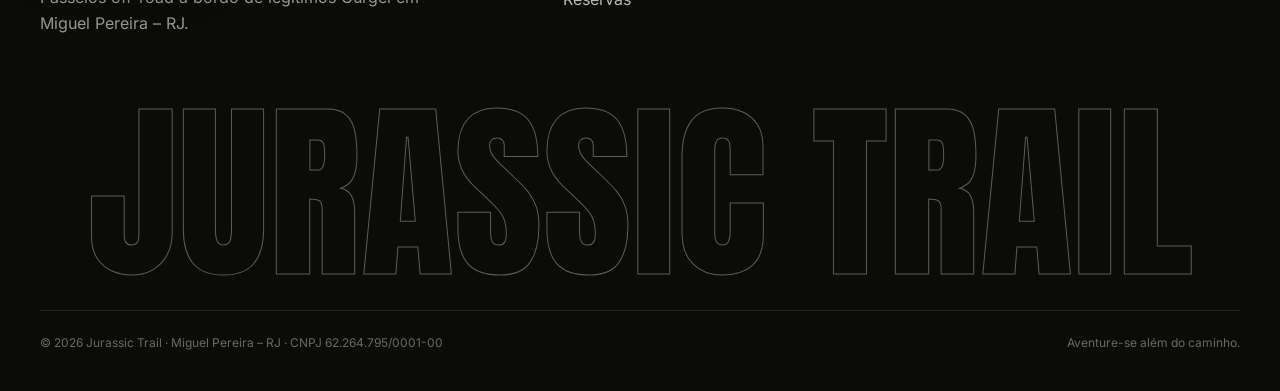
==== commit decb2aba: "Seção Sobre: foto do casal em destaque no lugar da foto do Gurgel na trilha Co-Authored-By: Claude O" ====
--- a/index.html
+++ b/index.html
@@ -46,7 +46,7 @@
       "sameAs": ["https://www.instagram.com/jurassic.trail/"]
     }
     </script>
-    <script type="module" crossorigin src="./assets/index-f6013aba.js"></script>
+    <script type="module" crossorigin src="./assets/index-cf60a86f.js"></script>
     <link rel="stylesheet" crossorigin href="./assets/index-9bb75299.css">
     <link rel="stylesheet" href="./assets/privacy.css">
     <script defer src="./assets/privacy.js"></script>
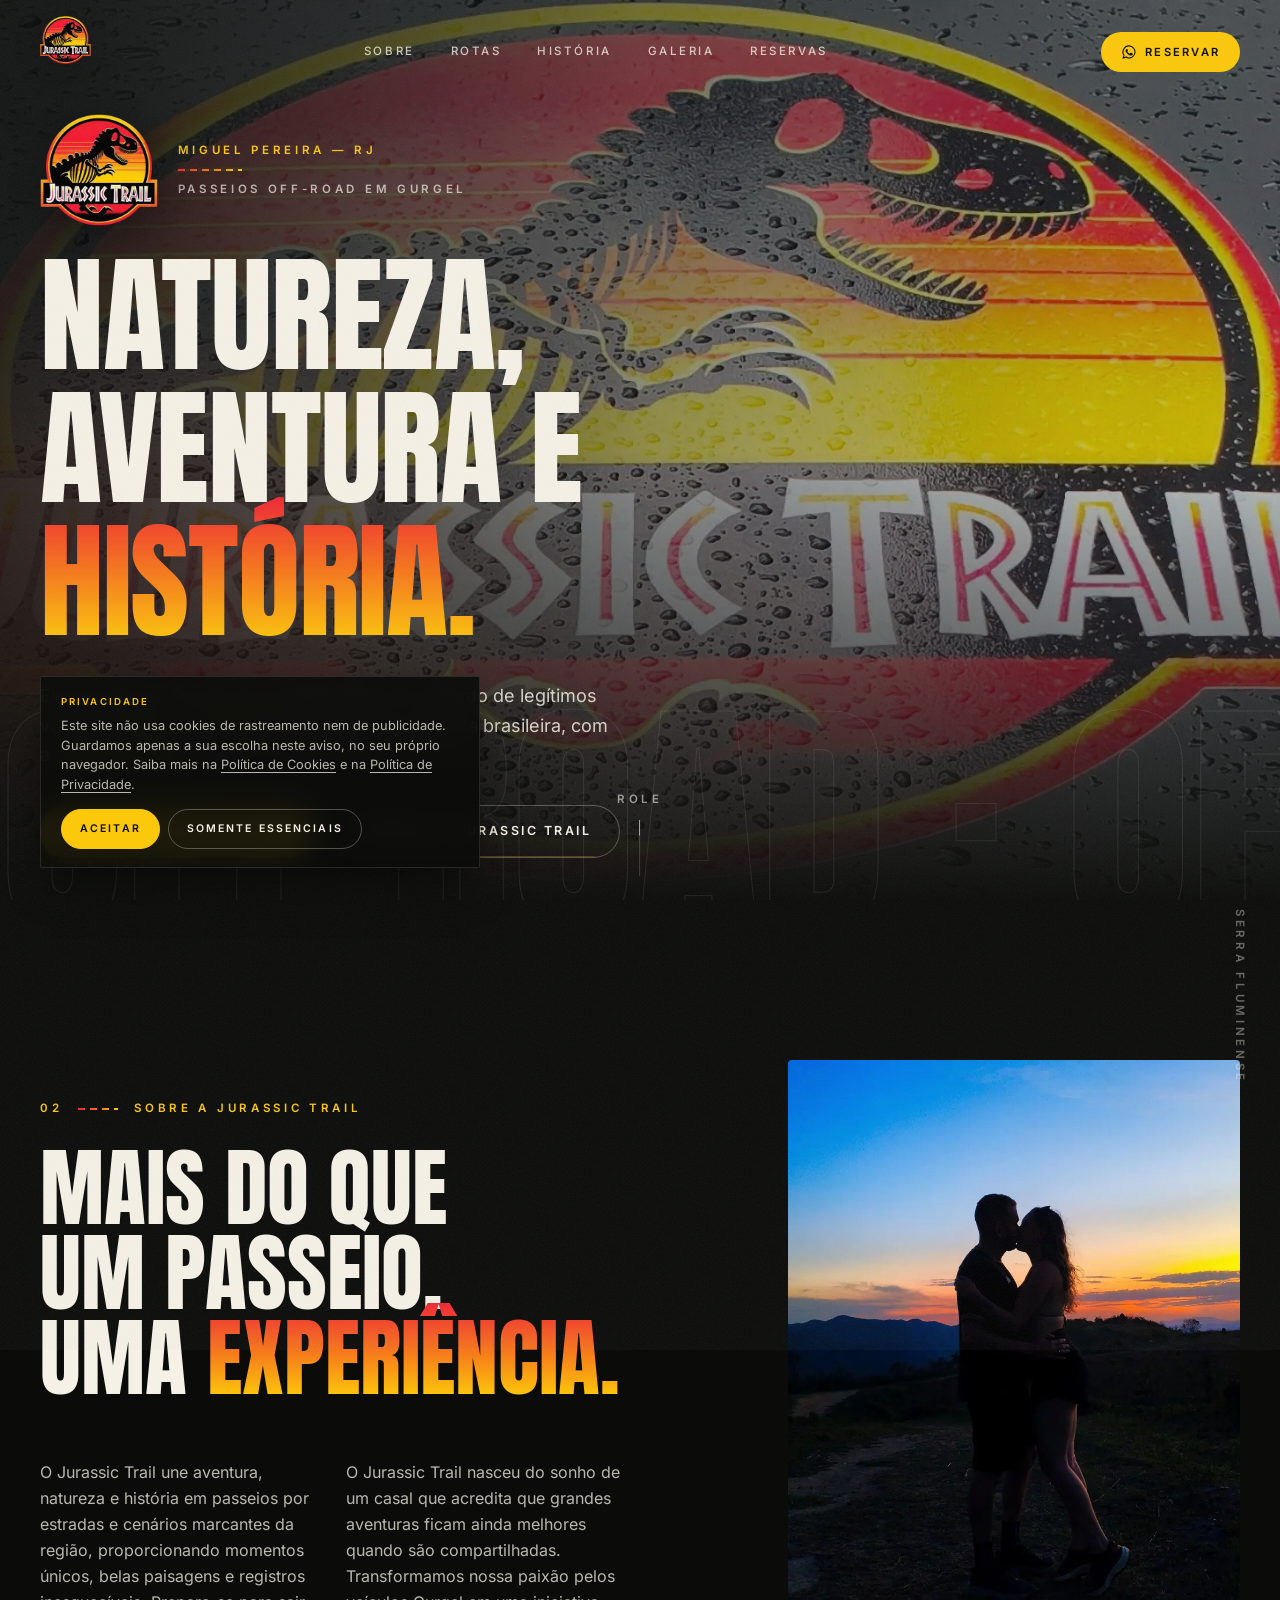
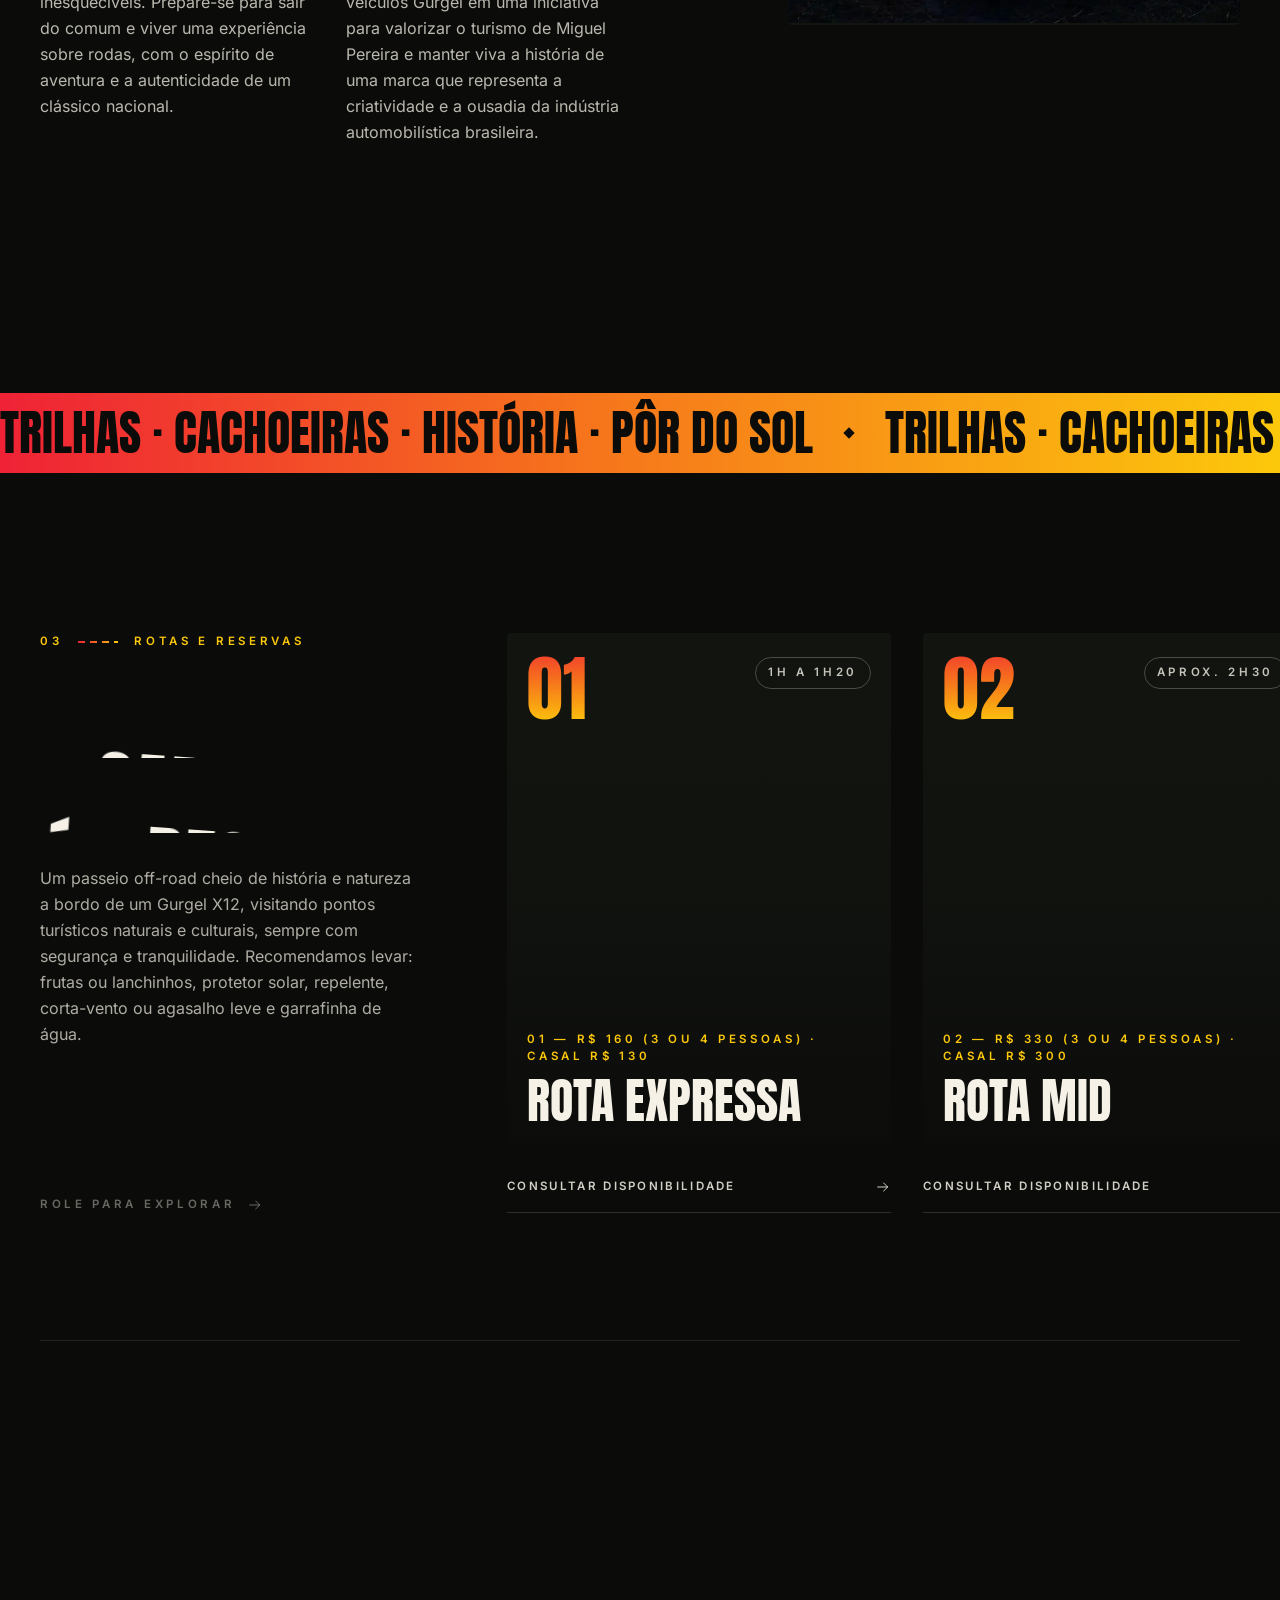
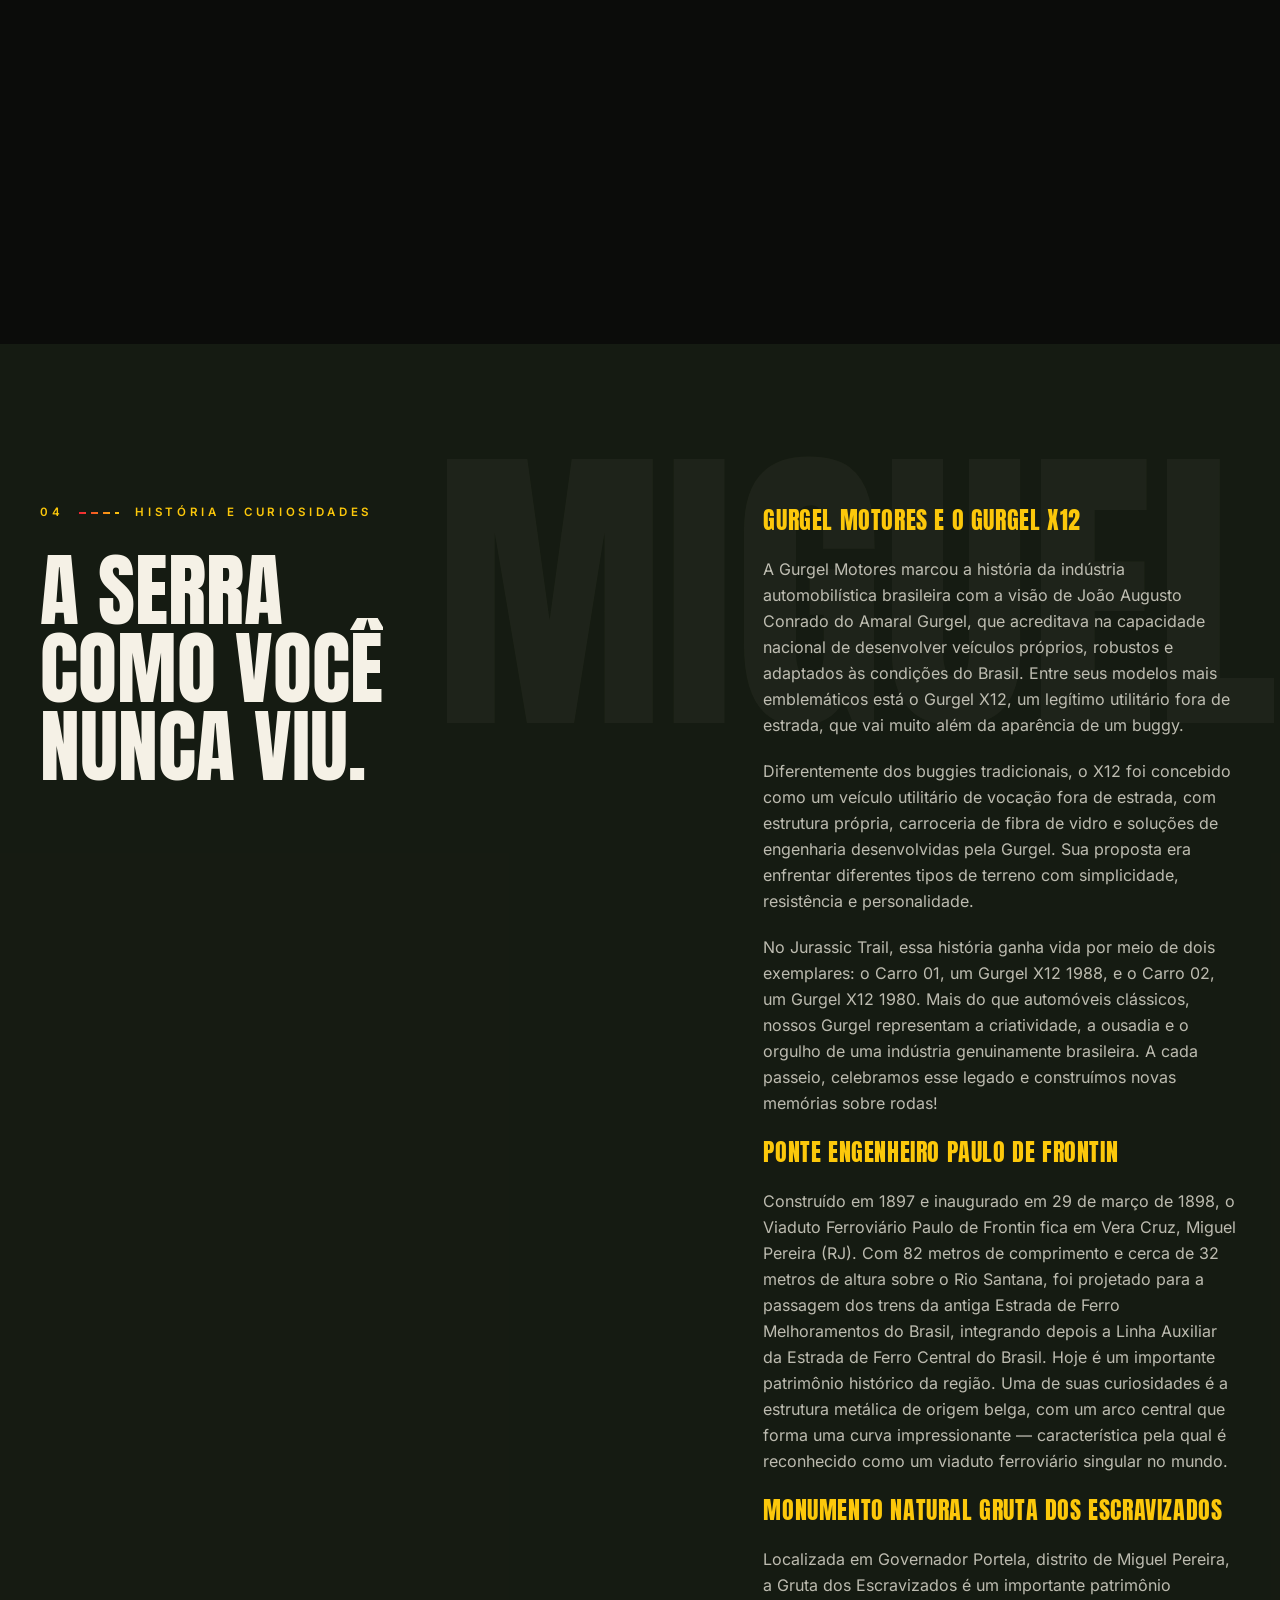
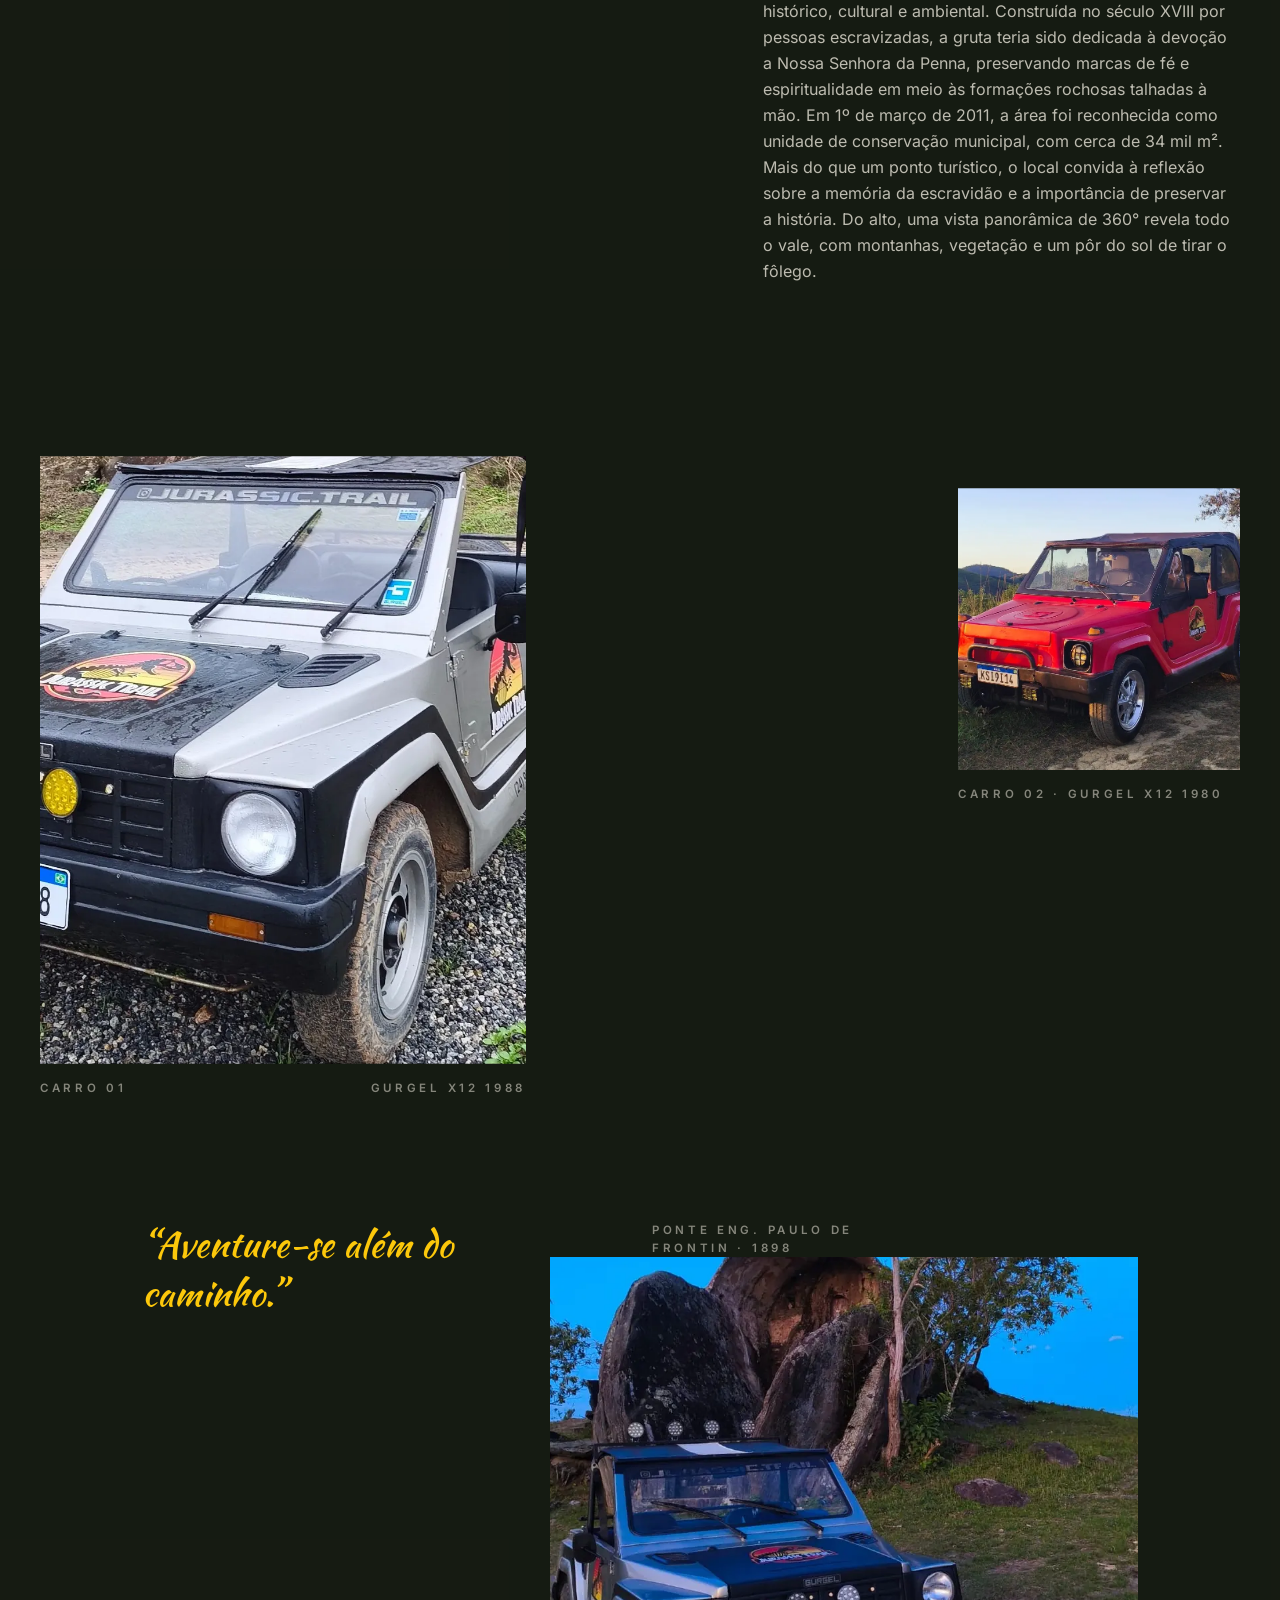
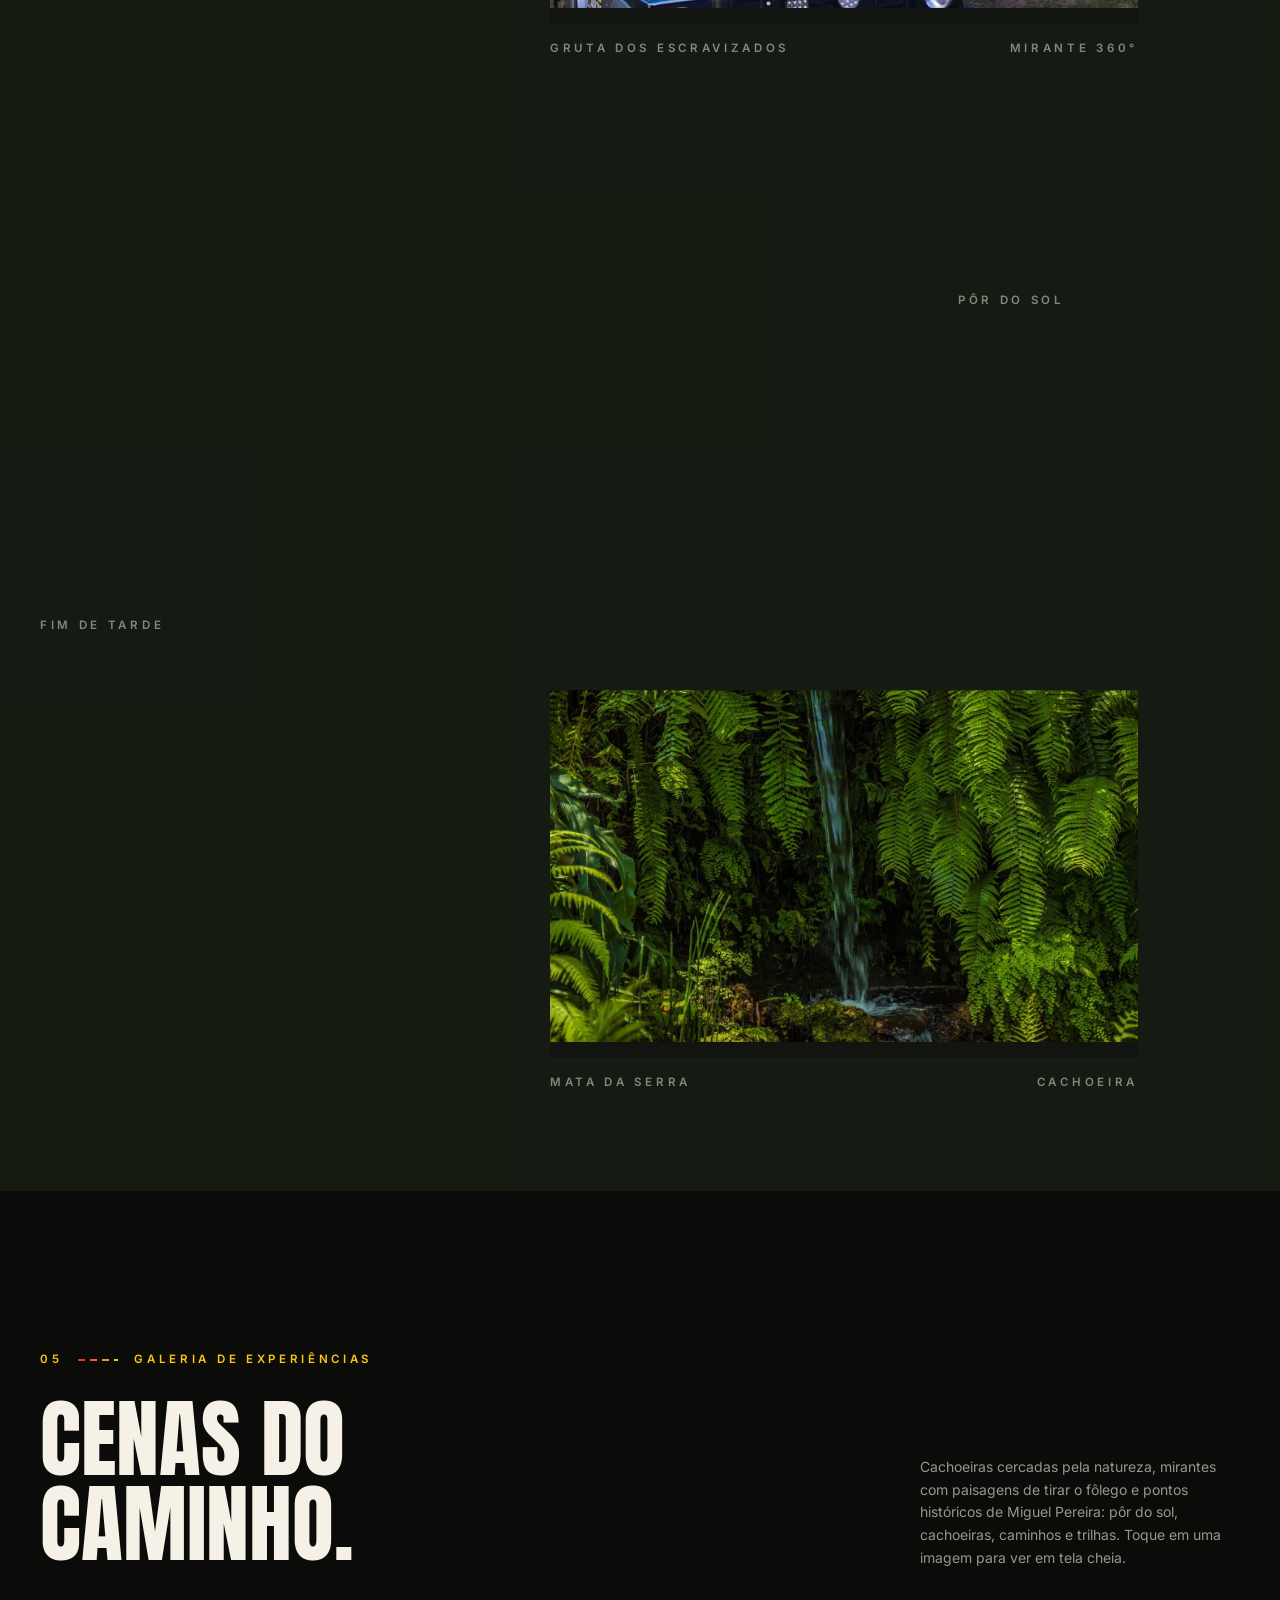
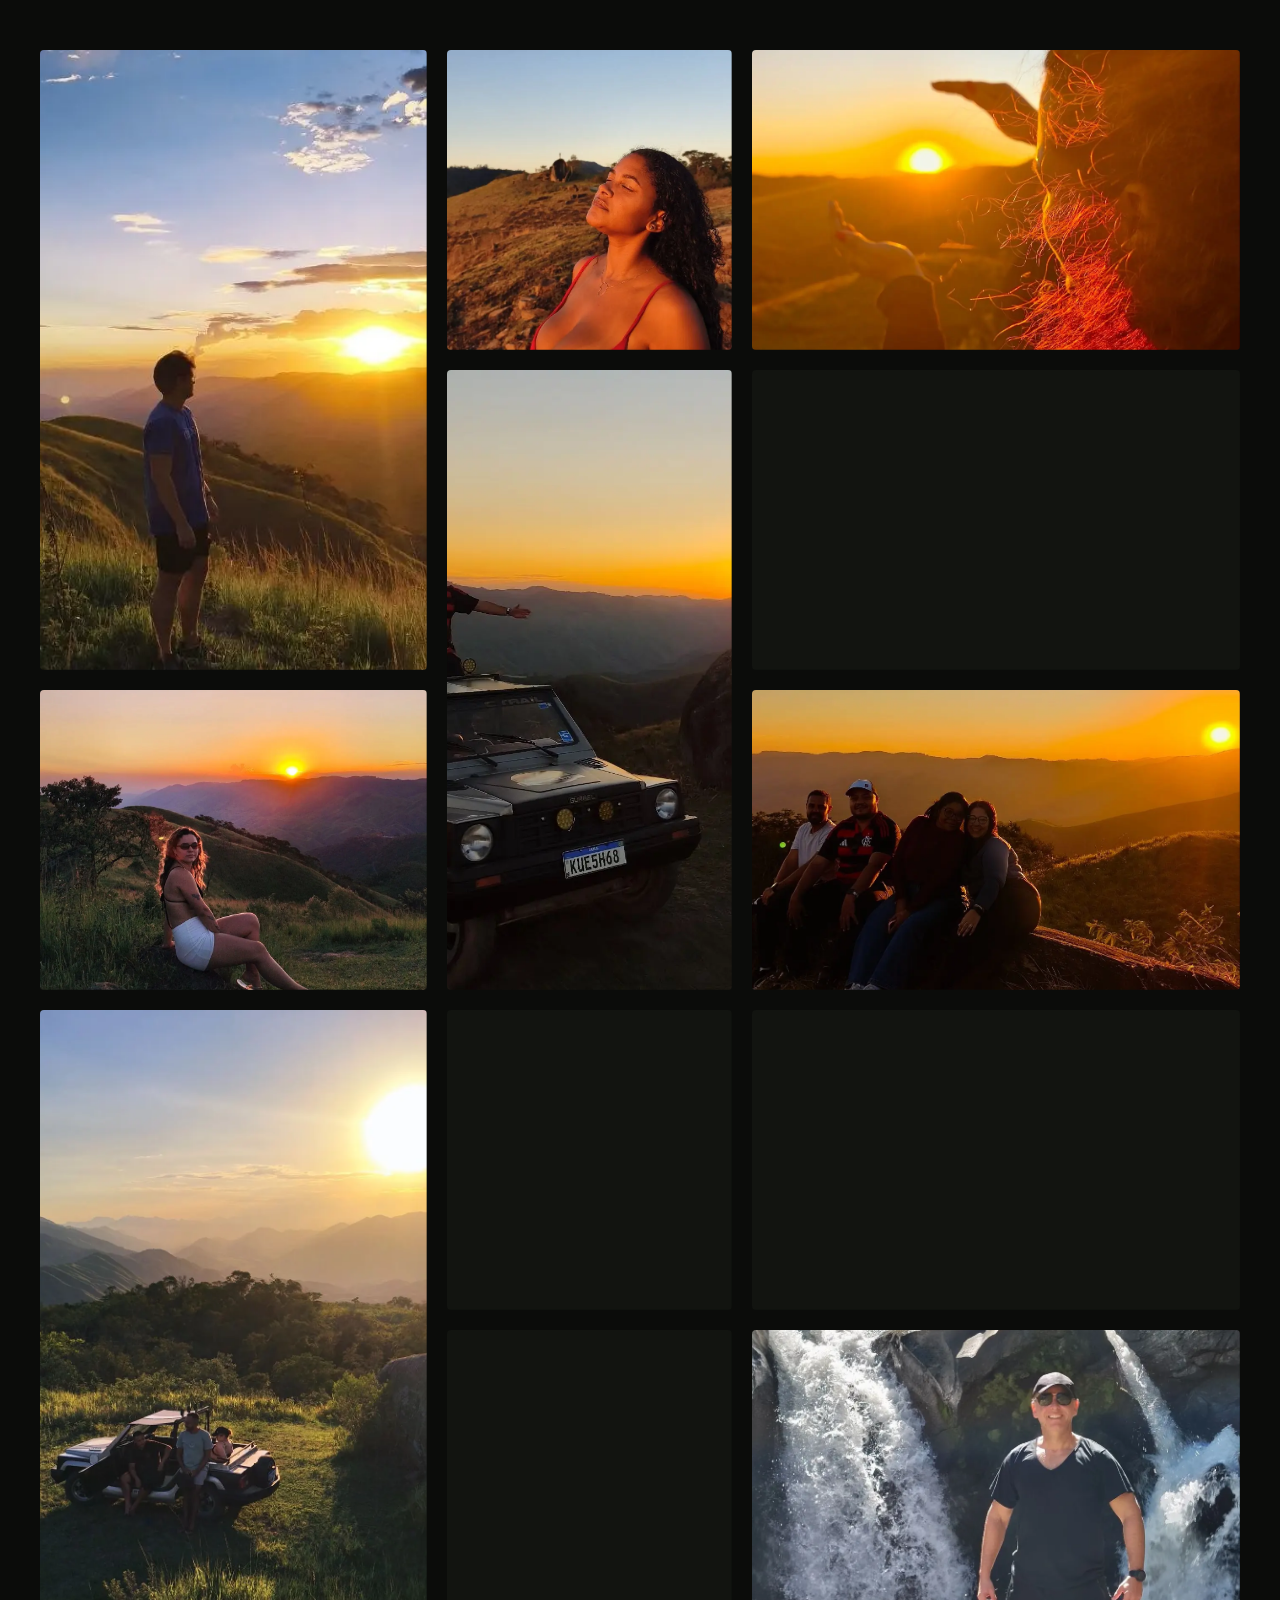
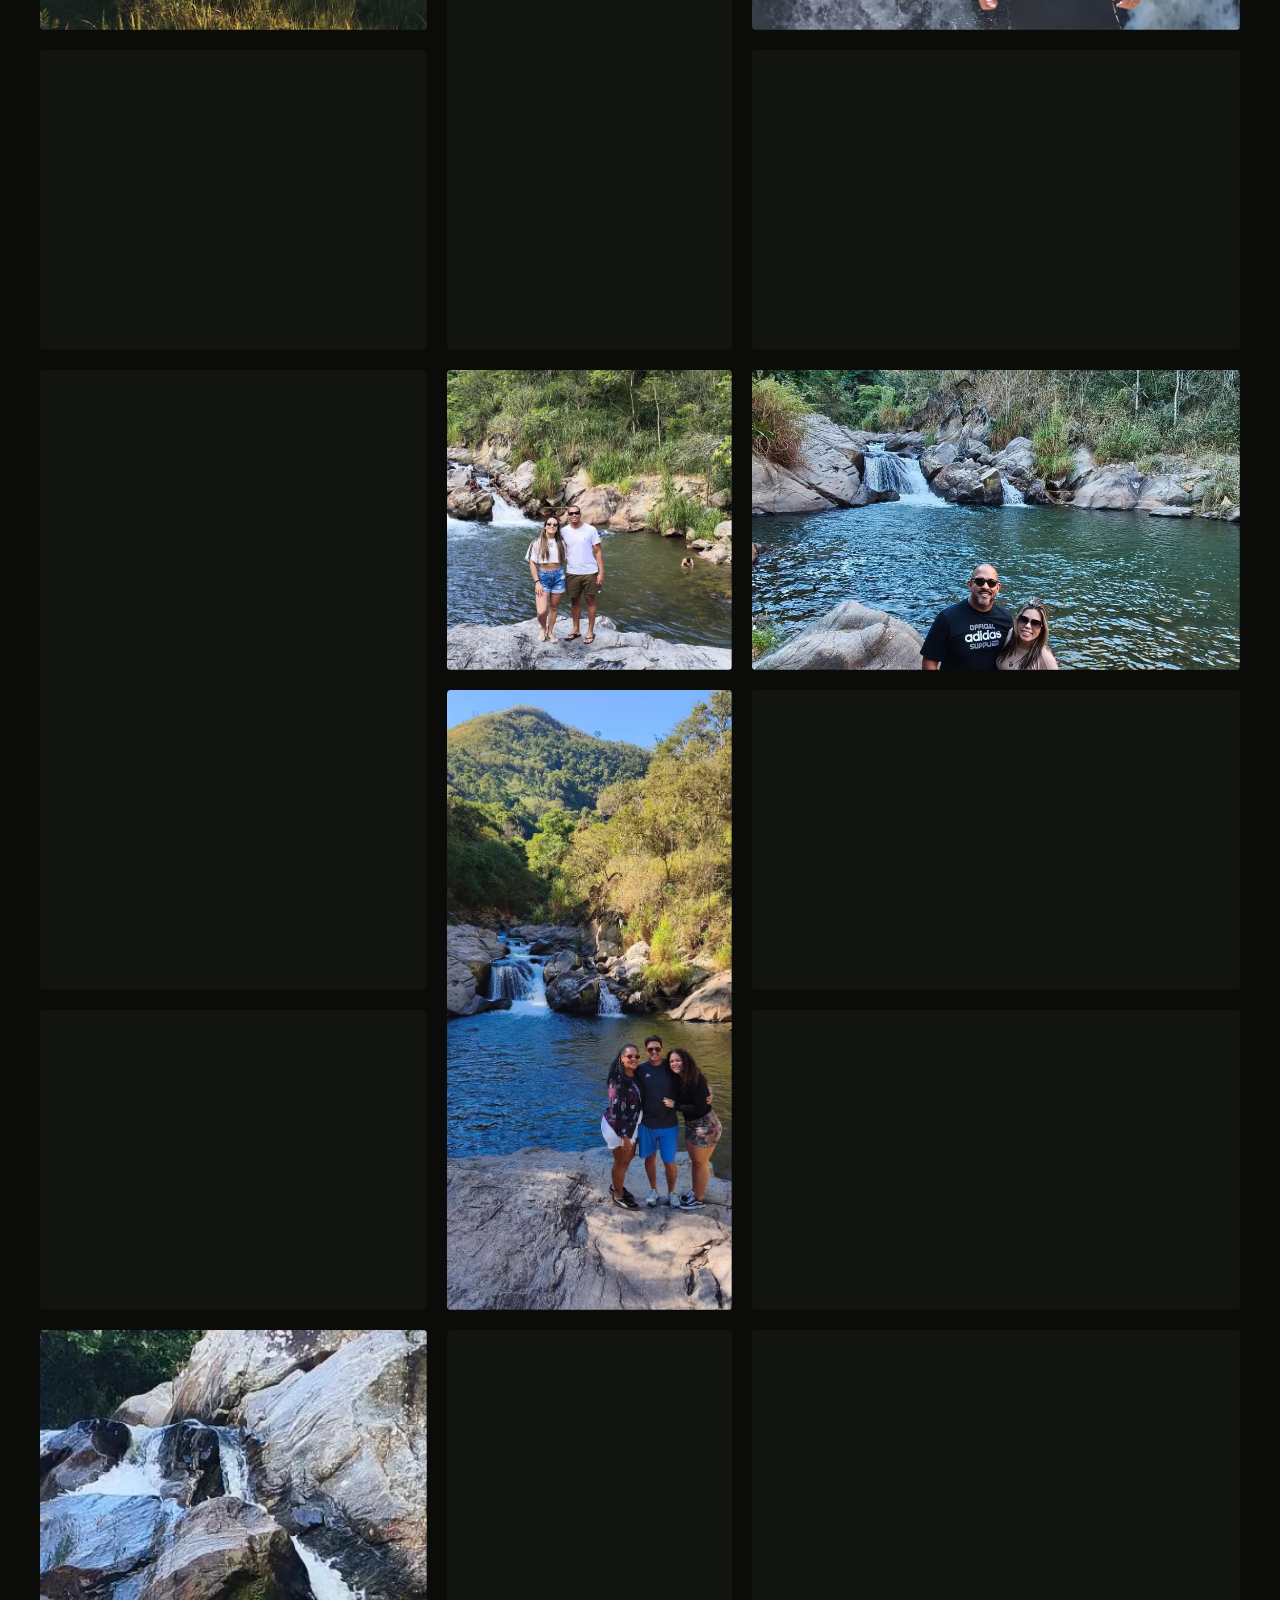
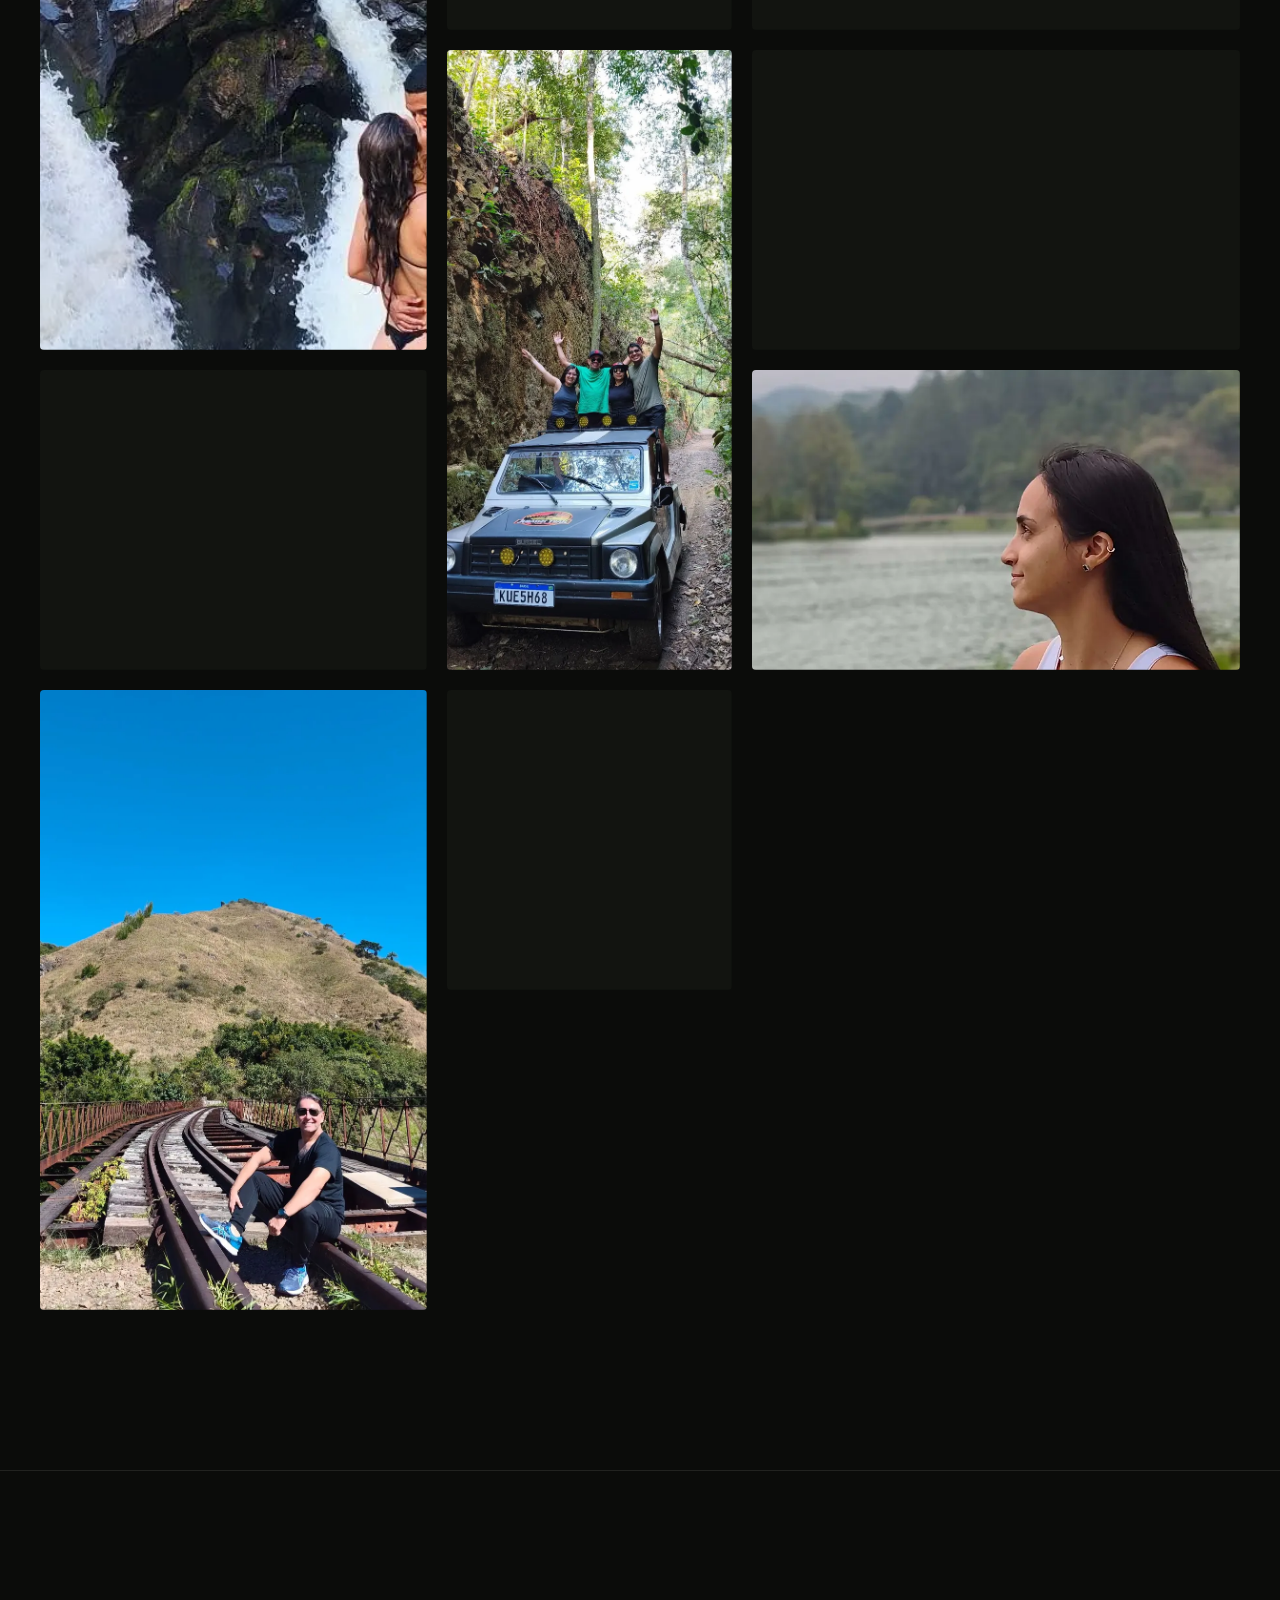
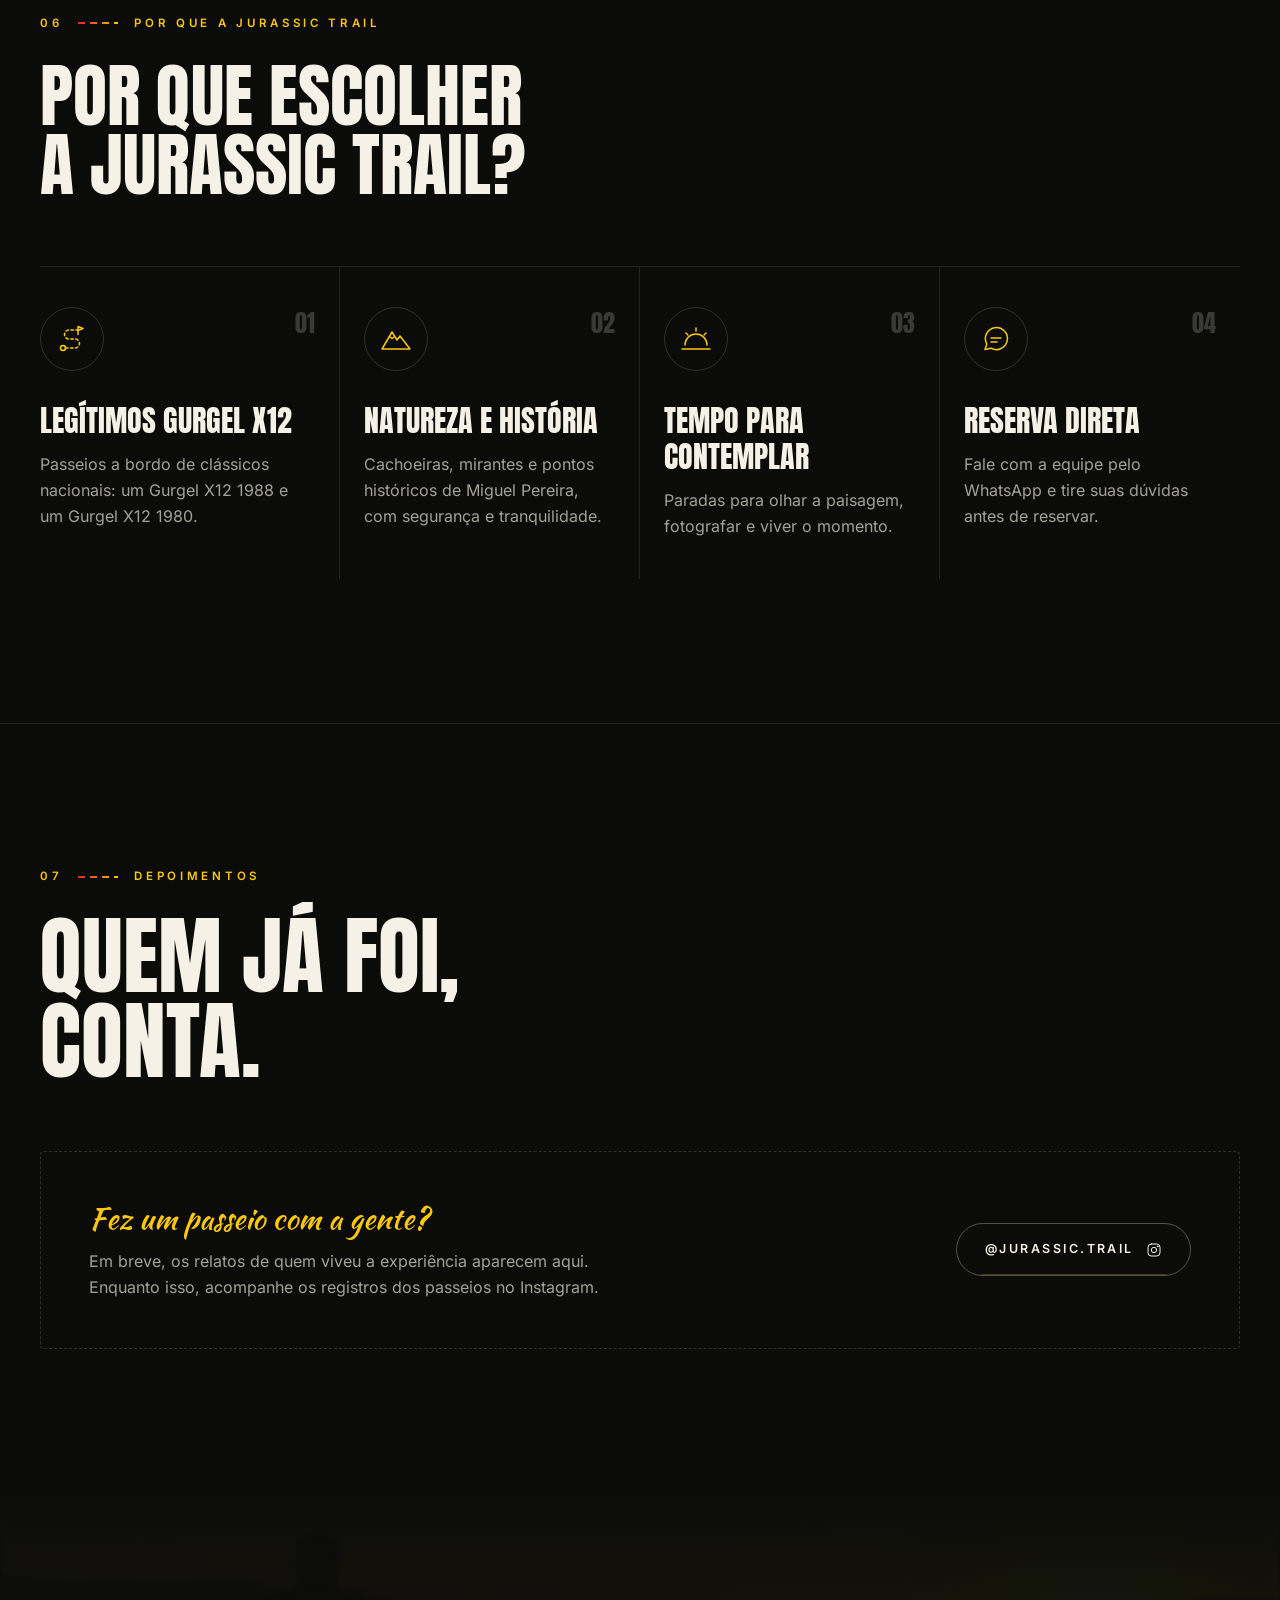
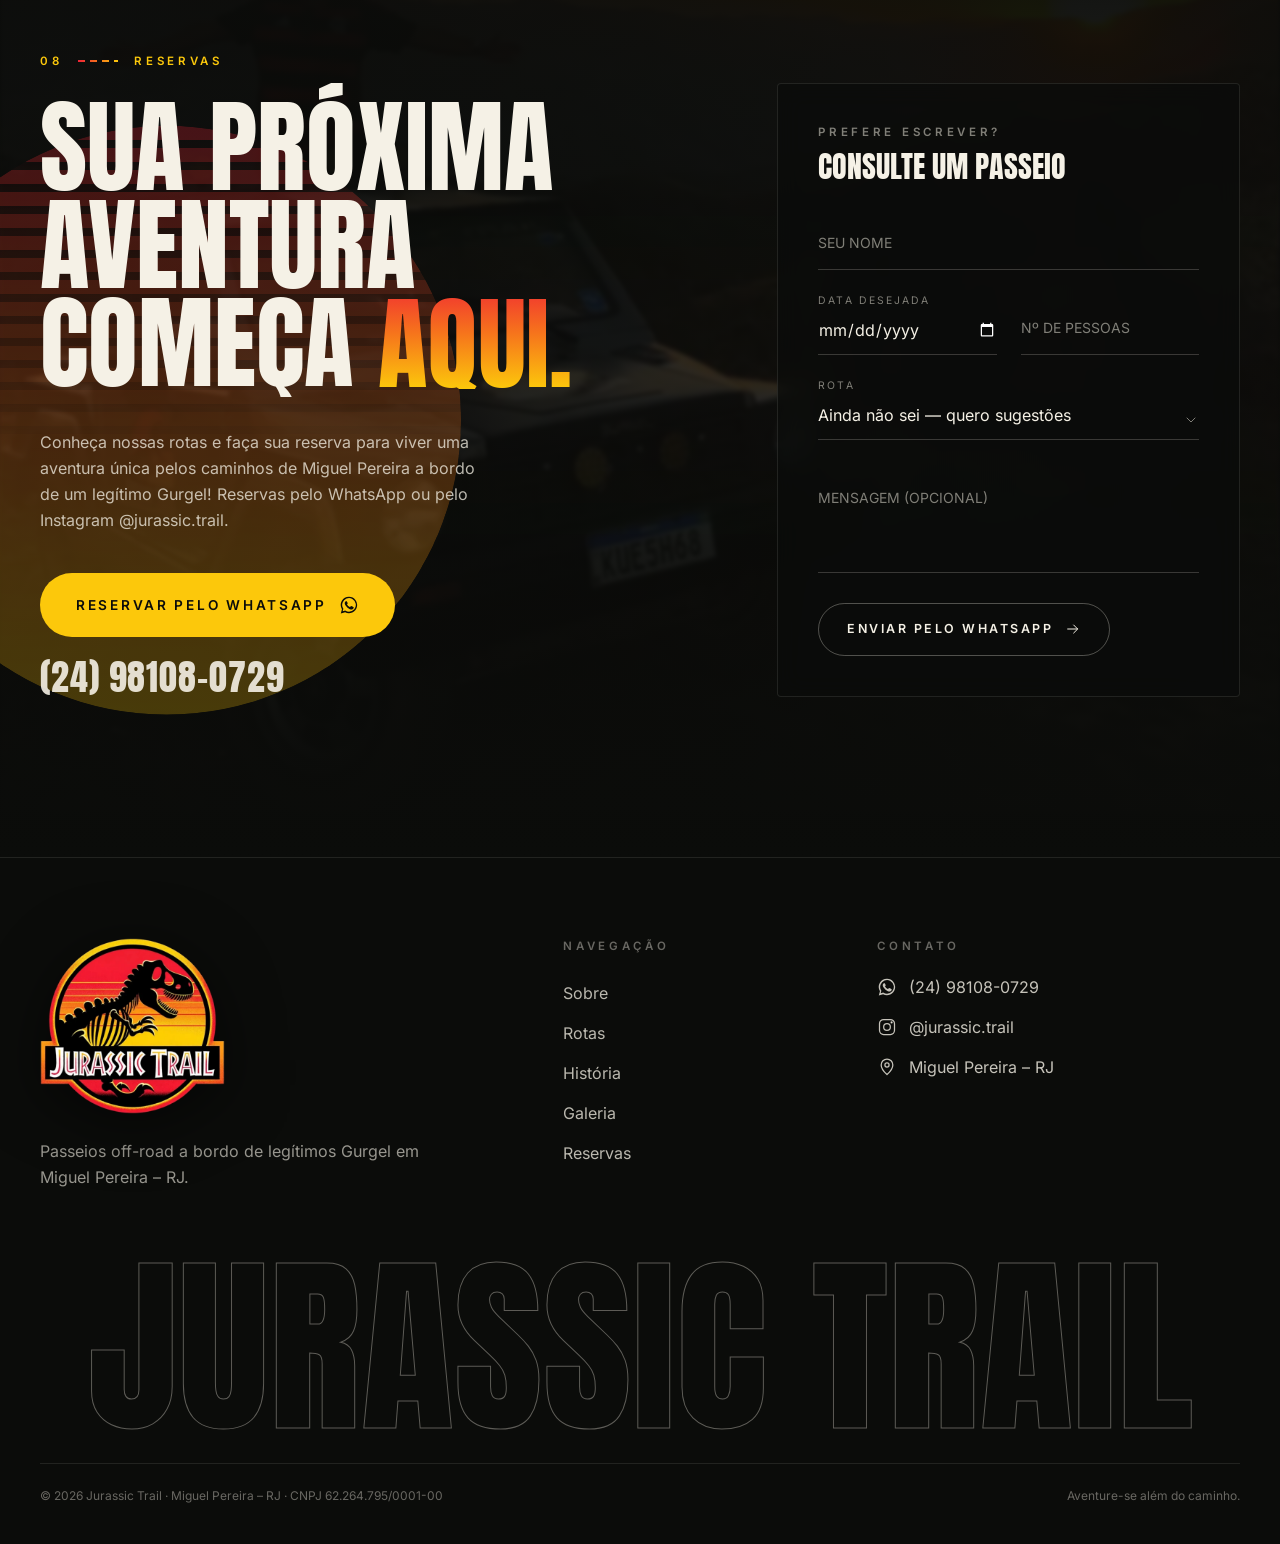
==== commit bb107af4: "Seção A Serra: mais 4 fotos do site antigo no mesmo estilo da seção Co-Authored-By: Claude Opus 5.5 " ====
--- a/index.html
+++ b/index.html
@@ -46,7 +46,7 @@
       "sameAs": ["https://www.instagram.com/jurassic.trail/"]
     }
     </script>
-    <script type="module" crossorigin src="./assets/index-cf60a86f.js"></script>
+    <script type="module" crossorigin src="./assets/index-7fabd0b4.js"></script>
     <link rel="stylesheet" crossorigin href="./assets/index-9bb75299.css">
     <link rel="stylesheet" href="./assets/privacy.css">
     <script defer src="./assets/privacy.js"></script>
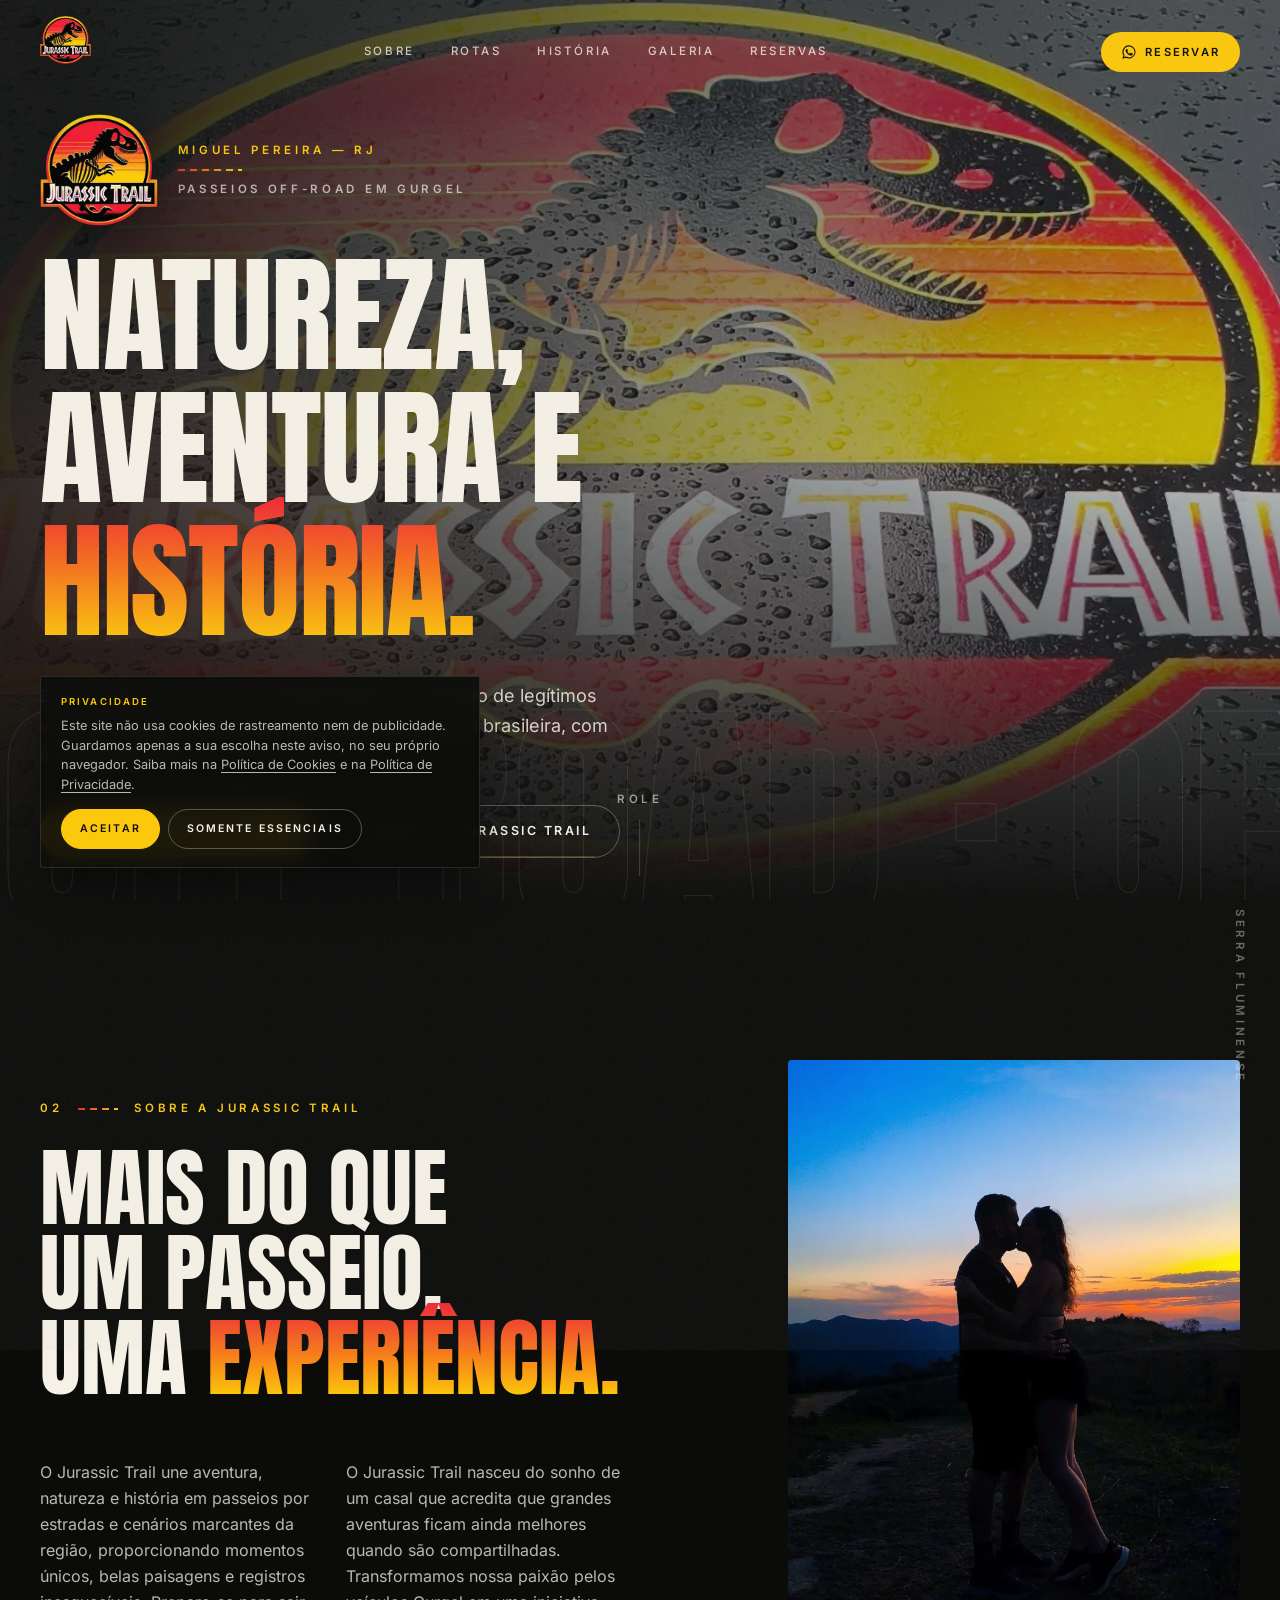
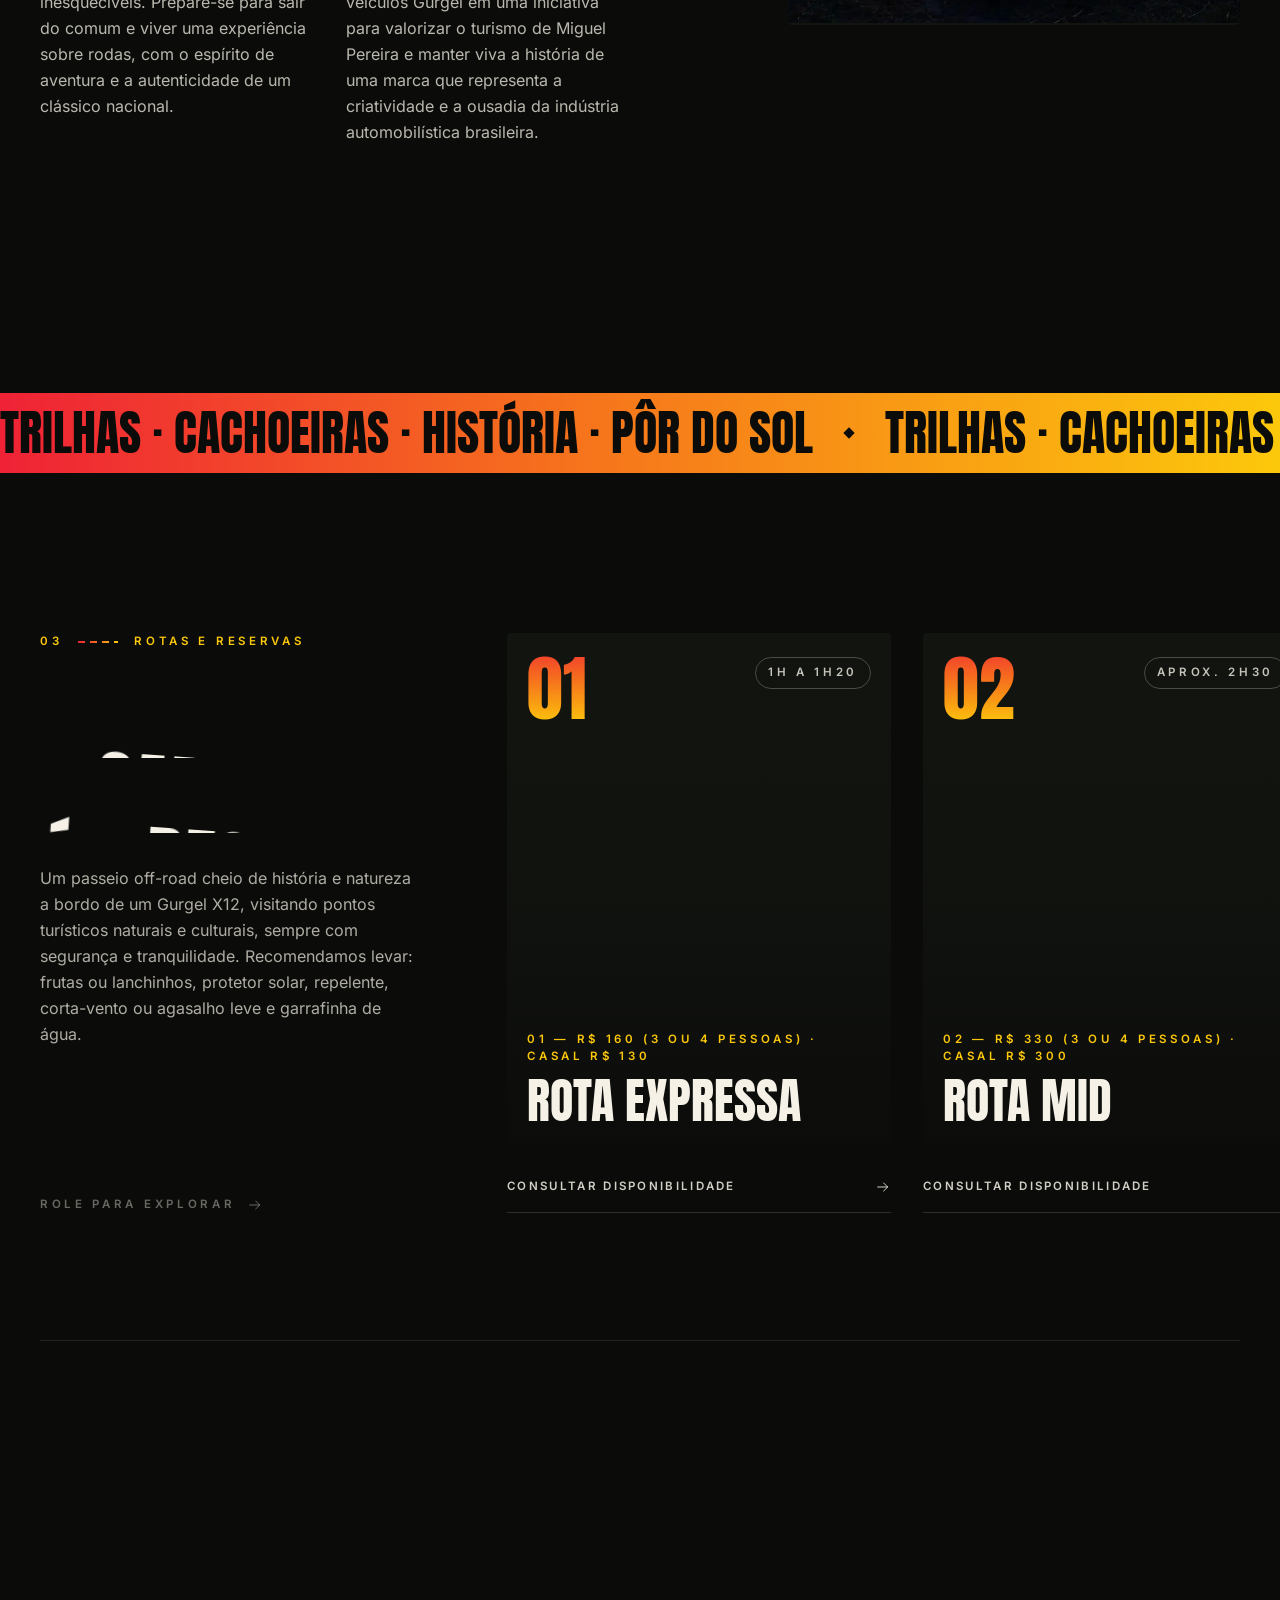
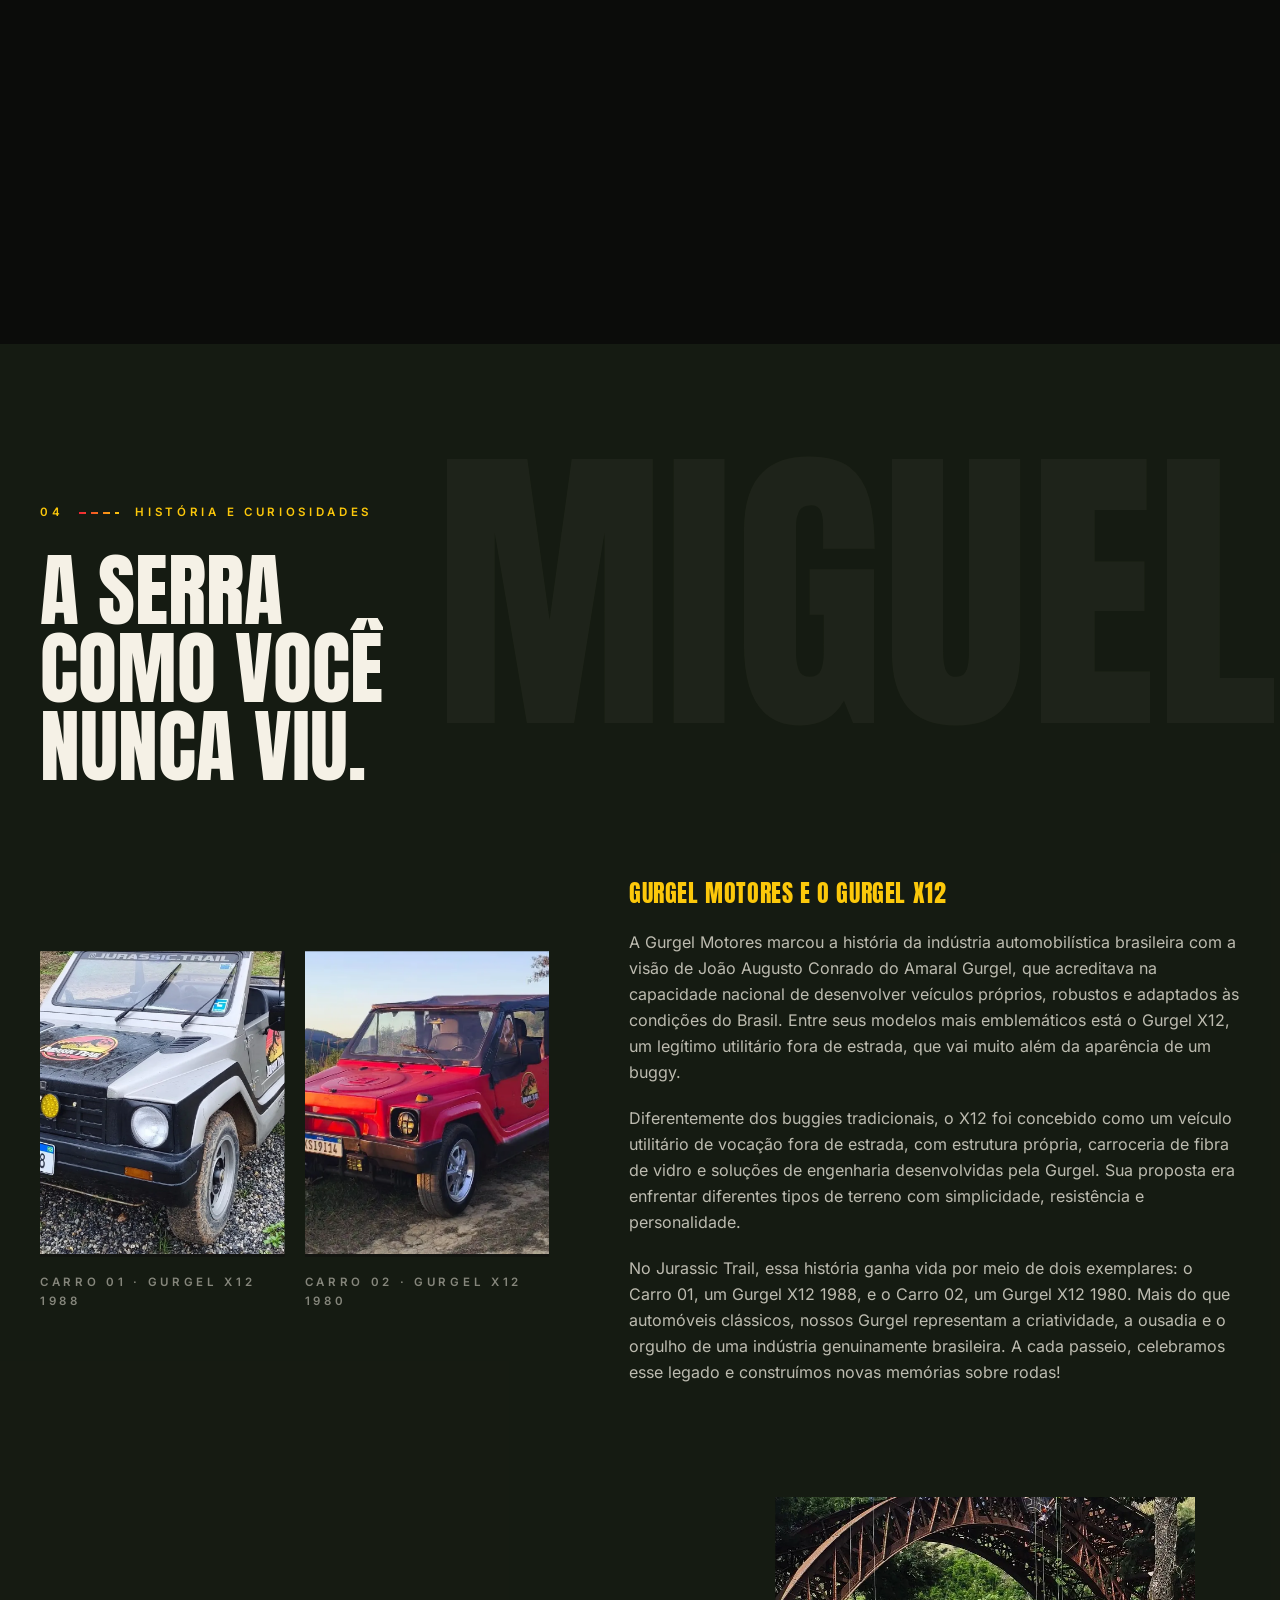
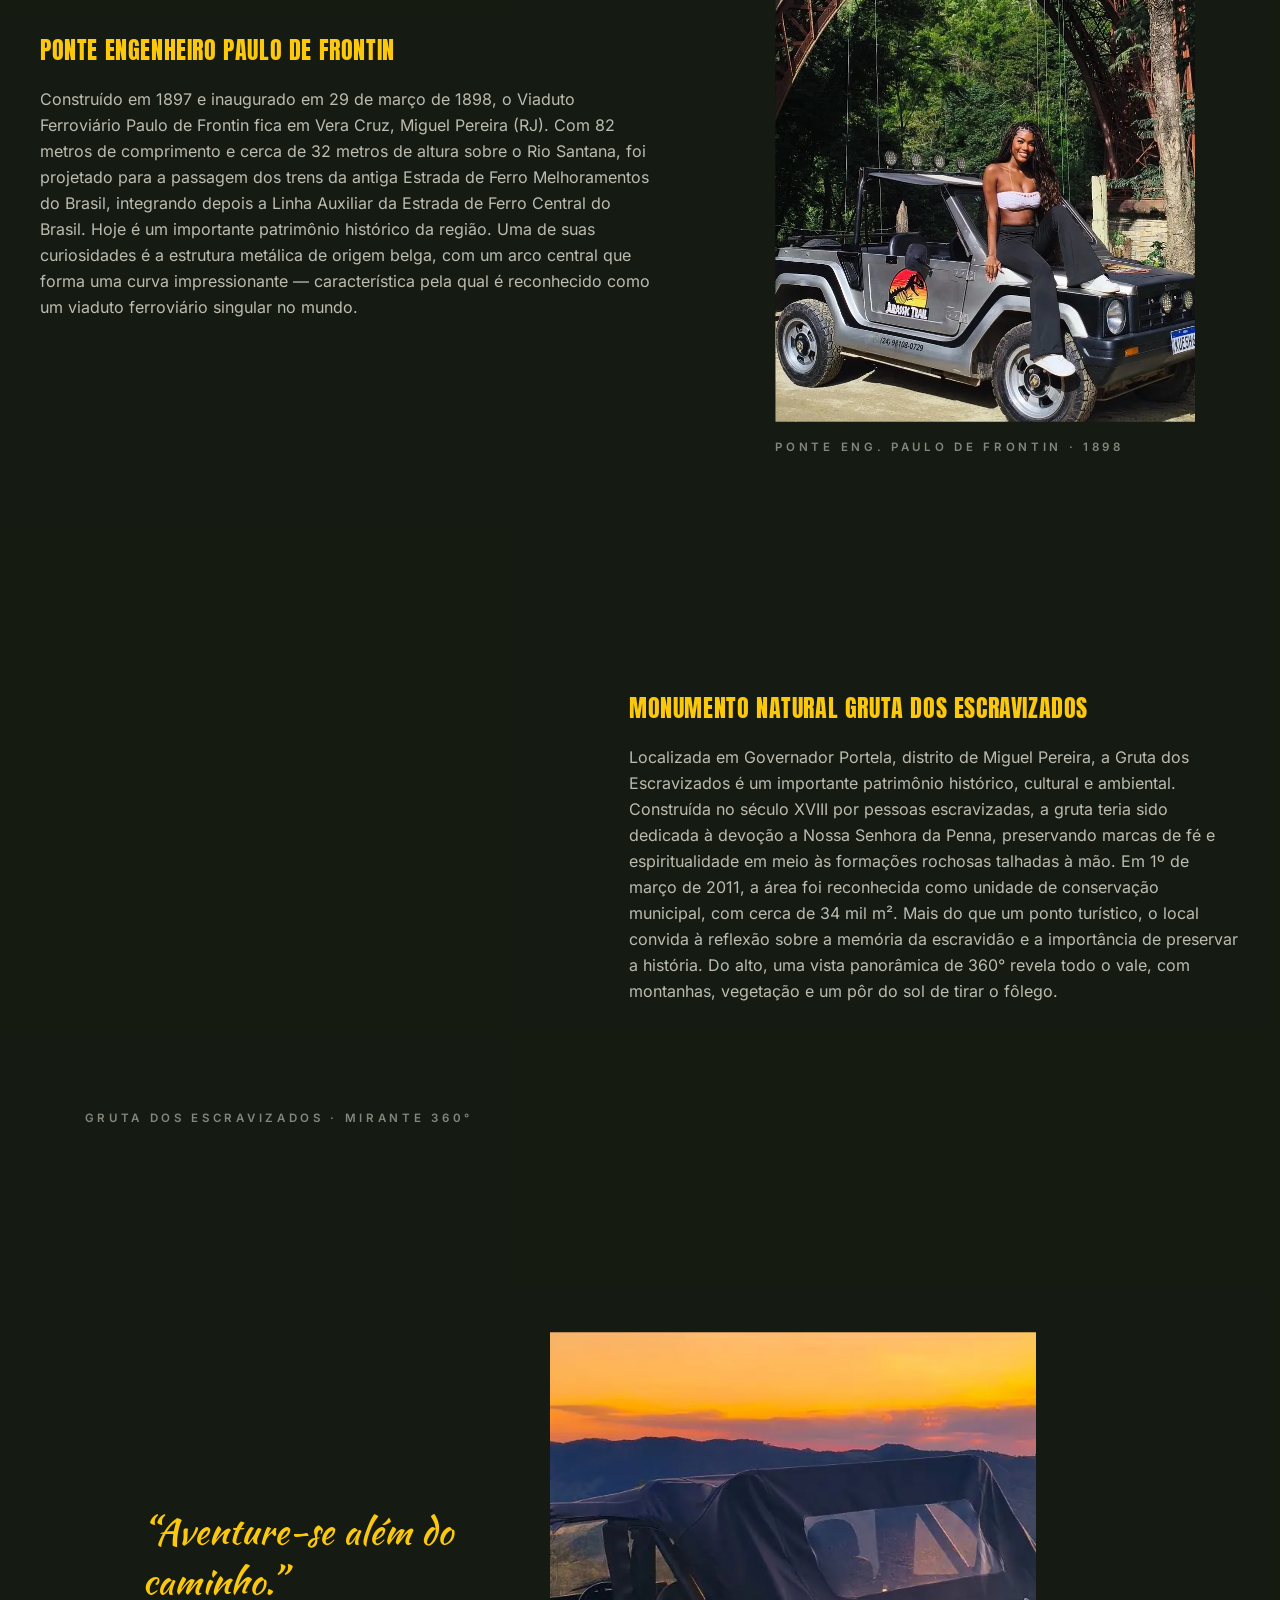
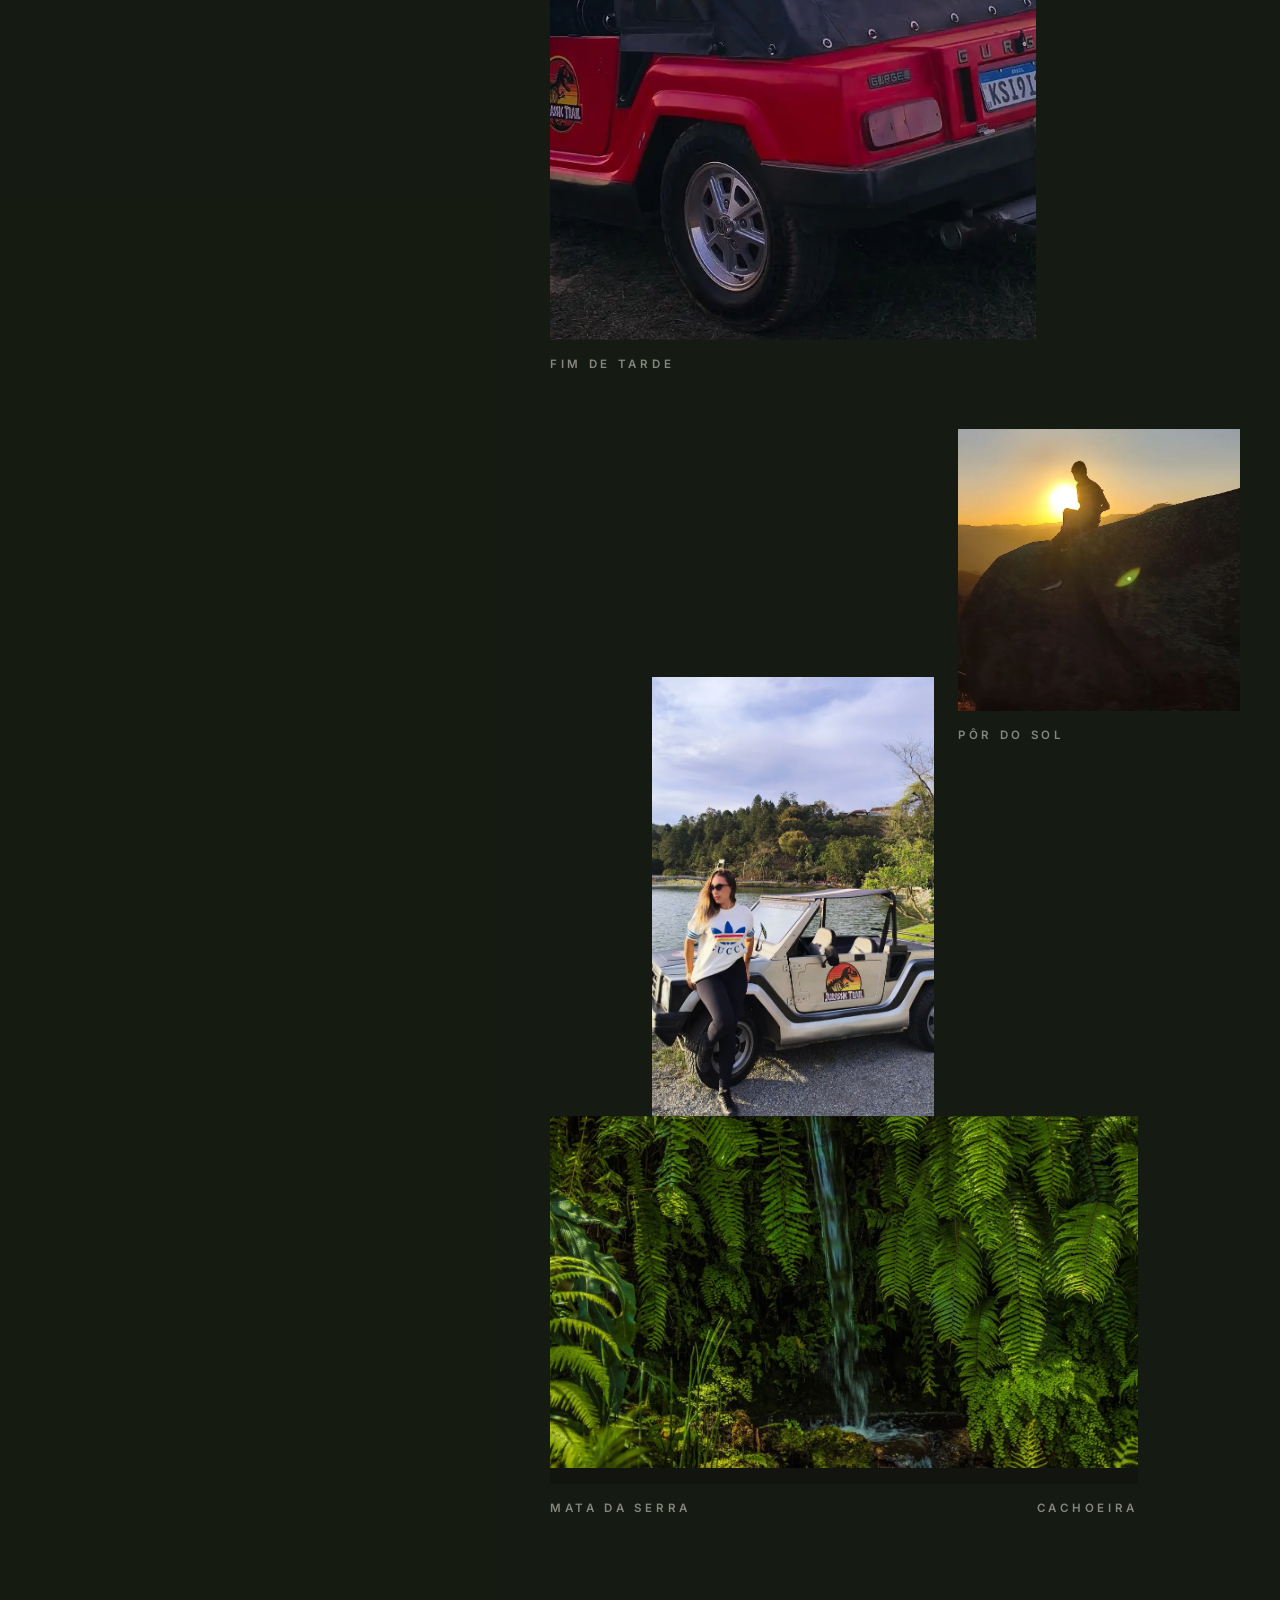
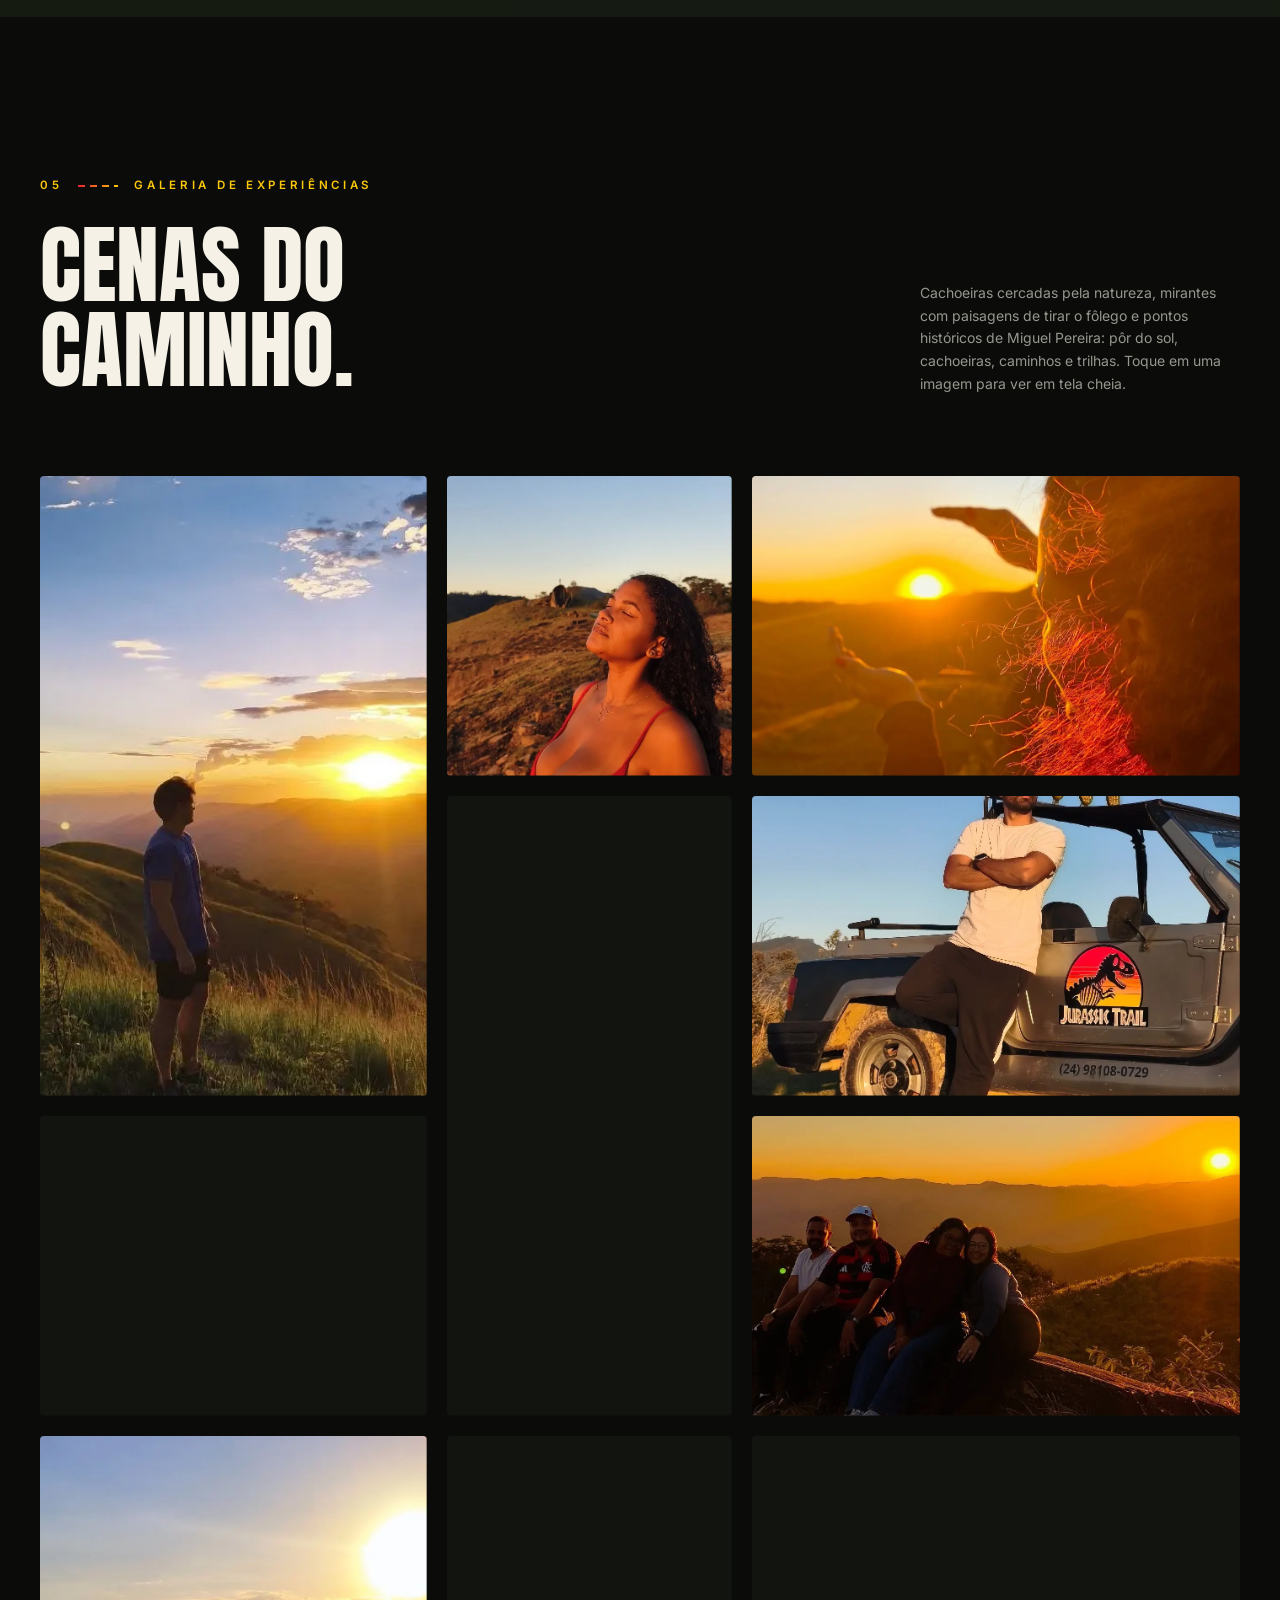
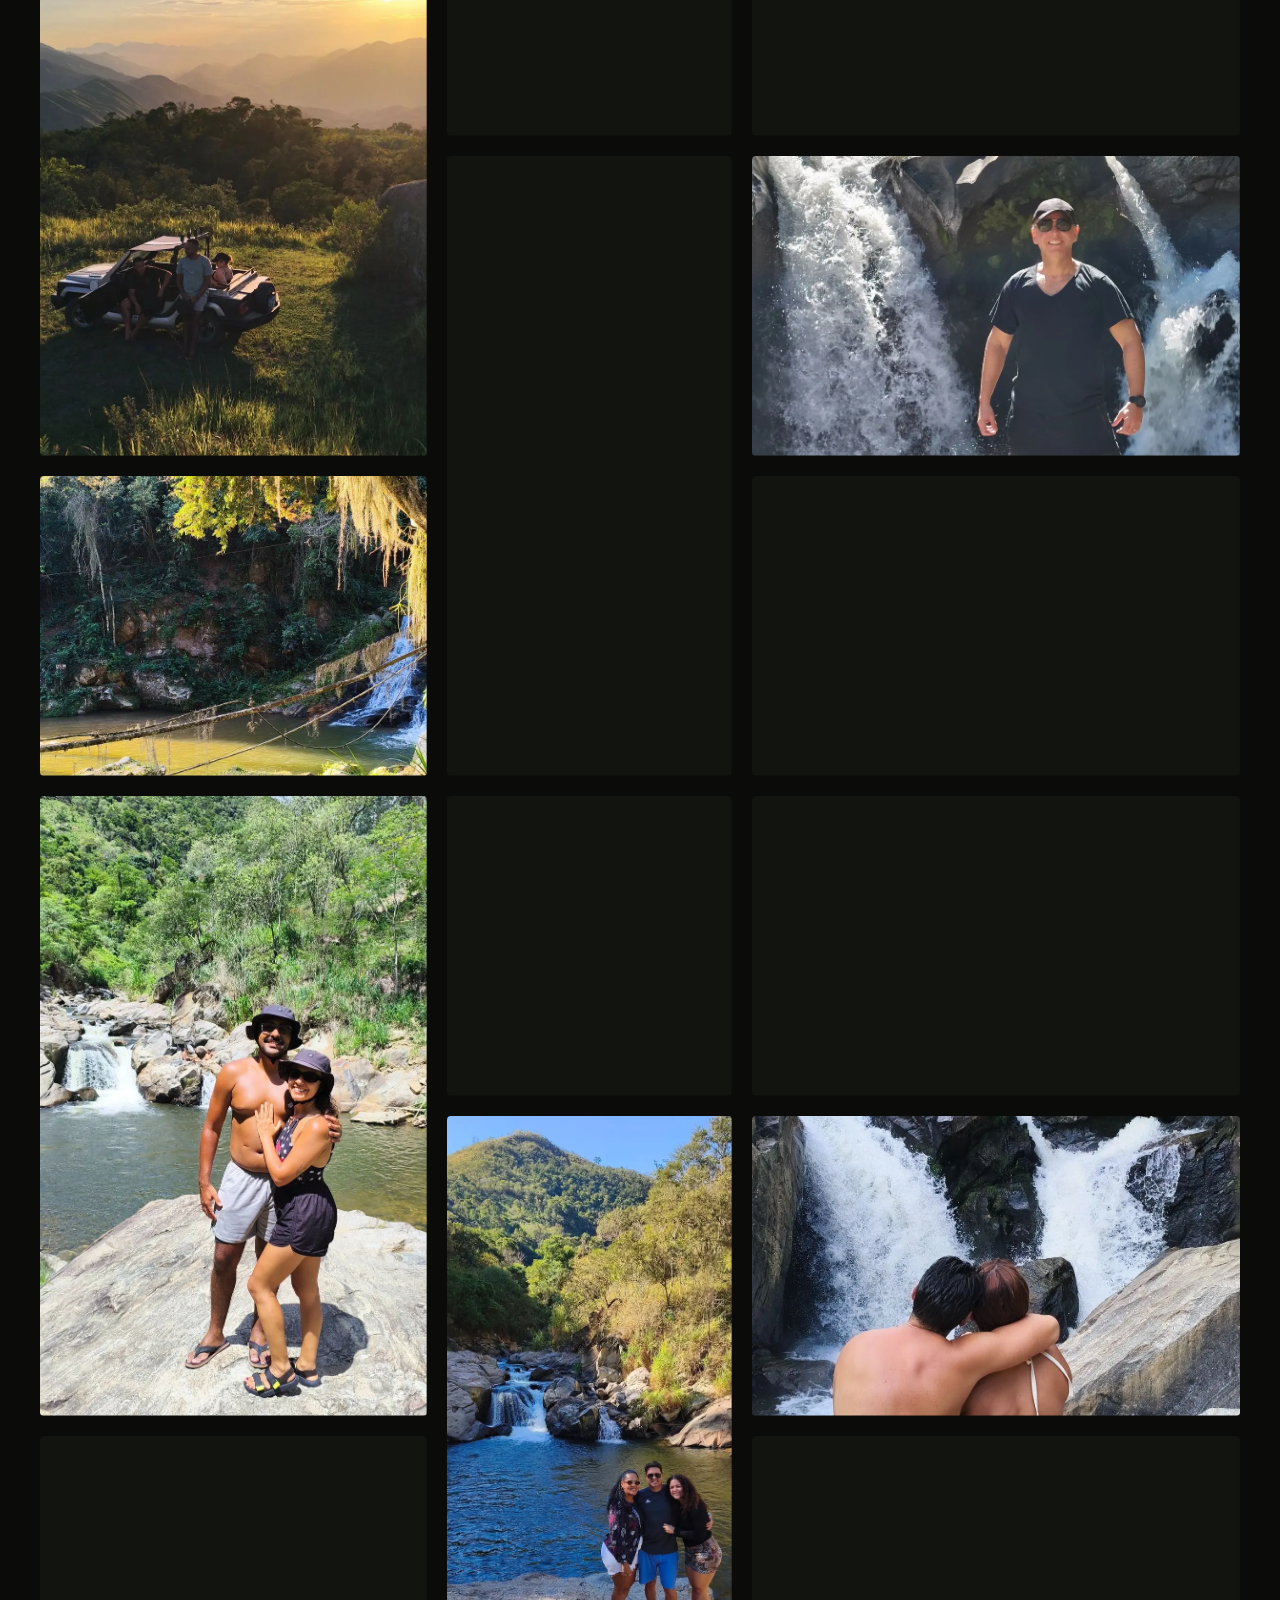
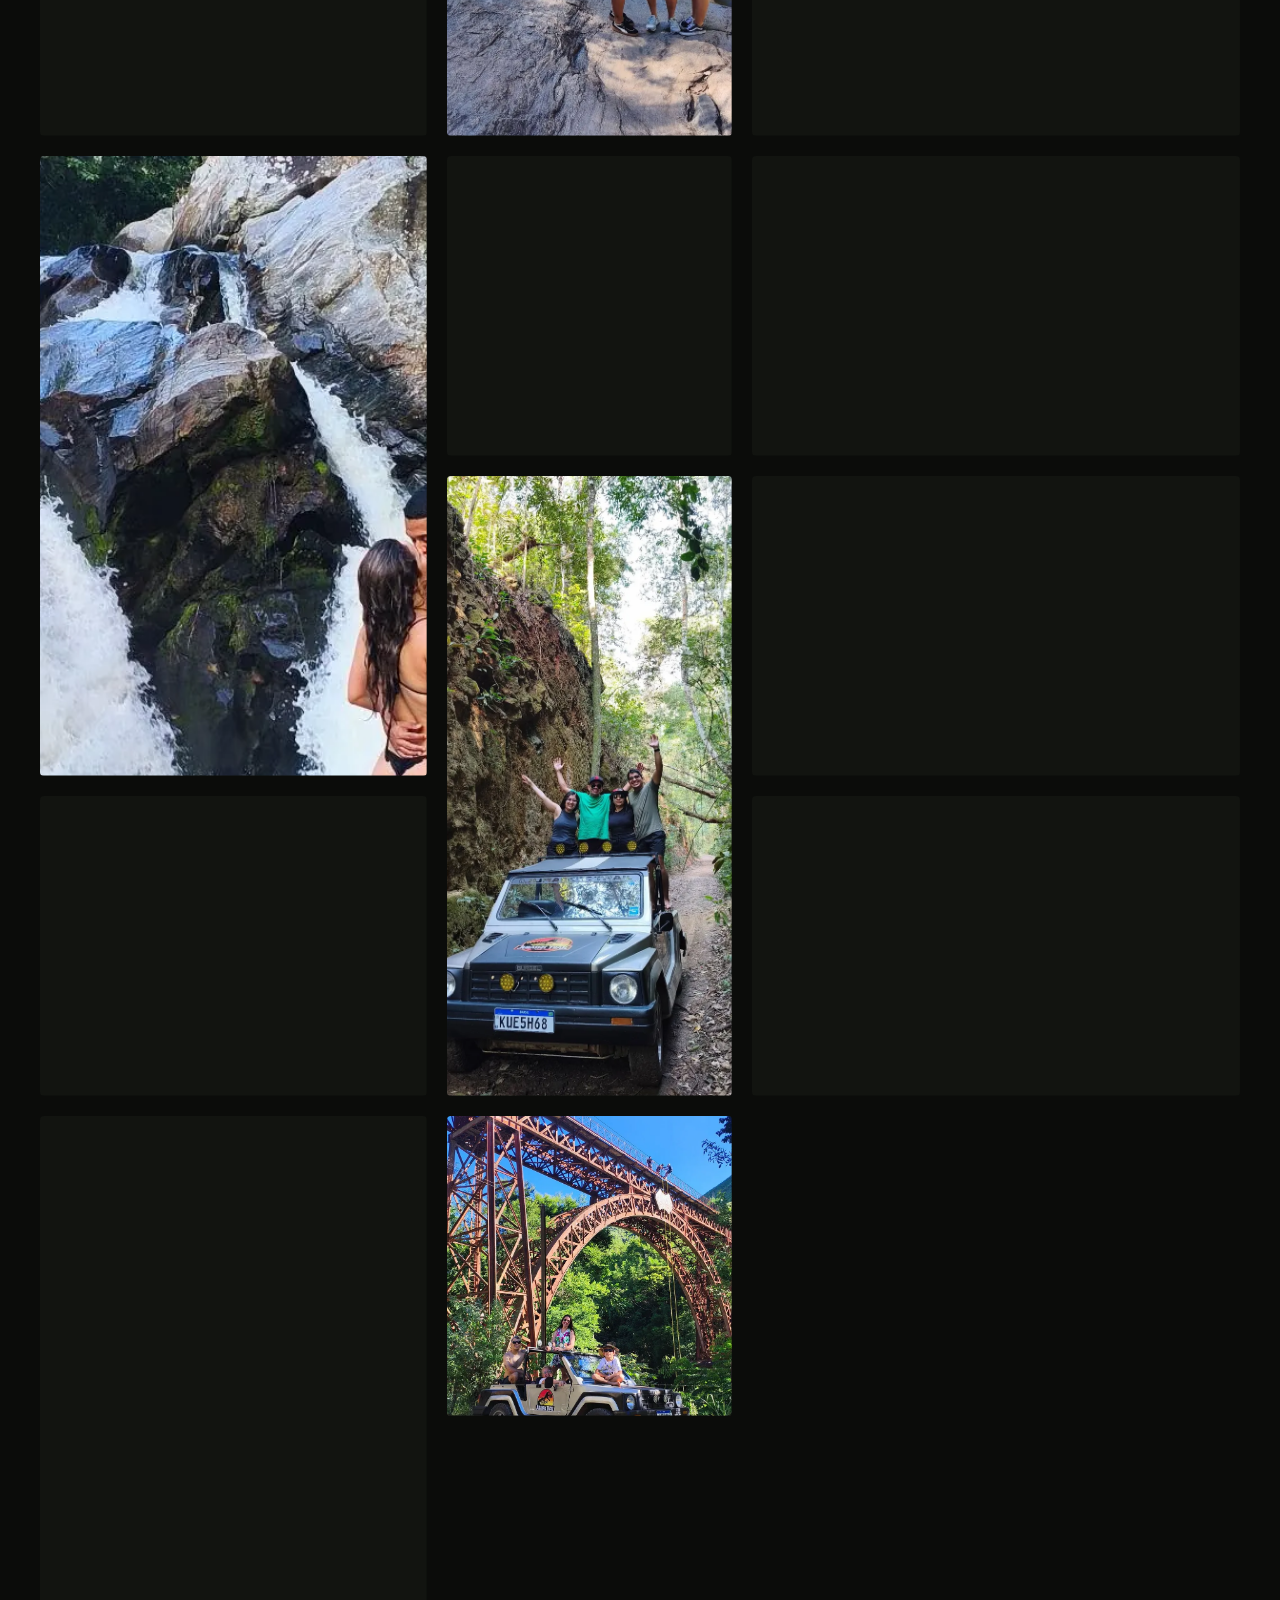
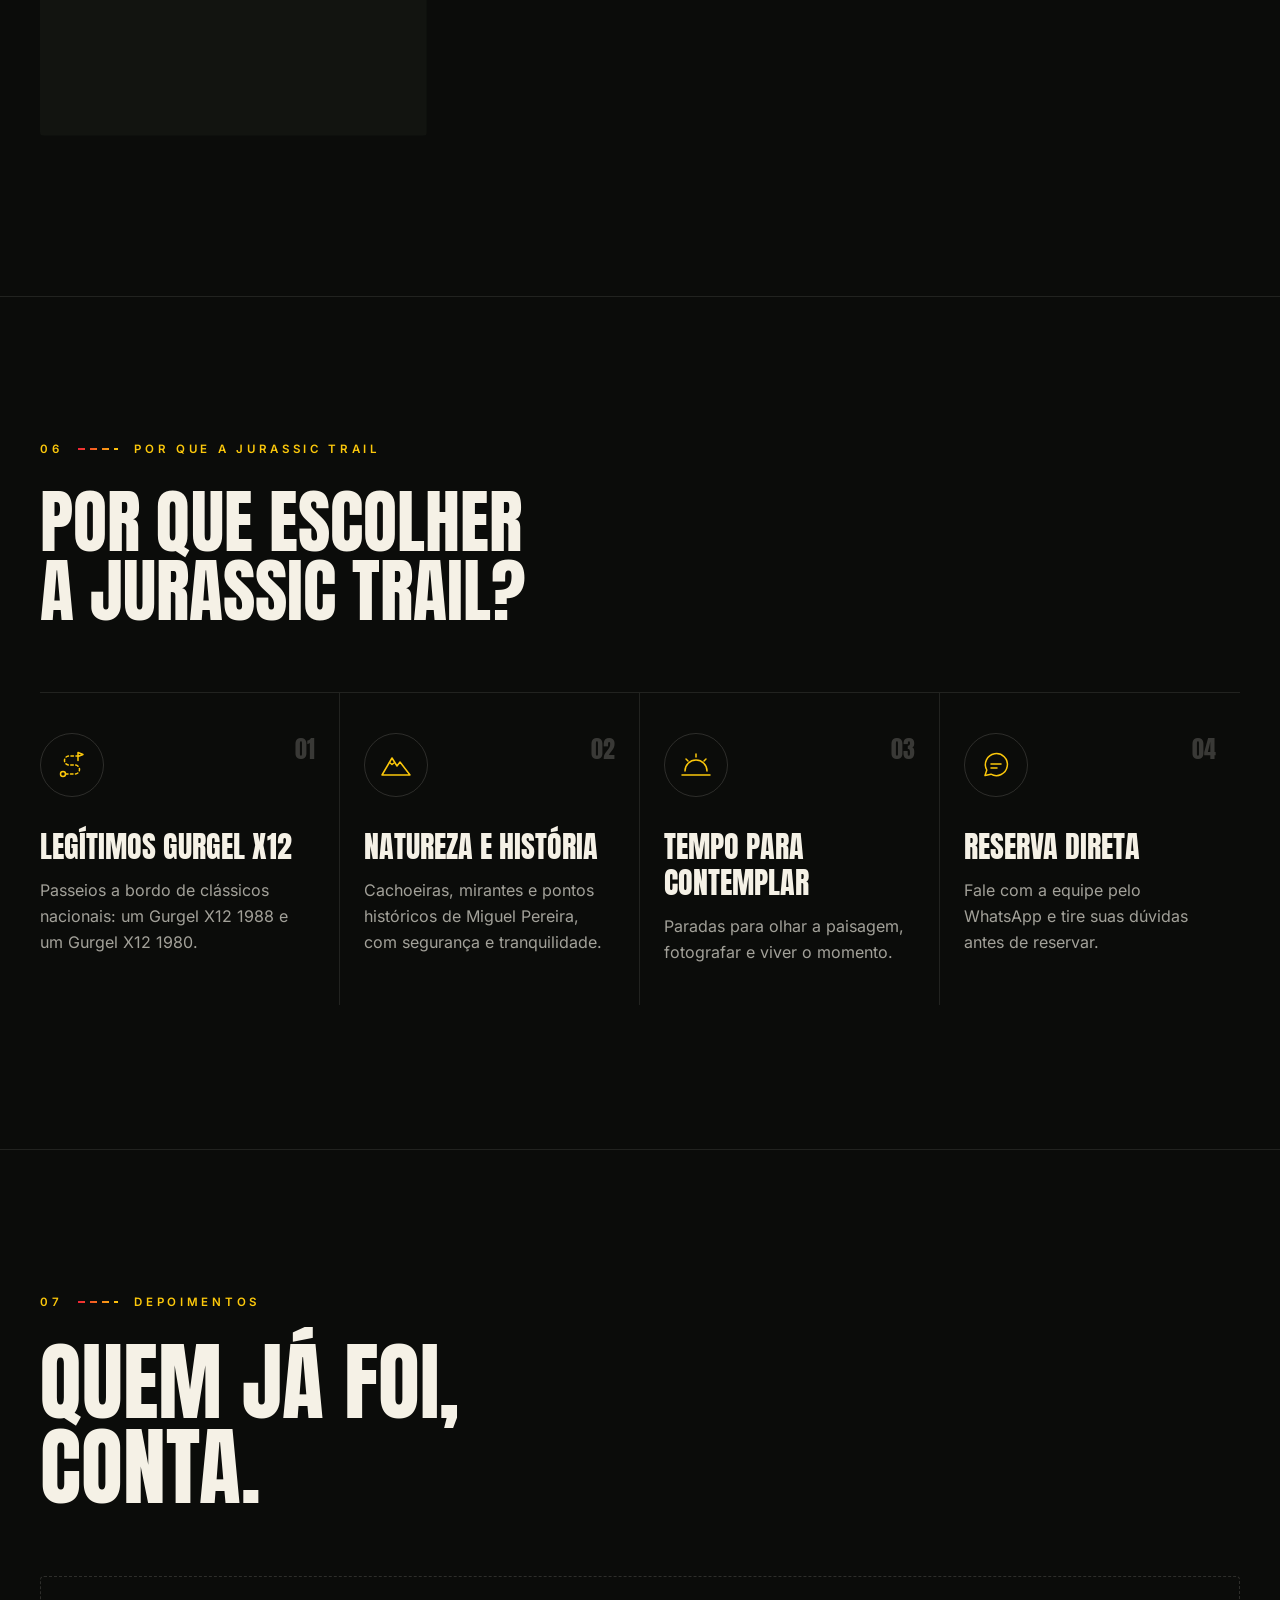
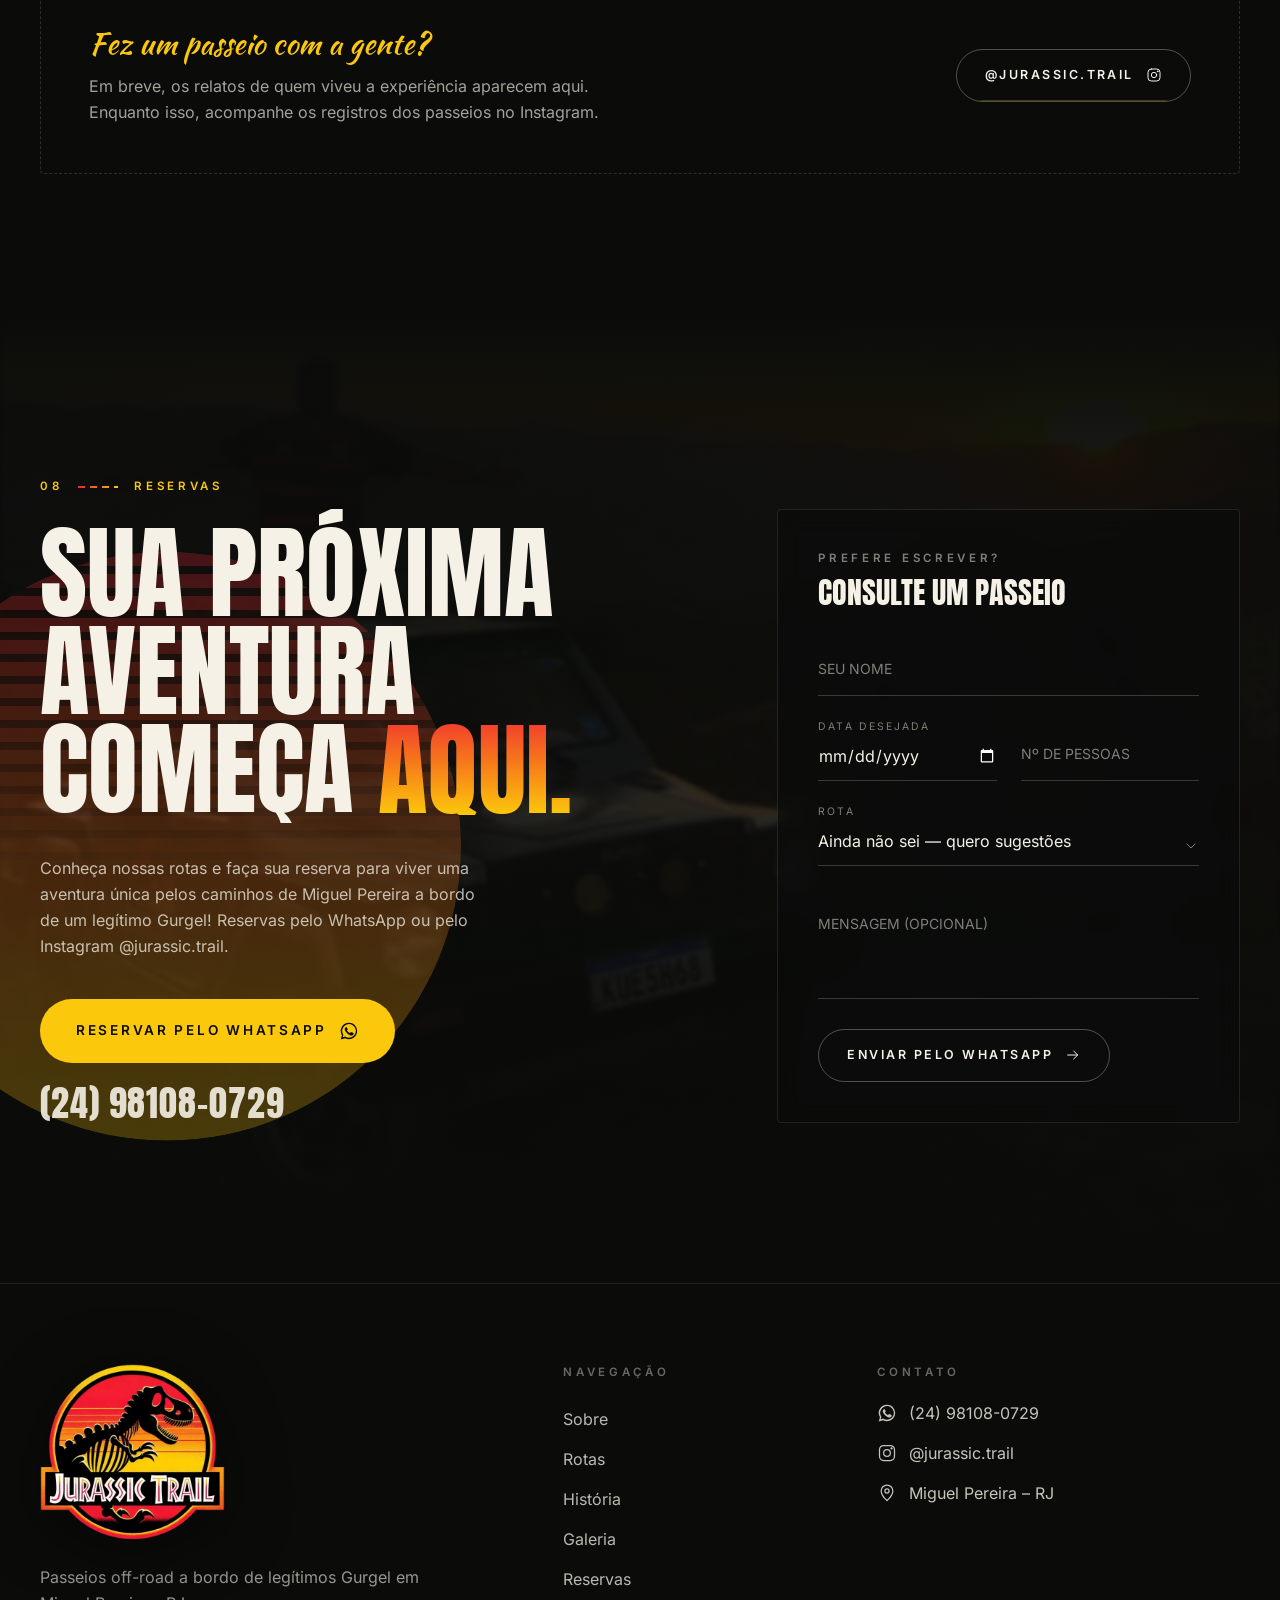
==== commit dbeb9c58: "Seção A Serra (computador): fotos ao lado dos textos de história Co-Authored-By: Claude Opus 5.5 <no" ====
--- a/index.html
+++ b/index.html
@@ -46,8 +46,8 @@
       "sameAs": ["https://www.instagram.com/jurassic.trail/"]
     }
     </script>
-    <script type="module" crossorigin src="./assets/index-7fabd0b4.js"></script>
-    <link rel="stylesheet" crossorigin href="./assets/index-9bb75299.css">
+    <script type="module" crossorigin src="./assets/index-9d4aaaa6.js"></script>
+    <link rel="stylesheet" crossorigin href="./assets/index-8b2f93ed.css">
     <link rel="stylesheet" href="./assets/privacy.css">
     <script defer src="./assets/privacy.js"></script>
   </head>
